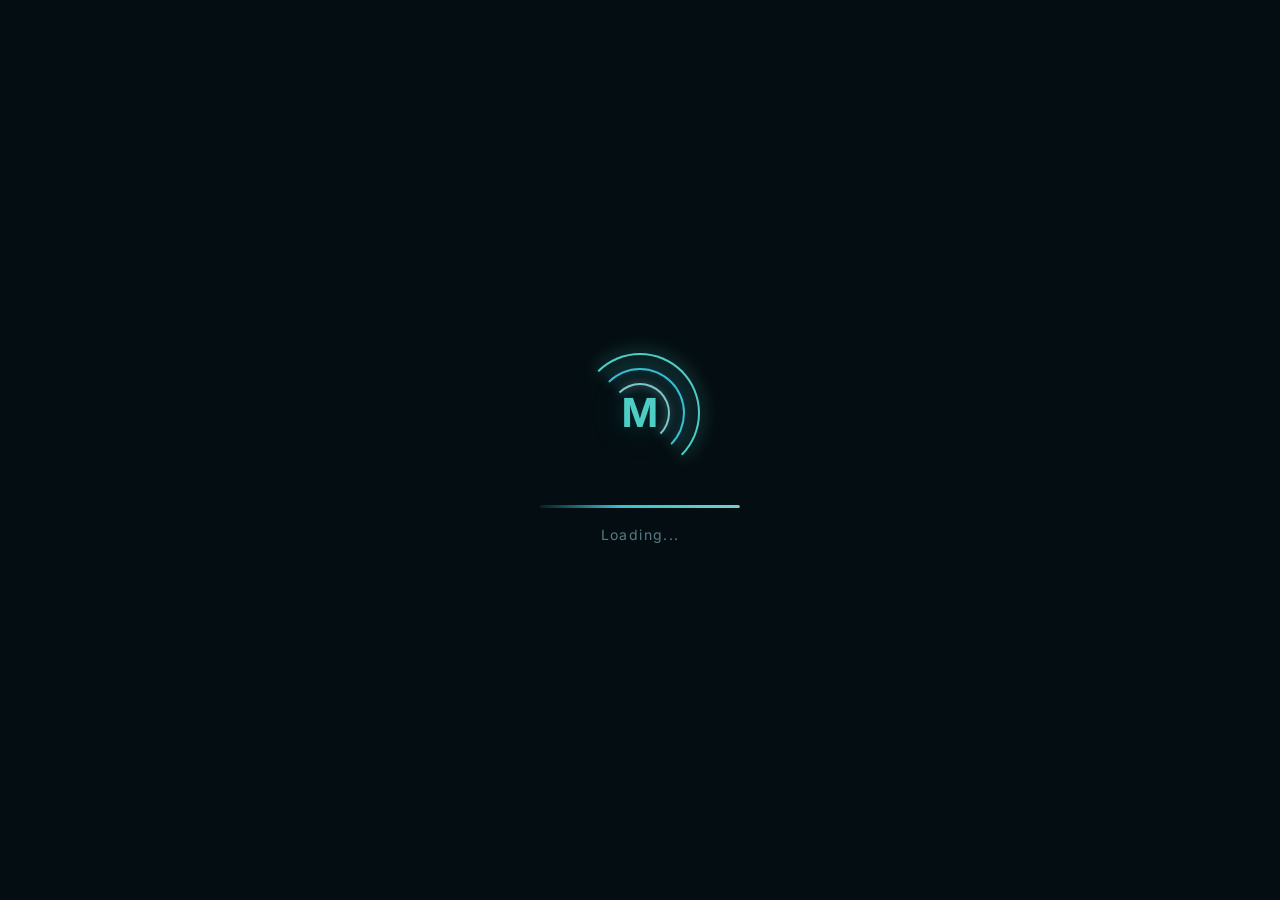
==== index.html @ 18ce89b3 "Rename osihao2.html to index.html" ====
<!DOCTYPE html>
<html lang="en">
<head>
    <meta charset="UTF-8">
    <meta name="viewport" content="width=device-width, initial-scale=1.0">
    <title>Md. Mursalin - Portfolio</title>
    <meta name="description" content="Hi, I'm Mursalin (osihao) — a backend developer from Bangladesh with experience in reverse engineering and game modding. This is my personal space.">

    <!-- Favicon -->
    <link rel="icon" type="image/svg+xml" href="data:image/svg+xml,<svg xmlns='http://www.w3.org/2000/svg' viewBox='0 0 64 64'><rect width='64' height='64' rx='14' fill='%23040e12'/><text x='50%25' y='54%25' dominant-baseline='middle' text-anchor='middle' font-family='Inter,sans-serif' font-size='36' font-weight='700' fill='%234ECDC4'>M</text></svg>">

    <!-- Open Graph -->
    <meta property="og:type" content="website">
    <meta property="og:title" content="Md. Mursalin - Portfolio">
    <meta property="og:description" content="Hi, I'm Md. Mursalin (osihao) — a backend developer from Bangladesh with experience in reverse engineering and game modding. This is my personal space.">
    <meta property="og:image" content="pfp.png">

    <!-- Twitter / Discord card -->
    <meta name="twitter:card" content="summary">
    <meta name="twitter:title" content="Md. Mursalin - Portfolio">
    <meta name="twitter:description" content="Hi, I'm Mursalin (osihao) — a backend developer from Bangladesh with experience in reverse engineering and game modding. This is my personal space.">
    <meta name="twitter:image" content="pfp.png">

    <link rel="preconnect" href="https://fonts.googleapis.com">
    <link rel="preconnect" href="https://fonts.gstatic.com" crossorigin>
    <link href="https://fonts.googleapis.com/css2?family=Inter:wght@300;400;500;600;700&display=swap" rel="stylesheet">
    <style>
* {
    margin: 0;
    padding: 0;
    box-sizing: border-box;
}

:root {
    --cyan: #4ECDC4;
    --cyan-deep: #2E9BA6;
    --cyan-light: #80C9CE;
    --cyan-soft: #C2E4E8;
    --aqua: #3ABFCF;
    --aqua-mid: #1F7A8C;
    --crystal: #9DCDD3;
    --lagoon: #0D4A52;
    --lagoon-deep: #081E22;
    --bg: #040e12;
    --bg-2: #07181e;
    --bg-card: rgba(60, 180, 190, 0.03);
    --text: #B8D4D8;
    --text-dim: rgba(140, 190, 200, 0.62);
    --text-muted: rgba(120, 170, 180, 0.55);
    --border: rgba(50, 155, 168, 0.16);
    --glow: rgba(50, 160, 175, 0.2);
    --glow-strong: rgba(60, 180, 195, 0.35);
}

body {
    font-family: 'Inter', -apple-system, BlinkMacSystemFont, sans-serif;
    background: radial-gradient(ellipse at 20% 20%, #001a22 0%, var(--bg) 60%),
                radial-gradient(ellipse at 80% 80%, #001520 0%, var(--bg) 60%);
    background-attachment: fixed;
    color: var(--text);
    min-height: 100vh;
    font-size: 14px;
    line-height: 1.6;
    overflow-x: hidden;
}

/* ===== AURORA BACKGROUND ===== */
.aurora-bg {
    position: fixed;
    top: 0; left: 0;
    width: 100%; height: 100%;
    pointer-events: none;
    z-index: 0;
    overflow: hidden;
}

.aurora-layer {
    position: absolute;
    border-radius: 50%;
    filter: blur(80px);
    opacity: 0.12;
    animation: aurora-drift linear infinite;
}

.aurora-layer:nth-child(1) {
    width: 600px; height: 400px;
    background: radial-gradient(ellipse, #1A5C6A, transparent);
    top: -100px; left: -100px;
    animation-duration: 22s;
    opacity: 0.07;
}

.aurora-layer:nth-child(2) {
    width: 500px; height: 350px;
    background: radial-gradient(ellipse, #164955, transparent);
    top: 30%; right: -150px;
    animation-duration: 28s;
    animation-direction: reverse;
    opacity: 0.05;
}

.aurora-layer:nth-child(3) {
    width: 700px; height: 300px;
    background: radial-gradient(ellipse, #1A6060, transparent);
    bottom: -50px; left: 20%;
    animation-duration: 25s;
    opacity: 0.04;
}

@keyframes aurora-drift {
    0%, 100% { transform: translate(0, 0) scale(1); }
    25% { transform: translate(40px, 30px) scale(1.05); }
    50% { transform: translate(20px, -20px) scale(0.95); }
    75% { transform: translate(-30px, 20px) scale(1.02); }
}

/* ===== LOADING SCREEN ===== */
.loading-screen {
    position: fixed;
    top: 0; left: 0;
    width: 100%; height: 100%;
    background: var(--bg);
    display: flex;
    align-items: center;
    justify-content: center;
    z-index: 10000;
    transition: opacity 0.8s ease, visibility 0.8s ease;
}

.loading-screen.hidden {
    opacity: 0;
    visibility: hidden;
}

.loader-content {
    text-align: center;
}

.loader-logo {
    position: relative;
    width: 120px;
    height: 120px;
    margin: 0 auto 2rem;
}

.loader-ring {
    position: absolute;
    border-radius: 50%;
    border: 2px solid transparent;
    top: 50%;
    left: 50%;
    transform: translate(-50%, -50%);
    animation: spin 1.5s linear infinite;
}

.loader-ring:nth-child(1) {
    width: 120px; height: 120px;
    border-top-color: var(--cyan);
    border-right-color: var(--cyan);
    animation-duration: 1.5s;
    filter: drop-shadow(0 0 8px var(--cyan));
}

.loader-ring:nth-child(2) {
    width: 90px; height: 90px;
    border-top-color: var(--aqua);
    border-right-color: var(--aqua);
    animation-duration: 2s;
    animation-direction: reverse;
    filter: drop-shadow(0 0 6px var(--aqua));
}

.loader-ring:nth-child(3) {
    width: 60px; height: 60px;
    border-top-color: var(--cyan-light);
    border-right-color: var(--cyan-light);
    animation-duration: 1.2s;
    filter: drop-shadow(0 0 5px var(--cyan-light));
}

@keyframes spin {
    0% { transform: translate(-50%, -50%) rotate(0deg); }
    100% { transform: translate(-50%, -50%) rotate(360deg); }
}

.loader-text {
    position: absolute;
    top: 50%;
    left: 50%;
    transform: translate(-50%, -50%);
    font-size: 2.5rem;
    font-weight: 700;
    color: var(--cyan);
    text-shadow: 0 0 20px var(--glow), 0 0 40px var(--glow);
    animation: crystal-pulse 2s ease-in-out infinite;
}

@keyframes crystal-pulse {
    0%, 100% { text-shadow: 0 0 16px rgba(60,175,185,0.4), 0 0 32px rgba(50,155,168,0.15); }
    50% { text-shadow: 0 0 22px rgba(60,175,185,0.55), 0 0 44px rgba(50,155,168,0.22); }
}

.loader-progress {
    width: 200px;
    height: 3px;
    background: rgba(50,150,165,0.12);
    border-radius: 2px;
    overflow: hidden;
    margin: 0 auto 1rem;
}

.loader-bar {
    height: 100%;
    background: linear-gradient(90deg, var(--lagoon-deep) 0%, var(--aqua) 40%, var(--cyan) 70%, var(--cyan-light) 100%);
    border-radius: 2px;
    animation: loading-bar 2s ease-in-out infinite;
    box-shadow: 0 0 10px var(--cyan);
}

@keyframes loading-bar {
    0% { width: 0%; }
    50% { width: 70%; }
    100% { width: 100%; }
}

.loader-message {
    color: var(--text-dim);
    font-size: 0.875rem;
    animation: pulse 1.5s ease-in-out infinite;
    letter-spacing: 0.1em;
}

@keyframes pulse {
    0%, 100% { opacity: 0.5; }
    50% { opacity: 1; }
}

/* ===== PARTICLES ===== */
#particle-container {
    position: fixed;
    top: 0; left: 0;
    width: 100%; height: 100%;
    pointer-events: none;
    z-index: 9999;
}

.particle {
    position: absolute;
    pointer-events: none;
    animation: particle-burst 1s ease-out forwards;
}

@keyframes particle-burst {
    0% { opacity: 1; transform: translate(0, 0) scale(1) rotate(0deg); }
    100% { opacity: 0; transform: translate(var(--tx), var(--ty)) scale(0.3) rotate(720deg); }
}

/* ===== FLOATING PARTICLES (background) ===== */
.float-particles {
    position: fixed;
    top: 0; left: 0;
    width: 100%; height: 100%;
    pointer-events: none;
    z-index: 1;
    overflow: hidden;
}

.float-dot {
    position: absolute;
    border-radius: 50%;
    animation: float-up linear infinite;
}

@keyframes float-up {
    0% { transform: translateY(100vh) rotate(0deg); opacity: 0; }
    10% { opacity: 1; }
    90% { opacity: 0.6; }
    100% { transform: translateY(-50px) rotate(360deg); opacity: 0; }
}

/* ===== MUSIC PLAYER ===== */
.floating-music-player {
    position: fixed;
    bottom: 2rem;
    right: 2rem;
    z-index: 1000;
    transition: opacity 0.4s ease, transform 0.5s cubic-bezier(0.34,1.56,0.64,1);
    will-change: transform, opacity;
}

.floating-music-player.hidden {
    opacity: 0;
    pointer-events: none;
    transform: translate3d(0, 18px, 0) scale(0.92);
}

.music-player-content {
    display: flex;
    align-items: center;
    gap: 0.65rem;
    padding: 0.75rem 1rem;
    background: linear-gradient(135deg, rgba(0,229,255,0.08) 0%, rgba(0,188,212,0.06) 100%);
    border: 1.5px solid rgba(50, 155, 168, 0.28);
    border-radius: 50px;
    backdrop-filter: blur(24px);
    -webkit-backdrop-filter: blur(24px);
    box-shadow: 0 8px 28px rgba(30,120,138,0.2), inset 0 1px 0 rgba(80,180,190,0.07);
    transition: border-color 0.35s ease, box-shadow 0.35s ease;
    transform: translateZ(0);
}

.music-player-content:hover {
    border-color: rgba(50, 155, 168, 0.42);
    box-shadow: 0 10px 30px rgba(40,140,155,0.2), inset 0 1px 0 rgba(80,180,190,0.09);
}

.floating-music-player.compact .music-player-content {
    padding: 0.55rem 0.7rem;
    gap: 0.3rem;
}

.floating-music-player.compact .music-text-container {
    display: none;
}

.music-text-container {
    display: flex;
    align-items: center;
    gap: 0.65rem;
    min-width: 0;
    flex: 1;
    transition: all 0.5s ease;
    overflow: hidden;
}

.music-text {
    font-size: 0.85rem;
    font-weight: 500;
    color: var(--cyan-light);
    white-space: nowrap;
    letter-spacing: 0.02em;
    animation: text-shimmer 3s ease-in-out infinite;
}

@keyframes text-shimmer {
    0%, 100% { color: var(--cyan-light); }
    50% { color: var(--cyan); text-shadow: 0 0 8px var(--cyan); }
}

/* ===== MUSIC DISC - FULLY ENHANCED ===== */
.music-disc-wrapper {
    position: relative;
    width: 32px;
    height: 32px;
    flex-shrink: 0;
}

.disc-outer-ring {
    position: absolute;
    inset: -4px;
    border-radius: 50%;
    border: 1.5px solid transparent;
    background: linear-gradient(var(--bg), var(--bg)) padding-box,
                conic-gradient(from 0deg, var(--cyan), var(--aqua), var(--cyan-light), var(--cyan)) border-box;
    opacity: 0;
    transition: opacity 0.5s ease;
}

.floating-music-player.playing .disc-outer-ring {
    opacity: 1;
    animation: disc-ring-spin 3s linear infinite;
}

@keyframes disc-ring-spin {
    from { transform: rotate(0deg); }
    to { transform: rotate(360deg); }
}

.music-disc-svg {
    width: 32px;
    height: 32px;
    position: relative;
    z-index: 1;
    transform-origin: center center;
    will-change: transform;
}

.floating-music-player.playing .music-disc-svg {
    animation: disc-spin-smooth 6s linear infinite;
    filter: drop-shadow(0 0 4px rgba(60,180,190,0.5));
}

@keyframes disc-spin-smooth {
    0%   { transform: rotate(0deg); }
    100% { transform: rotate(360deg); }
}

.disc-groove {
    stroke: var(--cyan-deep);
    opacity: 0.5;
    transition: all 0.4s ease;
}

.disc-label {
    fill: rgba(0, 80, 100, 0.8);
    transition: all 0.4s ease;
}

.disc-highlight {
    fill: rgba(0, 255, 255, 0.15);
    transition: all 0.4s ease;
}

.disc-center {
    fill: var(--cyan);
    transition: all 0.4s ease;
}

.floating-music-player.playing .disc-groove {
    stroke: var(--aqua);
    opacity: 0.8;
}

.floating-music-player.playing .disc-label {
    fill: rgba(0, 60, 80, 0.9);
}

.floating-music-player.playing .disc-center {
    fill: white;
    filter: drop-shadow(0 0 3px var(--cyan));
}

/* Track info stacked below disc title */
.music-track-info {
    display: flex;
    flex-direction: column;
    gap: 0.1rem;
    min-width: 0;
    flex: 1;
}

.music-artist {
    font-size: 0.7rem;
    color: var(--text-muted);
    white-space: nowrap;
    overflow: hidden;
    text-overflow: ellipsis;
    max-width: 140px;
    opacity: 0;
    transform: translateY(-3px);
    transition: opacity 0.4s ease, transform 0.4s ease;
}

.floating-music-player.playing .music-artist {
    opacity: 0.8;
    transform: translateY(0);
}

/* Controls row (prev / play / next) */
.music-controls {
    display: flex;
    align-items: center;
    gap: 0.42rem;
    flex-shrink: 0;
}

/* Skip buttons */
.music-skip-btn {
    width: 30px;
    height: 30px;
    border-radius: 50%;
    background: rgba(50,155,168,0.1);
    border: 1px solid rgba(50,155,168,0.18);
    color: var(--cyan-light);
    cursor: pointer;
    display: flex;
    align-items: center;
    justify-content: center;
    flex-shrink: 0;
    transition: background 0.22s ease, border-color 0.22s ease,
                transform 0.22s cubic-bezier(0.34,1.56,0.64,1),
                box-shadow 0.22s ease, opacity 0.22s ease;
    opacity: 0.7;
    touch-action: manipulation;
    -webkit-tap-highlight-color: transparent;
    will-change: transform;
}

.music-skip-btn:hover {
    background: rgba(50,155,168,0.2);
    border-color: rgba(50,155,168,0.38);
    transform: scale(1.15);
    box-shadow: 0 3px 10px rgba(40,140,155,0.2);
    opacity: 1;
}

.music-skip-btn:active { transform: scale(0.88) !important; transition-duration: 0.1s; }

/* Playlist button */
.music-playlist-btn {
    width: 30px;
    height: 30px;
    border-radius: 50%;
    background: rgba(50,155,168,0.1);
    border: 1px solid rgba(50,155,168,0.18);
    color: var(--cyan-light);
    cursor: pointer;
    display: flex;
    align-items: center;
    justify-content: center;
    flex-shrink: 0;
    transition: background 0.22s ease, border-color 0.22s ease,
                transform 0.22s cubic-bezier(0.34,1.56,0.64,1),
                box-shadow 0.22s ease, opacity 0.22s ease;
    opacity: 0.7;
    touch-action: manipulation;
    -webkit-tap-highlight-color: transparent;
    will-change: transform;
}

.music-playlist-btn:hover {
    background: rgba(50,155,168,0.2);
    border-color: rgba(50,155,168,0.38);
    transform: scale(1.13);
    box-shadow: 0 3px 10px rgba(40,140,155,0.2);
    opacity: 1;
}

.music-playlist-btn.active {
    background: rgba(50,155,168,0.24);
    border-color: rgba(50,155,168,0.48);
    transform: scale(1);
    opacity: 1;
}

/* Playlist panel — slides up */
.music-playlist-panel {
    position: absolute;
    bottom: calc(100% + 12px);
    right: 0;
    width: 285px;
    max-height: 0;
    overflow: hidden;
    background: rgba(4,14,22,0.97);
    border: 1px solid rgba(50,155,168,0.22);
    border-radius: 18px;
    backdrop-filter: blur(24px);
    -webkit-backdrop-filter: blur(24px);
    box-shadow: 0 -4px 28px rgba(30,115,132,0.18), 0 8px 24px rgba(0,0,0,0.45);
    transition: max-height 0.42s cubic-bezier(0.4,0,0.2,1),
                opacity 0.28s ease,
                transform 0.35s cubic-bezier(0.4,0,0.2,1);
    opacity: 0;
    transform: translate3d(0, 12px, 0) scale(0.97);
    pointer-events: none;
    z-index: 1001;
    will-change: transform, opacity;
}

.music-playlist-panel.open {
    max-height: 340px;
    opacity: 1;
    transform: translate3d(0, 0, 0) scale(1);
    pointer-events: all;
}

.playlist-header {
    display: flex;
    justify-content: space-between;
    align-items: center;
    padding: 0.85rem 1.1rem 0.55rem;
    border-bottom: 1px solid rgba(50,155,168,0.12);
}

.playlist-header-title {
    font-size: 0.74rem;
    font-weight: 600;
    color: var(--cyan-light);
    letter-spacing: 0.08em;
    text-transform: uppercase;
    opacity: 0.9;
}

.playlist-close-btn {
    background: none;
    border: none;
    color: rgba(140,190,200,0.5);
    cursor: pointer;
    width: 22px;
    height: 22px;
    border-radius: 50%;
    display: flex;
    align-items: center;
    justify-content: center;
    font-size: 0.78rem;
    transition: color 0.2s ease, background 0.2s ease;
}

.playlist-close-btn:hover {
    color: var(--cyan-light);
    background: rgba(50,155,168,0.15);
}

.playlist-items {
    overflow-y: auto;
    max-height: 264px;
    padding: 0.45rem 0.5rem 0.55rem;
    scrollbar-width: thin;
    scrollbar-color: rgba(50,148,160,0.2) transparent;
}

.playlist-item {
    display: flex;
    align-items: center;
    gap: 0.6rem;
    padding: 0.52rem 0.65rem;
    border-radius: 11px;
    cursor: pointer;
    border: 1px solid transparent;
    transition: background 0.22s ease, transform 0.2s ease, border-color 0.22s ease;
}

.playlist-item:hover {
    background: rgba(50,155,168,0.08);
    transform: translateX(3px);
}

.playlist-item.active {
    background: rgba(50,155,168,0.11);
    border-color: rgba(50,155,168,0.22);
}

.playlist-num {
    font-size: 0.69rem;
    color: rgba(120,180,190,0.45);
    width: 14px;
    text-align: center;
    flex-shrink: 0;
}

.playlist-item.active .playlist-num { display: none; }

.playlist-playing-icon {
    display: none;
    width: 14px;
    flex-shrink: 0;
    align-items: center;
    justify-content: center;
}

.playlist-item.active .playlist-playing-icon { display: flex; }

.playlist-item.active .playlist-playing-icon svg {
    color: var(--cyan);
    animation: playlist-pulse 1.5s ease-in-out infinite;
}

@keyframes playlist-pulse {
    0%, 100% { opacity: 1; transform: scale(1); }
    50% { opacity: 0.55; transform: scale(0.82); }
}

.playlist-track-info { flex: 1; min-width: 0; }

.playlist-title {
    font-size: 0.79rem;
    font-weight: 500;
    color: var(--text);
    white-space: nowrap;
    overflow: hidden;
    text-overflow: ellipsis;
    transition: color 0.2s ease;
}

.playlist-item.active .playlist-title { color: var(--cyan-light); }
.playlist-item:hover .playlist-title { color: var(--cyan-soft); }

.playlist-artist-label {
    font-size: 0.67rem;
    color: var(--text-muted);
    white-space: nowrap;
    overflow: hidden;
    text-overflow: ellipsis;
    opacity: 0.7;
}

/* Compact mode */
.floating-music-player.compact .music-controls { gap: 0.28rem; }
.floating-music-player.compact .music-skip-btn,
.floating-music-player.compact .music-playlist-btn { width: 26px; height: 26px; }

/* Music control button */
.music-control-btn {
    width: 46px;
    height: 46px;
    border-radius: 50%;
    background: linear-gradient(135deg, var(--aqua-mid) 0%, var(--lagoon) 100%);
    border: none;
    color: white;
    cursor: pointer;
    display: flex;
    align-items: center;
    justify-content: center;
    box-shadow: 0 4px 16px rgba(30,120,138,0.35);
    transition: all 0.4s cubic-bezier(0.34, 1.56, 0.64, 1);
    flex-shrink: 0;
    position: relative;
    overflow: hidden;
    will-change: transform, box-shadow;
}

.music-control-btn::before {
    content: '';
    position: absolute;
    inset: 0;
    background: radial-gradient(circle at 35% 35%, rgba(255,255,255,0.25) 0%, transparent 65%);
    border-radius: 50%;
}

.music-control-btn::after {
    content: '';
    position: absolute;
    inset: -2px;
    border-radius: 50%;
    background: conic-gradient(from 0deg, var(--cyan), var(--aqua), var(--cyan-light), var(--cyan));
    z-index: -1;
    opacity: 0;
    transition: opacity 0.4s ease;
    animation: btn-ring-spin 2s linear infinite;
}

.floating-music-player.playing .music-control-btn::after {
    opacity: 1;
}

@keyframes btn-ring-spin {
    from { transform: rotate(0deg); }
    to { transform: rotate(360deg); }
}

.music-control-btn:hover {
    transform: scale(1.1) rotate(4deg);
    box-shadow: 0 6px 22px rgba(30,120,138,0.5);
}

.music-control-btn:active {
    transform: scale(0.95);
}

.icon-container {
    position: relative;
    width: 20px;
    height: 20px;
    display: flex;
    align-items: center;
    justify-content: center;
}

.icon-container svg {
    position: absolute;
    transition: all 0.4s cubic-bezier(0.34, 1.56, 0.64, 1);
    will-change: transform, opacity;
}

.play-icon { opacity: 1; transform: scale(1) rotate(0deg); }
.pause-icon { opacity: 0; transform: scale(0.5) rotate(90deg); }
.play-icon.hidden { opacity: 0; transform: scale(0.5) rotate(-90deg); }
.pause-icon.hidden { opacity: 0; transform: scale(0.5) rotate(90deg); }
.pause-icon:not(.hidden) { opacity: 1; transform: scale(1) rotate(0deg); }

/* ===== PROFILE RINGS - INTERACTIVE & STUNNING ===== */
.pfp-container {
    position: relative;
    width: 150px;
    height: 150px;
    margin: 0 auto 3.5rem;
    cursor: pointer;
}

.profile-picture {
    position: absolute;
    top: 50%;
    left: 50%;
    transform: translate(-50%, -50%);
    width: 150px;
    height: 150px;
    border-radius: 50%;
    overflow: hidden;
    box-shadow: 0 0 16px rgba(50,155,168,0.2);
    transition: box-shadow 0.6s ease, transform 0.4s ease;
    z-index: 5;
}

.profile-picture img {
    width: 100%;
    height: 100%;
    object-fit: cover;
    transition: transform 0.6s ease;
}

.pfp-container:hover .profile-picture img {
    transform: scale(1.04);
}

/* ===== PROFILE GLITCH SWAP ===== */
@keyframes img-glitch {
    0%   { transform: scale(1.04) translate(0,0);    filter: none;                                         opacity: 1;  }
    6%   { transform: scale(1.04) translate(-4px,2px) skewX(3deg);  filter: hue-rotate(180deg) saturate(4); opacity: 0.85; }
    12%  { transform: scale(1.04) translate(4px,-2px) skewX(-3deg); filter: hue-rotate(-90deg) brightness(1.6); opacity: 0.9; }
    18%  { transform: scale(1.04) translate(-3px,0);               filter: hue-rotate(90deg) saturate(3);   opacity: 0.8; }
    24%  { transform: scale(1.04) translate(5px,3px)  skewX(4deg);  filter: hue-rotate(-180deg) saturate(5) brightness(0.6); opacity: 0.6; }
    32%  { transform: scale(1.04) translate(-5px,-3px) skewX(-2deg); filter: hue-rotate(270deg) saturate(3); opacity: 0.7; }
    40%  { transform: scale(1.04) translate(3px,1px);               filter: brightness(2) saturate(0);        opacity: 0.5; }
    48%  { transform: scale(1.04) translate(0,0);                   filter: brightness(0);                    opacity: 0;  }
    /* ── image src swaps here at 50% ── */
    52%  { transform: scale(1.04) translate(0,0);                   filter: brightness(0);                    opacity: 0;  }
    60%  { transform: scale(1.04) translate(-4px,3px) skewX(-3deg); filter: hue-rotate(90deg) saturate(4);   opacity: 0.5; }
    68%  { transform: scale(1.04) translate(4px,-2px) skewX(2deg);  filter: hue-rotate(-90deg) brightness(1.5); opacity: 0.7; }
    76%  { transform: scale(1.04) translate(-3px,0)  skewX(-1deg);  filter: hue-rotate(180deg) saturate(2);  opacity: 0.85; }
    84%  { transform: scale(1.04) translate(2px,1px);               filter: hue-rotate(-45deg) saturate(1.5); opacity: 0.9; }
    92%  { transform: scale(1.04) translate(-1px,0);                filter: hue-rotate(20deg);                 opacity: 0.95; }
    100% { transform: scale(1.04) translate(0,0);                   filter: none;                             opacity: 1;  }
}

.profile-picture img.glitch-anim {
    animation: img-glitch 0.85s ease-in-out forwards !important;
}

/* Orbit rings */
.orbit-ring {
    position: absolute;
    border-radius: 50%;
    top: 50%;
    left: 50%;
    transform: translate(-50%, -50%);
    transition: border-color 0.6s ease, filter 0.6s ease;
    pointer-events: none;
    /* Paused by default — only spin on hover or music playing */
    animation-play-state: paused;
}

/* Ring 1 - inner dashed */
.ring-1 {
    width: 164px;
    height: 164px;
    border: 1.5px dashed rgba(50, 155, 165, 0.35);
    animation: ring-rotate-cw 22s linear infinite;
    animation-play-state: paused;
}

/* Ring 3 - outer glow ring */
.ring-3 {
    width: 200px;
    height: 200px;
    border: 1px solid rgba(40, 140, 155, 0.18);
    animation: ring-rotate-cw 45s linear infinite;
    animation-play-state: paused;
}

/* Ring 4 - outermost subtle pulse only (no spin) */
.ring-4 {
    width: 218px;
    height: 218px;
    border: 1px solid rgba(40, 130, 145, 0.08);
    animation: ring-pulse 6s ease-in-out infinite;
    animation-play-state: running;
}

/* Orbiting dots on rings */
.orbit-dot {
    position: absolute;
    border-radius: 50%;
    top: 50%;
    left: 50%;
    pointer-events: none;
    z-index: 3;
}

.orbit-dot-1 {
    width: 6px; height: 6px;
    background: var(--cyan);
    box-shadow: 0 0 8px rgba(60,175,185,0.7);
    margin-top: -3px;
    margin-left: -82px;
    animation: orbit-dot-cw 22s linear infinite;
    animation-play-state: paused;
    transform-origin: 82px 3px;
    opacity: 0;
    transition: opacity 0.5s ease;
}

.orbit-dot-2 {
    width: 4px; height: 4px;
    background: var(--cyan-light);
    box-shadow: 0 0 6px rgba(100,190,200,0.6);
    margin-top: -2px;
    margin-left: -82px;
    animation: orbit-dot-cw 22s linear infinite;
    animation-delay: -11s;
    animation-play-state: paused;
    transform-origin: 82px 2px;
    opacity: 0;
    transition: opacity 0.5s ease;
}

.orbit-dot-3 {
    width: 5px; height: 5px;
    background: var(--aqua);
    box-shadow: 0 0 7px rgba(50,160,175,0.6);
    margin-top: -2.5px;
    margin-left: -90px;
    animation: orbit-dot-ccw 32s linear infinite;
    animation-play-state: paused;
    transform-origin: 90px 2.5px;
    opacity: 0;
    transition: opacity 0.5s ease;
}

.orbit-dot-4 {
    width: 3px; height: 3px;
    background: rgba(180,220,225,0.9);
    box-shadow: 0 0 5px rgba(80,180,190,0.5);
    margin-top: -1.5px;
    margin-left: -90px;
    animation: orbit-dot-ccw 32s linear infinite;
    animation-delay: -16s;
    animation-play-state: paused;
    transform-origin: 90px 1.5px;
    opacity: 0;
    transition: opacity 0.5s ease;
}

@keyframes ring-rotate-cw {
    from { transform: translate(-50%, -50%) rotate(0deg); }
    to { transform: translate(-50%, -50%) rotate(360deg); }
}

@keyframes ring-rotate-ccw {
    from { transform: translate(-50%, -50%) rotate(360deg); }
    to { transform: translate(-50%, -50%) rotate(0deg); }
}

@keyframes ring-pulse {
    0%, 100% { 
        transform: translate(-50%, -50%) scale(1); 
        border-color: rgba(40,130,145,0.08); 
        box-shadow: none;
    }
    50% { 
        transform: translate(-50%, -50%) scale(1.04); 
        border-color: rgba(50,148,160,0.18); 
        box-shadow: 0 0 18px rgba(50,148,160,0.04);
    }
}

@keyframes orbit-dot-cw {
    from { transform: rotate(0deg) translateX(82px); }
    to { transform: rotate(360deg) translateX(82px); }
}

@keyframes orbit-dot-ccw {
    from { transform: rotate(360deg) translateX(90px); }
    to { transform: rotate(0deg) translateX(90px); }
}

/* Interactive hover state for rings — START spinning */
.pfp-container:hover .ring-1 {
    border-color: rgba(50, 160, 170, 0.65);
    filter: drop-shadow(0 0 6px rgba(50,160,170,0.35));
    animation-play-state: running;
}

.pfp-container:hover .ring-3 {
    border-color: rgba(40, 140, 155, 0.35);
    animation-play-state: running;
}

.pfp-container:hover .ring-4 {
    border-color: rgba(40, 130, 145, 0.18);
    animation: ring-pulse-fast 3s ease-in-out infinite;
}

.pfp-container:hover .orbit-dot-1,
.pfp-container:hover .orbit-dot-2,
.pfp-container:hover .orbit-dot-3,
.pfp-container:hover .orbit-dot-4 {
    opacity: 1;
    animation-play-state: running;
}

.pfp-container:hover .profile-picture {
    box-shadow: 0 0 22px rgba(50,155,168,0.4), 0 0 40px rgba(40,140,155,0.15);
}

@keyframes ring-pulse-fast {
    0%, 100% { transform: translate(-50%, -50%) scale(1); border-color: rgba(40,130,145,0.18); }
    50% { transform: translate(-50%, -50%) scale(1.04); border-color: rgba(50,155,168,0.28); }
}

/* Music playing state — spin at medium speed */
body.music-playing .ring-1 {
    border-color: rgba(55, 165, 175, 0.7);
    filter: drop-shadow(0 0 8px rgba(55,165,175,0.45));
    animation-play-state: running;
    animation-duration: 14s;
}

body.music-playing .ring-3 {
    border-color: rgba(45, 148, 160, 0.35);
    animation-play-state: running;
    animation-duration: 32s;
}

body.music-playing .ring-4 {
    border-color: rgba(40, 135, 148, 0.14);
    animation: ring-music-pulse 3.5s ease-in-out infinite;
}

body.music-playing .orbit-dot-1,
body.music-playing .orbit-dot-2,
body.music-playing .orbit-dot-3,
body.music-playing .orbit-dot-4 {
    opacity: 1;
    animation-play-state: running;
}

body.music-playing .profile-picture {
    box-shadow: 
        0 0 20px rgba(50,155,168,0.5),
        0 0 45px rgba(40,140,155,0.2);
    animation: profile-glow-crystal 4s ease-in-out infinite;
}

@keyframes ring-music-pulse {
    0%, 100% { transform: translate(-50%, -50%) scale(1); border-color: rgba(40,135,148,0.14); }
    50% { transform: translate(-50%, -50%) scale(1.05); border-color: rgba(50,155,168,0.22); }
}

@keyframes profile-glow-crystal {
    0%, 100% { box-shadow: 0 0 20px rgba(50,155,168,0.5), 0 0 45px rgba(40,140,155,0.2); }
    50% { box-shadow: 0 0 28px rgba(55,165,178,0.6), 0 0 55px rgba(45,150,165,0.25); }
}

/* ===== PAGES ===== */
.page {
    display: none;
    min-height: 100vh;
    padding: 2rem 1rem;
    padding-bottom: 8rem;
    opacity: 0;
    transition: opacity 0.6s ease, transform 0.6s ease;
    position: relative;
    z-index: 2;
}

.page.active {
    display: flex;
    animation: pageSlideIn 0.6s cubic-bezier(0.22, 1, 0.36, 1) forwards;
}

.page.slide-out {
    animation: pageSlideOut 0.4s ease forwards;
}

@keyframes pageSlideIn {
    from { opacity: 0; transform: translateY(30px) scale(0.98); }
    to { opacity: 1; transform: translateY(0) scale(1); }
}

@keyframes pageSlideOut {
    from { opacity: 1; transform: translateY(0) scale(1); }
    to { opacity: 0; transform: translateY(-30px) scale(0.98); }
}

.container {
    max-width: 700px;
    margin: 0 auto;
    width: 100%;
    position: relative;
    z-index: 2;
}

/* ===== LANDING PAGE ===== */
.profile-section {
    text-align: center;
    margin-bottom: 2.5rem;
    display: flex;
    flex-direction: column;
    align-items: center;
    padding-top: 2.5rem;
}

/* ===== ANIMATED NAME ===== */
h1 {
    font-size: 2.25rem;
    font-weight: 700;
    margin-bottom: 0.5rem;
    color: var(--cyan-soft);
}

.animated-name {
    background: linear-gradient(90deg, #7ECECE, #A8D8DC, #6BBEC5, #8ECDD2, #A8D8DC, #7ECECE);
    background-size: 300% 100%;
    -webkit-background-clip: text;
    background-clip: text;
    -webkit-text-fill-color: transparent;
    animation: gradient-flow 6s ease-in-out infinite, titleFadeIn 0.8s ease-out;
    position: relative;
    display: inline-block;
}

.animated-name::after {
    content: 'Md. Mursalin (osihao)';
    position: absolute;
    left: 0; top: 0;
    background: inherit;
    background-clip: text;
    -webkit-background-clip: text;
    -webkit-text-fill-color: transparent;
    z-index: -1;
    filter: blur(16px);
    opacity: 0.4;
}

.animated-name:hover {
    animation: gradient-flow 2s ease-in-out infinite, titleFadeIn 0.8s ease-out;
    transform: scale(1.03);
}

@keyframes gradient-flow {
    0%, 100% { background-position: 0% 50%; }
    50% { background-position: 100% 50%; }
}

@keyframes titleFadeIn {
    from { opacity: 0; transform: translateY(-10px); }
    to { opacity: 1; transform: translateY(0); }
}

.bio {
    font-size: 0.95rem;
    color: var(--text-dim);
    max-width: 420px;
    margin: 1rem auto 0;
    font-weight: 300;
    animation: bioFadeIn 1s ease-out 0.2s both;
}

@keyframes bioFadeIn {
    from { opacity: 0; transform: translateY(10px); }
    to { opacity: 1; transform: translateY(0); }
}

/* ===== QUOTE BLOCK ===== */
.quote-block {
    background: linear-gradient(135deg, rgba(0,229,255,0.06) 0%, rgba(0,188,212,0.03) 100%);
    border-left: 2px solid var(--cyan-deep);
    padding: 0.875rem 1.25rem;
    border-radius: 6px;
    margin: 1rem 0;
    max-width: 440px;
    transition: all 0.4s ease;
    position: relative;
    overflow: hidden;
}

.quote-block::before {
    content: '';
    position: absolute;
    top: 0; left: 0;
    width: 2px;
    height: 100%;
    background: linear-gradient(to bottom, var(--cyan), var(--cyan-light), var(--aqua));
}

.quote-block:hover {
    background: linear-gradient(135deg, rgba(0,229,255,0.1) 0%, rgba(0,188,212,0.06) 100%);
    transform: translateX(6px);
    box-shadow: 0 4px 20px rgba(0,229,255,0.1);
}

.quote-text {
    font-size: 0.875rem;
    font-style: italic;
    color: var(--text-dim);
    line-height: 1.6;
}

/* ===== NAV SECTION ===== */
.nav-section {
    display: flex;
    gap: 1rem;
    justify-content: center;
    flex-wrap: wrap;
    margin-top: 2.5rem;
}

.nav-link {
    display: inline-flex;
    align-items: center;
    gap: 0.75rem;
    padding: 0.875rem 1.5rem;
    background: rgba(0, 229, 255, 0.04);
    border: 1px solid var(--border);
    border-radius: 25px;
    color: var(--text);
    font-size: 0.95rem;
    font-weight: 500;
    cursor: pointer;
    transition: all 0.4s cubic-bezier(0.34, 1.56, 0.64, 1);
    backdrop-filter: blur(12px);
    position: relative;
    overflow: hidden;
}

.nav-link::before {
    content: '';
    position: absolute;
    top: 50%; left: 50%;
    width: 0; height: 0;
    border-radius: 50%;
    background: rgba(0, 229, 255, 0.12);
    transform: translate(-50%, -50%);
    transition: width 0.6s ease, height 0.6s ease;
}

.nav-link:hover::before { width: 300px; height: 300px; }

.nav-link::after {
    content: '';
    position: absolute;
    inset: -1px;
    border-radius: 25px;
    background: linear-gradient(135deg, rgba(50,160,175,0.25), rgba(80,190,200,0.08), rgba(40,148,162,0.25));
    z-index: -1;
    opacity: 0;
    transition: opacity 0.4s ease;
}

.nav-link:hover::after { opacity: 1; }

.nav-link:hover {
    background: rgba(50, 155, 168, 0.08);
    border-color: rgba(50, 155, 168, 0.35);
    transform: translateY(-4px) scale(1.03);
    box-shadow: 0 8px 24px rgba(40,140,155,0.18);
    color: var(--cyan-soft);
}

.nav-link:active { transform: translateY(-2px) scale(1.01); }

.nav-link svg {
    stroke: var(--cyan-deep);
    position: relative;
    z-index: 1;
    transition: all 0.3s ease;
}

.nav-link:hover svg {
    stroke: var(--cyan);
    transform: scale(1.15) rotate(5deg);
    filter: drop-shadow(0 0 4px var(--cyan));
}

.nav-link span { position: relative; z-index: 1; }

/* ===== PAGE HEADER ===== */
.page-header {
    display: flex;
    align-items: center;
    gap: 1rem;
    margin-bottom: 2.5rem;
    animation: headerSlideIn 0.6s ease-out;
}

@keyframes headerSlideIn {
    from { opacity: 0; transform: translateX(-20px); }
    to { opacity: 1; transform: translateX(0); }
}

.back-btn {
    display: inline-flex;
    align-items: center;
    gap: 0.5rem;
    padding: 0.75rem 1.25rem;
    background: rgba(0, 229, 255, 0.04);
    border: 1px solid var(--border);
    border-radius: 25px;
    color: var(--text);
    font-size: 0.9rem;
    cursor: pointer;
    transition: all 0.3s cubic-bezier(0.34, 1.56, 0.64, 1);
    backdrop-filter: blur(10px);
}

.back-btn:hover {
    background: rgba(0, 229, 255, 0.08);
    border-color: rgba(0, 229, 255, 0.35);
    transform: translateX(-6px);
    box-shadow: 0 4px 15px rgba(0,229,255,0.15);
    color: var(--cyan-soft);
}

.back-btn svg { stroke: var(--cyan-deep); transition: stroke 0.3s ease; }
.back-btn:hover svg { stroke: var(--cyan); }

h2 {
    font-size: 1.75rem;
    font-weight: 600;
    background: linear-gradient(90deg, var(--cyan-soft), var(--cyan-light));
    -webkit-background-clip: text;
    background-clip: text;
    -webkit-text-fill-color: transparent;
}

/* ===== CONTENT GRID ===== */
.content-grid {
    display: grid;
    grid-template-columns: repeat(auto-fill, minmax(280px, 1fr));
    gap: 1.5rem;
    animation: gridFadeIn 0.8s ease-out 0.2s both;
}

@keyframes gridFadeIn {
    from { opacity: 0; transform: translateY(20px); }
    to { opacity: 1; transform: translateY(0); }
}

/* ===== CARDS ===== */
.card {
    background: rgba(0, 229, 255, 0.025);
    border: 1px solid var(--border);
    border-radius: 18px;
    padding: 1.75rem;
    transition: all 0.45s cubic-bezier(0.34, 1.56, 0.64, 1);
    backdrop-filter: blur(12px);
    cursor: pointer;
    position: relative;
    overflow: hidden;
}

.card::before {
    content: '';
    position: absolute;
    top: 0; left: 0; right: 0;
    height: 1px;
    background: linear-gradient(90deg, transparent, rgba(50,158,172,0.22), transparent);
    transition: opacity 0.4s ease;
    opacity: 0;
}

.card:hover::before { opacity: 1; }

.card::after {
    content: '';
    position: absolute;
    inset: 0;
    border-radius: 18px;
    background: linear-gradient(135deg, rgba(0,229,255,0.04) 0%, transparent 60%);
    opacity: 0;
    transition: opacity 0.4s ease;
    pointer-events: none;
}

.card:hover::after { opacity: 1; }

.card:hover {
    background: rgba(50, 155, 168, 0.05);
    border-color: rgba(50, 155, 168, 0.28);
    transform: translateY(-7px) scale(1.015);
    box-shadow: 
        0 12px 35px rgba(40,140,155,0.14),
        inset 0 1px 0 rgba(80,180,190,0.06);
}

.card-header {
    display: flex;
    justify-content: space-between;
    align-items: flex-start;
    margin-bottom: 1rem;
}

.card-icon {
    font-size: 2.5rem;
    filter: drop-shadow(0 0 6px rgba(50,160,175,0.2));
    transition: transform 0.3s ease, filter 0.3s ease;
}

.card:hover .card-icon {
    transform: scale(1.1) rotate(-4deg);
    filter: drop-shadow(0 0 9px rgba(50,160,175,0.38));
}

.card-badge {
    font-size: 0.75rem;
    padding: 0.35rem 0.75rem;
    background: linear-gradient(135deg, rgba(50,155,168,0.1) 0%, rgba(40,140,155,0.07) 100%);
    border: 1px solid rgba(50, 155, 168, 0.2);
    border-radius: 12px;
    color: var(--cyan-light);
    font-weight: 500;
    transition: all 0.3s ease;
}

.card:hover .card-badge {
    background: linear-gradient(135deg, rgba(50,155,168,0.16) 0%, rgba(40,140,155,0.1) 100%);
    border-color: rgba(50, 155, 168, 0.32);
    box-shadow: 0 0 8px rgba(45,145,160,0.1);
}

.card h3 {
    font-size: 1.2rem;
    font-weight: 600;
    color: var(--text);
    margin-bottom: 0.75rem;
    transition: color 0.3s ease;
}

.card:hover h3 { color: var(--cyan-soft); }

.card-description {
    font-size: 0.9rem;
    color: var(--text-dim);
    line-height: 1.6;
    margin-bottom: 1rem;
}

.game-profile-info {
    display: flex;
    flex-direction: column;
    gap: 0.75rem;
    margin: 1rem 0;
    padding: 1rem;
    background: rgba(0, 229, 255, 0.04);
    border-radius: 10px;
    border: 1px solid rgba(0, 229, 255, 0.1);
    transition: all 0.3s ease;
}

.card:hover .game-profile-info {
    background: rgba(0, 229, 255, 0.07);
    border-color: rgba(0, 229, 255, 0.18);
}

.profile-item {
    display: flex;
    align-items: center;
    gap: 0.5rem;
    font-size: 0.85rem;
}

.profile-item svg { stroke: var(--cyan-deep); flex-shrink: 0; }
.profile-label { font-weight: 500; color: var(--cyan-light); }
.profile-value { color: var(--text); font-weight: 400; }

.game-link {
    color: var(--cyan-light);
    text-decoration: none;
    display: inline-flex;
    align-items: center;
    gap: 0.35rem;
    transition: all 0.3s ease;
    margin-left: auto;
}

.game-link:hover {
    color: var(--cyan);
    gap: 0.5rem;
    text-shadow: 0 0 6px rgba(50,165,178,0.3);
}

.game-link svg { stroke: currentColor; transition: transform 0.3s ease; }
.game-link:hover svg { transform: translateX(2px) translateY(-2px); }

.card-details {
    display: flex;
    flex-direction: column;
    gap: 0.75rem;
    margin: 1.25rem 0 0 0;
    padding-top: 1rem;
    border-top: 1px solid var(--border);
}

.detail-item {
    display: flex;
    align-items: center;
    gap: 0.5rem;
    font-size: 0.85rem;
    color: var(--text-dim);
    transition: color 0.3s ease;
}

.card:hover .detail-item { color: var(--text); }
.detail-item svg { stroke: var(--cyan-deep); flex-shrink: 0; }
.detail-label { font-weight: 500; color: var(--cyan-light); }

.card-tags {
    display: flex;
    gap: 0.5rem;
    flex-wrap: wrap;
    margin-top: 1rem;
}

.tag {
    font-size: 0.75rem;
    padding: 0.3rem 0.7rem;
    background: rgba(0, 229, 255, 0.07);
    border: 1px solid rgba(0, 229, 255, 0.18);
    border-radius: 12px;
    color: var(--cyan-light);
    transition: all 0.3s ease;
}

.card:hover .tag {
    background: rgba(50, 155, 168, 0.10);
    border-color: rgba(50, 155, 168, 0.25);
    transform: translateY(-2px);
    box-shadow: 0 2px 6px rgba(40,140,155,0.1);
}

/* ===== SOCIAL GRID ===== */
.social-grid {
    display: grid;
    grid-template-columns: repeat(auto-fill, minmax(200px, 1fr));
    gap: 1rem;
    animation: gridFadeIn 0.8s ease-out 0.2s both;
}

.social-link {
    display: flex;
    align-items: center;
    gap: 1rem;
    padding: 1.25rem;
    background: rgba(0, 229, 255, 0.025);
    border: 1px solid var(--border);
    border-radius: 16px;
    color: var(--text);
    text-decoration: none;
    transition: all 0.4s cubic-bezier(0.34, 1.56, 0.64, 1);
    backdrop-filter: blur(12px);
    position: relative;
    overflow: hidden;
}

.social-link::before {
    content: '';
    position: absolute;
    top: 0; left: 0; right: 0;
    height: 1px;
    background: linear-gradient(90deg, transparent, rgba(50,160,175,0.3), transparent);
    opacity: 0;
    transition: opacity 0.3s ease;
}

.social-link:hover::before { opacity: 1; }

.social-link:hover {
    background: rgba(50, 155, 168, 0.05);
    border-color: rgba(50, 155, 168, 0.30);
    transform: translateY(-5px) scale(1.015);
    box-shadow: 0 8px 24px rgba(40,140,155,0.14);
}

.social-icon {
    width: 44px; height: 44px;
    border-radius: 12px;
    display: flex;
    align-items: center;
    justify-content: center;
    flex-shrink: 0;
    transition: transform 0.4s cubic-bezier(0.34, 1.56, 0.64, 1), box-shadow 0.3s ease;
}

.social-link:hover .social-icon {
    transform: scale(1.15) rotate(-5deg);
}

.facebook-icon { background: linear-gradient(135deg, #1877F2, #0d5dbf); }
.discord-icon { background: linear-gradient(135deg, #5865F2, #4752C4); }
.gmail-icon { background: linear-gradient(135deg, #EA4335, #c5221f); }

.social-icon svg { color: white; filter: drop-shadow(0 2px 4px rgba(0,0,0,0.3)); }
.social-info { flex: 1; }

.social-name {
    font-size: 1rem;
    font-weight: 600;
    color: var(--text);
    margin-bottom: 0.25rem;
    transition: color 0.3s ease;
}

.social-link:hover .social-name { color: var(--cyan-soft); }

.social-meta { font-size: 0.8rem; color: var(--text-dim); }

.external-icon {
    stroke: var(--cyan-deep);
    flex-shrink: 0;
    transition: transform 0.3s ease, stroke 0.3s ease;
}

.social-link:hover .external-icon {
    transform: translateX(3px) translateY(-3px);
    stroke: var(--cyan);
}

/* ===== FLOATING PARTICLES (decorative bubbles) ===== */
.bubble {
    position: absolute;
    border-radius: 50%;
    border: 1px solid rgba(0,229,255,0.15);
    animation: bubble-rise linear infinite;
    pointer-events: none;
}

@keyframes bubble-rise {
    0% { transform: translateY(100px) scale(0); opacity: 0; }
    10% { opacity: 1; transform: translateY(80px) scale(1); }
    90% { opacity: 0.3; }
    100% { transform: translateY(-100vh) scale(0.8); opacity: 0; }
}

/* ===== SCROLLBAR ===== */
::-webkit-scrollbar { width: 6px; }
::-webkit-scrollbar-track { background: var(--bg); }
::-webkit-scrollbar-thumb { background: rgba(50,150,165,0.22); border-radius: 3px; }
::-webkit-scrollbar-thumb:hover { background: rgba(50,155,168,0.38); }

/* ===== ABOUT PAGE ===== */
.about-grid {
    display: flex;
    flex-direction: column;
    gap: 1.5rem;
    animation: gridFadeIn 0.8s ease-out 0.2s both;
}

.about-card {
    background: rgba(0, 229, 255, 0.025);
    border: 1px solid var(--border);
    border-radius: 18px;
    padding: 1.75rem;
    backdrop-filter: blur(12px);
    position: relative;
    overflow: hidden;
    transition: all 0.4s cubic-bezier(0.34, 1.56, 0.64, 1);
}

.about-card::before {
    content: '';
    position: absolute;
    top: 0; left: 0; right: 0;
    height: 1px;
    background: linear-gradient(90deg, transparent, rgba(50,158,172,0.22), transparent);
    opacity: 0;
    transition: opacity 0.4s ease;
}

.about-card:hover::before { opacity: 1; }

.about-card:hover {
    background: rgba(50, 155, 168, 0.05);
    border-color: rgba(50, 155, 168, 0.28);
    box-shadow: 0 12px 35px rgba(40,140,155,0.12);
}

.about-card-header {
    display: flex;
    align-items: center;
    gap: 0.85rem;
    margin-bottom: 1.25rem;
}

.about-card-icon {
    width: 44px;
    height: 44px;
    border-radius: 12px;
    background: linear-gradient(135deg, rgba(50,155,168,0.15), rgba(40,140,155,0.08));
    border: 1px solid rgba(50,155,168,0.22);
    display: flex;
    align-items: center;
    justify-content: center;
    flex-shrink: 0;
    font-size: 1.35rem;
    transition: transform 0.3s ease, box-shadow 0.3s ease;
}

.about-card:hover .about-card-icon {
    transform: scale(1.1) rotate(-4deg);
    box-shadow: 0 4px 14px rgba(40,140,155,0.18);
}

.about-card-title {
    font-size: 1.2rem;
    font-weight: 600;
    color: var(--text);
    transition: color 0.3s ease;
}

.about-card:hover .about-card-title { color: var(--cyan-soft); }

.about-card-subtitle {
    font-size: 0.8rem;
    color: var(--text-muted);
    margin-top: 0.15rem;
    letter-spacing: 0.03em;
}

.about-card-body {
    font-size: 0.9rem;
    color: var(--text-dim);
    line-height: 1.7;
}

.about-card-body p + p { margin-top: 0.6rem; }

/* Skill pills */
.skill-pills {
    display: flex;
    flex-wrap: wrap;
    gap: 0.5rem;
    margin-top: 1.1rem;
}

.skill-pill {
    display: inline-flex;
    align-items: center;
    gap: 0.35rem;
    font-size: 0.78rem;
    padding: 0.3rem 0.75rem;
    background: rgba(50,155,168,0.08);
    border: 1px solid rgba(50,155,168,0.2);
    border-radius: 20px;
    color: var(--cyan-light);
    font-weight: 500;
    transition: all 0.3s ease;
}

.skill-pill:hover {
    background: rgba(50,155,168,0.15);
    border-color: rgba(50,155,168,0.35);
    transform: translateY(-2px);
    box-shadow: 0 3px 10px rgba(40,140,155,0.12);
}

/* Experience / role item */
.role-item {
    display: flex;
    gap: 1rem;
    padding: 0.85rem 0;
    border-bottom: 1px solid rgba(50,155,168,0.08);
}

.role-item:last-child { border-bottom: none; padding-bottom: 0; }
.role-item:first-child { padding-top: 0; }

.role-dot {
    width: 10px;
    height: 10px;
    border-radius: 50%;
    background: var(--cyan-deep);
    border: 2px solid var(--cyan);
    flex-shrink: 0;
    margin-top: 0.35rem;
    box-shadow: 0 0 6px rgba(50,165,178,0.35);
}

.role-content { flex: 1; }

.role-title {
    font-size: 0.92rem;
    font-weight: 600;
    color: var(--text);
    margin-bottom: 0.2rem;
}

.role-desc {
    font-size: 0.84rem;
    color: var(--text-dim);
    line-height: 1.6;
}

/* ===== RESPONSIVE ===== */
@media (max-width: 768px) {
    h1 { font-size: 1.75rem; }
    h2 { font-size: 1.4rem; }
    .content-grid { grid-template-columns: 1fr; }
    .social-grid { grid-template-columns: 1fr; }
    .nav-section { gap: 0.75rem; }
    .nav-link { padding: 0.75rem 1.25rem; font-size: 0.875rem; }
    .floating-music-player { bottom: 1.5rem; right: 1rem; left: 1rem; }
    .floating-music-player.compact { left: auto; right: 1rem; }
    .music-player-content { width: 100%; justify-content: space-between; }
    .floating-music-player.compact .music-player-content { width: auto; }
    .music-text-container { min-width: 0; flex: 1; }
    .music-text { font-size: 0.8rem; }
    .music-skip-btn { width: 27px; height: 27px; }
    .music-playlist-btn { width: 27px; height: 27px; }
    /* On mobile the panel becomes viewport-fixed so it can never be clipped */
    .music-playlist-panel {
        position: fixed;
        bottom: 5.5rem;
        left: 1rem;
        right: 1rem;
        width: auto;
        border-radius: 16px;
        /* reset absolute-mode offset */
        transform: translate3d(0, 10px, 0) scale(0.97);
    }
    .music-playlist-panel.open {
        transform: translate3d(0, 0, 0) scale(1);
    }
    .page { padding-bottom: 10rem; }
}

@media (max-width: 480px) {
    .pfp-container { width: 120px; height: 120px; }
    .profile-picture { width: 120px; height: 120px; }
    .ring-1 { width: 140px; height: 140px; }
    .ring-3 { width: 182px; height: 182px; }
    .ring-4 { width: 204px; height: 204px; }
    .music-control-btn { width: 42px; height: 42px; }
    .music-control-btn svg { width: 17px; height: 17px; }
    .music-skip-btn { width: 26px; height: 26px; }
    .music-playlist-btn { width: 26px; height: 26px; }
    .music-playlist-panel { bottom: 5rem; left: 0.75rem; right: 0.75rem; }
}

@media (prefers-reduced-motion: reduce) {
    *, *::before, *::after {
        animation-duration: 0.01ms !important;
        animation-iteration-count: 1 !important;
        transition-duration: 0.01ms !important;
    }
}
    </style>
</head>
<body>

<!-- Aurora background layers -->
<div class="aurora-bg">
    <div class="aurora-layer"></div>
    <div class="aurora-layer"></div>
    <div class="aurora-layer"></div>
</div>

<!-- Particle container for click effects -->
<div id="particle-container"></div>

<!-- Audio -->
<audio id="background-music">
    <source src="paranoid.mp3" type="audio/mpeg">
</audio>

<!-- Loading screen -->
<div id="loading-screen" class="loading-screen">
    <div class="loader-content">
        <div class="loader-logo">
            <div class="loader-ring"></div>
            <div class="loader-ring"></div>
            <div class="loader-ring"></div>
            <div class="loader-text">M</div>
        </div>
        <div class="loader-progress">
            <div class="loader-bar"></div>
        </div>
        <p class="loader-message">Loading...</p>
    </div>
</div>

<!-- Music Player -->
<div id="floating-music-player" class="floating-music-player">
    <!-- Playlist panel (slides up) -->
    <div class="music-playlist-panel" id="music-playlist-panel">
        <div class="playlist-header">
            <span class="playlist-header-title">♫ Playlist</span>
            <button class="playlist-close-btn" id="playlist-close-btn" aria-label="Close playlist">✕</button>
        </div>
        <div class="playlist-items" id="playlist-items"></div>
    </div>

    <div class="music-player-content">
        <!-- Disc + track info -->
        <div class="music-text-container">
            <div class="music-disc-wrapper">
                <div class="disc-outer-ring"></div>
                <svg class="music-disc-svg" viewBox="0 0 32 32" fill="none" xmlns="http://www.w3.org/2000/svg">
                    <g class="disc-body">
                        <circle cx="16" cy="16" r="14" fill="#001a22" stroke="rgba(0,188,212,0.4)" stroke-width="1.5"/>
                        <circle class="disc-groove" cx="16" cy="16" r="12" stroke-width="0.8" fill="none"/>
                        <circle class="disc-groove" cx="16" cy="16" r="10" stroke-width="0.6" fill="none" opacity="0.7"/>
                        <circle class="disc-groove" cx="16" cy="16" r="8" stroke-width="0.5" fill="none" opacity="0.5"/>
                        <circle class="disc-groove" cx="16" cy="16" r="6" stroke-width="0.5" fill="none" opacity="0.4"/>
                        <circle class="disc-label" cx="16" cy="16" r="4.5"/>
                        <ellipse class="disc-highlight" cx="13" cy="13" rx="3" ry="2" transform="rotate(-30 13 13)"/>
                        <circle class="disc-center" cx="16" cy="16" r="1.5"/>
                    </g>
                </svg>
            </div>
            <div class="music-track-info">
                <div class="music-text" id="music-text">Click to play</div>
                <div class="music-artist" id="music-artist"></div>
            </div>
        </div>

        <!-- Prev / Play-Pause / Next -->
        <div class="music-controls">
            <button class="music-skip-btn" id="prev-btn" aria-label="Previous track">
                <svg width="13" height="13" viewBox="0 0 24 24" fill="none" stroke="currentColor" stroke-width="2.5" stroke-linecap="round" stroke-linejoin="round">
                    <polygon points="19 20 9 12 19 4 19 20"></polygon>
                    <line x1="5" y1="19" x2="5" y2="5"></line>
                </svg>
            </button>
            <button class="music-control-btn" id="music-control-btn" aria-label="Play/Pause Music">
                <div class="icon-container">
                    <svg class="play-icon" width="18" height="18" viewBox="0 0 24 24" fill="none" stroke="currentColor" stroke-width="2.5" stroke-linecap="round" stroke-linejoin="round">
                        <polygon points="5 3 19 12 5 21 5 3"></polygon>
                    </svg>
                    <svg class="pause-icon hidden" width="18" height="18" viewBox="0 0 24 24" fill="none" stroke="currentColor" stroke-width="2.5" stroke-linecap="round" stroke-linejoin="round">
                        <rect x="6" y="4" width="4" height="16"></rect>
                        <rect x="14" y="4" width="4" height="16"></rect>
                    </svg>
                </div>
            </button>
            <button class="music-skip-btn" id="next-btn" aria-label="Next track">
                <svg width="13" height="13" viewBox="0 0 24 24" fill="none" stroke="currentColor" stroke-width="2.5" stroke-linecap="round" stroke-linejoin="round">
                    <polygon points="5 4 15 12 5 20 5 4"></polygon>
                    <line x1="19" y1="5" x2="19" y2="19"></line>
                </svg>
            </button>
        </div>

        <!-- Playlist toggle -->
        <button class="music-playlist-btn" id="playlist-toggle-btn" aria-label="Toggle playlist">
            <svg width="14" height="14" viewBox="0 0 24 24" fill="none" stroke="currentColor" stroke-width="2.2" stroke-linecap="round" stroke-linejoin="round">
                <line x1="8" y1="6" x2="21" y2="6"></line>
                <line x1="8" y1="12" x2="21" y2="12"></line>
                <line x1="8" y1="18" x2="21" y2="18"></line>
                <line x1="3" y1="6" x2="3.01" y2="6"></line>
                <line x1="3" y1="12" x2="3.01" y2="12"></line>
                <line x1="3" y1="18" x2="3.01" y2="18"></line>
            </svg>
        </button>
    </div>
</div>

<!-- ===== LANDING PAGE ===== -->
<div id="landing-page" class="page active">
    <div class="container">
        <div class="profile-section">
            <!-- Profile rings container -->
            <div class="pfp-container" data-testid="pfp-container" id="pfp-container">
                <!-- Orbiting dots -->
                <div class="orbit-dot orbit-dot-1"></div>
                <div class="orbit-dot orbit-dot-2"></div>
                <div class="orbit-dot orbit-dot-3"></div>
                <div class="orbit-dot orbit-dot-4"></div>
                <!-- Rings -->
                <div class="orbit-ring ring-4"></div>
                <div class="orbit-ring ring-3"></div>
                <div class="orbit-ring ring-1"></div>
                <!-- Profile image -->
                <div class="profile-picture" data-testid="img-profile">
                    <img src="pfp.png" alt="Md. Mursalin">
                </div>
            </div>

            <h1 data-testid="text-name" class="animated-name">Md. Mursalin (osihao)</h1>
            <p class="bio" data-testid="text-tagline">I'm a pretty typical person who prefers my own company and spends a lot of time gaming.</p>
        </div>

        <div class="quote-block" style="margin: 0 auto;">
            <p class="quote-text">"If only our voices at night could reach the farthest edge of the world and time, instead of fading into air and dust..."</p>
        </div>

        <nav class="nav-section">
            <button class="nav-link" data-page="about" data-testid="button-about">
                <svg width="20" height="20" viewBox="0 0 24 24" fill="none" stroke="currentColor" stroke-width="2">
                    <path d="M20 21v-2a4 4 0 0 0-4-4H8a4 4 0 0 0-4 4v2"></path>
                    <circle cx="12" cy="7" r="4"></circle>
                </svg>
                <span>About</span>
            </button>
            <button class="nav-link" data-page="games" data-testid="button-games">
                <svg width="20" height="20" viewBox="0 0 24 24" fill="none" stroke="currentColor" stroke-width="2">
                    <path d="M17.32 5H6.68a4 4 0 0 0-3.978 3.59c-.006.052-.01.101-.017.152C2.604 9.416 2 14.456 2 16a3 3 0 0 0 3 3c1 0 1.5-.5 2-1l1.414-1.414A2 2 0 0 1 9.828 16h4.344a2 2 0 0 1 1.414.586L17 18c.5.5 1 1 2 1a3 3 0 0 0 3-3c0-1.545-.604-6.584-.685-7.258-.007-.05-.011-.1-.017-.151A4 4 0 0 0 17.32 5z"></path>
                </svg>
                <span>Games</span>
            </button>
            <button class="nav-link" data-page="favorites" data-testid="button-favorites">
                <svg width="20" height="20" viewBox="0 0 24 24" fill="none" stroke="currentColor" stroke-width="2">
                    <path d="M20.84 4.61a5.5 5.5 0 0 0-7.78 0L12 5.67l-1.06-1.06a5.5 5.5 0 0 0-7.78 7.78l1.06 1.06L12 21.23l7.78-7.78 1.06-1.06a5.5 5.5 0 0 0 0-7.78z"></path>
                </svg>
                <span>Favorites</span>
            </button>
            <button class="nav-link" data-page="social" data-testid="button-social">
                <svg width="20" height="20" viewBox="0 0 24 24" fill="none" stroke="currentColor" stroke-width="2">
                    <circle cx="18" cy="5" r="3"></circle>
                    <circle cx="6" cy="12" r="3"></circle>
                    <circle cx="18" cy="19" r="3"></circle>
                    <line x1="8.59" y1="13.51" x2="15.42" y2="17.49"></line>
                    <line x1="15.41" y1="6.51" x2="8.59" y2="10.49"></line>
                </svg>
                <span>Social</span>
            </button>
        </nav>
    </div>
</div>

<!-- ===== ABOUT PAGE ===== -->
<div id="about-page" class="page">
    <div class="container">
        <header class="page-header">
            <button class="back-btn" data-testid="button-back">
                <svg width="18" height="18" viewBox="0 0 24 24" fill="none" stroke="currentColor" stroke-width="2">
                    <line x1="19" y1="12" x2="5" y2="12"></line>
                    <polyline points="12 19 5 12 12 5"></polyline>
                </svg>
                Back
            </button>
            <h2 data-testid="text-page-title">About Me</h2>
        </header>

        <div class="about-grid">

            <!-- Who I Am -->
            <div class="about-card">
                <div class="about-card-header">
                    <div class="about-card-icon">🧑‍💻</div>
                    <div>
                        <div class="about-card-title">Who I am</div>
                        <div class="about-card-subtitle">Md. Mursalin (osihao) · Bangladesh</div>
                    </div>
                </div>
                <div class="about-card-body">
                    <p>Hey, I'm <strong>Mursalin</strong>, though most people call me <strong>osihao</strong>. I'm a quiet person who enjoys having my own space, but I care deeply about the things that matter to me.</p>

<p>I spend most of my days writing server-side software and exploring ideas in programming. I enjoy coding, especially when it comes to building clean and useful systems that solve real problems.</p>

<p>Outside of programming, I like to relax with music, games, and manga. I also enjoy gardening, which gives me a refreshing balance away from screens.</p>

<p>My native language is Bengali. I can also speak Nepali, Hindi, Urdu, and Arabic, and lately I've been learning Chinese and Japanese out of curiosity and an interest in different cultures.</p>
                </div>
            </div>

            <!-- Full-time Role -->
            <div class="about-card">
                <div class="about-card-header">
                    <div class="about-card-icon">💼</div>
                    <div>
                        <div class="about-card-title">Backend Developer</div>
                        <div class="about-card-subtitle">Full-time · Server-side Engineering</div>
                    </div>
                </div>
                <div class="about-card-body">
                    <p>Most of my time is spent working on backend systems. I enjoy building the parts of applications that run behind the scenes - designing APIs, working with databases, and writing the logic that keeps everything running smoothly.</p>

<p>I care about clean architecture, clear code, and systems that are reliable and scalable. My focus is on building things that work well in real use and continue to perform under pressure.</p>
                </div>
                <div class="skill-pills">
                    <span class="skill-pill">APIs</span>
                    <span class="skill-pill">Databases</span>
                    <span class="skill-pill">Server Architecture</span>
                    <span class="skill-pill">Business Logic</span>
                    <span class="skill-pill">REST</span>
                    <span class="skill-pill">Authentication</span>
                </div>
            </div>

            <!-- Other Skills -->
            <div class="about-card">
                <div class="about-card-header">
                    <div class="about-card-icon">🔧</div>
                    <div>
                        <div class="about-card-title">Other Technical Skills</div>
                        <div class="about-card-subtitle">Side work & personal interests</div>
                    </div>
                </div>
                <div class="about-card-body">
                    <div class="role-item">
                        <div class="role-dot"></div>
                        <div class="role-content">
                            <div class="role-title">Reverse Engineering</div>
                            <div class="role-desc">Analyzing and understanding how software works under the hood — dissecting binaries, inspecting network traffic, and figuring out undocumented behavior.</div>
                        </div>
                    </div>
                    <div class="role-item">
                        <div class="role-dot"></div>
                        <div class="role-content">
                            <div class="role-title">Game & App Modding</div>
                            <div class="role-desc">Modifying games and apps to add features, change behavior, or just explore what's possible. It's where reverse engineering and creativity meet.</div>
                        </div>
                    </div>
                    <div class="role-item">
                        <div class="role-dot"></div>
                        <div class="role-content">
                            <div class="role-title">Scripting & Automation</div>
                            <div class="role-desc">Writing scripts to automate repetitive tasks, patch things on the fly, and glue systems together when there's no official way to do it.</div>
                        </div>
                    </div>
                </div>
                <div class="skill-pills">
                    <span class="skill-pill">Reverse Engineering</span>
                    <span class="skill-pill">Game Modding</span>
                    <span class="skill-pill">App Modding</span>
                    <span class="skill-pill">Binary Analysis</span>
                    <span class="skill-pill">Automation</span>
                    <span class="skill-pill">Scripting</span>
                </div>
            </div>

        </div>
    </div>
</div>

<!-- ===== GAMES PAGE ===== -->
<div id="games-page" class="page">
    <div class="container">
        <header class="page-header">
            <button class="back-btn" data-testid="button-back">
                <svg width="18" height="18" viewBox="0 0 24 24" fill="none" stroke="currentColor" stroke-width="2">
                    <line x1="19" y1="12" x2="5" y2="12"></line>
                    <polyline points="12 19 5 12 12 5"></polyline>
                </svg>
                Back
            </button>
            <h2 data-testid="text-page-title">Games I Play</h2>
        </header>

        <div class="content-grid">
            <!-- Minecraft -->
            <div class="card game-card" data-testid="card-game-minecraft">
                <div class="card-header">
                    <div class="card-icon">🎮</div>
                    <div class="card-badge">⭐ Favorite</div>
                </div>
                <h3>Minecraft</h3>
                <p class="card-description">I spend most of my time in Minecraft. I enjoy playing solo on survival servers and specialize in building. I'm not really a fan of PvP.</p>
                <div class="game-profile-info">
                    <div class="profile-item">
                        <svg width="14" height="14" viewBox="0 0 24 24" fill="none" stroke="currentColor" stroke-width="2">
                            <path d="M20 21v-2a4 4 0 0 0-4-4H8a4 4 0 0 0-4 4v2"></path>
                            <circle cx="12" cy="7" r="4"></circle>
                        </svg>
                        <span class="profile-label">Username:</span>
                        <span class="profile-value">HAOTIANxT</span>
                    </div>
                    <div class="profile-item">
                        <svg width="14" height="14" viewBox="0 0 24 24" fill="none" stroke="currentColor" stroke-width="2">
                            <path d="M10 13a5 5 0 0 0 7.54.54l3-3a5 5 0 0 0-7.07-7.07l-1.72 1.71"></path>
                            <path d="M14 11a5 5 0 0 0-7.54-.54l-3 3a5 5 0 0 0 7.07 7.07l1.71-1.71"></path>
                        </svg>
                        <a href="https://launch.minecraft.net/profile/HAOTIANxT" target="_blank" rel="noopener noreferrer" class="game-link">
                            View Profile
                            <svg width="12" height="12" viewBox="0 0 24 24" fill="none" stroke="currentColor" stroke-width="2">
                                <path d="M18 13v6a2 2 0 0 1-2 2H5a2 2 0 0 1-2-2V8a2 2 0 0 1 2-2h6"></path>
                                <polyline points="15 3 21 3 21 9"></polyline>
                                <line x1="10" y1="14" x2="21" y2="3"></line>
                            </svg>
                        </a>
                    </div>
                </div>
                <div class="card-details">
                    <div class="detail-item">
                        <svg width="14" height="14" viewBox="0 0 24 24" fill="none" stroke="currentColor" stroke-width="2">
                            <rect x="2" y="3" width="20" height="14" rx="2" ry="2"></rect>
                            <line x1="8" y1="21" x2="16" y2="21"></line>
                            <line x1="12" y1="17" x2="12" y2="21"></line>
                        </svg>
                        <span>PC, Mobile</span>
                    </div>
                    <div class="detail-item">
                        <svg width="14" height="14" viewBox="0 0 24 24" fill="none" stroke="currentColor" stroke-width="2">
                            <circle cx="12" cy="12" r="10"></circle>
                            <polyline points="12 6 12 12 16 14"></polyline>
                        </svg>
                        <span>8+ years</span>
                    </div>
                </div>
                <div class="card-tags">
                    <span class="tag">Builder</span>
                    <span class="tag">Explorer</span>
                    <span class="tag">Redstoner</span>
                </div>
            </div>

            <!-- Hay Day -->
            <div class="card game-card" data-testid="card-game-hayday">
                <div class="card-header">
                    <div class="card-icon">🌾</div>
                    <div class="card-badge">🎯 Daily</div>
                </div>
                <h3>Hay Day</h3>
                <p class="card-description">Hay Day feels like a daily routine for me, but I'm a derby nerd, so I usually focus on stacking products to complete tasks as quickly as possible.</p>
                <div class="game-profile-info">
                    <div class="profile-item">
                        <svg width="14" height="14" viewBox="0 0 24 24" fill="none" stroke="currentColor" stroke-width="2">
                            <path d="M20 21v-2a4 4 0 0 0-4-4H8a4 4 0 0 0-4 4v2"></path>
                            <circle cx="12" cy="7" r="4"></circle>
                        </svg>
                        <span class="profile-label">Farm Name:</span>
                        <span class="profile-value">SkyLine</span>
                    </div>
                    <div class="profile-item">
                        <svg width="14" height="14" viewBox="0 0 24 24" fill="none" stroke="currentColor" stroke-width="2">
                            <path d="M22 16.92v3a2 2 0 0 1-2.18 2 19.79 19.79 0 0 1-8.63-3.07 19.5 19.5 0 0 1-6-6 19.79 19.79 0 0 1-3.07-8.67A2 2 0 0 1 4.11 2h3a2 2 0 0 1 2 1.72 12.84 12.84 0 0 0 .7 2.81 2 2 0 0 1-.45 2.11L8.09 9.91a16 16 0 0 0 6 6l1.27-1.27a2 2 0 0 1 2.11-.45 12.84 12.84 0 0 0 2.81.7A2 2 0 0 1 22 16.92z"></path>
                        </svg>
                        <span class="profile-label">Tag:</span>
                        <span class="profile-value">#YJ0QGGUGG</span>
                    </div>
                </div>
                <div class="card-details">
                    <div class="detail-item">
                        <svg width="14" height="14" viewBox="0 0 24 24" fill="none" stroke="currentColor" stroke-width="2">
                            <rect x="5" y="2" width="14" height="20" rx="2" ry="2"></rect>
                            <line x1="12" y1="18" x2="12.01" y2="18"></line>
                        </svg>
                        <span>Mobile</span>
                    </div>
                    <div class="detail-item">
                        <svg width="14" height="14" viewBox="0 0 24 24" fill="none" stroke="currentColor" stroke-width="2">
                            <circle cx="12" cy="12" r="10"></circle>
                            <polyline points="12 6 12 12 16 14"></polyline>
                        </svg>
                        <span>4+ years</span>
                    </div>
                </div>
                <div class="card-tags">
                    <span class="tag">Derby Expert</span>
                </div>
            </div>

            <!-- Chess -->
            <div class="card game-card">
                <div class="card-header">
                    <div class="card-icon">♟️</div>
                    <div class="card-badge">⭐ Favorite</div>
                </div>
                <h3>Chess</h3>
                <p class="card-description">I play chess almost every day and never get tired of it, even though I lose more often than I win. Just an average (not so) player.</p>
                <div class="card-details">
                    <div class="detail-item">
                        <svg width="14" height="14" viewBox="0 0 24 24" fill="none" stroke="currentColor" stroke-width="2">
                            <rect x="5" y="2" width="14" height="20" rx="2" ry="2"></rect>
                            <line x1="12" y1="18" x2="12.01" y2="18"></line>
                        </svg>
                        <span>Mobile, PC</span>
                    </div>
                    <div class="detail-item">
                        <svg width="14" height="14" viewBox="0 0 24 24" fill="none" stroke="currentColor" stroke-width="2">
                            <circle cx="12" cy="12" r="10"></circle>
                            <polyline points="12 6 12 12 16 14"></polyline>
                        </svg>
                        <span>5+ years</span>
                    </div>
                </div>
                <div class="card-tags">
                    <span class="tag">Beginner (!!)</span>
                </div>
            </div>
        </div>
    </div>
</div>

<!-- ===== FAVORITES PAGE ===== -->
<div id="favorites-page" class="page">
    <div class="container">
        <header class="page-header">
            <button class="back-btn" data-testid="button-back">
                <svg width="18" height="18" viewBox="0 0 24 24" fill="none" stroke="currentColor" stroke-width="2">
                    <line x1="19" y1="12" x2="5" y2="12"></line>
                    <polyline points="12 19 5 12 12 5"></polyline>
                </svg>
                Back
            </button>
            <h2 data-testid="text-page-title">Favorite Things</h2>
        </header>

        <div class="content-grid">
            <div class="card" data-testid="card-favorite-ramen">
                <div class="card-header">
                    <div class="card-icon">🍜</div>
                    <div class="card-badge">❤️ Love</div>
                </div>
                <h3>Ramen</h3>
                <p class="card-description">Ramen is pure comfort for me. I could literally eat it every day, anywhere.</p>
                <div class="card-details">
                    <div class="detail-item"><span class="detail-label">Favorite:</span><span>Ginger-chicken Ramen</span></div>
                    <div class="detail-item"><span class="detail-label">Best Topping:</span><span>Soft-boiled egg &amp; Cilantro</span></div>
                    <div class="detail-item"><span class="detail-label">Spice Level:</span><span>🌶️ Extra Spicy</span></div>
                </div>
            </div>

            <div class="card" data-testid="card-favorite-fishing">
                <div class="card-header">
                    <div class="card-icon">🏵️</div>
                    <div class="card-badge">🍃 Relax</div>
                </div>
                <h3>Gardening</h3>
                <p class="card-description">Gardening is the best way for me to relax my mind. The aroma of flowers instantly calms me, and I always head to my garden whenever I feel down.</p>
                <div class="card-details">
                    <div class="detail-item"><span class="detail-label">Favorite Flower:</span><span>Anemone</span></div>
                    <div class="detail-item"><span class="detail-label">Favorite Colors:</span><span>Red &amp; Black</span></div>
                </div>
            </div>

            <div class="card" data-testid="card-favorite-music">
                <div class="card-header">
                    <div class="card-icon">🎵</div>
                    <div class="card-badge">🎧 Vibes</div>
                </div>
                <h3>Music</h3>
                <p class="card-description">The only thing that truly helps me stay calm and relaxed is music. It's spiritual nourishment for me — living without it feels like being a person without a soul.</p>
                <div class="card-details">
                    <div class="detail-item"><span class="detail-label">Favorite Song:</span><span>No Friends – Cadmium &amp; Rosendale</span></div>
                    <div class="detail-item"><span class="detail-label">Favorite Artist:</span><span>Fujii Kaze</span></div>
                </div>
            </div>

            <div class="card">
                <div class="card-header">
                    <div class="card-icon">📚</div>
                    <div class="card-badge">📖 Reading</div>
                </div>
                <h3>Manga</h3>
                <p class="card-description">I love reading manga a lot — I'd rather read manga than watch anime.</p>
                <div class="card-details">
                    <div class="detail-item"><span class="detail-label">Genres:</span><span>Adventure, Mystery, Slice of Life</span></div>
                    <div class="detail-item"><span class="detail-label">Favorite:</span><span>A Silent Voice, Your Lie in April</span></div>
                </div>
            </div>

            <div class="card" data-testid="card-favorite-languages">
                <div class="card-header">
                    <div class="card-icon">🗣️</div>
                    <div class="card-badge">🌍 Learning</div>
                </div>
                <h3>Language Learning</h3>
                <p class="card-description">I like learning new languages and I'm still working hard to learn my favorite ones. My native language is Bengali (from Bangladesh).</p>
                <div class="card-details">
                    <div class="detail-item"><span class="detail-label">Currently Learning:</span><span>Chinese &amp; Japanese</span></div>
                    <div class="detail-item"><span class="detail-label">Want to Learn:</span><span>Spanish &amp; Filipino</span></div>
                </div>
            </div>
        </div>
    </div>
</div>

<!-- ===== SOCIAL PAGE ===== -->
<div id="social-page" class="page">
    <div class="container">
        <header class="page-header">
            <button class="back-btn" data-testid="button-back">
                <svg width="18" height="18" viewBox="0 0 24 24" fill="none" stroke="currentColor" stroke-width="2">
                    <line x1="19" y1="12" x2="5" y2="12"></line>
                    <polyline points="12 19 5 12 12 5"></polyline>
                </svg>
                Back
            </button>
            <h2 data-testid="text-page-title">Connect With Me</h2>
        </header>

        <div class="social-grid">
            <a href="https://www.facebook.com/share/1BbhLbKkaZ/" target="_blank" rel="noopener noreferrer" class="social-link" data-testid="link-facebook">
                <div class="social-icon facebook-icon">
                    <svg width="24" height="24" viewBox="0 0 24 24" fill="currentColor">
                        <path d="M24 12.073c0-6.627-5.373-12-12-12s-12 5.373-12 12c0 5.99 4.388 10.954 10.125 11.854v-8.385H7.078v-3.47h3.047V9.43c0-3.007 1.792-4.669 4.533-4.669 1.312 0 2.686.235 2.686.235v2.953H15.83c-1.491 0-1.956.925-1.956 1.874v2.25h3.328l-.532 3.47h-2.796v8.385C19.612 23.027 24 18.062 24 12.073z"/>
                    </svg>
                </div>
                <div class="social-info">
                    <div class="social-name">Facebook</div>
                    <div class="social-meta">Connect with me</div>
                </div>
                <svg class="external-icon" width="16" height="16" viewBox="0 0 24 24" fill="none" stroke="currentColor" stroke-width="2">
                    <path d="M18 13v6a2 2 0 0 1-2 2H5a2 2 0 0 1-2-2V8a2 2 0 0 1 2-2h6"></path>
                    <polyline points="15 3 21 3 21 9"></polyline>
                    <line x1="10" y1="14" x2="21" y2="3"></line>
                </svg>
            </a>

            <a href="https://discord.gg/9NcfR4n5K2" target="_blank" rel="noopener noreferrer" class="social-link" data-testid="link-discord">
                <div class="social-icon discord-icon">
                    <svg width="24" height="24" viewBox="0 0 24 24" fill="currentColor">
                        <path d="M20.317 4.37a19.791 19.791 0 0 0-4.885-1.515a.074.074 0 0 0-.079.037c-.21.375-.444.864-.608 1.25a18.27 18.27 0 0 0-5.487 0a12.64 12.64 0 0 0-.617-1.25a.077.077 0 0 0-.079-.037A19.736 19.736 0 0 0 3.677 4.37a.07.07 0 0 0-.032.027C.533 9.046-.32 13.58.099 18.057a.082.082 0 0 0 .031.057a19.9 19.9 0 0 0 5.993 3.03a.078.078 0 0 0 .084-.028a14.09 14.09 0 0 0 1.226-1.994a.076.076 0 0 0-.041-.106a13.107 13.107 0 0 1-1.872-.892a.077.077 0 0 1-.008-.128a10.2 10.2 0 0 0 .372-.292a.074.074 0 0 1 .077-.01c3.928 1.793 8.18 1.793 12.062 0a.074.074 0 0 1 .078.01c.12.098.246.198.373.292a.077.077 0 0 1-.006.127a12.299 12.299 0 0 1-1.873.892a.077.077 0 0 0-.041.107c.36.698.772 1.362 1.225 1.993a.076.076 0 0 0 .084.028a19.839 19.839 0 0 0 6.002-3.03a.077.077 0 0 0 .032-.054c.5-5.177-.838-9.674-3.549-13.66a.061.061 0 0 0-.031-.03zM8.02 15.33c-1.183 0-2.157-1.085-2.157-2.419c0-1.333.956-2.419 2.157-2.419c1.21 0 2.176 1.096 2.157 2.42c0 1.333-.956 2.418-2.157 2.418zm7.975 0c-1.183 0-2.157-1.085-2.157-2.419c0-1.333.955-2.419 2.157-2.419c1.21 0 2.176 1.096 2.157 2.42c0 1.333-.946 2.418-2.157 2.418z"/>
                    </svg>
                </div>
                <div class="social-info">
                    <div class="social-name">Discord</div>
                    <div class="social-meta">Let's chat &amp; game!</div>
                </div>
                <svg class="external-icon" width="16" height="16" viewBox="0 0 24 24" fill="none" stroke="currentColor" stroke-width="2">
                    <path d="M18 13v6a2 2 0 0 1-2 2H5a2 2 0 0 1-2-2V8a2 2 0 0 1 2-2h6"></path>
                    <polyline points="15 3 21 3 21 9"></polyline>
                    <line x1="10" y1="14" x2="21" y2="3"></line>
                </svg>
            </a>

            <a href="mailto:md.mursalinislam276@gmail.com" class="social-link" data-testid="link-gmail">
                <div class="social-icon gmail-icon">
                    <svg width="24" height="24" viewBox="0 0 24 24" fill="currentColor">
                        <path d="M24 5.457v13.909c0 .904-.732 1.636-1.636 1.636h-3.819V11.73L12 16.64l-6.545-4.91v9.273H1.636A1.636 1.636 0 0 1 0 19.366V5.457c0-2.023 2.309-3.178 3.927-1.964L5.455 4.64 12 9.548l6.545-4.91 1.528-1.145C21.69 2.28 24 3.434 24 5.457z"/>
                    </svg>
                </div>
                <div class="social-info">
                    <div class="social-name">Gmail</div>
                    <div class="social-meta">Email me anytime</div>
                </div>
                <svg class="external-icon" width="16" height="16" viewBox="0 0 24 24" fill="none" stroke="currentColor" stroke-width="2">
                    <path d="M18 13v6a2 2 0 0 1-2 2H5a2 2 0 0 1-2-2V8a2 2 0 0 1 2-2h6"></path>
                    <polyline points="15 3 21 3 21 9"></polyline>
                    <line x1="10" y1="14" x2="21" y2="3"></line>
                </svg>
            </a>
        </div>
    </div>
</div>

<script>
// ===== LOADING SCREEN =====
window.addEventListener('load', () => {
    const loadingScreen = document.getElementById('loading-screen');
    setTimeout(() => {
        loadingScreen.classList.add('hidden');
        setTimeout(() => { loadingScreen.style.display = 'none'; }, 800);
    }, 2000);
});

// ===== FLOATING BACKGROUND PARTICLES =====
function createFloatingParticles() {
    const colors = ['rgba(60,175,185,0.35)', 'rgba(80,190,195,0.3)', 'rgba(50,155,168,0.28)', 'rgba(70,175,188,0.22)', 'rgba(120,190,200,0.3)'];
    const sizes = [2, 3, 4, 5, 6];
    
    for (let i = 0; i < 18; i++) {
        const dot = document.createElement('div');
        dot.className = 'float-dot';
        const size = sizes[Math.floor(Math.random() * sizes.length)];
        const color = colors[Math.floor(Math.random() * colors.length)];
        dot.style.cssText = `
            width: ${size}px;
            height: ${size}px;
            left: ${Math.random() * 100}%;
            background: ${color};
            box-shadow: 0 0 ${size * 3}px ${color};
            animation-duration: ${12 + Math.random() * 20}s;
            animation-delay: ${-Math.random() * 20}s;
        `;
        document.querySelector('.aurora-bg').appendChild(dot);
    }
}
createFloatingParticles();

// ===== PAGE NAVIGATION =====
const pages = {
    landing: document.getElementById('landing-page'),
    about: document.getElementById('about-page'),
    games: document.getElementById('games-page'),
    favorites: document.getElementById('favorites-page'),
    social: document.getElementById('social-page')
};

let currentPage = 'landing';

function navigateTo(pageName) {
    if (pageName === currentPage || !pages[pageName]) return;
    const currentPageEl = pages[currentPage];
    const nextPageEl = pages[pageName];
    currentPageEl.classList.add('slide-out');
    setTimeout(() => {
        currentPageEl.classList.remove('active', 'slide-out');
        currentPageEl.style.display = 'none';
        nextPageEl.style.display = 'flex';
        nextPageEl.classList.add('active');
        currentPage = pageName;
        updateMusicPlayerState();
        window.scrollTo({ top: 0, behavior: 'smooth' });
    }, 400);
}

document.querySelectorAll('.nav-link').forEach(link => {
    link.addEventListener('click', (e) => {
        createCrystalBurst(e.clientX, e.clientY);
        setTimeout(() => navigateTo(link.getAttribute('data-page')), 100);
    });
});

document.querySelectorAll('.back-btn').forEach(btn => {
    btn.addEventListener('click', (e) => {
        createCrystalBurst(e.clientX, e.clientY);
        setTimeout(() => navigateTo('landing'), 100);
    });
});

// ===== CRYSTAL BURST PARTICLES =====
function createCrystalBurst(x, y) {
    const container = document.getElementById('particle-container');
    const symbols = ['✦', '◈', '◆', '⬡', '✧', '⬢'];
    const colors = ['#4ECDC4', '#80C9CE', '#3ABFCF', '#2E9BA6', '#C2E4E8'];
    const count = 14;

    for (let i = 0; i < count; i++) {
        const p = document.createElement('div');
        p.className = 'particle';

        const angle = (Math.PI * 2 * i) / count + (Math.random() - 0.5) * 0.4;
        const vel = 70 + Math.random() * 60;
        const tx = Math.cos(angle) * vel;
        const ty = Math.sin(angle) * vel;
        const color = colors[Math.floor(Math.random() * colors.length)];
        const symbol = symbols[Math.floor(Math.random() * symbols.length)];

        p.textContent = symbol;
        p.style.cssText = `
            left: ${x}px;
            top: ${y}px;
            color: ${color};
            font-size: ${10 + Math.random() * 10}px;
            text-shadow: 0 0 8px ${color};
            --tx: ${tx}px;
            --ty: ${ty}px;
        `;
        container.appendChild(p);
        setTimeout(() => p.remove(), 1000);
    }
}

// ===== MUSIC PLAYER =====
const tracks = [
    { title: 'Parano',      artist: 'Frozy',          src: 'paranoid.mp3' },
    { title: 'No Friends',   artist: 'Cadmium',     src: 'no-friends.mp3' },
    { title: 'Dead to Me',  artist: 'Fraxo & Whales',  src: 'dead-to-me.mp3' },
    { title: 'Dream Lantern',  artist: 'RADWIMPS',  src: 'ocean-breeze.mp3' },
    { title: 'Shinunoga E-Wa', artist: 'Fujii Kaze',      src: 'shinunoga.mp3' },
];

let currentTrackIndex = 0;
let isPlaying = false;

const musicControlBtn   = document.getElementById('music-control-btn');
const audio             = document.getElementById('background-music');
const playIcon          = musicControlBtn.querySelector('.play-icon');
const pauseIcon         = musicControlBtn.querySelector('.pause-icon');
const floatingMusicPlayer = document.getElementById('floating-music-player');
const musicText         = document.getElementById('music-text');
const musicArtist       = document.getElementById('music-artist');
const prevBtn           = document.getElementById('prev-btn');
const nextBtn           = document.getElementById('next-btn');
const playlistToggleBtn = document.getElementById('playlist-toggle-btn');
const playlistPanel     = document.getElementById('music-playlist-panel');
const playlistCloseBtn  = document.getElementById('playlist-close-btn');
const playlistItemsEl   = document.getElementById('playlist-items');

// Build playlist items HTML
function buildPlaylist() {
    playlistItemsEl.innerHTML = '';
    tracks.forEach((track, i) => {
        const item = document.createElement('div');
        item.className = 'playlist-item' + (i === currentTrackIndex ? ' active' : '');
        item.dataset.index = i;
        item.innerHTML = `
            <span class="playlist-num">${i + 1}</span>
            <span class="playlist-playing-icon">
                <svg width="10" height="10" viewBox="0 0 24 24" fill="currentColor">
                    <circle cx="12" cy="12" r="8"/>
                </svg>
            </span>
            <div class="playlist-track-info">
                <div class="playlist-title">${track.title}</div>
                <div class="playlist-artist-label">${track.artist}</div>
            </div>`;
        item.addEventListener('click', () => loadTrack(i, true));
        playlistItemsEl.appendChild(item);
    });
}

function updatePlaylistActive() {
    playlistItemsEl.querySelectorAll('.playlist-item').forEach((item, i) => {
        item.classList.toggle('active', i === currentTrackIndex);
    });
}

function loadTrack(index, autoPlay = false) {
    currentTrackIndex = index;
    const track = tracks[currentTrackIndex];
    audio.src = track.src;
    musicText.textContent = track.title;
    musicArtist.textContent = track.artist;
    updatePlaylistActive();
    if (autoPlay || isPlaying) playMusic();
}

// ===== GLITCH PHOTO SWAP =====
const pfpImg = document.querySelector('.profile-picture img');
let glitchBusy = false;

function glitchSwapPhoto(toPlaying) {
    if (glitchBusy || !pfpImg) return;
    glitchBusy = true;
    pfpImg.classList.add('glitch-anim');
    // Swap src at the exact midpoint (opacity = 0 in animation)
    setTimeout(() => {
        pfpImg.src = toPlaying ? 'pfp2.png' : 'pfp.png';
    }, 425);
    // Clean up after animation finishes
    setTimeout(() => {
        pfpImg.classList.remove('glitch-anim');
        glitchBusy = false;
    }, 900);
}

function playMusic() {
    const promise = audio.play();
    if (promise !== undefined) {
        promise.then(() => {
            isPlaying = true;
            playIcon.classList.add('hidden');
            pauseIcon.classList.remove('hidden');
            document.body.classList.add('music-playing');
            floatingMusicPlayer.classList.add('playing');
            const t = tracks[currentTrackIndex];
            musicText.textContent = t.title;
            musicArtist.textContent = t.artist;
            updateMusicPlayerState();
            glitchSwapPhoto(true);
        }).catch(err => console.log('Playback requires interaction:', err));
    }
}

function pauseMusic() {
    audio.pause();
    isPlaying = false;
    playIcon.classList.remove('hidden');
    pauseIcon.classList.add('hidden');
    document.body.classList.remove('music-playing');
    floatingMusicPlayer.classList.remove('playing');
    updateMusicPlayerState();
    glitchSwapPhoto(false);
}

function toggleMusic() {
    if (isPlaying) pauseMusic();
    else playMusic();
}

function nextTrack() {
    const ni = (currentTrackIndex + 1) % tracks.length;
    loadTrack(ni, isPlaying);
    const r = nextBtn.getBoundingClientRect();
    createCrystalBurst(r.left + r.width / 2, r.top + r.height / 2);
}

function prevTrack() {
    if (audio.currentTime > 3) {
        audio.currentTime = 0;
        if (isPlaying) audio.play();
    } else {
        const pi = (currentTrackIndex - 1 + tracks.length) % tracks.length;
        loadTrack(pi, isPlaying);
    }
    const r = prevBtn.getBoundingClientRect();
    createCrystalBurst(r.left + r.width / 2, r.top + r.height / 2);
}

function updateMusicPlayerState() {
    if (currentPage === 'landing') {
        floatingMusicPlayer.classList.remove('compact', 'hidden');
    } else {
        if (isPlaying) {
            floatingMusicPlayer.classList.add('compact');
            floatingMusicPlayer.classList.remove('hidden');
        } else {
            floatingMusicPlayer.classList.add('hidden');
            closePlaylist();
        }
    }
}

// Playlist panel
function openPlaylist() {
    buildPlaylist();
    playlistPanel.classList.add('open');
    playlistToggleBtn.classList.add('active');
}

function closePlaylist() {
    playlistPanel.classList.remove('open');
    playlistToggleBtn.classList.remove('active');
}

function togglePlaylist() {
    playlistPanel.classList.contains('open') ? closePlaylist() : openPlaylist();
}

// Auto-advance when track ends
audio.addEventListener('ended', nextTrack);

// Skip unloadable tracks gracefully
audio.addEventListener('error', () => {
    if (tracks.length > 1) {
        const ni = (currentTrackIndex + 1) % tracks.length;
        if (ni !== currentTrackIndex) loadTrack(ni, isPlaying);
    }
});

// Event listeners
musicControlBtn.addEventListener('click', (e) => {
    e.stopPropagation();
    createCrystalBurst(e.clientX, e.clientY);
    toggleMusic();
});

prevBtn.addEventListener('click', (e) => { e.stopPropagation(); prevTrack(); });
nextBtn.addEventListener('click', (e) => { e.stopPropagation(); nextTrack(); });

playlistToggleBtn.addEventListener('click', (e) => { e.stopPropagation(); togglePlaylist(); });
playlistCloseBtn.addEventListener('click', (e) => { e.stopPropagation(); closePlaylist(); });

document.addEventListener('click', (e) => {
    if (!floatingMusicPlayer.contains(e.target)) closePlaylist();
});

// Init first track
audio.src = tracks[0].src;
musicText.textContent = 'Click to play';

// ===== INTERACTIVE PROFILE RINGS =====
const pfpContainer = document.getElementById('pfp-container');

pfpContainer.addEventListener('click', (e) => {
    createCrystalBurst(e.clientX, e.clientY);
    // Extra ring pulse on click
    const rings = pfpContainer.querySelectorAll('.orbit-ring');
    rings.forEach(r => {
        r.style.transition = 'all 0.2s ease';
        r.style.opacity = '0.4';
        setTimeout(() => { r.style.opacity = ''; r.style.transition = ''; }, 200);
    });
});

pfpContainer.addEventListener('mousemove', (e) => {
    const rect = pfpContainer.getBoundingClientRect();
    const cx = rect.left + rect.width / 2;
    const cy = rect.top + rect.height / 2;
    const dx = (e.clientX - cx) / rect.width;
    const dy = (e.clientY - cy) / rect.height;

    const pic = pfpContainer.querySelector('.profile-picture');
    pic.style.transform = `translate(calc(-50% + ${dx * 6}px), calc(-50% + ${dy * 6}px))`;
});

pfpContainer.addEventListener('mouseleave', () => {
    const pic = pfpContainer.querySelector('.profile-picture');
    pic.style.transform = 'translate(-50%, -50%)';
});

// ===== CARD 3D TILT =====
document.querySelectorAll('.card').forEach(card => {
    card.addEventListener('mousemove', function(e) {
        const rect = this.getBoundingClientRect();
        const x = e.clientX - rect.left;
        const y = e.clientY - rect.top;
        const cx = rect.width / 2;
        const cy = rect.height / 2;
        const rotX = (y - cy) / 18;
        const rotY = (cx - x) / 18;
        this.style.transform = `translateY(-8px) scale(1.02) perspective(800px) rotateX(${rotX}deg) rotateY(${rotY}deg)`;
    });

    card.addEventListener('mouseleave', function() {
        this.style.transform = '';
    });

    card.addEventListener('click', (e) => {
        createCrystalBurst(e.clientX, e.clientY);
    });
});

document.querySelectorAll('.social-link').forEach(el => {
    el.addEventListener('click', (e) => {
        const rect = el.getBoundingClientRect();
        createCrystalBurst(rect.left + rect.width / 2, rect.top + rect.height / 2);
    });
});

// ===== KEYBOARD SHORTCUTS =====
document.addEventListener('keydown', (e) => {
    if (e.key === 'Escape' && currentPage !== 'landing') navigateTo('landing');
});

// ===== TOUCH FEEDBACK =====
document.querySelectorAll('button, a, .card').forEach(el => {
    let t;
    el.addEventListener('touchstart', function() {
        t = setTimeout(() => { this.style.transform = 'scale(0.96)'; }, 80);
    });
    el.addEventListener('touchend', function() { clearTimeout(t); this.style.transform = ''; });
    el.addEventListener('touchcancel', function() { clearTimeout(t); this.style.transform = ''; });
});

updateMusicPlayerState();

console.log('Md. Mursalin ');
</script>
</body>
</html>
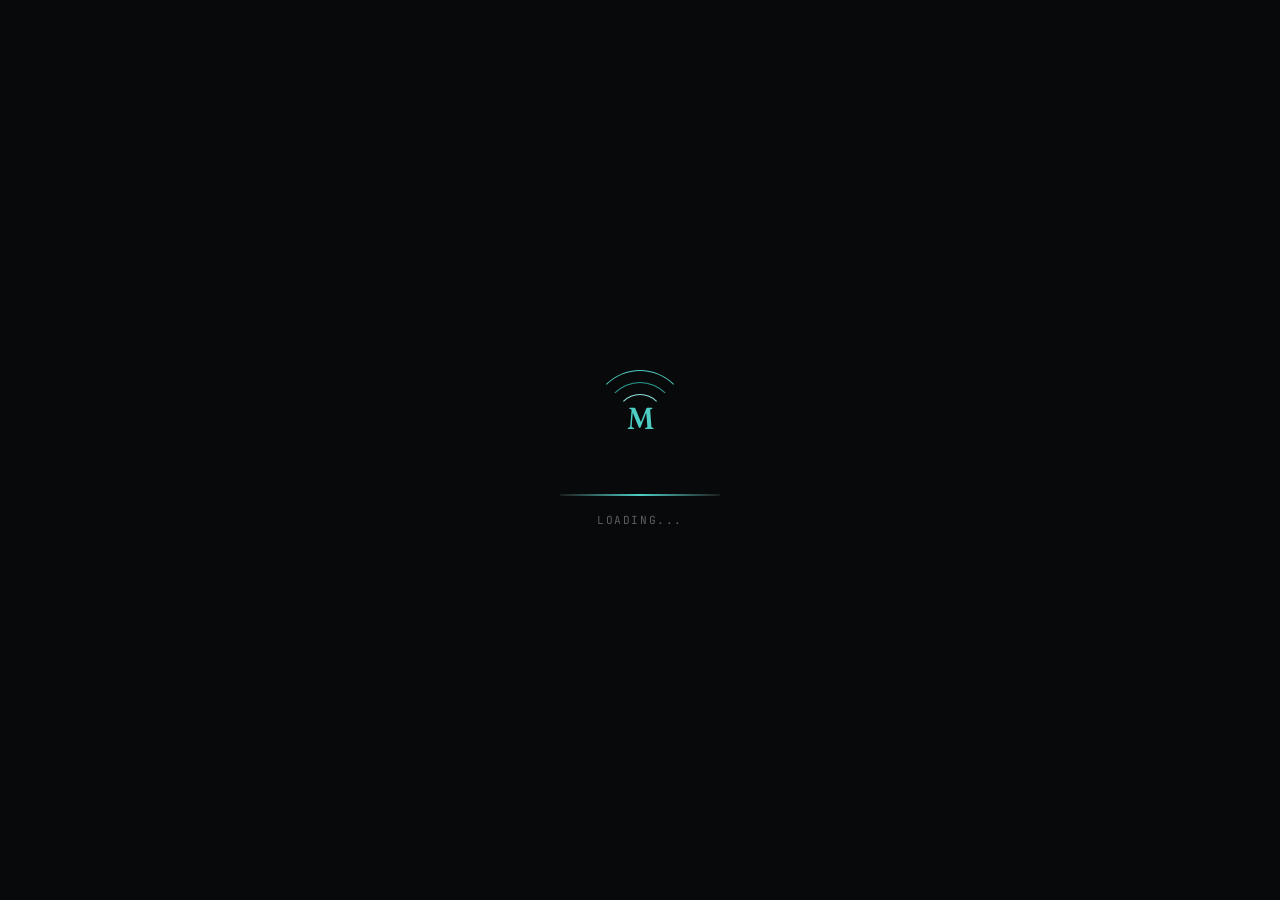
==== commit a6b22c7d: "Add files via upload" ====
--- a/index.html
+++ b/index.html
@@ -1,21 +1,25 @@
 <!DOCTYPE html>
 <html lang="en">
 <head>
+    <script async src="https://www.googletagmanager.com/gtag/js?id=G-J0LX69FRC1"></script>
+    <script>
+      window.dataLayer = window.dataLayer || [];
+      function gtag(){dataLayer.push(arguments);}
+      gtag('js', new Date());
+      gtag('config', 'G-J0LX69FRC1');
+    </script>
+
     <meta charset="UTF-8">
     <meta name="viewport" content="width=device-width, initial-scale=1.0">
     <title>Md. Mursalin - Portfolio</title>
     <meta name="description" content="Hi, I'm Mursalin (osihao) — a backend developer from Bangladesh with experience in reverse engineering and game modding. This is my personal space.">
 
-    <!-- Favicon -->
     <link rel="icon" type="image/svg+xml" href="data:image/svg+xml,<svg xmlns='http://www.w3.org/2000/svg' viewBox='0 0 64 64'><rect width='64' height='64' rx='14' fill='%23040e12'/><text x='50%25' y='54%25' dominant-baseline='middle' text-anchor='middle' font-family='Inter,sans-serif' font-size='36' font-weight='700' fill='%234ECDC4'>M</text></svg>">
 
-    <!-- Open Graph -->
     <meta property="og:type" content="website">
     <meta property="og:title" content="Md. Mursalin - Portfolio">
     <meta property="og:description" content="Hi, I'm Md. Mursalin (osihao) — a backend developer from Bangladesh with experience in reverse engineering and game modding. This is my personal space.">
     <meta property="og:image" content="pfp.png">
-
-    <!-- Twitter / Discord card -->
     <meta name="twitter:card" content="summary">
     <meta name="twitter:title" content="Md. Mursalin - Portfolio">
     <meta name="twitter:description" content="Hi, I'm Mursalin (osihao) — a backend developer from Bangladesh with experience in reverse engineering and game modding. This is my personal space.">
@@ -23,1817 +27,8 @@
 
     <link rel="preconnect" href="https://fonts.googleapis.com">
     <link rel="preconnect" href="https://fonts.gstatic.com" crossorigin>
-    <link href="https://fonts.googleapis.com/css2?family=Inter:wght@300;400;500;600;700&display=swap" rel="stylesheet">
-    <style>
-* {
-    margin: 0;
-    padding: 0;
-    box-sizing: border-box;
-}
-
-:root {
-    --cyan: #4ECDC4;
-    --cyan-deep: #2E9BA6;
-    --cyan-light: #80C9CE;
-    --cyan-soft: #C2E4E8;
-    --aqua: #3ABFCF;
-    --aqua-mid: #1F7A8C;
-    --crystal: #9DCDD3;
-    --lagoon: #0D4A52;
-    --lagoon-deep: #081E22;
-    --bg: #040e12;
-    --bg-2: #07181e;
-    --bg-card: rgba(60, 180, 190, 0.03);
-    --text: #B8D4D8;
-    --text-dim: rgba(140, 190, 200, 0.62);
-    --text-muted: rgba(120, 170, 180, 0.55);
-    --border: rgba(50, 155, 168, 0.16);
-    --glow: rgba(50, 160, 175, 0.2);
-    --glow-strong: rgba(60, 180, 195, 0.35);
-}
-
-body {
-    font-family: 'Inter', -apple-system, BlinkMacSystemFont, sans-serif;
-    background: radial-gradient(ellipse at 20% 20%, #001a22 0%, var(--bg) 60%),
-                radial-gradient(ellipse at 80% 80%, #001520 0%, var(--bg) 60%);
-    background-attachment: fixed;
-    color: var(--text);
-    min-height: 100vh;
-    font-size: 14px;
-    line-height: 1.6;
-    overflow-x: hidden;
-}
-
-/* ===== AURORA BACKGROUND ===== */
-.aurora-bg {
-    position: fixed;
-    top: 0; left: 0;
-    width: 100%; height: 100%;
-    pointer-events: none;
-    z-index: 0;
-    overflow: hidden;
-}
-
-.aurora-layer {
-    position: absolute;
-    border-radius: 50%;
-    filter: blur(80px);
-    opacity: 0.12;
-    animation: aurora-drift linear infinite;
-}
-
-.aurora-layer:nth-child(1) {
-    width: 600px; height: 400px;
-    background: radial-gradient(ellipse, #1A5C6A, transparent);
-    top: -100px; left: -100px;
-    animation-duration: 22s;
-    opacity: 0.07;
-}
-
-.aurora-layer:nth-child(2) {
-    width: 500px; height: 350px;
-    background: radial-gradient(ellipse, #164955, transparent);
-    top: 30%; right: -150px;
-    animation-duration: 28s;
-    animation-direction: reverse;
-    opacity: 0.05;
-}
-
-.aurora-layer:nth-child(3) {
-    width: 700px; height: 300px;
-    background: radial-gradient(ellipse, #1A6060, transparent);
-    bottom: -50px; left: 20%;
-    animation-duration: 25s;
-    opacity: 0.04;
-}
-
-@keyframes aurora-drift {
-    0%, 100% { transform: translate(0, 0) scale(1); }
-    25% { transform: translate(40px, 30px) scale(1.05); }
-    50% { transform: translate(20px, -20px) scale(0.95); }
-    75% { transform: translate(-30px, 20px) scale(1.02); }
-}
-
-/* ===== LOADING SCREEN ===== */
-.loading-screen {
-    position: fixed;
-    top: 0; left: 0;
-    width: 100%; height: 100%;
-    background: var(--bg);
-    display: flex;
-    align-items: center;
-    justify-content: center;
-    z-index: 10000;
-    transition: opacity 0.8s ease, visibility 0.8s ease;
-}
-
-.loading-screen.hidden {
-    opacity: 0;
-    visibility: hidden;
-}
-
-.loader-content {
-    text-align: center;
-}
-
-.loader-logo {
-    position: relative;
-    width: 120px;
-    height: 120px;
-    margin: 0 auto 2rem;
-}
-
-.loader-ring {
-    position: absolute;
-    border-radius: 50%;
-    border: 2px solid transparent;
-    top: 50%;
-    left: 50%;
-    transform: translate(-50%, -50%);
-    animation: spin 1.5s linear infinite;
-}
-
-.loader-ring:nth-child(1) {
-    width: 120px; height: 120px;
-    border-top-color: var(--cyan);
-    border-right-color: var(--cyan);
-    animation-duration: 1.5s;
-    filter: drop-shadow(0 0 8px var(--cyan));
-}
-
-.loader-ring:nth-child(2) {
-    width: 90px; height: 90px;
-    border-top-color: var(--aqua);
-    border-right-color: var(--aqua);
-    animation-duration: 2s;
-    animation-direction: reverse;
-    filter: drop-shadow(0 0 6px var(--aqua));
-}
-
-.loader-ring:nth-child(3) {
-    width: 60px; height: 60px;
-    border-top-color: var(--cyan-light);
-    border-right-color: var(--cyan-light);
-    animation-duration: 1.2s;
-    filter: drop-shadow(0 0 5px var(--cyan-light));
-}
-
-@keyframes spin {
-    0% { transform: translate(-50%, -50%) rotate(0deg); }
-    100% { transform: translate(-50%, -50%) rotate(360deg); }
-}
-
-.loader-text {
-    position: absolute;
-    top: 50%;
-    left: 50%;
-    transform: translate(-50%, -50%);
-    font-size: 2.5rem;
-    font-weight: 700;
-    color: var(--cyan);
-    text-shadow: 0 0 20px var(--glow), 0 0 40px var(--glow);
-    animation: crystal-pulse 2s ease-in-out infinite;
-}
-
-@keyframes crystal-pulse {
-    0%, 100% { text-shadow: 0 0 16px rgba(60,175,185,0.4), 0 0 32px rgba(50,155,168,0.15); }
-    50% { text-shadow: 0 0 22px rgba(60,175,185,0.55), 0 0 44px rgba(50,155,168,0.22); }
-}
-
-.loader-progress {
-    width: 200px;
-    height: 3px;
-    background: rgba(50,150,165,0.12);
-    border-radius: 2px;
-    overflow: hidden;
-    margin: 0 auto 1rem;
-}
-
-.loader-bar {
-    height: 100%;
-    background: linear-gradient(90deg, var(--lagoon-deep) 0%, var(--aqua) 40%, var(--cyan) 70%, var(--cyan-light) 100%);
-    border-radius: 2px;
-    animation: loading-bar 2s ease-in-out infinite;
-    box-shadow: 0 0 10px var(--cyan);
-}
-
-@keyframes loading-bar {
-    0% { width: 0%; }
-    50% { width: 70%; }
-    100% { width: 100%; }
-}
-
-.loader-message {
-    color: var(--text-dim);
-    font-size: 0.875rem;
-    animation: pulse 1.5s ease-in-out infinite;
-    letter-spacing: 0.1em;
-}
-
-@keyframes pulse {
-    0%, 100% { opacity: 0.5; }
-    50% { opacity: 1; }
-}
-
-/* ===== PARTICLES ===== */
-#particle-container {
-    position: fixed;
-    top: 0; left: 0;
-    width: 100%; height: 100%;
-    pointer-events: none;
-    z-index: 9999;
-}
-
-.particle {
-    position: absolute;
-    pointer-events: none;
-    animation: particle-burst 1s ease-out forwards;
-}
-
-@keyframes particle-burst {
-    0% { opacity: 1; transform: translate(0, 0) scale(1) rotate(0deg); }
-    100% { opacity: 0; transform: translate(var(--tx), var(--ty)) scale(0.3) rotate(720deg); }
-}
-
-/* ===== FLOATING PARTICLES (background) ===== */
-.float-particles {
-    position: fixed;
-    top: 0; left: 0;
-    width: 100%; height: 100%;
-    pointer-events: none;
-    z-index: 1;
-    overflow: hidden;
-}
-
-.float-dot {
-    position: absolute;
-    border-radius: 50%;
-    animation: float-up linear infinite;
-}
-
-@keyframes float-up {
-    0% { transform: translateY(100vh) rotate(0deg); opacity: 0; }
-    10% { opacity: 1; }
-    90% { opacity: 0.6; }
-    100% { transform: translateY(-50px) rotate(360deg); opacity: 0; }
-}
-
-/* ===== MUSIC PLAYER ===== */
-.floating-music-player {
-    position: fixed;
-    bottom: 2rem;
-    right: 2rem;
-    z-index: 1000;
-    transition: opacity 0.4s ease, transform 0.5s cubic-bezier(0.34,1.56,0.64,1);
-    will-change: transform, opacity;
-}
-
-.floating-music-player.hidden {
-    opacity: 0;
-    pointer-events: none;
-    transform: translate3d(0, 18px, 0) scale(0.92);
-}
-
-.music-player-content {
-    display: flex;
-    align-items: center;
-    gap: 0.65rem;
-    padding: 0.75rem 1rem;
-    background: linear-gradient(135deg, rgba(0,229,255,0.08) 0%, rgba(0,188,212,0.06) 100%);
-    border: 1.5px solid rgba(50, 155, 168, 0.28);
-    border-radius: 50px;
-    backdrop-filter: blur(24px);
-    -webkit-backdrop-filter: blur(24px);
-    box-shadow: 0 8px 28px rgba(30,120,138,0.2), inset 0 1px 0 rgba(80,180,190,0.07);
-    transition: border-color 0.35s ease, box-shadow 0.35s ease;
-    transform: translateZ(0);
-}
-
-.music-player-content:hover {
-    border-color: rgba(50, 155, 168, 0.42);
-    box-shadow: 0 10px 30px rgba(40,140,155,0.2), inset 0 1px 0 rgba(80,180,190,0.09);
-}
-
-.floating-music-player.compact .music-player-content {
-    padding: 0.55rem 0.7rem;
-    gap: 0.3rem;
-}
-
-.floating-music-player.compact .music-text-container {
-    display: none;
-}
-
-.music-text-container {
-    display: flex;
-    align-items: center;
-    gap: 0.65rem;
-    min-width: 0;
-    flex: 1;
-    transition: all 0.5s ease;
-    overflow: hidden;
-}
-
-.music-text {
-    font-size: 0.85rem;
-    font-weight: 500;
-    color: var(--cyan-light);
-    white-space: nowrap;
-    letter-spacing: 0.02em;
-    animation: text-shimmer 3s ease-in-out infinite;
-}
-
-@keyframes text-shimmer {
-    0%, 100% { color: var(--cyan-light); }
-    50% { color: var(--cyan); text-shadow: 0 0 8px var(--cyan); }
-}
-
-/* ===== MUSIC DISC - FULLY ENHANCED ===== */
-.music-disc-wrapper {
-    position: relative;
-    width: 32px;
-    height: 32px;
-    flex-shrink: 0;
-}
-
-.disc-outer-ring {
-    position: absolute;
-    inset: -4px;
-    border-radius: 50%;
-    border: 1.5px solid transparent;
-    background: linear-gradient(var(--bg), var(--bg)) padding-box,
-                conic-gradient(from 0deg, var(--cyan), var(--aqua), var(--cyan-light), var(--cyan)) border-box;
-    opacity: 0;
-    transition: opacity 0.5s ease;
-}
-
-.floating-music-player.playing .disc-outer-ring {
-    opacity: 1;
-    animation: disc-ring-spin 3s linear infinite;
-}
-
-@keyframes disc-ring-spin {
-    from { transform: rotate(0deg); }
-    to { transform: rotate(360deg); }
-}
-
-.music-disc-svg {
-    width: 32px;
-    height: 32px;
-    position: relative;
-    z-index: 1;
-    transform-origin: center center;
-    will-change: transform;
-}
-
-.floating-music-player.playing .music-disc-svg {
-    animation: disc-spin-smooth 6s linear infinite;
-    filter: drop-shadow(0 0 4px rgba(60,180,190,0.5));
-}
-
-@keyframes disc-spin-smooth {
-    0%   { transform: rotate(0deg); }
-    100% { transform: rotate(360deg); }
-}
-
-.disc-groove {
-    stroke: var(--cyan-deep);
-    opacity: 0.5;
-    transition: all 0.4s ease;
-}
-
-.disc-label {
-    fill: rgba(0, 80, 100, 0.8);
-    transition: all 0.4s ease;
-}
-
-.disc-highlight {
-    fill: rgba(0, 255, 255, 0.15);
-    transition: all 0.4s ease;
-}
-
-.disc-center {
-    fill: var(--cyan);
-    transition: all 0.4s ease;
-}
-
-.floating-music-player.playing .disc-groove {
-    stroke: var(--aqua);
-    opacity: 0.8;
-}
-
-.floating-music-player.playing .disc-label {
-    fill: rgba(0, 60, 80, 0.9);
-}
-
-.floating-music-player.playing .disc-center {
-    fill: white;
-    filter: drop-shadow(0 0 3px var(--cyan));
-}
-
-/* Track info stacked below disc title */
-.music-track-info {
-    display: flex;
-    flex-direction: column;
-    gap: 0.1rem;
-    min-width: 0;
-    flex: 1;
-}
-
-.music-artist {
-    font-size: 0.7rem;
-    color: var(--text-muted);
-    white-space: nowrap;
-    overflow: hidden;
-    text-overflow: ellipsis;
-    max-width: 140px;
-    opacity: 0;
-    transform: translateY(-3px);
-    transition: opacity 0.4s ease, transform 0.4s ease;
-}
-
-.floating-music-player.playing .music-artist {
-    opacity: 0.8;
-    transform: translateY(0);
-}
-
-/* Controls row (prev / play / next) */
-.music-controls {
-    display: flex;
-    align-items: center;
-    gap: 0.42rem;
-    flex-shrink: 0;
-}
-
-/* Skip buttons */
-.music-skip-btn {
-    width: 30px;
-    height: 30px;
-    border-radius: 50%;
-    background: rgba(50,155,168,0.1);
-    border: 1px solid rgba(50,155,168,0.18);
-    color: var(--cyan-light);
-    cursor: pointer;
-    display: flex;
-    align-items: center;
-    justify-content: center;
-    flex-shrink: 0;
-    transition: background 0.22s ease, border-color 0.22s ease,
-                transform 0.22s cubic-bezier(0.34,1.56,0.64,1),
-                box-shadow 0.22s ease, opacity 0.22s ease;
-    opacity: 0.7;
-    touch-action: manipulation;
-    -webkit-tap-highlight-color: transparent;
-    will-change: transform;
-}
-
-.music-skip-btn:hover {
-    background: rgba(50,155,168,0.2);
-    border-color: rgba(50,155,168,0.38);
-    transform: scale(1.15);
-    box-shadow: 0 3px 10px rgba(40,140,155,0.2);
-    opacity: 1;
-}
-
-.music-skip-btn:active { transform: scale(0.88) !important; transition-duration: 0.1s; }
-
-/* Playlist button */
-.music-playlist-btn {
-    width: 30px;
-    height: 30px;
-    border-radius: 50%;
-    background: rgba(50,155,168,0.1);
-    border: 1px solid rgba(50,155,168,0.18);
-    color: var(--cyan-light);
-    cursor: pointer;
-    display: flex;
-    align-items: center;
-    justify-content: center;
-    flex-shrink: 0;
-    transition: background 0.22s ease, border-color 0.22s ease,
-                transform 0.22s cubic-bezier(0.34,1.56,0.64,1),
-                box-shadow 0.22s ease, opacity 0.22s ease;
-    opacity: 0.7;
-    touch-action: manipulation;
-    -webkit-tap-highlight-color: transparent;
-    will-change: transform;
-}
-
-.music-playlist-btn:hover {
-    background: rgba(50,155,168,0.2);
-    border-color: rgba(50,155,168,0.38);
-    transform: scale(1.13);
-    box-shadow: 0 3px 10px rgba(40,140,155,0.2);
-    opacity: 1;
-}
-
-.music-playlist-btn.active {
-    background: rgba(50,155,168,0.24);
-    border-color: rgba(50,155,168,0.48);
-    transform: scale(1);
-    opacity: 1;
-}
-
-/* Playlist panel — slides up */
-.music-playlist-panel {
-    position: absolute;
-    bottom: calc(100% + 12px);
-    right: 0;
-    width: 285px;
-    max-height: 0;
-    overflow: hidden;
-    background: rgba(4,14,22,0.97);
-    border: 1px solid rgba(50,155,168,0.22);
-    border-radius: 18px;
-    backdrop-filter: blur(24px);
-    -webkit-backdrop-filter: blur(24px);
-    box-shadow: 0 -4px 28px rgba(30,115,132,0.18), 0 8px 24px rgba(0,0,0,0.45);
-    transition: max-height 0.42s cubic-bezier(0.4,0,0.2,1),
-                opacity 0.28s ease,
-                transform 0.35s cubic-bezier(0.4,0,0.2,1);
-    opacity: 0;
-    transform: translate3d(0, 12px, 0) scale(0.97);
-    pointer-events: none;
-    z-index: 1001;
-    will-change: transform, opacity;
-}
-
-.music-playlist-panel.open {
-    max-height: 340px;
-    opacity: 1;
-    transform: translate3d(0, 0, 0) scale(1);
-    pointer-events: all;
-}
-
-.playlist-header {
-    display: flex;
-    justify-content: space-between;
-    align-items: center;
-    padding: 0.85rem 1.1rem 0.55rem;
-    border-bottom: 1px solid rgba(50,155,168,0.12);
-}
-
-.playlist-header-title {
-    font-size: 0.74rem;
-    font-weight: 600;
-    color: var(--cyan-light);
-    letter-spacing: 0.08em;
-    text-transform: uppercase;
-    opacity: 0.9;
-}
-
-.playlist-close-btn {
-    background: none;
-    border: none;
-    color: rgba(140,190,200,0.5);
-    cursor: pointer;
-    width: 22px;
-    height: 22px;
-    border-radius: 50%;
-    display: flex;
-    align-items: center;
-    justify-content: center;
-    font-size: 0.78rem;
-    transition: color 0.2s ease, background 0.2s ease;
-}
-
-.playlist-close-btn:hover {
-    color: var(--cyan-light);
-    background: rgba(50,155,168,0.15);
-}
-
-.playlist-items {
-    overflow-y: auto;
-    max-height: 264px;
-    padding: 0.45rem 0.5rem 0.55rem;
-    scrollbar-width: thin;
-    scrollbar-color: rgba(50,148,160,0.2) transparent;
-}
-
-.playlist-item {
-    display: flex;
-    align-items: center;
-    gap: 0.6rem;
-    padding: 0.52rem 0.65rem;
-    border-radius: 11px;
-    cursor: pointer;
-    border: 1px solid transparent;
-    transition: background 0.22s ease, transform 0.2s ease, border-color 0.22s ease;
-}
-
-.playlist-item:hover {
-    background: rgba(50,155,168,0.08);
-    transform: translateX(3px);
-}
-
-.playlist-item.active {
-    background: rgba(50,155,168,0.11);
-    border-color: rgba(50,155,168,0.22);
-}
-
-.playlist-num {
-    font-size: 0.69rem;
-    color: rgba(120,180,190,0.45);
-    width: 14px;
-    text-align: center;
-    flex-shrink: 0;
-}
-
-.playlist-item.active .playlist-num { display: none; }
-
-.playlist-playing-icon {
-    display: none;
-    width: 14px;
-    flex-shrink: 0;
-    align-items: center;
-    justify-content: center;
-}
-
-.playlist-item.active .playlist-playing-icon { display: flex; }
-
-.playlist-item.active .playlist-playing-icon svg {
-    color: var(--cyan);
-    animation: playlist-pulse 1.5s ease-in-out infinite;
-}
-
-@keyframes playlist-pulse {
-    0%, 100% { opacity: 1; transform: scale(1); }
-    50% { opacity: 0.55; transform: scale(0.82); }
-}
-
-.playlist-track-info { flex: 1; min-width: 0; }
-
-.playlist-title {
-    font-size: 0.79rem;
-    font-weight: 500;
-    color: var(--text);
-    white-space: nowrap;
-    overflow: hidden;
-    text-overflow: ellipsis;
-    transition: color 0.2s ease;
-}
-
-.playlist-item.active .playlist-title { color: var(--cyan-light); }
-.playlist-item:hover .playlist-title { color: var(--cyan-soft); }
-
-.playlist-artist-label {
-    font-size: 0.67rem;
-    color: var(--text-muted);
-    white-space: nowrap;
-    overflow: hidden;
-    text-overflow: ellipsis;
-    opacity: 0.7;
-}
-
-/* Compact mode */
-.floating-music-player.compact .music-controls { gap: 0.28rem; }
-.floating-music-player.compact .music-skip-btn,
-.floating-music-player.compact .music-playlist-btn { width: 26px; height: 26px; }
-
-/* Music control button */
-.music-control-btn {
-    width: 46px;
-    height: 46px;
-    border-radius: 50%;
-    background: linear-gradient(135deg, var(--aqua-mid) 0%, var(--lagoon) 100%);
-    border: none;
-    color: white;
-    cursor: pointer;
-    display: flex;
-    align-items: center;
-    justify-content: center;
-    box-shadow: 0 4px 16px rgba(30,120,138,0.35);
-    transition: all 0.4s cubic-bezier(0.34, 1.56, 0.64, 1);
-    flex-shrink: 0;
-    position: relative;
-    overflow: hidden;
-    will-change: transform, box-shadow;
-}
-
-.music-control-btn::before {
-    content: '';
-    position: absolute;
-    inset: 0;
-    background: radial-gradient(circle at 35% 35%, rgba(255,255,255,0.25) 0%, transparent 65%);
-    border-radius: 50%;
-}
-
-.music-control-btn::after {
-    content: '';
-    position: absolute;
-    inset: -2px;
-    border-radius: 50%;
-    background: conic-gradient(from 0deg, var(--cyan), var(--aqua), var(--cyan-light), var(--cyan));
-    z-index: -1;
-    opacity: 0;
-    transition: opacity 0.4s ease;
-    animation: btn-ring-spin 2s linear infinite;
-}
-
-.floating-music-player.playing .music-control-btn::after {
-    opacity: 1;
-}
-
-@keyframes btn-ring-spin {
-    from { transform: rotate(0deg); }
-    to { transform: rotate(360deg); }
-}
-
-.music-control-btn:hover {
-    transform: scale(1.1) rotate(4deg);
-    box-shadow: 0 6px 22px rgba(30,120,138,0.5);
-}
-
-.music-control-btn:active {
-    transform: scale(0.95);
-}
-
-.icon-container {
-    position: relative;
-    width: 20px;
-    height: 20px;
-    display: flex;
-    align-items: center;
-    justify-content: center;
-}
-
-.icon-container svg {
-    position: absolute;
-    transition: all 0.4s cubic-bezier(0.34, 1.56, 0.64, 1);
-    will-change: transform, opacity;
-}
-
-.play-icon { opacity: 1; transform: scale(1) rotate(0deg); }
-.pause-icon { opacity: 0; transform: scale(0.5) rotate(90deg); }
-.play-icon.hidden { opacity: 0; transform: scale(0.5) rotate(-90deg); }
-.pause-icon.hidden { opacity: 0; transform: scale(0.5) rotate(90deg); }
-.pause-icon:not(.hidden) { opacity: 1; transform: scale(1) rotate(0deg); }
-
-/* ===== PROFILE RINGS - INTERACTIVE & STUNNING ===== */
-.pfp-container {
-    position: relative;
-    width: 150px;
-    height: 150px;
-    margin: 0 auto 3.5rem;
-    cursor: pointer;
-}
-
-.profile-picture {
-    position: absolute;
-    top: 50%;
-    left: 50%;
-    transform: translate(-50%, -50%);
-    width: 150px;
-    height: 150px;
-    border-radius: 50%;
-    overflow: hidden;
-    box-shadow: 0 0 16px rgba(50,155,168,0.2);
-    transition: box-shadow 0.6s ease, transform 0.4s ease;
-    z-index: 5;
-}
-
-.profile-picture img {
-    width: 100%;
-    height: 100%;
-    object-fit: cover;
-    transition: transform 0.6s ease;
-}
-
-.pfp-container:hover .profile-picture img {
-    transform: scale(1.04);
-}
-
-/* ===== PROFILE GLITCH SWAP ===== */
-@keyframes img-glitch {
-    0%   { transform: scale(1.04) translate(0,0);    filter: none;                                         opacity: 1;  }
-    6%   { transform: scale(1.04) translate(-4px,2px) skewX(3deg);  filter: hue-rotate(180deg) saturate(4); opacity: 0.85; }
-    12%  { transform: scale(1.04) translate(4px,-2px) skewX(-3deg); filter: hue-rotate(-90deg) brightness(1.6); opacity: 0.9; }
-    18%  { transform: scale(1.04) translate(-3px,0);               filter: hue-rotate(90deg) saturate(3);   opacity: 0.8; }
-    24%  { transform: scale(1.04) translate(5px,3px)  skewX(4deg);  filter: hue-rotate(-180deg) saturate(5) brightness(0.6); opacity: 0.6; }
-    32%  { transform: scale(1.04) translate(-5px,-3px) skewX(-2deg); filter: hue-rotate(270deg) saturate(3); opacity: 0.7; }
-    40%  { transform: scale(1.04) translate(3px,1px);               filter: brightness(2) saturate(0);        opacity: 0.5; }
-    48%  { transform: scale(1.04) translate(0,0);                   filter: brightness(0);                    opacity: 0;  }
-    /* ── image src swaps here at 50% ── */
-    52%  { transform: scale(1.04) translate(0,0);                   filter: brightness(0);                    opacity: 0;  }
-    60%  { transform: scale(1.04) translate(-4px,3px) skewX(-3deg); filter: hue-rotate(90deg) saturate(4);   opacity: 0.5; }
-    68%  { transform: scale(1.04) translate(4px,-2px) skewX(2deg);  filter: hue-rotate(-90deg) brightness(1.5); opacity: 0.7; }
-    76%  { transform: scale(1.04) translate(-3px,0)  skewX(-1deg);  filter: hue-rotate(180deg) saturate(2);  opacity: 0.85; }
-    84%  { transform: scale(1.04) translate(2px,1px);               filter: hue-rotate(-45deg) saturate(1.5); opacity: 0.9; }
-    92%  { transform: scale(1.04) translate(-1px,0);                filter: hue-rotate(20deg);                 opacity: 0.95; }
-    100% { transform: scale(1.04) translate(0,0);                   filter: none;                             opacity: 1;  }
-}
-
-.profile-picture img.glitch-anim {
-    animation: img-glitch 0.85s ease-in-out forwards !important;
-}
-
-/* Orbit rings */
-.orbit-ring {
-    position: absolute;
-    border-radius: 50%;
-    top: 50%;
-    left: 50%;
-    transform: translate(-50%, -50%);
-    transition: border-color 0.6s ease, filter 0.6s ease;
-    pointer-events: none;
-    /* Paused by default — only spin on hover or music playing */
-    animation-play-state: paused;
-}
-
-/* Ring 1 - inner dashed */
-.ring-1 {
-    width: 164px;
-    height: 164px;
-    border: 1.5px dashed rgba(50, 155, 165, 0.35);
-    animation: ring-rotate-cw 22s linear infinite;
-    animation-play-state: paused;
-}
-
-/* Ring 3 - outer glow ring */
-.ring-3 {
-    width: 200px;
-    height: 200px;
-    border: 1px solid rgba(40, 140, 155, 0.18);
-    animation: ring-rotate-cw 45s linear infinite;
-    animation-play-state: paused;
-}
-
-/* Ring 4 - outermost subtle pulse only (no spin) */
-.ring-4 {
-    width: 218px;
-    height: 218px;
-    border: 1px solid rgba(40, 130, 145, 0.08);
-    animation: ring-pulse 6s ease-in-out infinite;
-    animation-play-state: running;
-}
-
-/* Orbiting dots on rings */
-.orbit-dot {
-    position: absolute;
-    border-radius: 50%;
-    top: 50%;
-    left: 50%;
-    pointer-events: none;
-    z-index: 3;
-}
-
-.orbit-dot-1 {
-    width: 6px; height: 6px;
-    background: var(--cyan);
-    box-shadow: 0 0 8px rgba(60,175,185,0.7);
-    margin-top: -3px;
-    margin-left: -82px;
-    animation: orbit-dot-cw 22s linear infinite;
-    animation-play-state: paused;
-    transform-origin: 82px 3px;
-    opacity: 0;
-    transition: opacity 0.5s ease;
-}
-
-.orbit-dot-2 {
-    width: 4px; height: 4px;
-    background: var(--cyan-light);
-    box-shadow: 0 0 6px rgba(100,190,200,0.6);
-    margin-top: -2px;
-    margin-left: -82px;
-    animation: orbit-dot-cw 22s linear infinite;
-    animation-delay: -11s;
-    animation-play-state: paused;
-    transform-origin: 82px 2px;
-    opacity: 0;
-    transition: opacity 0.5s ease;
-}
-
-.orbit-dot-3 {
-    width: 5px; height: 5px;
-    background: var(--aqua);
-    box-shadow: 0 0 7px rgba(50,160,175,0.6);
-    margin-top: -2.5px;
-    margin-left: -90px;
-    animation: orbit-dot-ccw 32s linear infinite;
-    animation-play-state: paused;
-    transform-origin: 90px 2.5px;
-    opacity: 0;
-    transition: opacity 0.5s ease;
-}
-
-.orbit-dot-4 {
-    width: 3px; height: 3px;
-    background: rgba(180,220,225,0.9);
-    box-shadow: 0 0 5px rgba(80,180,190,0.5);
-    margin-top: -1.5px;
-    margin-left: -90px;
-    animation: orbit-dot-ccw 32s linear infinite;
-    animation-delay: -16s;
-    animation-play-state: paused;
-    transform-origin: 90px 1.5px;
-    opacity: 0;
-    transition: opacity 0.5s ease;
-}
-
-@keyframes ring-rotate-cw {
-    from { transform: translate(-50%, -50%) rotate(0deg); }
-    to { transform: translate(-50%, -50%) rotate(360deg); }
-}
-
-@keyframes ring-rotate-ccw {
-    from { transform: translate(-50%, -50%) rotate(360deg); }
-    to { transform: translate(-50%, -50%) rotate(0deg); }
-}
-
-@keyframes ring-pulse {
-    0%, 100% { 
-        transform: translate(-50%, -50%) scale(1); 
-        border-color: rgba(40,130,145,0.08); 
-        box-shadow: none;
-    }
-    50% { 
-        transform: translate(-50%, -50%) scale(1.04); 
-        border-color: rgba(50,148,160,0.18); 
-        box-shadow: 0 0 18px rgba(50,148,160,0.04);
-    }
-}
-
-@keyframes orbit-dot-cw {
-    from { transform: rotate(0deg) translateX(82px); }
-    to { transform: rotate(360deg) translateX(82px); }
-}
-
-@keyframes orbit-dot-ccw {
-    from { transform: rotate(360deg) translateX(90px); }
-    to { transform: rotate(0deg) translateX(90px); }
-}
-
-/* Interactive hover state for rings — START spinning */
-.pfp-container:hover .ring-1 {
-    border-color: rgba(50, 160, 170, 0.65);
-    filter: drop-shadow(0 0 6px rgba(50,160,170,0.35));
-    animation-play-state: running;
-}
-
-.pfp-container:hover .ring-3 {
-    border-color: rgba(40, 140, 155, 0.35);
-    animation-play-state: running;
-}
-
-.pfp-container:hover .ring-4 {
-    border-color: rgba(40, 130, 145, 0.18);
-    animation: ring-pulse-fast 3s ease-in-out infinite;
-}
-
-.pfp-container:hover .orbit-dot-1,
-.pfp-container:hover .orbit-dot-2,
-.pfp-container:hover .orbit-dot-3,
-.pfp-container:hover .orbit-dot-4 {
-    opacity: 1;
-    animation-play-state: running;
-}
-
-.pfp-container:hover .profile-picture {
-    box-shadow: 0 0 22px rgba(50,155,168,0.4), 0 0 40px rgba(40,140,155,0.15);
-}
-
-@keyframes ring-pulse-fast {
-    0%, 100% { transform: translate(-50%, -50%) scale(1); border-color: rgba(40,130,145,0.18); }
-    50% { transform: translate(-50%, -50%) scale(1.04); border-color: rgba(50,155,168,0.28); }
-}
-
-/* Music playing state — spin at medium speed */
-body.music-playing .ring-1 {
-    border-color: rgba(55, 165, 175, 0.7);
-    filter: drop-shadow(0 0 8px rgba(55,165,175,0.45));
-    animation-play-state: running;
-    animation-duration: 14s;
-}
-
-body.music-playing .ring-3 {
-    border-color: rgba(45, 148, 160, 0.35);
-    animation-play-state: running;
-    animation-duration: 32s;
-}
-
-body.music-playing .ring-4 {
-    border-color: rgba(40, 135, 148, 0.14);
-    animation: ring-music-pulse 3.5s ease-in-out infinite;
-}
-
-body.music-playing .orbit-dot-1,
-body.music-playing .orbit-dot-2,
-body.music-playing .orbit-dot-3,
-body.music-playing .orbit-dot-4 {
-    opacity: 1;
-    animation-play-state: running;
-}
-
-body.music-playing .profile-picture {
-    box-shadow: 
-        0 0 20px rgba(50,155,168,0.5),
-        0 0 45px rgba(40,140,155,0.2);
-    animation: profile-glow-crystal 4s ease-in-out infinite;
-}
-
-@keyframes ring-music-pulse {
-    0%, 100% { transform: translate(-50%, -50%) scale(1); border-color: rgba(40,135,148,0.14); }
-    50% { transform: translate(-50%, -50%) scale(1.05); border-color: rgba(50,155,168,0.22); }
-}
-
-@keyframes profile-glow-crystal {
-    0%, 100% { box-shadow: 0 0 20px rgba(50,155,168,0.5), 0 0 45px rgba(40,140,155,0.2); }
-    50% { box-shadow: 0 0 28px rgba(55,165,178,0.6), 0 0 55px rgba(45,150,165,0.25); }
-}
-
-/* ===== PAGES ===== */
-.page {
-    display: none;
-    min-height: 100vh;
-    padding: 2rem 1rem;
-    padding-bottom: 8rem;
-    opacity: 0;
-    transition: opacity 0.6s ease, transform 0.6s ease;
-    position: relative;
-    z-index: 2;
-}
-
-.page.active {
-    display: flex;
-    animation: pageSlideIn 0.6s cubic-bezier(0.22, 1, 0.36, 1) forwards;
-}
-
-.page.slide-out {
-    animation: pageSlideOut 0.4s ease forwards;
-}
-
-@keyframes pageSlideIn {
-    from { opacity: 0; transform: translateY(30px) scale(0.98); }
-    to { opacity: 1; transform: translateY(0) scale(1); }
-}
-
-@keyframes pageSlideOut {
-    from { opacity: 1; transform: translateY(0) scale(1); }
-    to { opacity: 0; transform: translateY(-30px) scale(0.98); }
-}
-
-.container {
-    max-width: 700px;
-    margin: 0 auto;
-    width: 100%;
-    position: relative;
-    z-index: 2;
-}
-
-/* ===== LANDING PAGE ===== */
-.profile-section {
-    text-align: center;
-    margin-bottom: 2.5rem;
-    display: flex;
-    flex-direction: column;
-    align-items: center;
-    padding-top: 2.5rem;
-}
-
-/* ===== ANIMATED NAME ===== */
-h1 {
-    font-size: 2.25rem;
-    font-weight: 700;
-    margin-bottom: 0.5rem;
-    color: var(--cyan-soft);
-}
-
-.animated-name {
-    background: linear-gradient(90deg, #7ECECE, #A8D8DC, #6BBEC5, #8ECDD2, #A8D8DC, #7ECECE);
-    background-size: 300% 100%;
-    -webkit-background-clip: text;
-    background-clip: text;
-    -webkit-text-fill-color: transparent;
-    animation: gradient-flow 6s ease-in-out infinite, titleFadeIn 0.8s ease-out;
-    position: relative;
-    display: inline-block;
-}
-
-.animated-name::after {
-    content: 'Md. Mursalin (osihao)';
-    position: absolute;
-    left: 0; top: 0;
-    background: inherit;
-    background-clip: text;
-    -webkit-background-clip: text;
-    -webkit-text-fill-color: transparent;
-    z-index: -1;
-    filter: blur(16px);
-    opacity: 0.4;
-}
-
-.animated-name:hover {
-    animation: gradient-flow 2s ease-in-out infinite, titleFadeIn 0.8s ease-out;
-    transform: scale(1.03);
-}
-
-@keyframes gradient-flow {
-    0%, 100% { background-position: 0% 50%; }
-    50% { background-position: 100% 50%; }
-}
-
-@keyframes titleFadeIn {
-    from { opacity: 0; transform: translateY(-10px); }
-    to { opacity: 1; transform: translateY(0); }
-}
-
-.bio {
-    font-size: 0.95rem;
-    color: var(--text-dim);
-    max-width: 420px;
-    margin: 1rem auto 0;
-    font-weight: 300;
-    animation: bioFadeIn 1s ease-out 0.2s both;
-}
-
-@keyframes bioFadeIn {
-    from { opacity: 0; transform: translateY(10px); }
-    to { opacity: 1; transform: translateY(0); }
-}
-
-/* ===== QUOTE BLOCK ===== */
-.quote-block {
-    background: linear-gradient(135deg, rgba(0,229,255,0.06) 0%, rgba(0,188,212,0.03) 100%);
-    border-left: 2px solid var(--cyan-deep);
-    padding: 0.875rem 1.25rem;
-    border-radius: 6px;
-    margin: 1rem 0;
-    max-width: 440px;
-    transition: all 0.4s ease;
-    position: relative;
-    overflow: hidden;
-}
-
-.quote-block::before {
-    content: '';
-    position: absolute;
-    top: 0; left: 0;
-    width: 2px;
-    height: 100%;
-    background: linear-gradient(to bottom, var(--cyan), var(--cyan-light), var(--aqua));
-}
-
-.quote-block:hover {
-    background: linear-gradient(135deg, rgba(0,229,255,0.1) 0%, rgba(0,188,212,0.06) 100%);
-    transform: translateX(6px);
-    box-shadow: 0 4px 20px rgba(0,229,255,0.1);
-}
-
-.quote-text {
-    font-size: 0.875rem;
-    font-style: italic;
-    color: var(--text-dim);
-    line-height: 1.6;
-}
-
-/* ===== NAV SECTION ===== */
-.nav-section {
-    display: flex;
-    gap: 1rem;
-    justify-content: center;
-    flex-wrap: wrap;
-    margin-top: 2.5rem;
-}
-
-.nav-link {
-    display: inline-flex;
-    align-items: center;
-    gap: 0.75rem;
-    padding: 0.875rem 1.5rem;
-    background: rgba(0, 229, 255, 0.04);
-    border: 1px solid var(--border);
-    border-radius: 25px;
-    color: var(--text);
-    font-size: 0.95rem;
-    font-weight: 500;
-    cursor: pointer;
-    transition: all 0.4s cubic-bezier(0.34, 1.56, 0.64, 1);
-    backdrop-filter: blur(12px);
-    position: relative;
-    overflow: hidden;
-}
-
-.nav-link::before {
-    content: '';
-    position: absolute;
-    top: 50%; left: 50%;
-    width: 0; height: 0;
-    border-radius: 50%;
-    background: rgba(0, 229, 255, 0.12);
-    transform: translate(-50%, -50%);
-    transition: width 0.6s ease, height 0.6s ease;
-}
-
-.nav-link:hover::before { width: 300px; height: 300px; }
-
-.nav-link::after {
-    content: '';
-    position: absolute;
-    inset: -1px;
-    border-radius: 25px;
-    background: linear-gradient(135deg, rgba(50,160,175,0.25), rgba(80,190,200,0.08), rgba(40,148,162,0.25));
-    z-index: -1;
-    opacity: 0;
-    transition: opacity 0.4s ease;
-}
-
-.nav-link:hover::after { opacity: 1; }
-
-.nav-link:hover {
-    background: rgba(50, 155, 168, 0.08);
-    border-color: rgba(50, 155, 168, 0.35);
-    transform: translateY(-4px) scale(1.03);
-    box-shadow: 0 8px 24px rgba(40,140,155,0.18);
-    color: var(--cyan-soft);
-}
-
-.nav-link:active { transform: translateY(-2px) scale(1.01); }
-
-.nav-link svg {
-    stroke: var(--cyan-deep);
-    position: relative;
-    z-index: 1;
-    transition: all 0.3s ease;
-}
-
-.nav-link:hover svg {
-    stroke: var(--cyan);
-    transform: scale(1.15) rotate(5deg);
-    filter: drop-shadow(0 0 4px var(--cyan));
-}
-
-.nav-link span { position: relative; z-index: 1; }
-
-/* ===== PAGE HEADER ===== */
-.page-header {
-    display: flex;
-    align-items: center;
-    gap: 1rem;
-    margin-bottom: 2.5rem;
-    animation: headerSlideIn 0.6s ease-out;
-}
-
-@keyframes headerSlideIn {
-    from { opacity: 0; transform: translateX(-20px); }
-    to { opacity: 1; transform: translateX(0); }
-}
-
-.back-btn {
-    display: inline-flex;
-    align-items: center;
-    gap: 0.5rem;
-    padding: 0.75rem 1.25rem;
-    background: rgba(0, 229, 255, 0.04);
-    border: 1px solid var(--border);
-    border-radius: 25px;
-    color: var(--text);
-    font-size: 0.9rem;
-    cursor: pointer;
-    transition: all 0.3s cubic-bezier(0.34, 1.56, 0.64, 1);
-    backdrop-filter: blur(10px);
-}
-
-.back-btn:hover {
-    background: rgba(0, 229, 255, 0.08);
-    border-color: rgba(0, 229, 255, 0.35);
-    transform: translateX(-6px);
-    box-shadow: 0 4px 15px rgba(0,229,255,0.15);
-    color: var(--cyan-soft);
-}
-
-.back-btn svg { stroke: var(--cyan-deep); transition: stroke 0.3s ease; }
-.back-btn:hover svg { stroke: var(--cyan); }
-
-h2 {
-    font-size: 1.75rem;
-    font-weight: 600;
-    background: linear-gradient(90deg, var(--cyan-soft), var(--cyan-light));
-    -webkit-background-clip: text;
-    background-clip: text;
-    -webkit-text-fill-color: transparent;
-}
-
-/* ===== CONTENT GRID ===== */
-.content-grid {
-    display: grid;
-    grid-template-columns: repeat(auto-fill, minmax(280px, 1fr));
-    gap: 1.5rem;
-    animation: gridFadeIn 0.8s ease-out 0.2s both;
-}
-
-@keyframes gridFadeIn {
-    from { opacity: 0; transform: translateY(20px); }
-    to { opacity: 1; transform: translateY(0); }
-}
-
-/* ===== CARDS ===== */
-.card {
-    background: rgba(0, 229, 255, 0.025);
-    border: 1px solid var(--border);
-    border-radius: 18px;
-    padding: 1.75rem;
-    transition: all 0.45s cubic-bezier(0.34, 1.56, 0.64, 1);
-    backdrop-filter: blur(12px);
-    cursor: pointer;
-    position: relative;
-    overflow: hidden;
-}
-
-.card::before {
-    content: '';
-    position: absolute;
-    top: 0; left: 0; right: 0;
-    height: 1px;
-    background: linear-gradient(90deg, transparent, rgba(50,158,172,0.22), transparent);
-    transition: opacity 0.4s ease;
-    opacity: 0;
-}
-
-.card:hover::before { opacity: 1; }
-
-.card::after {
-    content: '';
-    position: absolute;
-    inset: 0;
-    border-radius: 18px;
-    background: linear-gradient(135deg, rgba(0,229,255,0.04) 0%, transparent 60%);
-    opacity: 0;
-    transition: opacity 0.4s ease;
-    pointer-events: none;
-}
-
-.card:hover::after { opacity: 1; }
-
-.card:hover {
-    background: rgba(50, 155, 168, 0.05);
-    border-color: rgba(50, 155, 168, 0.28);
-    transform: translateY(-7px) scale(1.015);
-    box-shadow: 
-        0 12px 35px rgba(40,140,155,0.14),
-        inset 0 1px 0 rgba(80,180,190,0.06);
-}
-
-.card-header {
-    display: flex;
-    justify-content: space-between;
-    align-items: flex-start;
-    margin-bottom: 1rem;
-}
-
-.card-icon {
-    font-size: 2.5rem;
-    filter: drop-shadow(0 0 6px rgba(50,160,175,0.2));
-    transition: transform 0.3s ease, filter 0.3s ease;
-}
-
-.card:hover .card-icon {
-    transform: scale(1.1) rotate(-4deg);
-    filter: drop-shadow(0 0 9px rgba(50,160,175,0.38));
-}
-
-.card-badge {
-    font-size: 0.75rem;
-    padding: 0.35rem 0.75rem;
-    background: linear-gradient(135deg, rgba(50,155,168,0.1) 0%, rgba(40,140,155,0.07) 100%);
-    border: 1px solid rgba(50, 155, 168, 0.2);
-    border-radius: 12px;
-    color: var(--cyan-light);
-    font-weight: 500;
-    transition: all 0.3s ease;
-}
-
-.card:hover .card-badge {
-    background: linear-gradient(135deg, rgba(50,155,168,0.16) 0%, rgba(40,140,155,0.1) 100%);
-    border-color: rgba(50, 155, 168, 0.32);
-    box-shadow: 0 0 8px rgba(45,145,160,0.1);
-}
-
-.card h3 {
-    font-size: 1.2rem;
-    font-weight: 600;
-    color: var(--text);
-    margin-bottom: 0.75rem;
-    transition: color 0.3s ease;
-}
-
-.card:hover h3 { color: var(--cyan-soft); }
-
-.card-description {
-    font-size: 0.9rem;
-    color: var(--text-dim);
-    line-height: 1.6;
-    margin-bottom: 1rem;
-}
-
-.game-profile-info {
-    display: flex;
-    flex-direction: column;
-    gap: 0.75rem;
-    margin: 1rem 0;
-    padding: 1rem;
-    background: rgba(0, 229, 255, 0.04);
-    border-radius: 10px;
-    border: 1px solid rgba(0, 229, 255, 0.1);
-    transition: all 0.3s ease;
-}
-
-.card:hover .game-profile-info {
-    background: rgba(0, 229, 255, 0.07);
-    border-color: rgba(0, 229, 255, 0.18);
-}
-
-.profile-item {
-    display: flex;
-    align-items: center;
-    gap: 0.5rem;
-    font-size: 0.85rem;
-}
-
-.profile-item svg { stroke: var(--cyan-deep); flex-shrink: 0; }
-.profile-label { font-weight: 500; color: var(--cyan-light); }
-.profile-value { color: var(--text); font-weight: 400; }
-
-.game-link {
-    color: var(--cyan-light);
-    text-decoration: none;
-    display: inline-flex;
-    align-items: center;
-    gap: 0.35rem;
-    transition: all 0.3s ease;
-    margin-left: auto;
-}
-
-.game-link:hover {
-    color: var(--cyan);
-    gap: 0.5rem;
-    text-shadow: 0 0 6px rgba(50,165,178,0.3);
-}
-
-.game-link svg { stroke: currentColor; transition: transform 0.3s ease; }
-.game-link:hover svg { transform: translateX(2px) translateY(-2px); }
-
-.card-details {
-    display: flex;
-    flex-direction: column;
-    gap: 0.75rem;
-    margin: 1.25rem 0 0 0;
-    padding-top: 1rem;
-    border-top: 1px solid var(--border);
-}
-
-.detail-item {
-    display: flex;
-    align-items: center;
-    gap: 0.5rem;
-    font-size: 0.85rem;
-    color: var(--text-dim);
-    transition: color 0.3s ease;
-}
-
-.card:hover .detail-item { color: var(--text); }
-.detail-item svg { stroke: var(--cyan-deep); flex-shrink: 0; }
-.detail-label { font-weight: 500; color: var(--cyan-light); }
-
-.card-tags {
-    display: flex;
-    gap: 0.5rem;
-    flex-wrap: wrap;
-    margin-top: 1rem;
-}
-
-.tag {
-    font-size: 0.75rem;
-    padding: 0.3rem 0.7rem;
-    background: rgba(0, 229, 255, 0.07);
-    border: 1px solid rgba(0, 229, 255, 0.18);
-    border-radius: 12px;
-    color: var(--cyan-light);
-    transition: all 0.3s ease;
-}
-
-.card:hover .tag {
-    background: rgba(50, 155, 168, 0.10);
-    border-color: rgba(50, 155, 168, 0.25);
-    transform: translateY(-2px);
-    box-shadow: 0 2px 6px rgba(40,140,155,0.1);
-}
-
-/* ===== SOCIAL GRID ===== */
-.social-grid {
-    display: grid;
-    grid-template-columns: repeat(auto-fill, minmax(200px, 1fr));
-    gap: 1rem;
-    animation: gridFadeIn 0.8s ease-out 0.2s both;
-}
-
-.social-link {
-    display: flex;
-    align-items: center;
-    gap: 1rem;
-    padding: 1.25rem;
-    background: rgba(0, 229, 255, 0.025);
-    border: 1px solid var(--border);
-    border-radius: 16px;
-    color: var(--text);
-    text-decoration: none;
-    transition: all 0.4s cubic-bezier(0.34, 1.56, 0.64, 1);
-    backdrop-filter: blur(12px);
-    position: relative;
-    overflow: hidden;
-}
-
-.social-link::before {
-    content: '';
-    position: absolute;
-    top: 0; left: 0; right: 0;
-    height: 1px;
-    background: linear-gradient(90deg, transparent, rgba(50,160,175,0.3), transparent);
-    opacity: 0;
-    transition: opacity 0.3s ease;
-}
-
-.social-link:hover::before { opacity: 1; }
-
-.social-link:hover {
-    background: rgba(50, 155, 168, 0.05);
-    border-color: rgba(50, 155, 168, 0.30);
-    transform: translateY(-5px) scale(1.015);
-    box-shadow: 0 8px 24px rgba(40,140,155,0.14);
-}
-
-.social-icon {
-    width: 44px; height: 44px;
-    border-radius: 12px;
-    display: flex;
-    align-items: center;
-    justify-content: center;
-    flex-shrink: 0;
-    transition: transform 0.4s cubic-bezier(0.34, 1.56, 0.64, 1), box-shadow 0.3s ease;
-}
-
-.social-link:hover .social-icon {
-    transform: scale(1.15) rotate(-5deg);
-}
-
-.facebook-icon { background: linear-gradient(135deg, #1877F2, #0d5dbf); }
-.discord-icon { background: linear-gradient(135deg, #5865F2, #4752C4); }
-.gmail-icon { background: linear-gradient(135deg, #EA4335, #c5221f); }
-
-.social-icon svg { color: white; filter: drop-shadow(0 2px 4px rgba(0,0,0,0.3)); }
-.social-info { flex: 1; }
-
-.social-name {
-    font-size: 1rem;
-    font-weight: 600;
-    color: var(--text);
-    margin-bottom: 0.25rem;
-    transition: color 0.3s ease;
-}
-
-.social-link:hover .social-name { color: var(--cyan-soft); }
-
-.social-meta { font-size: 0.8rem; color: var(--text-dim); }
-
-.external-icon {
-    stroke: var(--cyan-deep);
-    flex-shrink: 0;
-    transition: transform 0.3s ease, stroke 0.3s ease;
-}
-
-.social-link:hover .external-icon {
-    transform: translateX(3px) translateY(-3px);
-    stroke: var(--cyan);
-}
-
-/* ===== FLOATING PARTICLES (decorative bubbles) ===== */
-.bubble {
-    position: absolute;
-    border-radius: 50%;
-    border: 1px solid rgba(0,229,255,0.15);
-    animation: bubble-rise linear infinite;
-    pointer-events: none;
-}
-
-@keyframes bubble-rise {
-    0% { transform: translateY(100px) scale(0); opacity: 0; }
-    10% { opacity: 1; transform: translateY(80px) scale(1); }
-    90% { opacity: 0.3; }
-    100% { transform: translateY(-100vh) scale(0.8); opacity: 0; }
-}
-
-/* ===== SCROLLBAR ===== */
-::-webkit-scrollbar { width: 6px; }
-::-webkit-scrollbar-track { background: var(--bg); }
-::-webkit-scrollbar-thumb { background: rgba(50,150,165,0.22); border-radius: 3px; }
-::-webkit-scrollbar-thumb:hover { background: rgba(50,155,168,0.38); }
-
-/* ===== ABOUT PAGE ===== */
-.about-grid {
-    display: flex;
-    flex-direction: column;
-    gap: 1.5rem;
-    animation: gridFadeIn 0.8s ease-out 0.2s both;
-}
-
-.about-card {
-    background: rgba(0, 229, 255, 0.025);
-    border: 1px solid var(--border);
-    border-radius: 18px;
-    padding: 1.75rem;
-    backdrop-filter: blur(12px);
-    position: relative;
-    overflow: hidden;
-    transition: all 0.4s cubic-bezier(0.34, 1.56, 0.64, 1);
-}
-
-.about-card::before {
-    content: '';
-    position: absolute;
-    top: 0; left: 0; right: 0;
-    height: 1px;
-    background: linear-gradient(90deg, transparent, rgba(50,158,172,0.22), transparent);
-    opacity: 0;
-    transition: opacity 0.4s ease;
-}
-
-.about-card:hover::before { opacity: 1; }
-
-.about-card:hover {
-    background: rgba(50, 155, 168, 0.05);
-    border-color: rgba(50, 155, 168, 0.28);
-    box-shadow: 0 12px 35px rgba(40,140,155,0.12);
-}
-
-.about-card-header {
-    display: flex;
-    align-items: center;
-    gap: 0.85rem;
-    margin-bottom: 1.25rem;
-}
-
-.about-card-icon {
-    width: 44px;
-    height: 44px;
-    border-radius: 12px;
-    background: linear-gradient(135deg, rgba(50,155,168,0.15), rgba(40,140,155,0.08));
-    border: 1px solid rgba(50,155,168,0.22);
-    display: flex;
-    align-items: center;
-    justify-content: center;
-    flex-shrink: 0;
-    font-size: 1.35rem;
-    transition: transform 0.3s ease, box-shadow 0.3s ease;
-}
-
-.about-card:hover .about-card-icon {
-    transform: scale(1.1) rotate(-4deg);
-    box-shadow: 0 4px 14px rgba(40,140,155,0.18);
-}
-
-.about-card-title {
-    font-size: 1.2rem;
-    font-weight: 600;
-    color: var(--text);
-    transition: color 0.3s ease;
-}
-
-.about-card:hover .about-card-title { color: var(--cyan-soft); }
-
-.about-card-subtitle {
-    font-size: 0.8rem;
-    color: var(--text-muted);
-    margin-top: 0.15rem;
-    letter-spacing: 0.03em;
-}
-
-.about-card-body {
-    font-size: 0.9rem;
-    color: var(--text-dim);
-    line-height: 1.7;
-}
-
-.about-card-body p + p { margin-top: 0.6rem; }
-
-/* Skill pills */
-.skill-pills {
-    display: flex;
-    flex-wrap: wrap;
-    gap: 0.5rem;
-    margin-top: 1.1rem;
-}
-
-.skill-pill {
-    display: inline-flex;
-    align-items: center;
-    gap: 0.35rem;
-    font-size: 0.78rem;
-    padding: 0.3rem 0.75rem;
-    background: rgba(50,155,168,0.08);
-    border: 1px solid rgba(50,155,168,0.2);
-    border-radius: 20px;
-    color: var(--cyan-light);
-    font-weight: 500;
-    transition: all 0.3s ease;
-}
-
-.skill-pill:hover {
-    background: rgba(50,155,168,0.15);
-    border-color: rgba(50,155,168,0.35);
-    transform: translateY(-2px);
-    box-shadow: 0 3px 10px rgba(40,140,155,0.12);
-}
-
-/* Experience / role item */
-.role-item {
-    display: flex;
-    gap: 1rem;
-    padding: 0.85rem 0;
-    border-bottom: 1px solid rgba(50,155,168,0.08);
-}
-
-.role-item:last-child { border-bottom: none; padding-bottom: 0; }
-.role-item:first-child { padding-top: 0; }
-
-.role-dot {
-    width: 10px;
-    height: 10px;
-    border-radius: 50%;
-    background: var(--cyan-deep);
-    border: 2px solid var(--cyan);
-    flex-shrink: 0;
-    margin-top: 0.35rem;
-    box-shadow: 0 0 6px rgba(50,165,178,0.35);
-}
-
-.role-content { flex: 1; }
-
-.role-title {
-    font-size: 0.92rem;
-    font-weight: 600;
-    color: var(--text);
-    margin-bottom: 0.2rem;
-}
-
-.role-desc {
-    font-size: 0.84rem;
-    color: var(--text-dim);
-    line-height: 1.6;
-}
-
-/* ===== RESPONSIVE ===== */
-@media (max-width: 768px) {
-    h1 { font-size: 1.75rem; }
-    h2 { font-size: 1.4rem; }
-    .content-grid { grid-template-columns: 1fr; }
-    .social-grid { grid-template-columns: 1fr; }
-    .nav-section { gap: 0.75rem; }
-    .nav-link { padding: 0.75rem 1.25rem; font-size: 0.875rem; }
-    .floating-music-player { bottom: 1.5rem; right: 1rem; left: 1rem; }
-    .floating-music-player.compact { left: auto; right: 1rem; }
-    .music-player-content { width: 100%; justify-content: space-between; }
-    .floating-music-player.compact .music-player-content { width: auto; }
-    .music-text-container { min-width: 0; flex: 1; }
-    .music-text { font-size: 0.8rem; }
-    .music-skip-btn { width: 27px; height: 27px; }
-    .music-playlist-btn { width: 27px; height: 27px; }
-    /* On mobile the panel becomes viewport-fixed so it can never be clipped */
-    .music-playlist-panel {
-        position: fixed;
-        bottom: 5.5rem;
-        left: 1rem;
-        right: 1rem;
-        width: auto;
-        border-radius: 16px;
-        /* reset absolute-mode offset */
-        transform: translate3d(0, 10px, 0) scale(0.97);
-    }
-    .music-playlist-panel.open {
-        transform: translate3d(0, 0, 0) scale(1);
-    }
-    .page { padding-bottom: 10rem; }
-}
-
-@media (max-width: 480px) {
-    .pfp-container { width: 120px; height: 120px; }
-    .profile-picture { width: 120px; height: 120px; }
-    .ring-1 { width: 140px; height: 140px; }
-    .ring-3 { width: 182px; height: 182px; }
-    .ring-4 { width: 204px; height: 204px; }
-    .music-control-btn { width: 42px; height: 42px; }
-    .music-control-btn svg { width: 17px; height: 17px; }
-    .music-skip-btn { width: 26px; height: 26px; }
-    .music-playlist-btn { width: 26px; height: 26px; }
-    .music-playlist-panel { bottom: 5rem; left: 0.75rem; right: 0.75rem; }
-}
-
-@media (prefers-reduced-motion: reduce) {
-    *, *::before, *::after {
-        animation-duration: 0.01ms !important;
-        animation-iteration-count: 1 !important;
-        transition-duration: 0.01ms !important;
-    }
-}
-    </style>
+    <link href="https://fonts.googleapis.com/css2?family=Inter:wght@300;400;500;600;700&family=Fraunces:ital,opsz,wght@0,9..144,300;0,9..144,400;0,9..144,500;0,9..144,600;1,9..144,400;1,9..144,500&family=JetBrains+Mono:wght@400;500;600&display=swap" rel="stylesheet">
+    <link rel="stylesheet" href="style.css">
 </head>
 <body>
 
@@ -1844,8 +39,14 @@
     <div class="aurora-layer"></div>
 </div>
 
+<!-- Theme transition overlay (radial pulse on music toggle) -->
+<div id="theme-overlay"></div>
+
 <!-- Particle container for click effects -->
 <div id="particle-container"></div>
+
+<!-- Cursor glow follower -->
+<div id="cursor-glow"></div>
 
 <!-- Audio -->
 <audio id="background-music">
@@ -1870,17 +71,20 @@
 
 <!-- Music Player -->
 <div id="floating-music-player" class="floating-music-player">
-    <!-- Playlist panel (slides up) -->
     <div class="music-playlist-panel" id="music-playlist-panel">
         <div class="playlist-header">
-            <span class="playlist-header-title">♫ Playlist</span>
-            <button class="playlist-close-btn" id="playlist-close-btn" aria-label="Close playlist">✕</button>
+            <span class="playlist-header-title">
+                <svg width="12" height="12" viewBox="0 0 24 24" fill="currentColor" style="vertical-align:-1px;margin-right:5px;"><path d="M9 18V5l12-2v13"></path><circle cx="6" cy="18" r="3" fill="currentColor"></circle><circle cx="18" cy="16" r="3" fill="currentColor"></circle></svg>
+                Playlist
+            </span>
+            <button class="playlist-close-btn" id="playlist-close-btn" aria-label="Close playlist">
+                <svg width="11" height="11" viewBox="0 0 24 24" fill="none" stroke="currentColor" stroke-width="2.5" stroke-linecap="round"><line x1="18" y1="6" x2="6" y2="18"></line><line x1="6" y1="6" x2="18" y2="18"></line></svg>
+            </button>
         </div>
         <div class="playlist-items" id="playlist-items"></div>
     </div>
 
     <div class="music-player-content">
-        <!-- Disc + track info -->
         <div class="music-text-container">
             <div class="music-disc-wrapper">
                 <div class="disc-outer-ring"></div>
@@ -1903,7 +107,6 @@
             </div>
         </div>
 
-        <!-- Prev / Play-Pause / Next -->
         <div class="music-controls">
             <button class="music-skip-btn" id="prev-btn" aria-label="Previous track">
                 <svg width="13" height="13" viewBox="0 0 24 24" fill="none" stroke="currentColor" stroke-width="2.5" stroke-linecap="round" stroke-linejoin="round">
@@ -1930,7 +133,6 @@
             </button>
         </div>
 
-        <!-- Playlist toggle -->
         <button class="music-playlist-btn" id="playlist-toggle-btn" aria-label="Toggle playlist">
             <svg width="14" height="14" viewBox="0 0 24 24" fill="none" stroke="currentColor" stroke-width="2.2" stroke-linecap="round" stroke-linejoin="round">
                 <line x1="8" y1="6" x2="21" y2="6"></line>
@@ -1948,29 +150,34 @@
 <div id="landing-page" class="page active">
     <div class="container">
         <div class="profile-section">
-            <!-- Profile rings container -->
             <div class="pfp-container" data-testid="pfp-container" id="pfp-container">
-                <!-- Orbiting dots -->
                 <div class="orbit-dot orbit-dot-1"></div>
                 <div class="orbit-dot orbit-dot-2"></div>
                 <div class="orbit-dot orbit-dot-3"></div>
                 <div class="orbit-dot orbit-dot-4"></div>
-                <!-- Rings -->
                 <div class="orbit-ring ring-4"></div>
                 <div class="orbit-ring ring-3"></div>
                 <div class="orbit-ring ring-1"></div>
-                <!-- Profile image -->
+                <!-- Profile image — two-layer cross-fade system -->
                 <div class="profile-picture" data-testid="img-profile">
-                    <img src="pfp.png" alt="Md. Mursalin">
-                </div>
-            </div>
-
-            <h1 data-testid="text-name" class="animated-name">Md. Mursalin (osihao)</h1>
+                    <img class="pfp-layer pfp-front" id="pfp-front" src="pfp.png" alt="Md. Mursalin">
+                    <img class="pfp-layer pfp-back"  id="pfp-back"  src="pfp2.png" alt="Md. Mursalin alt" aria-hidden="true">
+                    <!-- Directional scan-wipe reveal, sweeps during swap -->
+                    <div class="pfp-scan" id="pfp-scan"></div>
+                    <!-- Shimmer overlay shown during swap -->
+                    <div class="pfp-shimmer" id="pfp-shimmer"></div>
+                </div>
+                <div class="pfp-burst-ring" id="pfp-burst-ring"></div>
+            </div>
+
+            <span class="eyebrow">Backend Developer · Dhaka, Bangladesh</span>
+            <h1 data-testid="text-name" class="animated-name">Md. Mursalin<span class="name-alias">osihao</span></h1>
             <p class="bio" data-testid="text-tagline">I'm a pretty typical person who prefers my own company and spends a lot of time gaming.</p>
         </div>
 
         <div class="quote-block" style="margin: 0 auto;">
-            <p class="quote-text">"If only our voices at night could reach the farthest edge of the world and time, instead of fading into air and dust..."</p>
+            <span class="quote-mark" aria-hidden="true">&ldquo;</span>
+            <p class="quote-text">If only our voices at night could reach the farthest edge of the world and time, instead of fading into air and dust&hellip;</p>
         </div>
 
         <nav class="nav-section">
@@ -1980,6 +187,20 @@
                     <circle cx="12" cy="7" r="4"></circle>
                 </svg>
                 <span>About</span>
+            </button>
+            <button class="nav-link" data-page="services" data-testid="button-services">
+                <svg width="20" height="20" viewBox="0 0 24 24" fill="none" stroke="currentColor" stroke-width="2">
+                    <path d="M12 2v2"></path>
+                    <path d="M12 20v2"></path>
+                    <path d="m4.93 4.93 1.41 1.41"></path>
+                    <path d="m17.66 17.66 1.41 1.41"></path>
+                    <path d="M2 12h2"></path>
+                    <path d="M20 12h2"></path>
+                    <path d="m6.34 17.66-1.41 1.41"></path>
+                    <path d="m19.07 4.93-1.41 1.41"></path>
+                    <circle cx="12" cy="12" r="4"></circle>
+                </svg>
+                <span>Services</span>
             </button>
             <button class="nav-link" data-page="games" data-testid="button-games">
                 <svg width="20" height="20" viewBox="0 0 24 24" fill="none" stroke="currentColor" stroke-width="2">
@@ -2018,15 +239,18 @@
                 </svg>
                 Back
             </button>
-            <h2 data-testid="text-page-title">About Me</h2>
+            <h2 data-testid="text-page-title">About Me<span class="section-index">01</span></h2>
         </header>
 
         <div class="about-grid">
-
-            <!-- Who I Am -->
             <div class="about-card">
                 <div class="about-card-header">
-                    <div class="about-card-icon">🧑‍💻</div>
+                    <div class="about-card-icon">
+                        <svg width="21" height="21" viewBox="0 0 24 24" fill="none" stroke="currentColor" stroke-width="1.8">
+                            <path d="M20 21v-2a4 4 0 0 0-4-4H8a4 4 0 0 0-4 4v2"></path>
+                            <circle cx="12" cy="7" r="4"></circle>
+                        </svg>
+                    </div>
                     <div>
                         <div class="about-card-title">Who I am</div>
                         <div class="about-card-subtitle">Md. Mursalin (osihao) · Bangladesh</div>
@@ -2034,19 +258,20 @@
                 </div>
                 <div class="about-card-body">
                     <p>Hey, I'm <strong>Mursalin</strong>, though most people call me <strong>osihao</strong>. I'm a quiet person who enjoys having my own space, but I care deeply about the things that matter to me.</p>
-
-<p>I spend most of my days writing server-side software and exploring ideas in programming. I enjoy coding, especially when it comes to building clean and useful systems that solve real problems.</p>
-
-<p>Outside of programming, I like to relax with music, games, and manga. I also enjoy gardening, which gives me a refreshing balance away from screens.</p>
-
-<p>My native language is Bengali. I can also speak Nepali, Hindi, Urdu, and Arabic, and lately I've been learning Chinese and Japanese out of curiosity and an interest in different cultures.</p>
-                </div>
-            </div>
-
-            <!-- Full-time Role -->
+                    <p>I spend most of my days writing server-side software and exploring ideas in programming. I enjoy coding, especially when it comes to building clean and useful systems that solve real problems.</p>
+                    <p>Outside of programming, I like to relax with music, games, and manga. I also enjoy gardening, which gives me a refreshing balance away from screens.</p>
+                    <p>My native language is Bengali. I can also speak Nepali, Hindi, Urdu, and Arabic, and lately I've been learning Chinese and Japanese out of curiosity and an interest in different cultures.</p>
+                </div>
+            </div>
+
             <div class="about-card">
                 <div class="about-card-header">
-                    <div class="about-card-icon">💼</div>
+                    <div class="about-card-icon">
+                        <svg width="21" height="21" viewBox="0 0 24 24" fill="none" stroke="currentColor" stroke-width="1.8">
+                            <rect x="2" y="7" width="20" height="14" rx="2" ry="2"></rect>
+                            <path d="M16 21V5a2 2 0 0 0-2-2h-4a2 2 0 0 0-2 2v16"></path>
+                        </svg>
+                    </div>
                     <div>
                         <div class="about-card-title">Backend Developer</div>
                         <div class="about-card-subtitle">Full-time · Server-side Engineering</div>
@@ -2054,8 +279,7 @@
                 </div>
                 <div class="about-card-body">
                     <p>Most of my time is spent working on backend systems. I enjoy building the parts of applications that run behind the scenes - designing APIs, working with databases, and writing the logic that keeps everything running smoothly.</p>
-
-<p>I care about clean architecture, clear code, and systems that are reliable and scalable. My focus is on building things that work well in real use and continue to perform under pressure.</p>
+                    <p>I care about clean architecture, clear code, and systems that are reliable and scalable. My focus is on building things that work well in real use and continue to perform under pressure.</p>
                 </div>
                 <div class="skill-pills">
                     <span class="skill-pill">APIs</span>
@@ -2067,10 +291,13 @@
                 </div>
             </div>
 
-            <!-- Other Skills -->
             <div class="about-card">
                 <div class="about-card-header">
-                    <div class="about-card-icon">🔧</div>
+                    <div class="about-card-icon">
+                        <svg width="21" height="21" viewBox="0 0 24 24" fill="none" stroke="currentColor" stroke-width="1.8">
+                            <path d="M14.7 6.3a1 1 0 0 0 0 1.4l1.6 1.6a1 1 0 0 0 1.4 0l3.77-3.77a6 6 0 0 1-7.94 7.94l-6.91 6.91a2.12 2.12 0 0 1-3-3l6.91-6.91a6 6 0 0 1 7.94-7.94l-3.76 3.76z"></path>
+                        </svg>
+                    </div>
                     <div>
                         <div class="about-card-title">Other Technical Skills</div>
                         <div class="about-card-subtitle">Side work & personal interests</div>
@@ -2094,8 +321,8 @@
                     <div class="role-item">
                         <div class="role-dot"></div>
                         <div class="role-content">
-                            <div class="role-title">Scripting & Automation</div>
-                            <div class="role-desc">Writing scripts to automate repetitive tasks, patch things on the fly, and glue systems together when there's no official way to do it.</div>
+                            <div class="role-title">Dynamic Analysis</div>
+                            <div class="role-desc">Analyzing how software behaves during execution — observing runtime behavior, tracing processes, and understanding how systems respond under different conditions.</div>
                         </div>
                     </div>
                 </div>
@@ -2104,11 +331,214 @@
                     <span class="skill-pill">Game Modding</span>
                     <span class="skill-pill">App Modding</span>
                     <span class="skill-pill">Binary Analysis</span>
-                    <span class="skill-pill">Automation</span>
+                    <span class="skill-pill">Dynamic Analysis</span>
                     <span class="skill-pill">Scripting</span>
                 </div>
             </div>
-
+        </div>
+    </div>
+</div>
+
+<!-- ===== SERVICES PAGE ===== -->
+<div id="services-page" class="page">
+    <div class="container">
+        <header class="page-header">
+            <button class="back-btn" data-testid="button-back">
+                <svg width="18" height="18" viewBox="0 0 24 24" fill="none" stroke="currentColor" stroke-width="2">
+                    <line x1="19" y1="12" x2="5" y2="12"></line>
+                    <polyline points="12 19 5 12 12 5"></polyline>
+                </svg>
+                Back
+            </button>
+            <h2 data-testid="text-page-title">Services<span class="section-index">02</span></h2>
+        </header>
+
+        <p class="services-intro">I take on a limited number of freelance projects across development and design — end-to-end, A to Z, from first sketch to final deployment. Here's what I offer, in plain terms.</p>
+
+        <div class="services-grid">
+            <div class="service-card" data-testid="service-discord-bots">
+                <div class="service-card-header">
+                    <div class="service-icon">
+                        <svg width="24" height="24" viewBox="0 0 24 24" fill="currentColor">
+                            <path d="M20.317 4.37a19.791 19.791 0 0 0-4.885-1.515a.074.074 0 0 0-.079.037c-.21.375-.444.864-.608 1.25a18.27 18.27 0 0 0-5.487 0a12.64 12.64 0 0 0-.617-1.25a.077.077 0 0 0-.079-.037A19.736 19.736 0 0 0 3.677 4.37a.07.07 0 0 0-.032.027C.533 9.046-.32 13.58.099 18.057a.082.082 0 0 0 .031.057a19.9 19.9 0 0 0 5.993 3.03a.078.078 0 0 0 .084-.028a14.09 14.09 0 0 0 1.226-1.994a.076.076 0 0 0-.041-.106a13.107 13.107 0 0 1-1.872-.892a.077.077 0 0 1-.008-.128a10.2 10.2 0 0 0 .372-.292a.074.074 0 0 1 .077-.01c3.928 1.793 8.18 1.793 12.062 0a.074.074 0 0 1 .078.01c.12.098.246.198.373.292a.077.077 0 0 1-.006.127a12.299 12.299 0 0 1-1.873.892a.077.077 0 0 0-.041.107c.36.698.772 1.362 1.225 1.993a.076.076 0 0 0 .084.028a19.839 19.839 0 0 0 6.002-3.03a.077.077 0 0 0 .032-.054c.5-5.177-.838-9.674-3.549-13.66a.061.061 0 0 0-.031-.03zM8.02 15.33c-1.183 0-2.157-1.085-2.157-2.419c0-1.333.956-2.419 2.157-2.419c1.21 0 2.176 1.096 2.157 2.42c0 1.333-.956 2.418-2.157 2.418zm7.975 0c-1.183 0-2.157-1.085-2.157-2.419c0-1.333.955-2.419 2.157-2.419c1.21 0 2.176 1.096 2.157 2.42c0 1.333-.946 2.418-2.157 2.418z"/>
+                        </svg>
+                    </div>
+                    <div class="service-card-title-wrap">
+                        <div class="service-title">Discord Bot Development</div>
+                        <div class="service-subtitle">Custom bots, built & hosted end-to-end</div>
+                    </div>
+                    <div class="service-range">A—Z</div>
+                </div>
+                <p class="service-desc">If you run a Discord server and wish it could do more — welcome new members automatically, hand out roles, run giveaways, track an economy, or just play music — I build that bot for you from a blank file. Not a template you configure yourself; actual custom code written around what your server needs.</p>
+                <p class="service-desc">I also handle the unglamorous part most people get stuck on: getting the bot online 24/7 without it going offline when your computer's off. That means proper hosting, a database if the bot needs to remember things, and a bot that keeps running quietly in the background.</p>
+                <div class="service-ideal">
+                    <svg width="13" height="13" viewBox="0 0 24 24" fill="none" stroke="currentColor" stroke-width="2"><circle cx="12" cy="12" r="10"></circle><circle cx="12" cy="12" r="6"></circle><circle cx="12" cy="12" r="2"></circle></svg>
+                    <span><strong>Great for:</strong> gaming communities, Discord servers, small businesses, content creators, study/hobby groups</span>
+                </div>
+                <ul class="service-checklist">
+                    <li><svg width="14" height="14" viewBox="0 0 24 24" fill="none" stroke="currentColor" stroke-width="2.5"><polyline points="20 6 9 17 4 12"></polyline></svg><span><strong>Moderation & auto-mod</strong> — auto-delete spam/links, warn & timeout systems, logging</span></li>
+                    <li><svg width="14" height="14" viewBox="0 0 24 24" fill="none" stroke="currentColor" stroke-width="2.5"><polyline points="20 6 9 17 4 12"></polyline></svg><span><strong>Economy & leveling</strong> — virtual currency, XP/rank systems, leaderboards, shops</span></li>
+                    <li><svg width="14" height="14" viewBox="0 0 24 24" fill="none" stroke="currentColor" stroke-width="2.5"><polyline points="20 6 9 17 4 12"></polyline></svg><span><strong>Giveaways & events</strong> — timed giveaways, entry requirements, winner picking</span></li>
+                    <li><svg width="14" height="14" viewBox="0 0 24 24" fill="none" stroke="currentColor" stroke-width="2.5"><polyline points="20 6 9 17 4 12"></polyline></svg><span><strong>Music & voice tools</strong> — queue-based music playback, voice-channel utilities</span></li>
+                    <li><svg width="14" height="14" viewBox="0 0 24 24" fill="none" stroke="currentColor" stroke-width="2.5"><polyline points="20 6 9 17 4 12"></polyline></svg><span><strong>Custom commands & buttons</strong> — slash commands, dropdowns, interactive menus</span></li>
+                    <li><svg width="14" height="14" viewBox="0 0 24 24" fill="none" stroke="currentColor" stroke-width="2.5"><polyline points="20 6 9 17 4 12"></polyline></svg><span><strong>Hosting & setup</strong> — 24/7 uptime, database, and a walkthrough of how to manage it</span></li>
+                </ul>
+                <div class="service-tags">
+                    <span class="tag">Python</span>
+                    <span class="tag">discord.py</span>
+                    <span class="tag">Node.js</span>
+                    <span class="tag">MongoDB</span>
+                    <span class="tag">REST APIs</span>
+                </div>
+            </div>
+
+            <div class="service-card" data-testid="service-websites">
+                <div class="service-card-header">
+                    <div class="service-icon">
+                        <svg width="24" height="24" viewBox="0 0 24 24" fill="none" stroke="currentColor" stroke-width="1.8">
+                            <circle cx="12" cy="12" r="10"></circle>
+                            <line x1="2" y1="12" x2="22" y2="12"></line>
+                            <path d="M12 2a15.3 15.3 0 0 1 4 10 15.3 15.3 0 0 1-4 10 15.3 15.3 0 0 1-4-10 15.3 15.3 0 0 1 4-10z"></path>
+                        </svg>
+                    </div>
+                    <div class="service-card-title-wrap">
+                        <div class="service-title">Website Development</div>
+                        <div class="service-subtitle">From landing pages to full web apps</div>
+                    </div>
+                    <div class="service-range">A—Z</div>
+                </div>
+                <p class="service-desc">Whether you need a single polished page or a full web application with logins and a database behind it, I build it from the ground up — no drag-and-drop builders, no page-speed-killing bloat. Just a site that's fast, looks the way you want, and actually works the way you expect on phones as much as desktops.</p>
+                <p class="service-desc">I write both the part people see (the frontend) and the part that runs behind the scenes (the backend) — so if your site needs to save data, send emails, process forms, or talk to another service, that's all part of the build, not an afterthought.</p>
+                <div class="service-ideal">
+                    <svg width="13" height="13" viewBox="0 0 24 24" fill="none" stroke="currentColor" stroke-width="2"><circle cx="12" cy="12" r="10"></circle><circle cx="12" cy="12" r="6"></circle><circle cx="12" cy="12" r="2"></circle></svg>
+                    <span><strong>Great for:</strong> freelancers, small businesses, startups, personal brands, portfolio sites</span>
+                </div>
+                <ul class="service-checklist">
+                    <li><svg width="14" height="14" viewBox="0 0 24 24" fill="none" stroke="currentColor" stroke-width="2.5"><polyline points="20 6 9 17 4 12"></polyline></svg><span><strong>Portfolio & personal sites</strong> — to showcase your work or yourself online</span></li>
+                    <li><svg width="14" height="14" viewBox="0 0 24 24" fill="none" stroke="currentColor" stroke-width="2.5"><polyline points="20 6 9 17 4 12"></polyline></svg><span><strong>Business & landing pages</strong> — built to explain your offer and convert visitors</span></li>
+                    <li><svg width="14" height="14" viewBox="0 0 24 24" fill="none" stroke="currentColor" stroke-width="2.5"><polyline points="20 6 9 17 4 12"></polyline></svg><span><strong>Full web apps & dashboards</strong> — logins, user accounts, admin panels</span></li>
+                    <li><svg width="14" height="14" viewBox="0 0 24 24" fill="none" stroke="currentColor" stroke-width="2.5"><polyline points="20 6 9 17 4 12"></polyline></svg><span><strong>Backend & API integration</strong> — payments, forms, third-party services</span></li>
+                    <li><svg width="14" height="14" viewBox="0 0 24 24" fill="none" stroke="currentColor" stroke-width="2.5"><polyline points="20 6 9 17 4 12"></polyline></svg><span><strong>Mobile-responsive design</strong> — looks and works right on any screen size</span></li>
+                    <li><svg width="14" height="14" viewBox="0 0 24 24" fill="none" stroke="currentColor" stroke-width="2.5"><polyline points="20 6 9 17 4 12"></polyline></svg><span><strong>Deployment & domain setup</strong> — I take it live, not just hand you code</span></li>
+                </ul>
+                <div class="service-tags">
+                    <span class="tag">HTML/CSS/JS</span>
+                    <span class="tag">React</span>
+                    <span class="tag">Node.js</span>
+                    <span class="tag">Databases</span>
+                    <span class="tag">Deployment</span>
+                </div>
+            </div>
+
+            <div class="service-card" data-testid="service-design">
+                <div class="service-card-header">
+                    <div class="service-icon">
+                        <svg width="24" height="24" viewBox="0 0 24 24" fill="none" stroke="currentColor" stroke-width="1.8">
+                            <path d="M12 19l7-7 3 3-7 7-3-3z"></path>
+                            <path d="M18 13l-1.5-7.5L2 2l3.5 14.5L13 18l5-5z"></path>
+                            <path d="M2 2l7.586 7.586"></path>
+                            <circle cx="11" cy="11" r="2"></circle>
+                        </svg>
+                    </div>
+                    <div class="service-card-title-wrap">
+                        <div class="service-title">UI/UX & Graphic Design</div>
+                        <div class="service-subtitle">Visual identity, start to finish</div>
+                    </div>
+                    <div class="service-range">A—Z</div>
+                </div>
+                <p class="service-desc">Before anything gets built, it needs to be designed — how it looks, how it feels to use, and whether someone can figure it out without instructions. I design interfaces and visual identities so that the finished product doesn't just work, it looks like it was made on purpose.</p>
+                <p class="service-desc">This covers the big picture (an app's full layout, a brand's whole look) and the small details too — the icon set, the color palette, the little graphics that make something feel finished instead of thrown together.</p>
+                <div class="service-ideal">
+                    <svg width="13" height="13" viewBox="0 0 24 24" fill="none" stroke="currentColor" stroke-width="2"><circle cx="12" cy="12" r="10"></circle><circle cx="12" cy="12" r="6"></circle><circle cx="12" cy="12" r="2"></circle></svg>
+                    <span><strong>Great for:</strong> Discord servers, apps needing a UI refresh, new brands, creators, businesses</span>
+                </div>
+                <ul class="service-checklist">
+                    <li><svg width="14" height="14" viewBox="0 0 24 24" fill="none" stroke="currentColor" stroke-width="2.5"><polyline points="20 6 9 17 4 12"></polyline></svg><span><strong>Website & app UI/UX</strong> — laid out clearly, designed to be easy to use</span></li>
+                    <li><svg width="14" height="14" viewBox="0 0 24 24" fill="none" stroke="currentColor" stroke-width="2.5"><polyline points="20 6 9 17 4 12"></polyline></svg><span><strong>Logo & brand identity</strong> — a look that's consistent and recognizable</span></li>
+                    <li><svg width="14" height="14" viewBox="0 0 24 24" fill="none" stroke="currentColor" stroke-width="2.5"><polyline points="20 6 9 17 4 12"></polyline></svg><span><strong>Discord server branding</strong> — banners, role icons, emojis, server layout</span></li>
+                    <li><svg width="14" height="14" viewBox="0 0 24 24" fill="none" stroke="currentColor" stroke-width="2.5"><polyline points="20 6 9 17 4 12"></polyline></svg><span><strong>Social media graphics</strong> — banners, thumbnails, post templates</span></li>
+                    <li><svg width="14" height="14" viewBox="0 0 24 24" fill="none" stroke="currentColor" stroke-width="2.5"><polyline points="20 6 9 17 4 12"></polyline></svg><span><strong>Design systems</strong> — a reusable style guide so future updates stay consistent</span></li>
+                </ul>
+                <div class="service-tags">
+                    <span class="tag">Figma</span>
+                    <span class="tag">Photoshop</span>
+                    <span class="tag">Illustrator</span>
+                    <span class="tag">Design Systems</span>
+                </div>
+            </div>
+
+            <div class="service-card" data-testid="service-automation">
+                <div class="service-card-header">
+                    <div class="service-icon">
+                        <svg width="24" height="24" viewBox="0 0 24 24" fill="none" stroke="currentColor" stroke-width="1.8">
+                            <path d="M14.7 6.3a1 1 0 0 0 0 1.4l1.6 1.6a1 1 0 0 0 1.4 0l3.77-3.77a6 6 0 0 1-7.94 7.94l-6.91 6.91a2.12 2.12 0 0 1-3-3l6.91-6.91a6 6 0 0 1 7.94-7.94l-3.76 3.76z"></path>
+                        </svg>
+                    </div>
+                    <div class="service-card-title-wrap">
+                        <div class="service-title">Automation & Scripting</div>
+                        <div class="service-subtitle">Reverse engineering-backed tooling</div>
+                    </div>
+                    <div class="service-range">A—Z</div>
+                </div>
+                <p class="service-desc">If there's a task you or your team does by hand, over and over, there's a decent chance it can be automated — a script that does it in seconds instead of your afternoon. I write small, focused tools that take repetitive work off your plate.</p>
+                <p class="service-desc">Where this gets harder — and where my reverse-engineering background actually helps — is when two systems need to talk but there's no official way to connect them: no documented API, no public integration. I dig into how something works and build a bridge anyway.</p>
+                <div class="service-ideal">
+                    <svg width="13" height="13" viewBox="0 0 24 24" fill="none" stroke="currentColor" stroke-width="2"><circle cx="12" cy="12" r="10"></circle><circle cx="12" cy="12" r="6"></circle><circle cx="12" cy="12" r="2"></circle></svg>
+                    <span><strong>Great for:</strong> repetitive manual tasks, data collection, connecting disconnected tools</span>
+                </div>
+                <ul class="service-checklist">
+                    <li><svg width="14" height="14" viewBox="0 0 24 24" fill="none" stroke="currentColor" stroke-width="2.5"><polyline points="20 6 9 17 4 12"></polyline></svg><span><strong>Workflow automation</strong> — turn a repetitive manual task into one command</span></li>
+                    <li><svg width="14" height="14" viewBox="0 0 24 24" fill="none" stroke="currentColor" stroke-width="2.5"><polyline points="20 6 9 17 4 12"></polyline></svg><span><strong>Data scraping & processing</strong> — pull, clean, and organize data automatically</span></li>
+                    <li><svg width="14" height="14" viewBox="0 0 24 24" fill="none" stroke="currentColor" stroke-width="2.5"><polyline points="20 6 9 17 4 12"></polyline></svg><span><strong>Third-party integrations</strong> — connect apps and services that don't talk natively</span></li>
+                    <li><svg width="14" height="14" viewBox="0 0 24 24" fill="none" stroke="currentColor" stroke-width="2.5"><polyline points="20 6 9 17 4 12"></polyline></svg><span><strong>Undocumented format analysis</strong> — figuring out how something works when there's no manual</span></li>
+                </ul>
+                <div class="service-tags">
+                    <span class="tag">Python</span>
+                    <span class="tag">Scripting</span>
+                    <span class="tag">Reverse Engineering</span>
+                </div>
+            </div>
+        </div>
+
+        <div class="process-section">
+            <h3 class="process-heading">How I Work</h3>
+            <p class="process-subheading">No confusing back-and-forth — a straightforward process from first message to finished product.</p>
+            <div class="process-steps">
+                <div class="process-step">
+                    <div class="process-num">01</div>
+                    <div class="process-title">Discuss</div>
+                    <div class="process-desc">We talk through what you actually need — no jargon required. I ask questions until the goal is clear.</div>
+                </div>
+                <div class="process-step">
+                    <div class="process-num">02</div>
+                    <div class="process-title">Plan</div>
+                    <div class="process-desc">I map out the features, structure, and a realistic timeline before writing a single line of code.</div>
+                </div>
+                <div class="process-step">
+                    <div class="process-num">03</div>
+                    <div class="process-title">Build</div>
+                    <div class="process-desc">I develop it, test it against edge cases, and refine it until it works exactly as intended.</div>
+                </div>
+                <div class="process-step">
+                    <div class="process-num">04</div>
+                    <div class="process-title">Deliver</div>
+                    <div class="process-desc">You get the finished, working product — deployed and ready — plus a plain-language walkthrough of how it works.</div>
+                </div>
+            </div>
+        </div>
+
+        <div class="services-cta">
+            <div class="services-cta-text">
+                <div class="services-cta-title">Have a project in mind?</div>
+                <div class="services-cta-desc">Reach out and let's talk about what you're building.</div>
+            </div>
+            <button class="services-cta-btn" data-page="social" data-testid="button-services-contact">
+                Get in touch
+                <svg width="16" height="16" viewBox="0 0 24 24" fill="none" stroke="currentColor" stroke-width="2">
+                    <line x1="5" y1="12" x2="19" y2="12"></line>
+                    <polyline points="12 5 19 12 12 19"></polyline>
+                </svg>
+            </button>
         </div>
     </div>
 </div>
@@ -2124,15 +554,25 @@
                 </svg>
                 Back
             </button>
-            <h2 data-testid="text-page-title">Games I Play</h2>
+            <h2 data-testid="text-page-title">Games I Play<span class="section-index">03</span></h2>
         </header>
 
         <div class="content-grid">
-            <!-- Minecraft -->
             <div class="card game-card" data-testid="card-game-minecraft">
                 <div class="card-header">
-                    <div class="card-icon">🎮</div>
-                    <div class="card-badge">⭐ Favorite</div>
+                    <div class="card-icon">
+                        <svg width="21" height="21" viewBox="0 0 24 24" fill="none" stroke="currentColor" stroke-width="1.8">
+                            <path d="M17.32 5H6.68a4 4 0 0 0-3.978 3.59c-.006.052-.01.101-.017.152C2.604 9.416 2 14.456 2 16a3 3 0 0 0 3 3c1 0 1.5-.5 2-1l1.414-1.414A2 2 0 0 1 9.828 16h4.344a2 2 0 0 1 1.414.586L17 18c.5.5 1 1 2 1a3 3 0 0 0 3-3c0-1.545-.604-6.584-.685-7.258-.007-.05-.011-.1-.017-.151A4 4 0 0 0 17.32 5z"></path>
+                            <line x1="6" y1="11" x2="10" y2="11"></line>
+                            <line x1="8" y1="9" x2="8" y2="13"></line>
+                            <line x1="15" y1="12" x2="15.01" y2="12"></line>
+                            <line x1="18" y1="10" x2="18.01" y2="10"></line>
+                        </svg>
+                    </div>
+                    <div class="card-badge badge-favorite">
+                        <svg width="12" height="12" viewBox="0 0 24 24" fill="currentColor"><path d="M12 2l2.9 6.26L22 9.27l-5 4.87 1.18 6.88L12 17.77l-6.18 3.25L7 14.14 2 9.27l7.1-1.01z"></path></svg>
+                        Favorite
+                    </div>
                 </div>
                 <h3>Minecraft</h3>
                 <p class="card-description">I spend most of my time in Minecraft. I enjoy playing solo on survival servers and specialize in building. I'm not really a fan of PvP.</p>
@@ -2184,11 +624,20 @@
                 </div>
             </div>
 
-            <!-- Hay Day -->
             <div class="card game-card" data-testid="card-game-hayday">
                 <div class="card-header">
-                    <div class="card-icon">🌾</div>
-                    <div class="card-badge">🎯 Daily</div>
+                    <div class="card-icon">
+                        <svg width="21" height="21" viewBox="0 0 24 24" fill="none" stroke="currentColor" stroke-width="1.8">
+                            <path d="M12 22V12"></path>
+                            <path d="M12 12C12 7 9 3 5 3c0 5 2 8 7 9z"></path>
+                            <path d="M12 12c0-5 3-9 7-9 0 5-2 8-7 9z"></path>
+                            <path d="M12 22c-1-2.5-1-5 0-7"></path>
+                        </svg>
+                    </div>
+                    <div class="card-badge badge-daily">
+                        <svg width="12" height="12" viewBox="0 0 24 24" fill="none" stroke="currentColor" stroke-width="2"><circle cx="12" cy="12" r="9"></circle><circle cx="12" cy="12" r="5"></circle><circle cx="12" cy="12" r="1"></circle></svg>
+                        Daily
+                    </div>
                 </div>
                 <h3>Hay Day</h3>
                 <p class="card-description">Hay Day feels like a daily routine for me, but I'm a derby nerd, so I usually focus on stacking products to complete tasks as quickly as possible.</p>
@@ -2230,11 +679,20 @@
                 </div>
             </div>
 
-            <!-- Chess -->
             <div class="card game-card">
                 <div class="card-header">
-                    <div class="card-icon">♟️</div>
-                    <div class="card-badge">⭐ Favorite</div>
+                    <div class="card-icon">
+                        <svg width="21" height="21" viewBox="0 0 24 24" fill="none" stroke="currentColor" stroke-width="1.8">
+                            <circle cx="12" cy="6" r="2.5"></circle>
+                            <path d="M9.5 11.5h5l1.2 5H8.3l1.2-5z"></path>
+                            <path d="M7 20.5h10"></path>
+                            <path d="M8.3 16.5h7.4l.7 4H7.6l.7-4z"></path>
+                        </svg>
+                    </div>
+                    <div class="card-badge badge-favorite">
+                        <svg width="12" height="12" viewBox="0 0 24 24" fill="currentColor"><path d="M12 2l2.9 6.26L22 9.27l-5 4.87 1.18 6.88L12 17.77l-6.18 3.25L7 14.14 2 9.27l7.1-1.01z"></path></svg>
+                        Favorite
+                    </div>
                 </div>
                 <h3>Chess</h3>
                 <p class="card-description">I play chess almost every day and never get tired of it, even though I lose more often than I win. Just an average (not so) player.</p>
@@ -2251,7 +709,7 @@
                             <circle cx="12" cy="12" r="10"></circle>
                             <polyline points="12 6 12 12 16 14"></polyline>
                         </svg>
-                        <span>5+ years</span>
+                        <span>7+ years</span>
                     </div>
                 </div>
                 <div class="card-tags">
@@ -2273,28 +731,52 @@
                 </svg>
                 Back
             </button>
-            <h2 data-testid="text-page-title">Favorite Things</h2>
+            <h2 data-testid="text-page-title">Favorite Things<span class="section-index">04</span></h2>
         </header>
 
         <div class="content-grid">
             <div class="card" data-testid="card-favorite-ramen">
                 <div class="card-header">
-                    <div class="card-icon">🍜</div>
-                    <div class="card-badge">❤️ Love</div>
+                    <div class="card-icon">
+                        <svg width="21" height="21" viewBox="0 0 24 24" fill="none" stroke="currentColor" stroke-width="1.8">
+                            <path d="M3 11h18"></path>
+                            <path d="M4 11a8 8 0 0 0 16 0"></path>
+                            <path d="M12 11V7"></path>
+                            <path d="M9 7c0-1.5 1-2.5 1-2.5"></path>
+                            <path d="M14 7c0-1.5-1-2.5-1-2.5"></path>
+                            <path d="M4 19h16"></path>
+                        </svg>
+                    </div>
+                    <div class="card-badge badge-love">
+                        <svg width="12" height="12" viewBox="0 0 24 24" fill="currentColor"><path d="M12 21s-6.7-4.3-9.3-8.1C1 10.3 1.5 6.9 4.2 5.2 6.6 3.7 9.6 4.5 12 7c2.4-2.5 5.4-3.3 7.8-1.8 2.7 1.7 3.2 5.1 1.5 7.7C18.7 16.7 12 21 12 21z"></path></svg>
+                        Love
+                    </div>
                 </div>
                 <h3>Ramen</h3>
                 <p class="card-description">Ramen is pure comfort for me. I could literally eat it every day, anywhere.</p>
                 <div class="card-details">
                     <div class="detail-item"><span class="detail-label">Favorite:</span><span>Ginger-chicken Ramen</span></div>
                     <div class="detail-item"><span class="detail-label">Best Topping:</span><span>Soft-boiled egg &amp; Cilantro</span></div>
-                    <div class="detail-item"><span class="detail-label">Spice Level:</span><span>🌶️ Extra Spicy</span></div>
+                    <div class="detail-item"><span class="detail-label">Spice Level:</span><span class="spice-flame"><svg width="12" height="12" viewBox="0 0 24 24" fill="currentColor"><path d="M12 2c1 3-3 4-3 7.5A3 3 0 0 0 12 13a3 3 0 0 0 3-3.5c1.5 1 2 2.7 2 4.3a5 5 0 0 1-10 0c0-4.5 4-6 5-11.8z"></path></svg> Extra Spicy</span></div>
                 </div>
             </div>
 
             <div class="card" data-testid="card-favorite-fishing">
                 <div class="card-header">
-                    <div class="card-icon">🏵️</div>
-                    <div class="card-badge">🍃 Relax</div>
+                    <div class="card-icon">
+                        <svg width="21" height="21" viewBox="0 0 24 24" fill="none" stroke="currentColor" stroke-width="1.8">
+                            <circle cx="12" cy="8" r="2.3"></circle>
+                            <circle cx="16.5" cy="11" r="2.3"></circle>
+                            <circle cx="14.8" cy="16" r="2.3"></circle>
+                            <circle cx="9.2" cy="16" r="2.3"></circle>
+                            <circle cx="7.5" cy="11" r="2.3"></circle>
+                            <circle cx="12" cy="12" r="1.6" fill="currentColor" stroke="none"></circle>
+                        </svg>
+                    </div>
+                    <div class="card-badge badge-relax">
+                        <svg width="12" height="12" viewBox="0 0 24 24" fill="none" stroke="currentColor" stroke-width="2"><path d="M11 20A7 7 0 0 1 9.8 6.1C15.5 5 17 4.48 19 2c1 2 2 4.18 2 8 0 5.5-4.78 10-10 10Z"></path><path d="M2 21c0-3 1.85-5.36 5.08-6C9.5 14.52 11 13.42 11 11"></path></svg>
+                        Relax
+                    </div>
                 </div>
                 <h3>Gardening</h3>
                 <p class="card-description">Gardening is the best way for me to relax my mind. The aroma of flowers instantly calms me, and I always head to my garden whenever I feel down.</p>
@@ -2306,8 +788,17 @@
 
             <div class="card" data-testid="card-favorite-music">
                 <div class="card-header">
-                    <div class="card-icon">🎵</div>
-                    <div class="card-badge">🎧 Vibes</div>
+                    <div class="card-icon">
+                        <svg width="21" height="21" viewBox="0 0 24 24" fill="none" stroke="currentColor" stroke-width="1.8">
+                            <path d="M9 18V5l12-2v13"></path>
+                            <circle cx="6" cy="18" r="3"></circle>
+                            <circle cx="18" cy="16" r="3"></circle>
+                        </svg>
+                    </div>
+                    <div class="card-badge badge-vibes">
+                        <svg width="12" height="12" viewBox="0 0 24 24" fill="none" stroke="currentColor" stroke-width="2"><path d="M3 18v-6a9 9 0 0 1 18 0v6"></path><path d="M21 19a2 2 0 0 1-2 2h-1a2 2 0 0 1-2-2v-3a2 2 0 0 1 2-2h3zM3 19a2 2 0 0 0 2 2h1a2 2 0 0 0 2-2v-3a2 2 0 0 0-2-2H3z"></path></svg>
+                        Vibes
+                    </div>
                 </div>
                 <h3>Music</h3>
                 <p class="card-description">The only thing that truly helps me stay calm and relaxed is music. It's spiritual nourishment for me — living without it feels like being a person without a soul.</p>
@@ -2319,8 +810,16 @@
 
             <div class="card">
                 <div class="card-header">
-                    <div class="card-icon">📚</div>
-                    <div class="card-badge">📖 Reading</div>
+                    <div class="card-icon">
+                        <svg width="21" height="21" viewBox="0 0 24 24" fill="none" stroke="currentColor" stroke-width="1.8">
+                            <path d="M4 19.5A2.5 2.5 0 0 1 6.5 17H20"></path>
+                            <path d="M6.5 2H20v20H6.5A2.5 2.5 0 0 1 4 19.5v-15A2.5 2.5 0 0 1 6.5 2z"></path>
+                        </svg>
+                    </div>
+                    <div class="card-badge badge-reading">
+                        <svg width="12" height="12" viewBox="0 0 24 24" fill="none" stroke="currentColor" stroke-width="2"><path d="M2 3h6a4 4 0 0 1 4 4v14a3 3 0 0 0-3-3H2z"></path><path d="M22 3h-6a4 4 0 0 0-4 4v14a3 3 0 0 1 3-3h7z"></path></svg>
+                        Reading
+                    </div>
                 </div>
                 <h3>Manga</h3>
                 <p class="card-description">I love reading manga a lot — I'd rather read manga than watch anime.</p>
@@ -2332,8 +831,17 @@
 
             <div class="card" data-testid="card-favorite-languages">
                 <div class="card-header">
-                    <div class="card-icon">🗣️</div>
-                    <div class="card-badge">🌍 Learning</div>
+                    <div class="card-icon">
+                        <svg width="21" height="21" viewBox="0 0 24 24" fill="none" stroke="currentColor" stroke-width="1.8">
+                            <circle cx="12" cy="12" r="10"></circle>
+                            <line x1="2" y1="12" x2="22" y2="12"></line>
+                            <path d="M12 2a15.3 15.3 0 0 1 4 10 15.3 15.3 0 0 1-4 10 15.3 15.3 0 0 1-4-10 15.3 15.3 0 0 1 4-10z"></path>
+                        </svg>
+                    </div>
+                    <div class="card-badge badge-learning">
+                        <svg width="12" height="12" viewBox="0 0 24 24" fill="none" stroke="currentColor" stroke-width="2"><circle cx="12" cy="12" r="10"></circle><line x1="2" y1="12" x2="22" y2="12"></line><path d="M12 2a15.3 15.3 0 0 1 4 10 15.3 15.3 0 0 1-4 10 15.3 15.3 0 0 1-4-10 15.3 15.3 0 0 1 4-10z"></path></svg>
+                        Learning
+                    </div>
                 </div>
                 <h3>Language Learning</h3>
                 <p class="card-description">I like learning new languages and I'm still working hard to learn my favorite ones. My native language is Bengali (from Bangladesh).</p>
@@ -2357,11 +865,11 @@
                 </svg>
                 Back
             </button>
-            <h2 data-testid="text-page-title">Connect With Me</h2>
+            <h2 data-testid="text-page-title">Connect With Me<span class="section-index">05</span></h2>
         </header>
 
         <div class="social-grid">
-            <a href="https://www.facebook.com/share/1BbhLbKkaZ/" target="_blank" rel="noopener noreferrer" class="social-link" data-testid="link-facebook">
+            <a href="https://www.facebook.com/share/1BgXN9xdhp/" target="_blank" rel="noopener noreferrer" class="social-link" data-testid="link-facebook">
                 <div class="social-icon facebook-icon">
                     <svg width="24" height="24" viewBox="0 0 24 24" fill="currentColor">
                         <path d="M24 12.073c0-6.627-5.373-12-12-12s-12 5.373-12 12c0 5.99 4.388 10.954 10.125 11.854v-8.385H7.078v-3.47h3.047V9.43c0-3.007 1.792-4.669 4.533-4.669 1.312 0 2.686.235 2.686.235v2.953H15.83c-1.491 0-1.956.925-1.956 1.874v2.25h3.328l-.532 3.47h-2.796v8.385C19.612 23.027 24 18.062 24 12.073z"/>
@@ -2369,7 +877,7 @@
                 </div>
                 <div class="social-info">
                     <div class="social-name">Facebook</div>
-                    <div class="social-meta">Connect with me</div>
+                    <div class="social-meta">Say hello!</div>
                 </div>
                 <svg class="external-icon" width="16" height="16" viewBox="0 0 24 24" fill="none" stroke="currentColor" stroke-width="2">
                     <path d="M18 13v6a2 2 0 0 1-2 2H5a2 2 0 0 1-2-2V8a2 2 0 0 1 2-2h6"></path>
@@ -2378,7 +886,7 @@
                 </svg>
             </a>
 
-            <a href="https://discord.gg/9NcfR4n5K2" target="_blank" rel="noopener noreferrer" class="social-link" data-testid="link-discord">
+            <a href="https://discord.com/users/osihao" target="_blank" rel="noopener noreferrer" class="social-link" data-testid="link-discord">
                 <div class="social-icon discord-icon">
                     <svg width="24" height="24" viewBox="0 0 24 24" fill="currentColor">
                         <path d="M20.317 4.37a19.791 19.791 0 0 0-4.885-1.515a.074.074 0 0 0-.079.037c-.21.375-.444.864-.608 1.25a18.27 18.27 0 0 0-5.487 0a12.64 12.64 0 0 0-.617-1.25a.077.077 0 0 0-.079-.037A19.736 19.736 0 0 0 3.677 4.37a.07.07 0 0 0-.032.027C.533 9.046-.32 13.58.099 18.057a.082.082 0 0 0 .031.057a19.9 19.9 0 0 0 5.993 3.03a.078.078 0 0 0 .084-.028a14.09 14.09 0 0 0 1.226-1.994a.076.076 0 0 0-.041-.106a13.107 13.107 0 0 1-1.872-.892a.077.077 0 0 1-.008-.128a10.2 10.2 0 0 0 .372-.292a.074.074 0 0 1 .077-.01c3.928 1.793 8.18 1.793 12.062 0a.074.074 0 0 1 .078.01c.12.098.246.198.373.292a.077.077 0 0 1-.006.127a12.299 12.299 0 0 1-1.873.892a.077.077 0 0 0-.041.107c.36.698.772 1.362 1.225 1.993a.076.076 0 0 0 .084.028a19.839 19.839 0 0 0 6.002-3.03a.077.077 0 0 0 .032-.054c.5-5.177-.838-9.674-3.549-13.66a.061.061 0 0 0-.031-.03zM8.02 15.33c-1.183 0-2.157-1.085-2.157-2.419c0-1.333.956-2.419 2.157-2.419c1.21 0 2.176 1.096 2.157 2.42c0 1.333-.956 2.418-2.157 2.418zm7.975 0c-1.183 0-2.157-1.085-2.157-2.419c0-1.333.955-2.419 2.157-2.419c1.21 0 2.176 1.096 2.157 2.42c0 1.333-.946 2.418-2.157 2.418z"/>
@@ -2415,390 +923,6 @@
     </div>
 </div>
 
-<script>
-// ===== LOADING SCREEN =====
-window.addEventListener('load', () => {
-    const loadingScreen = document.getElementById('loading-screen');
-    setTimeout(() => {
-        loadingScreen.classList.add('hidden');
-        setTimeout(() => { loadingScreen.style.display = 'none'; }, 800);
-    }, 2000);
-});
-
-// ===== FLOATING BACKGROUND PARTICLES =====
-function createFloatingParticles() {
-    const colors = ['rgba(60,175,185,0.35)', 'rgba(80,190,195,0.3)', 'rgba(50,155,168,0.28)', 'rgba(70,175,188,0.22)', 'rgba(120,190,200,0.3)'];
-    const sizes = [2, 3, 4, 5, 6];
-    
-    for (let i = 0; i < 18; i++) {
-        const dot = document.createElement('div');
-        dot.className = 'float-dot';
-        const size = sizes[Math.floor(Math.random() * sizes.length)];
-        const color = colors[Math.floor(Math.random() * colors.length)];
-        dot.style.cssText = `
-            width: ${size}px;
-            height: ${size}px;
-            left: ${Math.random() * 100}%;
-            background: ${color};
-            box-shadow: 0 0 ${size * 3}px ${color};
-            animation-duration: ${12 + Math.random() * 20}s;
-            animation-delay: ${-Math.random() * 20}s;
-        `;
-        document.querySelector('.aurora-bg').appendChild(dot);
-    }
-}
-createFloatingParticles();
-
-// ===== PAGE NAVIGATION =====
-const pages = {
-    landing: document.getElementById('landing-page'),
-    about: document.getElementById('about-page'),
-    games: document.getElementById('games-page'),
-    favorites: document.getElementById('favorites-page'),
-    social: document.getElementById('social-page')
-};
-
-let currentPage = 'landing';
-
-function navigateTo(pageName) {
-    if (pageName === currentPage || !pages[pageName]) return;
-    const currentPageEl = pages[currentPage];
-    const nextPageEl = pages[pageName];
-    currentPageEl.classList.add('slide-out');
-    setTimeout(() => {
-        currentPageEl.classList.remove('active', 'slide-out');
-        currentPageEl.style.display = 'none';
-        nextPageEl.style.display = 'flex';
-        nextPageEl.classList.add('active');
-        currentPage = pageName;
-        updateMusicPlayerState();
-        window.scrollTo({ top: 0, behavior: 'smooth' });
-    }, 400);
-}
-
-document.querySelectorAll('.nav-link').forEach(link => {
-    link.addEventListener('click', (e) => {
-        createCrystalBurst(e.clientX, e.clientY);
-        setTimeout(() => navigateTo(link.getAttribute('data-page')), 100);
-    });
-});
-
-document.querySelectorAll('.back-btn').forEach(btn => {
-    btn.addEventListener('click', (e) => {
-        createCrystalBurst(e.clientX, e.clientY);
-        setTimeout(() => navigateTo('landing'), 100);
-    });
-});
-
-// ===== CRYSTAL BURST PARTICLES =====
-function createCrystalBurst(x, y) {
-    const container = document.getElementById('particle-container');
-    const symbols = ['✦', '◈', '◆', '⬡', '✧', '⬢'];
-    const colors = ['#4ECDC4', '#80C9CE', '#3ABFCF', '#2E9BA6', '#C2E4E8'];
-    const count = 14;
-
-    for (let i = 0; i < count; i++) {
-        const p = document.createElement('div');
-        p.className = 'particle';
-
-        const angle = (Math.PI * 2 * i) / count + (Math.random() - 0.5) * 0.4;
-        const vel = 70 + Math.random() * 60;
-        const tx = Math.cos(angle) * vel;
-        const ty = Math.sin(angle) * vel;
-        const color = colors[Math.floor(Math.random() * colors.length)];
-        const symbol = symbols[Math.floor(Math.random() * symbols.length)];
-
-        p.textContent = symbol;
-        p.style.cssText = `
-            left: ${x}px;
-            top: ${y}px;
-            color: ${color};
-            font-size: ${10 + Math.random() * 10}px;
-            text-shadow: 0 0 8px ${color};
-            --tx: ${tx}px;
-            --ty: ${ty}px;
-        `;
-        container.appendChild(p);
-        setTimeout(() => p.remove(), 1000);
-    }
-}
-
-// ===== MUSIC PLAYER =====
-const tracks = [
-    { title: 'Parano',      artist: 'Frozy',          src: 'paranoid.mp3' },
-    { title: 'No Friends',   artist: 'Cadmium',     src: 'no-friends.mp3' },
-    { title: 'Dead to Me',  artist: 'Fraxo & Whales',  src: 'dead-to-me.mp3' },
-    { title: 'Dream Lantern',  artist: 'RADWIMPS',  src: 'ocean-breeze.mp3' },
-    { title: 'Shinunoga E-Wa', artist: 'Fujii Kaze',      src: 'shinunoga.mp3' },
-];
-
-let currentTrackIndex = 0;
-let isPlaying = false;
-
-const musicControlBtn   = document.getElementById('music-control-btn');
-const audio             = document.getElementById('background-music');
-const playIcon          = musicControlBtn.querySelector('.play-icon');
-const pauseIcon         = musicControlBtn.querySelector('.pause-icon');
-const floatingMusicPlayer = document.getElementById('floating-music-player');
-const musicText         = document.getElementById('music-text');
-const musicArtist       = document.getElementById('music-artist');
-const prevBtn           = document.getElementById('prev-btn');
-const nextBtn           = document.getElementById('next-btn');
-const playlistToggleBtn = document.getElementById('playlist-toggle-btn');
-const playlistPanel     = document.getElementById('music-playlist-panel');
-const playlistCloseBtn  = document.getElementById('playlist-close-btn');
-const playlistItemsEl   = document.getElementById('playlist-items');
-
-// Build playlist items HTML
-function buildPlaylist() {
-    playlistItemsEl.innerHTML = '';
-    tracks.forEach((track, i) => {
-        const item = document.createElement('div');
-        item.className = 'playlist-item' + (i === currentTrackIndex ? ' active' : '');
-        item.dataset.index = i;
-        item.innerHTML = `
-            <span class="playlist-num">${i + 1}</span>
-            <span class="playlist-playing-icon">
-                <svg width="10" height="10" viewBox="0 0 24 24" fill="currentColor">
-                    <circle cx="12" cy="12" r="8"/>
-                </svg>
-            </span>
-            <div class="playlist-track-info">
-                <div class="playlist-title">${track.title}</div>
-                <div class="playlist-artist-label">${track.artist}</div>
-            </div>`;
-        item.addEventListener('click', () => loadTrack(i, true));
-        playlistItemsEl.appendChild(item);
-    });
-}
-
-function updatePlaylistActive() {
-    playlistItemsEl.querySelectorAll('.playlist-item').forEach((item, i) => {
-        item.classList.toggle('active', i === currentTrackIndex);
-    });
-}
-
-function loadTrack(index, autoPlay = false) {
-    currentTrackIndex = index;
-    const track = tracks[currentTrackIndex];
-    audio.src = track.src;
-    musicText.textContent = track.title;
-    musicArtist.textContent = track.artist;
-    updatePlaylistActive();
-    if (autoPlay || isPlaying) playMusic();
-}
-
-// ===== GLITCH PHOTO SWAP =====
-const pfpImg = document.querySelector('.profile-picture img');
-let glitchBusy = false;
-
-function glitchSwapPhoto(toPlaying) {
-    if (glitchBusy || !pfpImg) return;
-    glitchBusy = true;
-    pfpImg.classList.add('glitch-anim');
-    // Swap src at the exact midpoint (opacity = 0 in animation)
-    setTimeout(() => {
-        pfpImg.src = toPlaying ? 'pfp2.png' : 'pfp.png';
-    }, 425);
-    // Clean up after animation finishes
-    setTimeout(() => {
-        pfpImg.classList.remove('glitch-anim');
-        glitchBusy = false;
-    }, 900);
-}
-
-function playMusic() {
-    const promise = audio.play();
-    if (promise !== undefined) {
-        promise.then(() => {
-            isPlaying = true;
-            playIcon.classList.add('hidden');
-            pauseIcon.classList.remove('hidden');
-            document.body.classList.add('music-playing');
-            floatingMusicPlayer.classList.add('playing');
-            const t = tracks[currentTrackIndex];
-            musicText.textContent = t.title;
-            musicArtist.textContent = t.artist;
-            updateMusicPlayerState();
-            glitchSwapPhoto(true);
-        }).catch(err => console.log('Playback requires interaction:', err));
-    }
-}
-
-function pauseMusic() {
-    audio.pause();
-    isPlaying = false;
-    playIcon.classList.remove('hidden');
-    pauseIcon.classList.add('hidden');
-    document.body.classList.remove('music-playing');
-    floatingMusicPlayer.classList.remove('playing');
-    updateMusicPlayerState();
-    glitchSwapPhoto(false);
-}
-
-function toggleMusic() {
-    if (isPlaying) pauseMusic();
-    else playMusic();
-}
-
-function nextTrack() {
-    const ni = (currentTrackIndex + 1) % tracks.length;
-    loadTrack(ni, isPlaying);
-    const r = nextBtn.getBoundingClientRect();
-    createCrystalBurst(r.left + r.width / 2, r.top + r.height / 2);
-}
-
-function prevTrack() {
-    if (audio.currentTime > 3) {
-        audio.currentTime = 0;
-        if (isPlaying) audio.play();
-    } else {
-        const pi = (currentTrackIndex - 1 + tracks.length) % tracks.length;
-        loadTrack(pi, isPlaying);
-    }
-    const r = prevBtn.getBoundingClientRect();
-    createCrystalBurst(r.left + r.width / 2, r.top + r.height / 2);
-}
-
-function updateMusicPlayerState() {
-    if (currentPage === 'landing') {
-        floatingMusicPlayer.classList.remove('compact', 'hidden');
-    } else {
-        if (isPlaying) {
-            floatingMusicPlayer.classList.add('compact');
-            floatingMusicPlayer.classList.remove('hidden');
-        } else {
-            floatingMusicPlayer.classList.add('hidden');
-            closePlaylist();
-        }
-    }
-}
-
-// Playlist panel
-function openPlaylist() {
-    buildPlaylist();
-    playlistPanel.classList.add('open');
-    playlistToggleBtn.classList.add('active');
-}
-
-function closePlaylist() {
-    playlistPanel.classList.remove('open');
-    playlistToggleBtn.classList.remove('active');
-}
-
-function togglePlaylist() {
-    playlistPanel.classList.contains('open') ? closePlaylist() : openPlaylist();
-}
-
-// Auto-advance when track ends
-audio.addEventListener('ended', nextTrack);
-
-// Skip unloadable tracks gracefully
-audio.addEventListener('error', () => {
-    if (tracks.length > 1) {
-        const ni = (currentTrackIndex + 1) % tracks.length;
-        if (ni !== currentTrackIndex) loadTrack(ni, isPlaying);
-    }
-});
-
-// Event listeners
-musicControlBtn.addEventListener('click', (e) => {
-    e.stopPropagation();
-    createCrystalBurst(e.clientX, e.clientY);
-    toggleMusic();
-});
-
-prevBtn.addEventListener('click', (e) => { e.stopPropagation(); prevTrack(); });
-nextBtn.addEventListener('click', (e) => { e.stopPropagation(); nextTrack(); });
-
-playlistToggleBtn.addEventListener('click', (e) => { e.stopPropagation(); togglePlaylist(); });
-playlistCloseBtn.addEventListener('click', (e) => { e.stopPropagation(); closePlaylist(); });
-
-document.addEventListener('click', (e) => {
-    if (!floatingMusicPlayer.contains(e.target)) closePlaylist();
-});
-
-// Init first track
-audio.src = tracks[0].src;
-musicText.textContent = 'Click to play';
-
-// ===== INTERACTIVE PROFILE RINGS =====
-const pfpContainer = document.getElementById('pfp-container');
-
-pfpContainer.addEventListener('click', (e) => {
-    createCrystalBurst(e.clientX, e.clientY);
-    // Extra ring pulse on click
-    const rings = pfpContainer.querySelectorAll('.orbit-ring');
-    rings.forEach(r => {
-        r.style.transition = 'all 0.2s ease';
-        r.style.opacity = '0.4';
-        setTimeout(() => { r.style.opacity = ''; r.style.transition = ''; }, 200);
-    });
-});
-
-pfpContainer.addEventListener('mousemove', (e) => {
-    const rect = pfpContainer.getBoundingClientRect();
-    const cx = rect.left + rect.width / 2;
-    const cy = rect.top + rect.height / 2;
-    const dx = (e.clientX - cx) / rect.width;
-    const dy = (e.clientY - cy) / rect.height;
-
-    const pic = pfpContainer.querySelector('.profile-picture');
-    pic.style.transform = `translate(calc(-50% + ${dx * 6}px), calc(-50% + ${dy * 6}px))`;
-});
-
-pfpContainer.addEventListener('mouseleave', () => {
-    const pic = pfpContainer.querySelector('.profile-picture');
-    pic.style.transform = 'translate(-50%, -50%)';
-});
-
-// ===== CARD 3D TILT =====
-document.querySelectorAll('.card').forEach(card => {
-    card.addEventListener('mousemove', function(e) {
-        const rect = this.getBoundingClientRect();
-        const x = e.clientX - rect.left;
-        const y = e.clientY - rect.top;
-        const cx = rect.width / 2;
-        const cy = rect.height / 2;
-        const rotX = (y - cy) / 18;
-        const rotY = (cx - x) / 18;
-        this.style.transform = `translateY(-8px) scale(1.02) perspective(800px) rotateX(${rotX}deg) rotateY(${rotY}deg)`;
-    });
-
-    card.addEventListener('mouseleave', function() {
-        this.style.transform = '';
-    });
-
-    card.addEventListener('click', (e) => {
-        createCrystalBurst(e.clientX, e.clientY);
-    });
-});
-
-document.querySelectorAll('.social-link').forEach(el => {
-    el.addEventListener('click', (e) => {
-        const rect = el.getBoundingClientRect();
-        createCrystalBurst(rect.left + rect.width / 2, rect.top + rect.height / 2);
-    });
-});
-
-// ===== KEYBOARD SHORTCUTS =====
-document.addEventListener('keydown', (e) => {
-    if (e.key === 'Escape' && currentPage !== 'landing') navigateTo('landing');
-});
-
-// ===== TOUCH FEEDBACK =====
-document.querySelectorAll('button, a, .card').forEach(el => {
-    let t;
-    el.addEventListener('touchstart', function() {
-        t = setTimeout(() => { this.style.transform = 'scale(0.96)'; }, 80);
-    });
-    el.addEventListener('touchend', function() { clearTimeout(t); this.style.transform = ''; });
-    el.addEventListener('touchcancel', function() { clearTimeout(t); this.style.transform = ''; });
-});
-
-updateMusicPlayerState();
-
-console.log('Md. Mursalin ');
-</script>
+<script src="script.js"></script>
 </body>
 </html>
--- a/style.css
+++ b/style.css
@@ -0,0 +1,1627 @@
+
+* {
+    margin: 0;
+    padding: 0;
+    box-sizing: border-box;
+}
+
+/* ===== DESIGN TOKENS — default (idle) state ===== */
+:root {
+    --font-display: 'Fraunces', Georgia, serif;
+    --font-body: 'Inter', -apple-system, BlinkMacSystemFont, sans-serif;
+    --font-mono: 'JetBrains Mono', 'SF Mono', Consolas, monospace;
+
+    /* Canvas */
+    --bg:           #08090a;
+    --bg-1:         #0d1011;
+    --bg-2:         #111516;
+    --bg-card:      rgba(237, 237, 234, 0.025);
+    --bg-card-hover: rgba(78, 205, 196, 0.045);
+
+    /* Ink */
+    --ink:          #EDEDEA;
+    --ink-dim:      rgba(232, 234, 232, 0.60);
+    --ink-faint:    rgba(232, 234, 232, 0.38);
+
+    /* Signal color (teal) */
+    --accent:       #4ECDC4;
+    --accent-2:     #8FE3DB;
+    --accent-deep:  #2C9A91;
+    --accent-ink:   #DFF6F3;
+    --glow:         rgba(78, 205, 196, 0.16);
+    --glow-strong:  rgba(78, 205, 196, 0.32);
+
+    /* Structure */
+    --line:         rgba(237, 237, 234, 0.09);
+    --line-strong:  rgba(78, 205, 196, 0.32);
+    --radius-sm:    10px;
+    --radius-md:    16px;
+    --radius-lg:    22px;
+
+    --ease-out:     cubic-bezier(0.16, 1, 0.3, 1);
+    --ease-spring:  cubic-bezier(0.34, 1.42, 0.64, 1);
+    --t-theme:      0.9s cubic-bezier(0.4, 0, 0.2, 1);
+    --overlay-color: rgba(78, 205, 196, 0.10);
+}
+
+/* ===== MUSIC-PLAYING — muted violet accent ===== */
+body.music-playing {
+    --accent:       #A78BFA;
+    --accent-2:     #D3C2FF;
+    --accent-deep:  #6F53CC;
+    --accent-ink:   #EFE9FF;
+    --glow:         rgba(167, 139, 250, 0.18);
+    --glow-strong:  rgba(167, 139, 250, 0.36);
+    --line-strong:  rgba(167, 139, 250, 0.34);
+    --bg-card-hover: rgba(167, 139, 250, 0.05);
+    --overlay-color: rgba(167, 139, 250, 0.10);
+}
+
+html { scroll-behavior: smooth; }
+
+body {
+    font-family: var(--font-body);
+    background: var(--bg);
+    color: var(--ink);
+    min-height: 100vh;
+    font-size: 15px;
+    line-height: 1.6;
+    overflow-x: hidden;
+    -webkit-font-smoothing: antialiased;
+    transition: background-color var(--t-theme), color var(--t-theme);
+}
+
+::selection { background: var(--glow-strong); color: var(--ink); }
+
+a { color: inherit; text-decoration: none; }
+button { font-family: inherit; }
+
+/* ===== CURSOR GLOW ===== */
+#cursor-glow {
+    position: fixed;
+    width: 420px;
+    height: 420px;
+    border-radius: 50%;
+    background: radial-gradient(circle, var(--glow) 0%, transparent 68%);
+    pointer-events: none;
+    z-index: 1;
+    transform: translate(-50%, -50%);
+    transition: background 0.8s ease;
+    will-change: left, top;
+    opacity: 0.6;
+}
+
+/* ===== THEME TRANSITION OVERLAY ===== */
+#theme-overlay {
+    position: fixed;
+    top: 50%; left: 50%;
+    width: 0; height: 0;
+    border-radius: 50%;
+    pointer-events: none;
+    z-index: 9998;
+    transform: translate(-50%, -50%);
+}
+
+#theme-overlay.expanding {
+    animation: theme-ripple 1s var(--ease-out) forwards;
+}
+
+@keyframes theme-ripple {
+    0%   { width: 0; height: 0; opacity: 0.4; }
+    60%  { opacity: 0.16; }
+    100% { width: 220vmax; height: 220vmax; opacity: 0; }
+}
+
+/* ===== BACKGROUND — fine grid + soft signal wash ===== */
+.aurora-bg {
+    position: fixed;
+    top: 0; left: 0;
+    width: 100%; height: 100%;
+    pointer-events: none;
+    z-index: 0;
+    overflow: hidden;
+    background-image:
+        linear-gradient(rgba(237,237,234,0.028) 1px, transparent 1px),
+        linear-gradient(90deg, rgba(237,237,234,0.028) 1px, transparent 1px);
+    background-size: 64px 64px;
+    -webkit-mask-image: radial-gradient(ellipse 90% 70% at 50% 0%, #000 40%, transparent 100%);
+            mask-image: radial-gradient(ellipse 90% 70% at 50% 0%, #000 40%, transparent 100%);
+}
+
+.aurora-layer {
+    position: absolute;
+    border-radius: 50%;
+    filter: blur(90px);
+    animation: aurora-drift linear infinite;
+    transition: background var(--t-theme), opacity var(--t-theme);
+    will-change: transform;
+    transform: translateZ(0);
+}
+
+.aurora-layer:nth-child(1) {
+    width: 560px; height: 420px;
+    background: radial-gradient(ellipse, var(--accent-deep), transparent);
+    top: -140px; left: -120px;
+    animation-duration: 34s;
+    opacity: 0.10;
+}
+.aurora-layer:nth-child(2) {
+    width: 480px; height: 380px;
+    background: radial-gradient(ellipse, var(--accent), transparent);
+    top: 20%; right: -180px;
+    animation-duration: 40s;
+    animation-direction: reverse;
+    opacity: 0.07;
+}
+.aurora-layer:nth-child(3) {
+    width: 620px; height: 320px;
+    background: radial-gradient(ellipse, var(--accent-deep), transparent);
+    bottom: -80px; left: 15%;
+    animation-duration: 36s;
+    opacity: 0.06;
+}
+
+body.music-playing .aurora-layer:nth-child(1) { opacity: 0.14; }
+body.music-playing .aurora-layer:nth-child(2) { opacity: 0.10; }
+body.music-playing .aurora-layer:nth-child(3) { opacity: 0.09; }
+
+@keyframes aurora-drift {
+    0%, 100% { transform: translate(0, 0) scale(1); }
+    50%      { transform: translate(30px, -24px) scale(1.04); }
+}
+
+/* ===== LOADING SCREEN ===== */
+.loading-screen {
+    position: fixed;
+    top: 0; left: 0;
+    width: 100%; height: 100%;
+    background: var(--bg);
+    display: flex;
+    align-items: center;
+    justify-content: center;
+    z-index: 10000;
+    transition: opacity 0.7s var(--ease-out), visibility 0.7s var(--ease-out);
+}
+
+.loading-screen.hidden { opacity: 0; visibility: hidden; }
+
+.loader-content { text-align: center; }
+
+.loader-logo {
+    position: relative;
+    width: 96px;
+    height: 96px;
+    margin: 0 auto 1.75rem;
+}
+
+.loader-ring {
+    position: absolute;
+    border-radius: 50%;
+    border: 1px solid transparent;
+    top: 50%; left: 50%;
+    transform: translate(-50%, -50%);
+    animation: spin 2s linear infinite;
+}
+
+.loader-ring:nth-child(1) {
+    width: 96px; height: 96px;
+    border-top-color: var(--accent);
+    animation-duration: 2.2s;
+}
+.loader-ring:nth-child(2) {
+    width: 72px; height: 72px;
+    border-top-color: var(--accent-deep);
+    animation-duration: 2.8s;
+    animation-direction: reverse;
+}
+.loader-ring:nth-child(3) {
+    width: 48px; height: 48px;
+    border-top-color: var(--accent-2);
+    animation-duration: 1.6s;
+}
+
+@keyframes spin {
+    0%   { transform: translate(-50%, -50%) rotate(0deg); }
+    100% { transform: translate(-50%, -50%) rotate(360deg); }
+}
+
+.loader-text {
+    position: absolute;
+    top: 50%; left: 50%;
+    transform: translate(-50%, -50%);
+    font-family: var(--font-display);
+    font-size: 1.9rem;
+    font-weight: 500;
+    color: var(--accent);
+    animation: crystal-pulse 2.2s ease-in-out infinite;
+}
+
+@keyframes crystal-pulse {
+    0%, 100% { opacity: 0.75; }
+    50%      { opacity: 1; }
+}
+
+.loader-progress {
+    width: 160px;
+    height: 2px;
+    background: var(--line);
+    border-radius: 2px;
+    overflow: hidden;
+    margin: 0 auto 1rem;
+}
+
+.loader-bar {
+    height: 100%;
+    background: linear-gradient(90deg, transparent, var(--accent) 50%, transparent);
+    animation: loading-bar 1.8s ease-in-out infinite;
+}
+
+@keyframes loading-bar {
+    0%   { transform: translateX(-100%); }
+    100% { transform: translateX(100%); }
+}
+
+.loader-message {
+    color: var(--ink-faint);
+    font-family: var(--font-mono);
+    font-size: 0.7rem;
+    letter-spacing: 0.14em;
+    text-transform: uppercase;
+    animation: pulse 1.6s ease-in-out infinite;
+}
+
+@keyframes pulse {
+    0%, 100% { opacity: 0.4; }
+    50%      { opacity: 0.9; }
+}
+
+/* ===== CLICK PARTICLES — restrained ===== */
+#particle-container {
+    position: fixed;
+    top: 0; left: 0;
+    width: 100%; height: 100%;
+    pointer-events: none;
+    z-index: 9999;
+}
+
+.particle {
+    position: absolute;
+    pointer-events: none;
+    width: 4px; height: 4px;
+    border-radius: 50%;
+    background: var(--accent);
+    animation: particle-burst 0.75s cubic-bezier(0.22, 0.61, 0.36, 1) forwards;
+}
+
+@keyframes particle-burst {
+    0%   { opacity: 1; transform: translate(0, 0) scale(1.2); }
+    70%  { opacity: 0.8; }
+    100% { opacity: 0; transform: translate(var(--tx), var(--ty)) scale(0.2); }
+}
+
+.click-flash {
+    position: absolute;
+    width: 10px; height: 10px;
+    border-radius: 50%;
+    background: radial-gradient(circle, #fff 0%, var(--accent-2) 45%, transparent 75%);
+    pointer-events: none;
+    transform: translate(-50%, -50%) scale(0);
+    animation: click-flash-pop 0.4s var(--ease-out) forwards;
+}
+
+@keyframes click-flash-pop {
+    0%   { transform: translate(-50%, -50%) scale(0); opacity: 1; }
+    40%  { transform: translate(-50%, -50%) scale(1.6); opacity: 1; }
+    100% { transform: translate(-50%, -50%) scale(2.4); opacity: 0; }
+}
+
+.click-ripple {
+    position: absolute;
+    border-radius: 50%;
+    pointer-events: none;
+    animation: ripple-expand 0.65s var(--ease-out) forwards;
+    border: 1.5px solid var(--accent);
+}
+
+.click-ripple.ripple-outer {
+    animation: ripple-expand-outer 0.85s var(--ease-out) forwards;
+    border: 1px solid var(--accent-2);
+    opacity: 0.5;
+}
+
+@keyframes ripple-expand {
+    0%   { width: 0; height: 0; opacity: 0.8; transform: translate(-50%, -50%); }
+    100% { width: 46px; height: 46px; opacity: 0; transform: translate(-50%, -50%); }
+}
+
+@keyframes ripple-expand-outer {
+    0%   { width: 0; height: 0; opacity: 0.5; transform: translate(-50%, -50%); }
+    100% { width: 96px; height: 96px; opacity: 0; transform: translate(-50%, -50%); }
+}
+
+/* ===== FLOATING BACKGROUND PARTICLES ===== */
+.float-dot {
+    position: absolute;
+    border-radius: 50%;
+    animation: float-up linear infinite;
+}
+
+@keyframes float-up {
+    0%   { transform: translateY(100vh); opacity: 0; }
+    10%  { opacity: 1; }
+    92%  { opacity: 0.4; }
+    100% { transform: translateY(-50px); opacity: 0; }
+}
+
+/* ===== LAYOUT ===== */
+.page {
+    display: none;
+    min-height: 100vh;
+    padding: 4.5rem 1.5rem 8rem;
+    position: relative;
+    z-index: 2;
+    opacity: 0;
+    --wipe-x: 50%;
+    --wipe-y: 50%;
+}
+
+.page.active {
+    display: flex;
+    justify-content: center;
+    animation: page-iris-in 0.72s var(--ease-out) forwards;
+}
+
+.page.slide-out { animation: page-out 0.32s ease forwards; }
+
+@keyframes page-iris-in {
+    0%   { opacity: 0; clip-path: circle(0% at var(--wipe-x) var(--wipe-y)); }
+    100% { opacity: 1; clip-path: circle(140% at var(--wipe-x) var(--wipe-y)); }
+}
+@keyframes page-out {
+    from { opacity: 1; transform: translateY(0) scale(1); }
+    to   { opacity: 0; transform: translateY(-8px) scale(0.99); }
+}
+
+.container { width: 100%; max-width: 760px; position: relative; z-index: 2; }
+
+/* ===== LANDING — PROFILE SECTION ===== */
+.profile-section { text-align: center; margin-bottom: 3rem; }
+
+.eyebrow {
+    display: inline-block;
+    font-family: var(--font-mono);
+    font-size: 0.72rem;
+    letter-spacing: 0.14em;
+    text-transform: uppercase;
+    color: var(--accent-2);
+    opacity: 0.85;
+    margin-bottom: 1.5rem;
+    padding: 0.35rem 0.85rem;
+    border: 1px solid var(--line-strong);
+    border-radius: 999px;
+    background: var(--bg-card);
+    transition: color var(--t-theme), border-color var(--t-theme);
+    animation: fade-up 0.7s var(--ease-out) 0.05s both;
+}
+
+/* ===== PROFILE PICTURE ===== */
+.pfp-container {
+    position: relative;
+    width: 128px;
+    height: 128px;
+    margin: 0 auto 2.75rem;
+    cursor: pointer;
+    animation: fade-up 0.7s var(--ease-out) both;
+}
+
+.profile-picture {
+    position: absolute;
+    top: 50%; left: 50%;
+    transform: translate(-50%, -50%);
+    width: 128px; height: 128px;
+    border-radius: 50%;
+    overflow: hidden;
+    box-shadow: 0 0 0 1px var(--line), 0 20px 40px rgba(0,0,0,0.4);
+    transition: box-shadow 0.6s ease;
+    z-index: 5;
+}
+
+.pfp-layer {
+    position: absolute;
+    inset: 0;
+    width: 100%;
+    height: 100%;
+    object-fit: cover;
+    border-radius: 50%;
+    transition: opacity 0.75s var(--ease-out), transform 0.75s var(--ease-out), filter 0.75s var(--ease-out);
+}
+
+.pfp-front { z-index: 2; opacity: 1; transform: scale(1); }
+.pfp-back  { z-index: 1; opacity: 0; transform: scale(1.06); clip-path: inset(0 0 100% 0); }
+
+.pfp-front.fading-out { opacity: 0; transform: scale(0.96); filter: blur(3px) saturate(0.7); }
+.pfp-back.fading-in   { opacity: 1; transform: scale(1); filter: blur(0); clip-path: inset(0 0 0% 0); transition: clip-path 0.85s var(--ease-out), opacity 0.5s ease, transform 0.85s var(--ease-out), filter 0.75s var(--ease-out); }
+
+/* Directional scan line that wipes down the photo during a swap */
+.pfp-scan {
+    position: absolute;
+    left: -6%; right: -6%;
+    top: -8%;
+    height: 8%;
+    z-index: 4;
+    pointer-events: none;
+    background: linear-gradient(180deg, transparent, var(--accent-2) 45%, #fff 50%, var(--accent-2) 55%, transparent);
+    opacity: 0;
+    filter: drop-shadow(0 0 6px var(--glow-strong));
+}
+
+.pfp-scan.sweeping { animation: pfp-scan-sweep 0.85s var(--ease-out); }
+
+@keyframes pfp-scan-sweep {
+    0%   { top: -8%; opacity: 0; }
+    10%  { opacity: 1; }
+    88%  { opacity: 0.85; }
+    100% { top: 100%; opacity: 0; }
+}
+
+/* Brief signal-glitch flicker at the moment of swap */
+.profile-picture.glitching { animation: pfp-glitch 0.42s steps(2, end); }
+
+@keyframes pfp-glitch {
+    0%   { transform: translate(-50%, -50%) translateX(0); filter: none; }
+    18%  { transform: translate(-50%, -50%) translateX(-3px); filter: hue-rotate(24deg) saturate(1.8); }
+    36%  { transform: translate(-50%, -50%) translateX(3px);  filter: hue-rotate(-18deg) saturate(1.6); }
+    54%  { transform: translate(-50%, -50%) translateX(-2px); filter: hue-rotate(10deg) saturate(1.4); }
+    72%  { transform: translate(-50%, -50%) translateX(2px);  filter: none; }
+    100% { transform: translate(-50%, -50%) translateX(0); filter: none; }
+}
+
+/* Expanding pulse ring fired at the instant of swap */
+.pfp-burst-ring {
+    position: absolute;
+    top: 50%; left: 50%;
+    width: 128px; height: 128px;
+    border-radius: 50%;
+    border: 1.5px solid var(--accent-2);
+    transform: translate(-50%, -50%) scale(1);
+    opacity: 0;
+    pointer-events: none;
+}
+
+.pfp-burst-ring.bursting { animation: pfp-burst 0.85s var(--ease-out); }
+
+@keyframes pfp-burst {
+    0%   { transform: translate(-50%, -50%) scale(0.8); opacity: 0.9; border-width: 2px; }
+    100% { transform: translate(-50%, -50%) scale(2.35); opacity: 0; border-width: 0.5px; }
+}
+
+.pfp-shimmer {
+    position: absolute;
+    inset: 0;
+    border-radius: 50%;
+    z-index: 6;
+    pointer-events: none;
+    background: conic-gradient(from 0deg, transparent, var(--accent-2), transparent 30%);
+    opacity: 0;
+}
+
+.pfp-shimmer.active { animation: shimmer-sweep 0.75s var(--ease-out); }
+
+@keyframes shimmer-sweep {
+    0%   { opacity: 0; transform: rotate(0deg); }
+    40%  { opacity: 0.5; }
+    100% { opacity: 0; transform: rotate(220deg); }
+}
+
+/* Orbit ring — one precise instrument-style ring instead of a stack */
+.orbit-ring {
+    position: absolute;
+    top: 50%; left: 50%;
+    border-radius: 50%;
+    transform: translate(-50%, -50%);
+    pointer-events: none;
+    transition: opacity 0.25s ease, margin 0.25s ease;
+}
+
+.ring-1 {
+    width: 148px; height: 148px;
+    border: 1px solid var(--line-strong);
+}
+
+.ring-3 {
+    width: 172px; height: 172px;
+    border: 1px dashed rgba(237,237,234,0.14);
+    animation: ring-rotate 40s linear infinite;
+}
+
+.ring-4 {
+    width: 194px; height: 194px;
+    border: 1px solid var(--line);
+}
+
+@keyframes ring-rotate {
+    from { transform: translate(-50%, -50%) rotate(0deg); }
+    to   { transform: translate(-50%, -50%) rotate(360deg); }
+}
+
+.orbit-dot {
+    position: absolute;
+    top: 50%; left: 50%;
+    width: 5px; height: 5px;
+    border-radius: 50%;
+    background: var(--accent);
+    box-shadow: 0 0 8px var(--glow-strong);
+    animation: orbit-spin-a linear infinite;
+    transition: background var(--t-theme);
+}
+
+.orbit-dot-1 { animation-duration: 14s; animation-name: orbit-spin-a; }
+.orbit-dot-2 { animation-duration: 20s; animation-direction: reverse; opacity: 0.7; animation-name: orbit-spin-b; }
+.orbit-dot-3 { animation-duration: 26s; opacity: 0.5; animation-name: orbit-spin-a; }
+.orbit-dot-4 { animation-duration: 17s; animation-direction: reverse; opacity: 0.6; animation-name: orbit-spin-b; }
+
+@keyframes orbit-spin-a {
+    from { transform: translate(-50%, -50%) rotate(0deg) translateX(86px); }
+    to   { transform: translate(-50%, -50%) rotate(360deg) translateX(86px); }
+}
+@keyframes orbit-spin-b {
+    from { transform: translate(-50%, -50%) rotate(90deg) translateX(97px); }
+    to   { transform: translate(-50%, -50%) rotate(450deg) translateX(97px); }
+}
+
+/* ===== NAME + BIO ===== */
+.animated-name {
+    font-family: var(--font-display);
+    font-size: 2.55rem;
+    font-weight: 500;
+    letter-spacing: -0.01em;
+    color: var(--ink);
+    margin-bottom: 0.9rem;
+    animation: fade-up 0.7s var(--ease-out) 0.1s both;
+}
+
+.name-alias {
+    display: block;
+    font-family: var(--font-mono);
+    font-size: 0.85rem;
+    font-weight: 400;
+    letter-spacing: 0.08em;
+    color: var(--accent-2);
+    margin-top: 0.55rem;
+    opacity: 0.8;
+}
+
+.name-alias::before { content: '/ '; opacity: 0.6; }
+
+.bio {
+    max-width: 460px;
+    margin: 0 auto;
+    color: var(--ink-dim);
+    font-size: 0.98rem;
+    line-height: 1.7;
+    transition: color var(--t-theme);
+    animation: fade-up 0.7s var(--ease-out) 0.16s both;
+}
+
+@keyframes fade-up {
+    from { opacity: 0; transform: translateY(10px); }
+    to   { opacity: 1; transform: translateY(0); }
+}
+
+/* ===== QUOTE ===== */
+.quote-block {
+    max-width: 500px;
+    text-align: center;
+    padding: 1.75rem 1.5rem 0;
+    position: relative;
+    animation: fade-up 0.7s var(--ease-out) 0.22s both;
+}
+
+.quote-mark {
+    font-family: var(--font-display);
+    font-size: 2.75rem;
+    color: var(--accent);
+    opacity: 0.55;
+    line-height: 1;
+    display: block;
+    margin-bottom: 0.2rem;
+    transition: color var(--t-theme);
+}
+
+.quote-text {
+    font-family: var(--font-display);
+    font-style: italic;
+    font-size: 1.05rem;
+    line-height: 1.65;
+    color: var(--ink-dim);
+    transition: color var(--t-theme);
+}
+
+/* ===== NAVIGATION ===== */
+.nav-section {
+    display: flex;
+    justify-content: center;
+    flex-wrap: wrap;
+    gap: 0.7rem;
+    margin-top: 3rem;
+    animation: fade-up 0.7s var(--ease-out) 0.28s both;
+}
+
+.nav-link {
+    display: flex;
+    align-items: center;
+    gap: 0.55rem;
+    padding: 0.7rem 1.3rem;
+    background: var(--bg-card);
+    border: 1px solid var(--line);
+    border-radius: 999px;
+    color: var(--ink-dim);
+    font-size: 0.86rem;
+    font-weight: 500;
+    cursor: pointer;
+    transition: background 0.35s var(--ease-out), border-color 0.35s var(--ease-out),
+                color 0.35s var(--ease-out), transform 0.35s var(--ease-spring),
+                box-shadow 0.35s var(--ease-out);
+    will-change: transform;
+}
+
+.nav-link svg { stroke: currentColor; transition: stroke 0.3s ease; opacity: 0.85; }
+
+.nav-link:hover {
+    color: var(--ink);
+    border-color: var(--line-strong);
+    background: var(--bg-card-hover);
+    box-shadow: 0 8px 24px var(--glow);
+}
+
+.nav-link:active { transform: scale(0.97) !important; }
+
+/* ===== PAGE HEADER ===== */
+.page-header {
+    display: flex;
+    align-items: center;
+    gap: 1.25rem;
+    margin-bottom: 2.5rem;
+    animation: fade-up 0.55s var(--ease-out) both;
+}
+
+.back-btn {
+    display: flex;
+    align-items: center;
+    gap: 0.4rem;
+    background: var(--bg-card);
+    border: 1px solid var(--line);
+    color: var(--ink-dim);
+    padding: 0.55rem 1rem;
+    border-radius: 999px;
+    font-size: 0.82rem;
+    font-weight: 500;
+    cursor: pointer;
+    flex-shrink: 0;
+    transition: all 0.3s var(--ease-out);
+}
+
+.back-btn:hover {
+    color: var(--ink);
+    border-color: var(--line-strong);
+    background: var(--bg-card-hover);
+    transform: translateX(-3px);
+}
+
+.page-header h2 {
+    font-family: var(--font-display);
+    font-size: 1.7rem;
+    font-weight: 500;
+    color: var(--ink);
+    display: flex;
+    align-items: baseline;
+    gap: 0.75rem;
+    flex: 1;
+    transition: color var(--t-theme);
+}
+
+.section-index {
+    font-family: var(--font-mono);
+    font-size: 0.7rem;
+    color: var(--accent-2);
+    opacity: 0.7;
+    letter-spacing: 0.1em;
+    border-left: 1px solid var(--line);
+    padding-left: 0.75rem;
+}
+
+/* ===== MUSIC PLAYER ===== */
+.floating-music-player {
+    position: fixed;
+    bottom: 2rem;
+    right: 2rem;
+    z-index: 1000;
+    transition: opacity 0.5s var(--ease-out), transform 0.5s var(--ease-spring);
+    will-change: transform, opacity;
+}
+
+.floating-music-player.hidden {
+    opacity: 0;
+    pointer-events: none;
+    transform: translate3d(0, 18px, 0) scale(0.92);
+}
+
+.music-player-content {
+    display: flex;
+    align-items: center;
+    gap: 0.65rem;
+    padding: 0.65rem 0.95rem;
+    background: rgba(13, 16, 17, 0.85);
+    border: 1px solid var(--line);
+    border-radius: 50px;
+    backdrop-filter: blur(20px);
+    -webkit-backdrop-filter: blur(20px);
+    box-shadow: 0 12px 32px rgba(0,0,0,0.35);
+    transition: border-color 0.4s ease, box-shadow 0.4s ease, background var(--t-theme);
+}
+
+.music-player-content:hover {
+    border-color: var(--line-strong);
+    box-shadow: 0 14px 36px rgba(0,0,0,0.4), 0 0 0 1px var(--glow);
+}
+
+.floating-music-player.compact .music-player-content { padding: 0.5rem 0.6rem; gap: 0.3rem; }
+.floating-music-player.compact .music-text-container { display: none; }
+
+.music-text-container {
+    display: flex;
+    align-items: center;
+    gap: 0.65rem;
+    min-width: 0;
+    flex: 1;
+    overflow: hidden;
+}
+
+.music-text {
+    font-size: 0.83rem;
+    font-weight: 500;
+    color: var(--ink);
+    white-space: nowrap;
+    transition: color var(--t-theme);
+}
+
+.music-disc-wrapper { position: relative; width: 30px; height: 30px; flex-shrink: 0; }
+
+.disc-outer-ring {
+    position: absolute;
+    inset: -4px;
+    border-radius: 50%;
+    border: 1px solid transparent;
+    background: linear-gradient(var(--bg), var(--bg)) padding-box,
+                conic-gradient(from 0deg, var(--accent), transparent 60%, var(--accent)) border-box;
+    opacity: 0;
+    transition: opacity 0.6s ease;
+}
+
+.floating-music-player.playing .disc-outer-ring { opacity: 1; animation: disc-ring-spin 3.5s linear infinite; }
+
+@keyframes disc-ring-spin { from { transform: rotate(0deg); } to { transform: rotate(360deg); } }
+
+.music-disc-svg {
+    width: 30px; height: 30px;
+    position: relative;
+    z-index: 1;
+    transition: filter 0.5s ease;
+}
+
+.floating-music-player.playing .music-disc-svg {
+    animation: disc-spin-smooth 7s linear infinite;
+    filter: drop-shadow(0 0 4px var(--glow-strong));
+}
+
+@keyframes disc-spin-smooth { to { transform: rotate(360deg); } }
+
+.disc-groove { stroke: var(--accent-deep); opacity: 0.5; transition: all 0.5s ease; }
+.disc-label  { fill: rgba(20, 24, 25, 0.9); transition: all 0.5s ease; }
+.disc-highlight { fill: rgba(255,255,255,0.08); }
+.disc-center { fill: var(--accent); transition: all 0.5s ease; }
+
+.music-track-info { display: flex; flex-direction: column; gap: 0.1rem; min-width: 0; flex: 1; }
+
+.music-artist {
+    font-size: 0.68rem;
+    font-family: var(--font-mono);
+    color: var(--ink-faint);
+    white-space: nowrap;
+    overflow: hidden;
+    text-overflow: ellipsis;
+    max-width: 140px;
+    opacity: 0;
+    transform: translateY(-3px);
+    transition: opacity 0.5s ease, transform 0.5s var(--ease-out);
+}
+
+.floating-music-player.playing .music-artist { opacity: 0.75; transform: translateY(0); }
+
+.music-controls { display: flex; align-items: center; gap: 0.4rem; flex-shrink: 0; }
+
+.music-skip-btn, .music-playlist-btn {
+    width: 28px; height: 28px;
+    border-radius: 50%;
+    background: transparent;
+    border: 1px solid var(--line);
+    color: var(--ink-dim);
+    cursor: pointer;
+    display: flex;
+    align-items: center;
+    justify-content: center;
+    flex-shrink: 0;
+    transition: background 0.25s ease, border-color 0.25s ease, transform 0.25s var(--ease-spring), color 0.25s ease;
+    opacity: 0.8;
+    touch-action: manipulation;
+    -webkit-tap-highlight-color: transparent;
+}
+
+.music-skip-btn:hover, .music-playlist-btn:hover {
+    background: var(--bg-card-hover);
+    border-color: var(--line-strong);
+    color: var(--ink);
+    transform: scale(1.1);
+    opacity: 1;
+}
+
+.music-skip-btn:active, .music-playlist-btn:active { transform: scale(0.88) !important; }
+
+.music-playlist-btn.active { background: var(--bg-card-hover); border-color: var(--line-strong); color: var(--accent-2); opacity: 1; }
+
+.music-playlist-panel {
+    position: absolute;
+    bottom: calc(100% + 12px);
+    right: 0;
+    width: 275px;
+    max-height: 0;
+    overflow: hidden;
+    background: rgba(10, 13, 14, 0.97);
+    border: 1px solid var(--line);
+    border-radius: var(--radius-md);
+    backdrop-filter: blur(24px);
+    -webkit-backdrop-filter: blur(24px);
+    box-shadow: 0 12px 40px rgba(0,0,0,0.5);
+    transition: max-height 0.45s var(--ease-out), opacity 0.3s ease,
+                transform 0.4s var(--ease-spring), background var(--t-theme), border-color var(--t-theme);
+    opacity: 0;
+    transform: translate3d(0, 12px, 0) scale(0.97);
+    pointer-events: none;
+    z-index: 1001;
+}
+
+.music-playlist-panel.open { max-height: 320px; opacity: 1; transform: translate3d(0, 0, 0) scale(1); pointer-events: all; }
+
+.playlist-header {
+    display: flex;
+    justify-content: space-between;
+    align-items: center;
+    padding: 0.85rem 1.1rem 0.55rem;
+    border-bottom: 1px solid var(--line);
+}
+
+.playlist-header-title {
+    font-family: var(--font-mono);
+    font-size: 0.68rem;
+    font-weight: 500;
+    color: var(--ink-dim);
+    letter-spacing: 0.1em;
+    text-transform: uppercase;
+}
+
+.playlist-close-btn {
+    background: none;
+    border: none;
+    color: var(--ink-faint);
+    cursor: pointer;
+    width: 22px; height: 22px;
+    border-radius: 50%;
+    display: flex;
+    align-items: center;
+    justify-content: center;
+    font-size: 0.75rem;
+    transition: color 0.2s ease, background 0.2s ease;
+}
+
+.playlist-close-btn:hover { color: var(--ink); background: var(--bg-card-hover); }
+
+.playlist-items { overflow-y: auto; max-height: 250px; padding: 0.4rem 0.5rem 0.5rem; }
+
+.playlist-item {
+    display: flex;
+    align-items: center;
+    gap: 0.6rem;
+    padding: 0.5rem 0.65rem;
+    border-radius: var(--radius-sm);
+    cursor: pointer;
+    border: 1px solid transparent;
+    transition: background 0.2s ease, border-color 0.2s ease;
+}
+
+.playlist-item:hover { background: var(--bg-card-hover); }
+.playlist-item.active { background: var(--bg-card-hover); border-color: var(--line); }
+
+.playlist-num { font-family: var(--font-mono); font-size: 0.68rem; color: var(--ink-faint); width: 14px; text-align: center; flex-shrink: 0; }
+.playlist-item.active .playlist-num { display: none; }
+
+.playlist-playing-icon { display: none; width: 14px; flex-shrink: 0; align-items: center; justify-content: center; }
+.playlist-item.active .playlist-playing-icon { display: flex; }
+.playlist-item.active .playlist-playing-icon svg { color: var(--accent); animation: playlist-pulse 1.5s ease-in-out infinite; }
+
+@keyframes playlist-pulse { 0%, 100% { opacity: 1; } 50% { opacity: 0.4; } }
+
+.playlist-track-info { flex: 1; min-width: 0; }
+.playlist-title { font-size: 0.8rem; font-weight: 500; color: var(--ink); white-space: nowrap; overflow: hidden; text-overflow: ellipsis; }
+.playlist-item.active .playlist-title { color: var(--accent-2); }
+.playlist-artist-label { font-family: var(--font-mono); font-size: 0.66rem; color: var(--ink-faint); white-space: nowrap; overflow: hidden; text-overflow: ellipsis; }
+
+.floating-music-player.compact .music-controls { gap: 0.28rem; }
+.floating-music-player.compact .music-skip-btn,
+.floating-music-player.compact .music-playlist-btn { width: 25px; height: 25px; }
+
+.music-control-btn {
+    width: 42px; height: 42px;
+    border-radius: 50%;
+    background: var(--accent);
+    border: none;
+    color: var(--bg);
+    cursor: pointer;
+    display: flex;
+    align-items: center;
+    justify-content: center;
+    box-shadow: 0 4px 16px var(--glow-strong);
+    transition: transform 0.35s var(--ease-spring), box-shadow 0.35s ease, background var(--t-theme);
+    flex-shrink: 0;
+    position: relative;
+}
+
+.music-control-btn:hover { transform: scale(1.08); box-shadow: 0 6px 22px var(--glow-strong); }
+.music-control-btn:active { transform: scale(0.92) !important; }
+
+.icon-container { position: relative; width: 17px; height: 17px; display: flex; align-items: center; justify-content: center; }
+.icon-container svg { position: absolute; transition: all 0.4s var(--ease-spring); }
+
+.play-icon               { opacity: 1; transform: scale(1); }
+.pause-icon               { opacity: 0; transform: scale(0.5); }
+.play-icon.hidden         { opacity: 0; transform: scale(0.5); }
+.pause-icon:not(.hidden)  { opacity: 1; transform: scale(1); }
+
+/* ===== GRID CARDS (games / favorites) ===== */
+.content-grid {
+    display: grid;
+    grid-template-columns: repeat(auto-fit, minmax(300px, 1fr));
+    gap: 1.25rem;
+    animation: gridFadeIn 0.6s var(--ease-out) 0.1s both;
+}
+
+@keyframes gridFadeIn { from { opacity: 0; } to { opacity: 1; } }
+
+.card {
+    background: var(--bg-card);
+    border: 1px solid var(--line);
+    border-radius: var(--radius-lg);
+    padding: 1.6rem;
+    position: relative;
+    overflow: hidden;
+    contain: layout paint;
+    will-change: transform;
+    transition: transform 0.4s var(--ease-out), border-color 0.4s ease,
+                box-shadow 0.4s ease, background var(--t-theme);
+}
+
+.card::before {
+    content: '';
+    position: absolute;
+    top: 0; left: 0; right: 0;
+    height: 1px;
+    background: linear-gradient(90deg, transparent, var(--accent-deep), transparent);
+    opacity: 0;
+    transition: opacity 0.4s ease;
+}
+
+.card::after {
+    content: '';
+    position: absolute;
+    inset: 0;
+    background: radial-gradient(circle 220px at var(--spot-x, 50%) var(--spot-y, 50%), var(--glow), transparent 70%);
+    opacity: 0;
+    transition: opacity 0.4s ease;
+    pointer-events: none;
+}
+
+.card:hover::before { opacity: 1; }
+.card:hover::after { opacity: 1; }
+.card:hover {
+    border-color: var(--line-strong);
+    background: var(--bg-card-hover);
+    box-shadow: 0 16px 40px rgba(0,0,0,0.3);
+}
+
+.card-header { display: flex; align-items: center; justify-content: space-between; margin-bottom: 1rem; }
+
+.card-icon {
+    width: 42px; height: 42px;
+    border-radius: 12px;
+    background: var(--bg-2);
+    border: 1px solid var(--line);
+    display: flex;
+    align-items: center;
+    justify-content: center;
+    font-size: 1.25rem;
+    color: var(--accent-2);
+    box-shadow: 0 0 0 0 transparent;
+    transition: transform 0.4s var(--ease-spring), border-color 0.3s ease, box-shadow 0.4s ease, color 0.3s ease;
+}
+
+.card:hover .card-icon { transform: scale(1.08) rotate(-4deg); border-color: var(--line-strong); box-shadow: 0 0 0 1px var(--line-strong), 0 6px 18px var(--glow); color: var(--accent); }
+
+.card-badge {
+    display: inline-flex;
+    align-items: center;
+    gap: 0.32rem;
+    font-family: var(--font-mono);
+    font-size: 0.68rem;
+    font-weight: 500;
+    padding: 0.32rem 0.7rem 0.32rem 0.55rem;
+    background: var(--badge-tint, var(--bg-2));
+    border: 1px solid var(--badge-line, var(--line));
+    border-radius: 999px;
+    color: var(--badge-color, var(--ink-dim));
+    letter-spacing: 0.03em;
+    box-shadow: 0 0 0 0 transparent;
+    transition: transform 0.35s var(--ease-spring), box-shadow 0.35s ease, background 0.35s ease;
+}
+
+.card-badge svg {
+    flex-shrink: 0;
+    filter: drop-shadow(0 0 3px var(--badge-glow, transparent));
+}
+
+.card:hover .card-badge {
+    transform: translateY(-1px) scale(1.04);
+    box-shadow: 0 4px 14px var(--badge-glow, transparent);
+}
+
+/* Per-type accent colors — small, deliberate bursts of personality */
+.badge-favorite { --badge-color: #F5C451; --badge-tint: rgba(245,196,81,0.1); --badge-line: rgba(245,196,81,0.32); --badge-glow: rgba(245,196,81,0.4); }
+.badge-daily    { --badge-color: var(--accent-2); --badge-tint: var(--glow); --badge-line: var(--line-strong); --badge-glow: var(--glow-strong); }
+.badge-love     { --badge-color: #F0748C; --badge-tint: rgba(240,116,140,0.1); --badge-line: rgba(240,116,140,0.32); --badge-glow: rgba(240,116,140,0.4); }
+.badge-relax    { --badge-color: #7BC67E; --badge-tint: rgba(123,198,126,0.1); --badge-line: rgba(123,198,126,0.32); --badge-glow: rgba(123,198,126,0.4); }
+.badge-vibes    { --badge-color: #B79CFF; --badge-tint: rgba(183,156,255,0.1); --badge-line: rgba(183,156,255,0.32); --badge-glow: rgba(183,156,255,0.4); }
+.badge-reading  { --badge-color: #6FB3E0; --badge-tint: rgba(111,179,224,0.1); --badge-line: rgba(111,179,224,0.32); --badge-glow: rgba(111,179,224,0.4); }
+.badge-learning { --badge-color: #5FD3C4; --badge-tint: rgba(95,211,196,0.1); --badge-line: rgba(95,211,196,0.32); --badge-glow: rgba(95,211,196,0.4); }
+
+/* Favorite badges get a slow shimmer pulse on the icon — a quiet "starred" cue */
+.badge-favorite svg { animation: badge-twinkle 2.6s ease-in-out infinite; }
+@keyframes badge-twinkle {
+    0%, 100% { opacity: 1; filter: drop-shadow(0 0 3px var(--badge-glow)); }
+    50%      { opacity: 0.65; filter: drop-shadow(0 0 6px var(--badge-glow)); }
+}
+
+.card h3 {
+    font-family: var(--font-display);
+    font-size: 1.25rem;
+    font-weight: 500;
+    color: var(--ink);
+    margin-bottom: 0.5rem;
+    transition: color var(--t-theme);
+}
+
+.card-description {
+    font-size: 0.87rem;
+    color: var(--ink-dim);
+    line-height: 1.65;
+    margin-bottom: 1.1rem;
+    transition: color var(--t-theme);
+}
+
+.game-profile-info { display: flex; flex-direction: column; gap: 0.5rem; margin-bottom: 1rem; padding: 0.85rem; background: var(--bg-2); border-radius: var(--radius-sm); border: 1px solid var(--line); }
+
+.profile-item { display: flex; align-items: center; gap: 0.45rem; font-size: 0.8rem; flex-wrap: wrap; }
+.profile-item svg { stroke: var(--accent-2); flex-shrink: 0; opacity: 0.8; }
+.profile-label { color: var(--ink-faint); }
+.profile-value { color: var(--ink); font-weight: 500; font-family: var(--font-mono); font-size: 0.78rem; }
+
+.game-link { display: inline-flex; align-items: center; gap: 0.3rem; color: var(--accent-2); font-weight: 500; transition: gap 0.25s ease, color 0.25s ease; }
+.game-link:hover { gap: 0.5rem; color: var(--accent); }
+
+.card-details { display: flex; flex-wrap: wrap; gap: 0.9rem; margin-bottom: 1rem; }
+.detail-item { display: flex; align-items: center; gap: 0.4rem; font-size: 0.8rem; color: var(--ink-dim); }
+.detail-item svg { stroke: var(--ink-faint); flex-shrink: 0; }
+.detail-label { color: var(--ink-faint); }
+
+.card-tags { display: flex; flex-wrap: wrap; gap: 0.5rem; }
+
+.tag {
+    font-size: 0.74rem;
+    padding: 0.3rem 0.7rem;
+    background: var(--bg-2);
+    border: 1px solid var(--line);
+    border-radius: 999px;
+    color: var(--ink-dim);
+    transition: all 0.3s ease;
+}
+
+.card:hover .tag { border-color: var(--line-strong); color: var(--ink); }
+
+/* ===== SOCIAL PAGE ===== */
+.social-grid { display: flex; flex-direction: column; gap: 0.9rem; animation: gridFadeIn 0.6s var(--ease-out) 0.1s both; }
+
+.social-link {
+    display: flex;
+    align-items: center;
+    gap: 1rem;
+    padding: 1.1rem 1.3rem;
+    background: var(--bg-card);
+    border: 1px solid var(--line);
+    border-radius: var(--radius-lg);
+    position: relative;
+    overflow: hidden;
+    transition: transform 0.35s var(--ease-out), border-color 0.35s ease,
+                background var(--t-theme), box-shadow 0.35s ease;
+}
+
+.social-link::before {
+    content: '';
+    position: absolute;
+    top: 0; left: 0; right: 0;
+    height: 1px;
+    background: linear-gradient(90deg, transparent, var(--accent-deep), transparent);
+    opacity: 0;
+    transition: opacity 0.3s ease;
+}
+
+.social-link::after {
+    content: '';
+    position: absolute;
+    inset: 0;
+    background: radial-gradient(circle 200px at var(--spot-x, 50%) var(--spot-y, 50%), var(--glow), transparent 70%);
+    opacity: 0;
+    transition: opacity 0.3s ease;
+    pointer-events: none;
+}
+
+.social-link:hover::before { opacity: 1; }
+.social-link:hover::after { opacity: 1; }
+.social-link:hover { background: var(--bg-card-hover); border-color: var(--line-strong); transform: translateX(4px); box-shadow: 0 12px 30px rgba(0,0,0,0.3); }
+
+.social-icon {
+    width: 42px; height: 42px;
+    border-radius: 12px;
+    display: flex;
+    align-items: center;
+    justify-content: center;
+    flex-shrink: 0;
+    transition: transform 0.4s var(--ease-spring);
+}
+
+.social-link:hover .social-icon { transform: scale(1.1) rotate(-4deg); }
+
+.facebook-icon { background: linear-gradient(135deg, #1877F2, #0d5dbf); }
+.discord-icon  { background: linear-gradient(135deg, #5865F2, #4752C4); }
+.gmail-icon    { background: linear-gradient(135deg, #EA4335, #c5221f); }
+
+.social-icon svg { color: white; }
+.social-info { flex: 1; }
+.social-name { font-size: 0.98rem; font-weight: 600; color: var(--ink); margin-bottom: 0.2rem; transition: color 0.3s ease; }
+.social-meta { font-family: var(--font-mono); font-size: 0.76rem; color: var(--ink-faint); }
+
+.external-icon { stroke: var(--ink-faint); flex-shrink: 0; transition: transform 0.3s var(--ease-spring), stroke 0.3s ease; }
+.social-link:hover .external-icon { transform: translateX(3px) translateY(-3px); stroke: var(--accent-2); }
+
+/* ===== SCROLLBAR ===== */
+::-webkit-scrollbar { width: 6px; }
+::-webkit-scrollbar-track { background: var(--bg); }
+::-webkit-scrollbar-thumb { background: var(--line); border-radius: 3px; }
+::-webkit-scrollbar-thumb:hover { background: var(--line-strong); }
+
+/* ===== ABOUT PAGE ===== */
+.about-grid { display: flex; flex-direction: column; gap: 1.1rem; animation: gridFadeIn 0.6s var(--ease-out) 0.1s both; }
+
+.about-card {
+    background: var(--bg-card);
+    border: 1px solid var(--line);
+    border-radius: var(--radius-lg);
+    padding: 1.7rem;
+    position: relative;
+    overflow: hidden;
+    transition: border-color 0.4s ease, background var(--t-theme), box-shadow 0.4s ease;
+}
+
+.about-card::before {
+    content: '';
+    position: absolute;
+    top: 0; left: 0; right: 0;
+    height: 1px;
+    background: linear-gradient(90deg, transparent, var(--accent-deep), transparent);
+    opacity: 0;
+    transition: opacity 0.4s ease;
+}
+
+.about-card::after {
+    content: '';
+    position: absolute;
+    inset: 0;
+    background: radial-gradient(circle 260px at var(--spot-x, 50%) var(--spot-y, 50%), var(--glow), transparent 70%);
+    opacity: 0;
+    transition: opacity 0.4s ease;
+    pointer-events: none;
+}
+
+.about-card:hover::before { opacity: 1; }
+.about-card:hover::after { opacity: 1; }
+.about-card:hover { border-color: var(--line-strong); background: var(--bg-card-hover); box-shadow: 0 16px 40px rgba(0,0,0,0.3); }
+
+.about-card-header { display: flex; align-items: center; gap: 0.9rem; margin-bottom: 1.2rem; }
+
+.about-card-icon {
+    width: 42px; height: 42px;
+    border-radius: 12px;
+    background: var(--bg-2);
+    border: 1px solid var(--line);
+    display: flex;
+    align-items: center;
+    justify-content: center;
+    flex-shrink: 0;
+    font-size: 1.3rem;
+    color: var(--accent-2);
+    box-shadow: 0 0 0 0 transparent;
+    transition: transform 0.4s var(--ease-spring), border-color 0.3s ease, box-shadow 0.4s ease, color 0.3s ease;
+}
+
+.about-card:hover .about-card-icon { transform: scale(1.08) rotate(-4deg); border-color: var(--line-strong); box-shadow: 0 0 0 1px var(--line-strong), 0 6px 18px var(--glow); color: var(--accent); }
+
+.about-card-title { font-family: var(--font-display); font-size: 1.15rem; font-weight: 500; color: var(--ink); }
+.about-card-subtitle { font-family: var(--font-mono); font-size: 0.72rem; color: var(--ink-faint); margin-top: 0.2rem; letter-spacing: 0.03em; }
+.about-card-body { font-size: 0.9rem; color: var(--ink-dim); line-height: 1.75; }
+.about-card-body p + p { margin-top: 0.7rem; }
+
+.skill-pills { display: flex; flex-wrap: wrap; gap: 0.5rem; margin-top: 1.2rem; }
+
+.skill-pill {
+    font-size: 0.76rem;
+    padding: 0.32rem 0.75rem;
+    background: var(--bg-2);
+    border: 1px solid var(--line);
+    border-radius: 999px;
+    color: var(--accent-2);
+    font-weight: 500;
+    transition: all 0.3s ease;
+    cursor: default;
+}
+
+.skill-pill:hover { border-color: var(--line-strong); background: var(--bg-card-hover); transform: translateY(-2px); }
+
+.role-item { display: flex; gap: 1rem; padding: 0.9rem 0; border-bottom: 1px solid var(--line); }
+.role-item:last-child { border-bottom: none; padding-bottom: 0; }
+.role-item:first-child { padding-top: 0; }
+
+.role-dot { width: 7px; height: 7px; border-radius: 50%; background: var(--accent); flex-shrink: 0; margin-top: 0.45rem; box-shadow: 0 0 6px var(--glow-strong); }
+.role-content { flex: 1; }
+.role-title { font-size: 0.94rem; font-weight: 600; color: var(--ink); margin-bottom: 0.25rem; }
+.role-desc { font-size: 0.84rem; color: var(--ink-dim); line-height: 1.65; }
+
+/* ===== SERVICES PAGE ===== */
+.services-intro {
+    font-size: 0.95rem;
+    color: var(--ink-dim);
+    line-height: 1.7;
+    max-width: 640px;
+    margin-bottom: 2rem;
+    animation: fade-up 0.55s var(--ease-out) both;
+}
+
+.services-grid {
+    display: grid;
+    grid-template-columns: repeat(auto-fit, minmax(380px, 1fr));
+    gap: 1.25rem;
+    animation: gridFadeIn 0.6s var(--ease-out) 0.1s both;
+}
+
+.service-card {
+    background: var(--bg-card);
+    border: 1px solid var(--line);
+    border-radius: var(--radius-lg);
+    padding: 1.75rem;
+    position: relative;
+    overflow: hidden;
+    contain: layout paint;
+    transition: transform 0.4s var(--ease-out), border-color 0.4s ease,
+                box-shadow 0.4s ease, background var(--t-theme);
+}
+
+.service-card::before {
+    content: '';
+    position: absolute;
+    top: 0; left: 0; right: 0;
+    height: 1px;
+    background: linear-gradient(90deg, transparent, var(--accent-deep), transparent);
+    opacity: 0;
+    transition: opacity 0.4s ease;
+}
+
+.service-card::after {
+    content: '';
+    position: absolute;
+    inset: 0;
+    background: radial-gradient(circle 260px at var(--spot-x, 50%) var(--spot-y, 50%), var(--glow), transparent 70%);
+    opacity: 0;
+    transition: opacity 0.4s ease;
+    pointer-events: none;
+}
+
+.service-card:hover::before { opacity: 1; }
+.service-card:hover::after { opacity: 1; }
+.service-card:hover {
+    border-color: var(--line-strong);
+    background: var(--bg-card-hover);
+    box-shadow: 0 16px 40px rgba(0,0,0,0.3);
+}
+
+.service-card-header {
+    display: flex;
+    align-items: flex-start;
+    gap: 0.9rem;
+    margin-bottom: 1.1rem;
+}
+
+.service-icon {
+    width: 44px; height: 44px;
+    border-radius: 12px;
+    background: var(--bg-2);
+    border: 1px solid var(--line);
+    display: flex;
+    align-items: center;
+    justify-content: center;
+    flex-shrink: 0;
+    color: var(--accent-2);
+    box-shadow: 0 0 0 0 transparent;
+    transition: transform 0.4s var(--ease-spring), border-color 0.3s ease, box-shadow 0.4s ease, color 0.3s ease;
+}
+
+.service-card:hover .service-icon { transform: scale(1.08) rotate(-4deg); border-color: var(--line-strong); box-shadow: 0 0 0 1px var(--line-strong), 0 6px 18px var(--glow); color: var(--accent); }
+
+.service-card-title-wrap { flex: 1; min-width: 0; }
+.service-title { font-family: var(--font-display); font-size: 1.15rem; font-weight: 500; color: var(--ink); line-height: 1.3; }
+.service-subtitle { font-size: 0.8rem; color: var(--ink-faint); margin-top: 0.2rem; }
+
+.service-range {
+    font-family: var(--font-mono);
+    font-size: 0.68rem;
+    letter-spacing: 0.08em;
+    color: var(--accent-2);
+    border: 1px solid var(--line-strong);
+    border-radius: 999px;
+    padding: 0.25rem 0.6rem;
+    flex-shrink: 0;
+    opacity: 0.9;
+}
+
+.service-desc {
+    font-size: 0.88rem;
+    color: var(--ink-dim);
+    line-height: 1.7;
+    margin-bottom: 0.85rem;
+}
+
+.service-desc:last-of-type { margin-bottom: 1.1rem; }
+
+.service-ideal {
+    display: flex;
+    align-items: flex-start;
+    gap: 0.5rem;
+    font-size: 0.8rem;
+    color: var(--ink-dim);
+    line-height: 1.6;
+    background: var(--bg-2);
+    border: 1px solid var(--line);
+    border-radius: var(--radius-sm);
+    padding: 0.7rem 0.85rem;
+    margin-bottom: 1.25rem;
+}
+
+.service-ideal svg { flex-shrink: 0; margin-top: 0.2rem; color: var(--accent-2); }
+.service-ideal strong { color: var(--ink); font-weight: 600; }
+
+.service-checklist {
+    list-style: none;
+    display: flex;
+    flex-direction: column;
+    gap: 0.65rem;
+    margin-bottom: 1.25rem;
+}
+
+.service-checklist li {
+    display: flex;
+    align-items: flex-start;
+    gap: 0.6rem;
+    font-size: 0.85rem;
+    color: var(--ink-dim);
+    line-height: 1.55;
+}
+
+.service-checklist li strong { color: var(--ink); font-weight: 600; }
+
+.service-checklist li svg {
+    flex-shrink: 0;
+    margin-top: 0.2rem;
+    color: var(--accent);
+}
+
+.service-tags { display: flex; flex-wrap: wrap; gap: 0.5rem; }
+
+/* ===== HOW I WORK — process section ===== */
+.process-section {
+    margin-top: 2.5rem;
+    animation: fade-up 0.6s var(--ease-out) 0.1s both;
+}
+
+.process-heading {
+    font-family: var(--font-display);
+    font-size: 1.35rem;
+    font-weight: 500;
+    color: var(--ink);
+    text-align: center;
+}
+
+.process-subheading {
+    text-align: center;
+    font-size: 0.88rem;
+    color: var(--ink-faint);
+    max-width: 480px;
+    margin: 0.5rem auto 2rem;
+    line-height: 1.6;
+}
+
+.process-steps {
+    display: grid;
+    grid-template-columns: repeat(4, 1fr);
+    gap: 1rem;
+    position: relative;
+}
+
+.process-steps::before {
+    content: '';
+    position: absolute;
+    top: 22px;
+    left: 12.5%;
+    right: 12.5%;
+    height: 1px;
+    background: linear-gradient(90deg, transparent, var(--line-strong) 15%, var(--line-strong) 85%, transparent);
+}
+
+.process-step {
+    position: relative;
+    text-align: center;
+    padding: 0 0.5rem;
+}
+
+.process-num {
+    width: 44px; height: 44px;
+    margin: 0 auto 1rem;
+    border-radius: 50%;
+    background: var(--bg);
+    border: 1px solid var(--line-strong);
+    display: flex;
+    align-items: center;
+    justify-content: center;
+    font-family: var(--font-mono);
+    font-size: 0.82rem;
+    color: var(--accent-2);
+    position: relative;
+    z-index: 1;
+    transition: transform 0.4s var(--ease-spring), box-shadow 0.4s ease, background 0.35s ease, color 0.35s ease;
+}
+
+.process-step:hover .process-num {
+    transform: scale(1.1);
+    background: var(--accent);
+    color: var(--bg);
+    box-shadow: 0 0 0 4px var(--glow);
+}
+
+.process-title { font-family: var(--font-display); font-size: 1rem; font-weight: 500; color: var(--ink); margin-bottom: 0.5rem; }
+.process-desc { font-size: 0.8rem; color: var(--ink-dim); line-height: 1.6; }
+
+/* ===== SERVICES CTA BANNER ===== */
+.services-cta {
+    display: flex;
+    align-items: center;
+    justify-content: space-between;
+    gap: 1.5rem;
+    flex-wrap: wrap;
+    margin-top: 2rem;
+    padding: 1.75rem 2rem;
+    background: var(--bg-card);
+    border: 1px solid var(--line);
+    border-radius: var(--radius-lg);
+    animation: fade-up 0.6s var(--ease-out) 0.15s both;
+    position: relative;
+    overflow: hidden;
+}
+
+.services-cta::before {
+    content: '';
+    position: absolute;
+    inset: 0;
+    background: radial-gradient(ellipse 60% 100% at 100% 50%, var(--glow), transparent 70%);
+    pointer-events: none;
+}
+
+.services-cta-title { font-family: var(--font-display); font-size: 1.2rem; font-weight: 500; color: var(--ink); }
+.services-cta-desc { font-size: 0.85rem; color: var(--ink-dim); margin-top: 0.3rem; }
+
+.services-cta-btn {
+    display: flex;
+    align-items: center;
+    gap: 0.55rem;
+    padding: 0.75rem 1.4rem;
+    background: var(--accent);
+    border: none;
+    border-radius: 999px;
+    color: var(--bg);
+    font-weight: 600;
+    font-size: 0.88rem;
+    cursor: pointer;
+    flex-shrink: 0;
+    box-shadow: 0 4px 16px var(--glow-strong);
+    transition: transform 0.35s var(--ease-spring), box-shadow 0.35s ease, background var(--t-theme);
+    position: relative;
+    z-index: 1;
+}
+
+.services-cta-btn:hover { transform: translateY(-2px) scale(1.02); box-shadow: 0 8px 24px var(--glow-strong); }
+.services-cta-btn:active { transform: scale(0.97) !important; }
+.services-cta-btn svg { transition: transform 0.3s var(--ease-spring); }
+.services-cta-btn:hover svg { transform: translateX(3px); }
+
+.spice-flame { display: inline-flex; align-items: center; gap: 0.3rem; }
+.spice-flame svg { color: #ef7d5c; flex-shrink: 0; }
+
+/* ===== RESPONSIVE ===== */
+@media (max-width: 768px) {
+    .animated-name { font-size: 2rem; }
+    .page-header h2 { font-size: 1.4rem; }
+    .content-grid { grid-template-columns: 1fr; }
+    .nav-section { gap: 0.6rem; }
+    .nav-link { padding: 0.65rem 1.1rem; font-size: 0.82rem; }
+    .floating-music-player { bottom: 1.5rem; right: 1rem; left: 1rem; }
+    .floating-music-player.compact { left: auto; right: 1rem; }
+    .music-player-content { width: 100%; justify-content: space-between; }
+    .floating-music-player.compact .music-player-content { width: auto; }
+    .music-text-container { min-width: 0; flex: 1; }
+    .music-text { font-size: 0.8rem; }
+    .music-skip-btn, .music-playlist-btn { width: 26px; height: 26px; }
+    .music-playlist-panel { position: fixed; bottom: 5.5rem; left: 1rem; right: 1rem; width: auto; transform: translate3d(0, 10px, 0) scale(0.97); }
+    .music-playlist-panel.open { transform: translate3d(0, 0, 0) scale(1); }
+    .page { padding-bottom: 10rem; }
+    #cursor-glow { display: none; }
+    .aurora-bg { background-size: 44px 44px; }
+    .services-grid { grid-template-columns: 1fr; }
+    .services-cta { flex-direction: column; align-items: flex-start; padding: 1.5rem; }
+    .services-cta-btn { width: 100%; justify-content: center; }
+    .service-card { padding: 1.4rem; }
+    .process-steps { grid-template-columns: 1fr; gap: 1.75rem; }
+    .process-steps::before { display: none; }
+    .process-heading { font-size: 1.2rem; }
+}
+
+@media (max-width: 480px) {
+    .pfp-container, .profile-picture { width: 108px; height: 108px; }
+    .ring-1 { width: 128px; height: 128px; }
+    .ring-3 { width: 148px; height: 148px; }
+    .ring-4 { width: 168px; height: 168px; }
+    .music-control-btn { width: 40px; height: 40px; }
+    .music-skip-btn, .music-playlist-btn { width: 25px; height: 25px; }
+    .music-playlist-panel { bottom: 5rem; left: 0.75rem; right: 0.75rem; }
+    .section-index { display: none; }
+}
+
+@media (prefers-reduced-motion: reduce) {
+    *, *::before, *::after {
+        animation-duration: 0.01ms !important;
+        animation-iteration-count: 1 !important;
+        transition-duration: 0.01ms !important;
+        scroll-behavior: auto !important;
+    }
+}
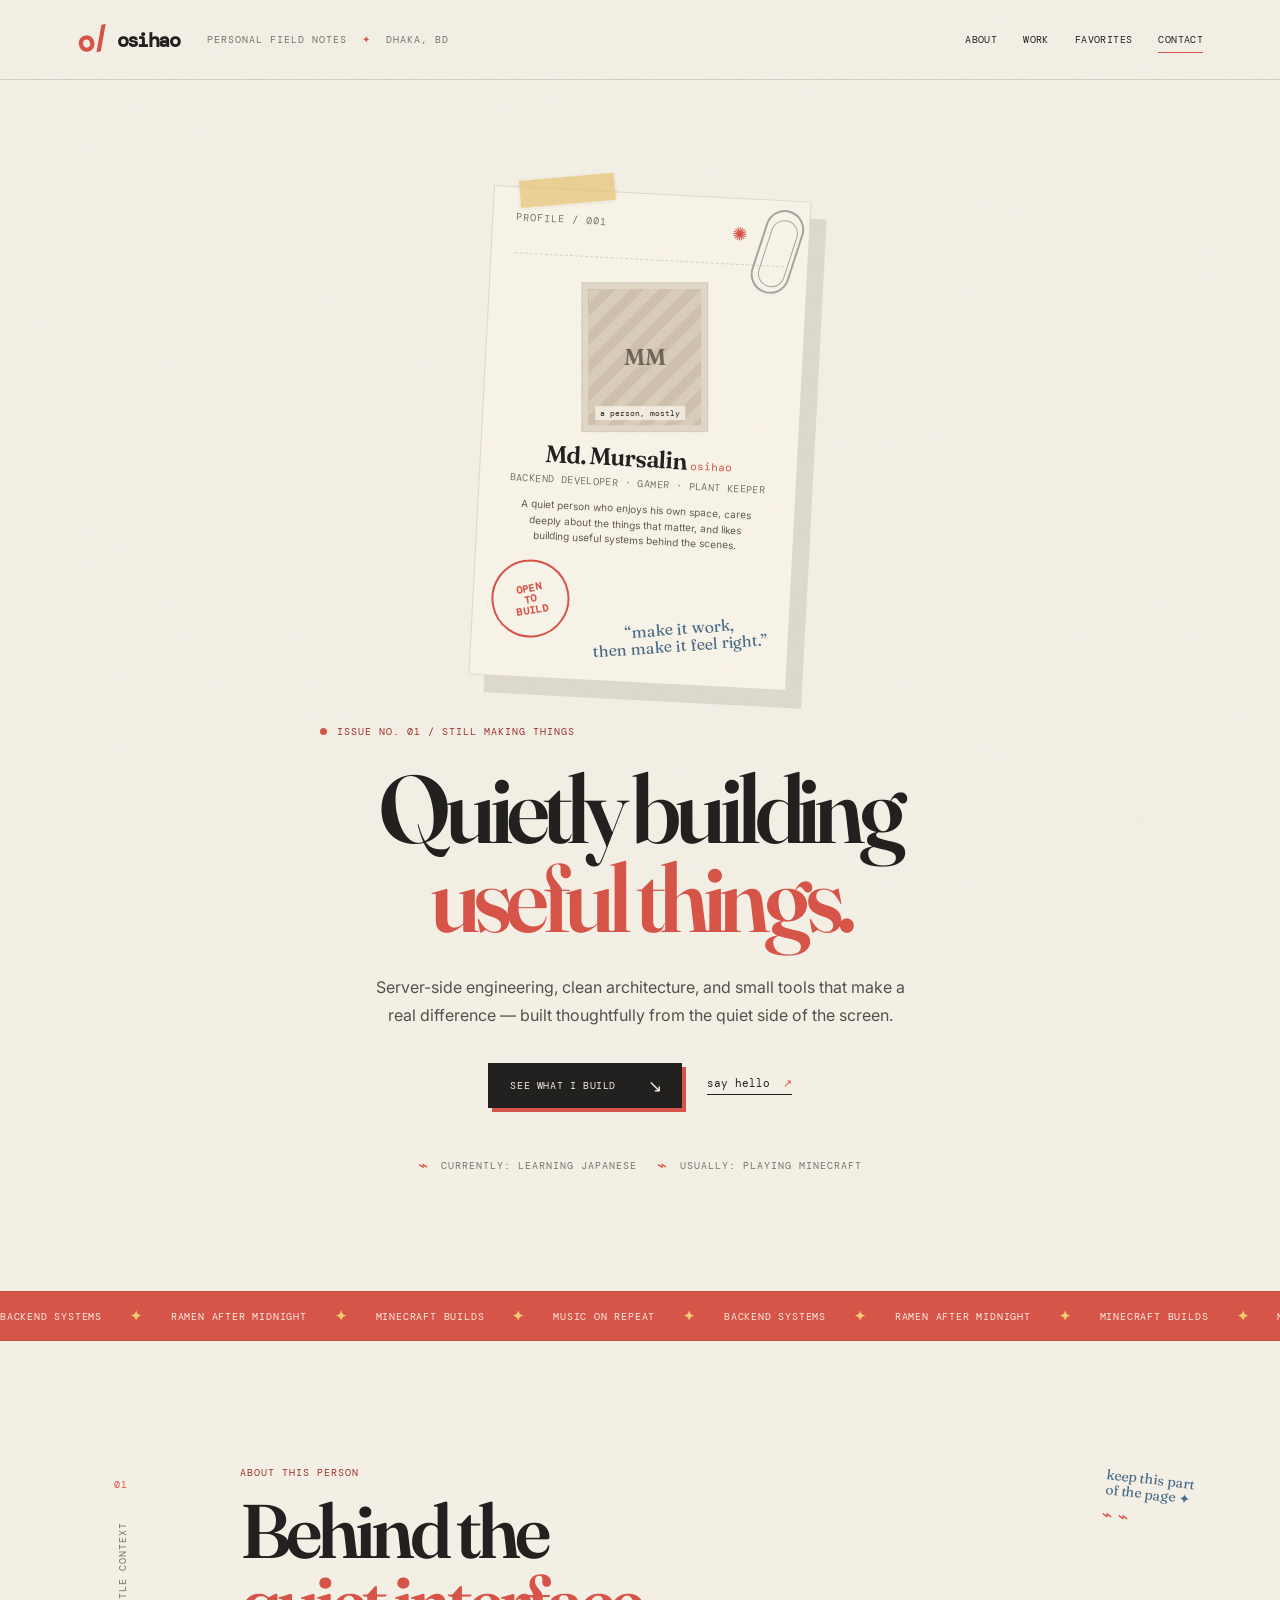
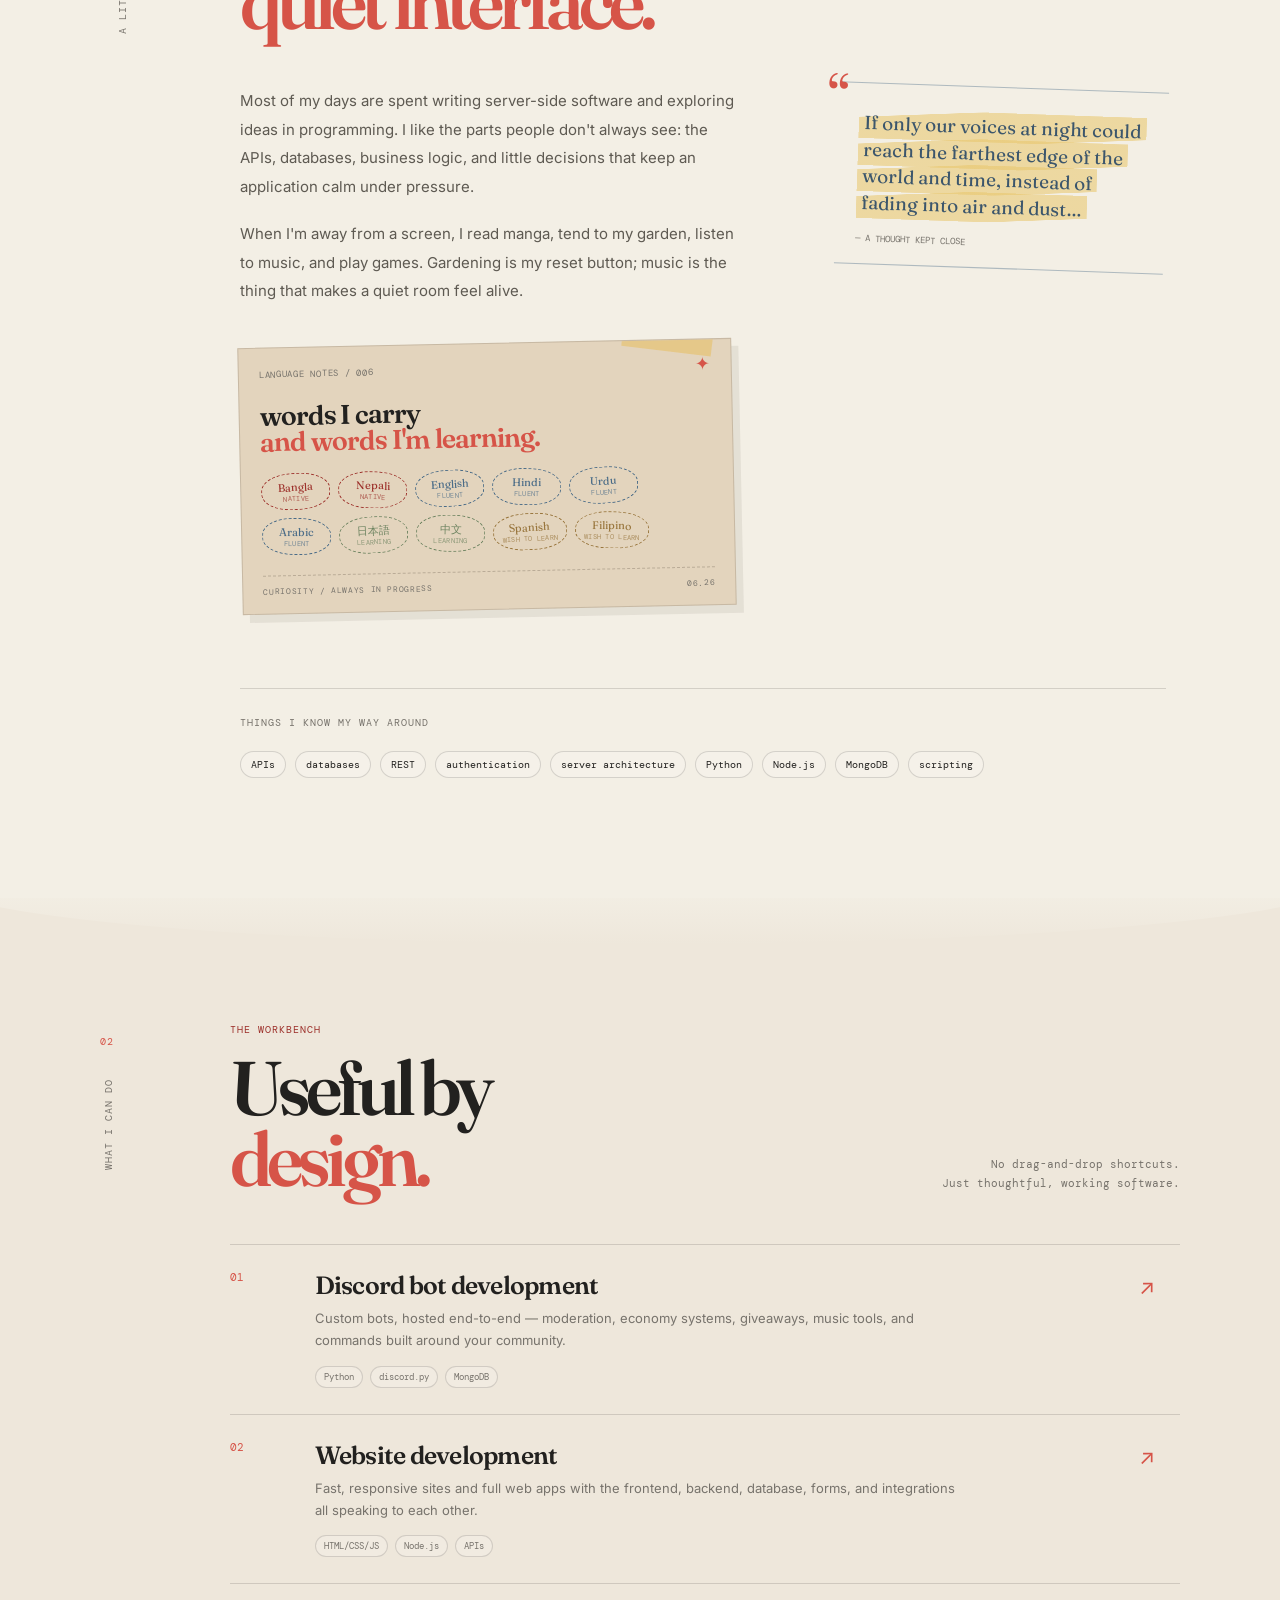
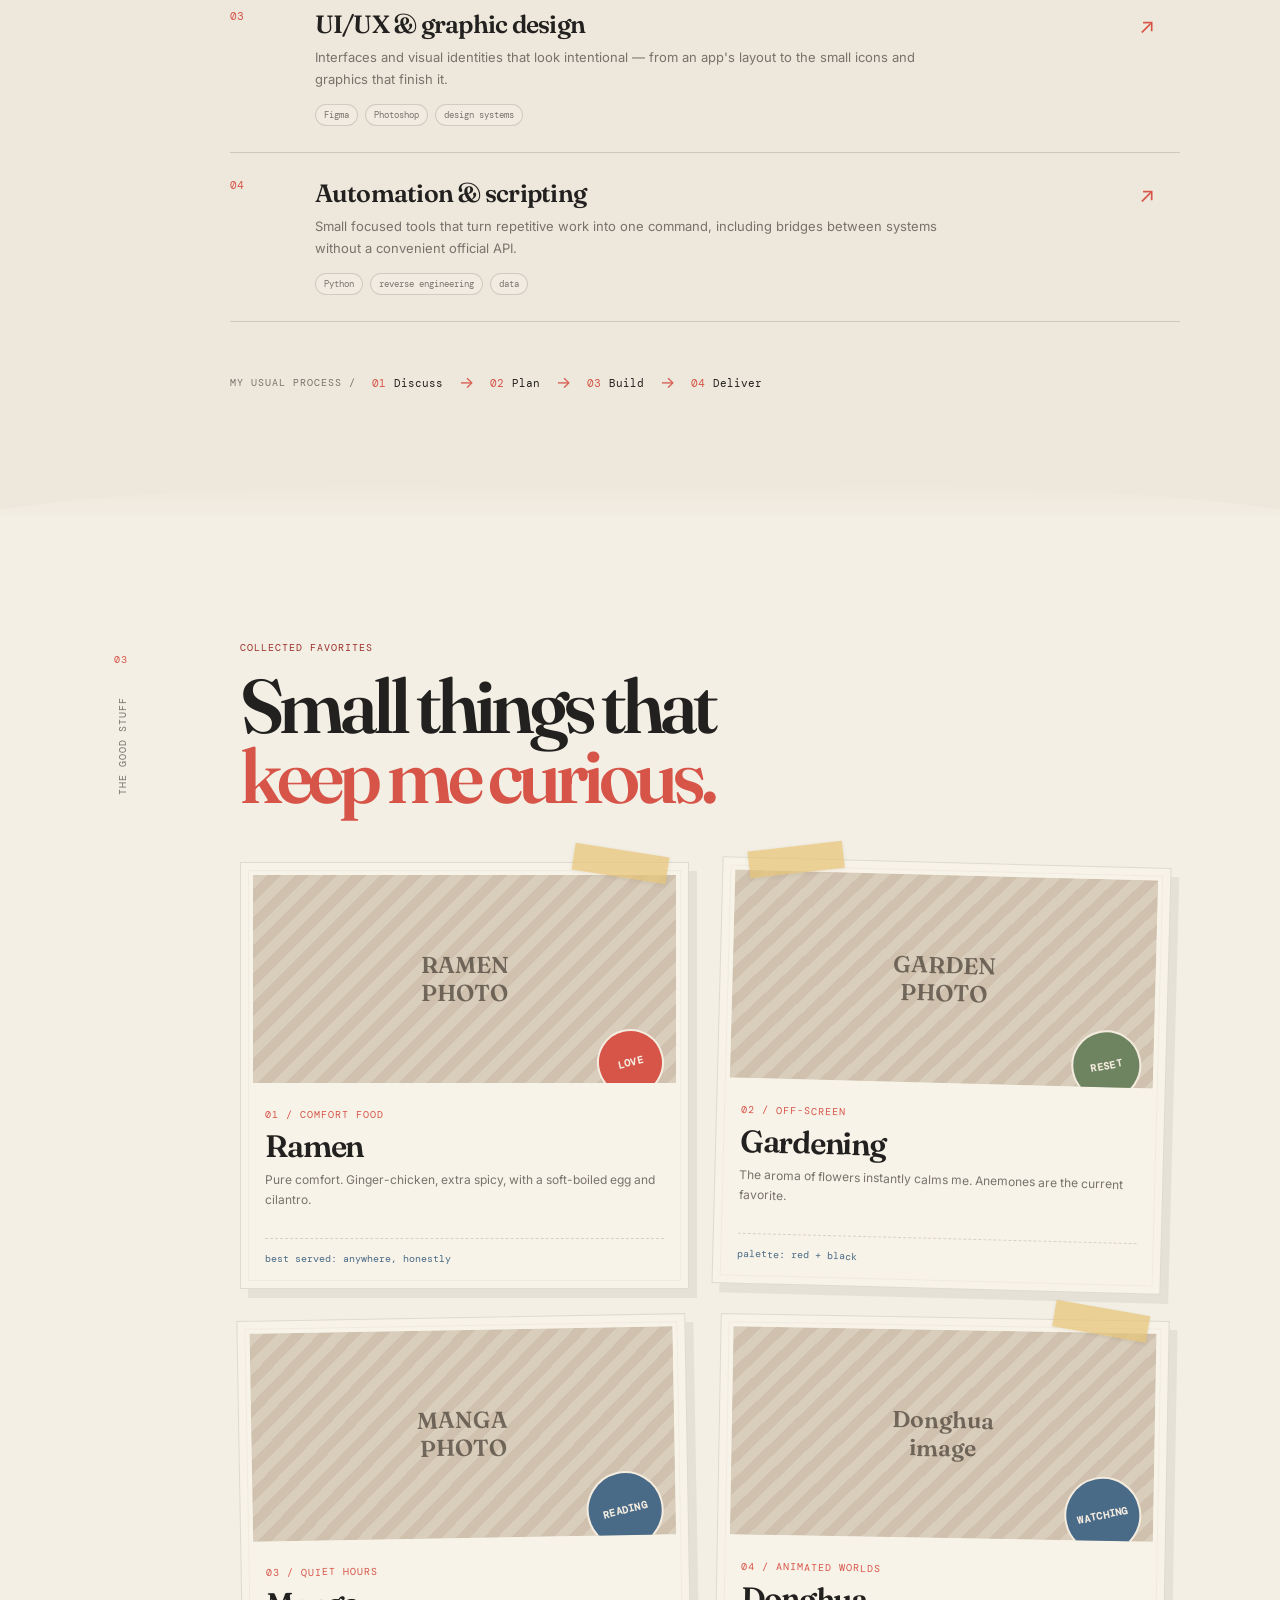
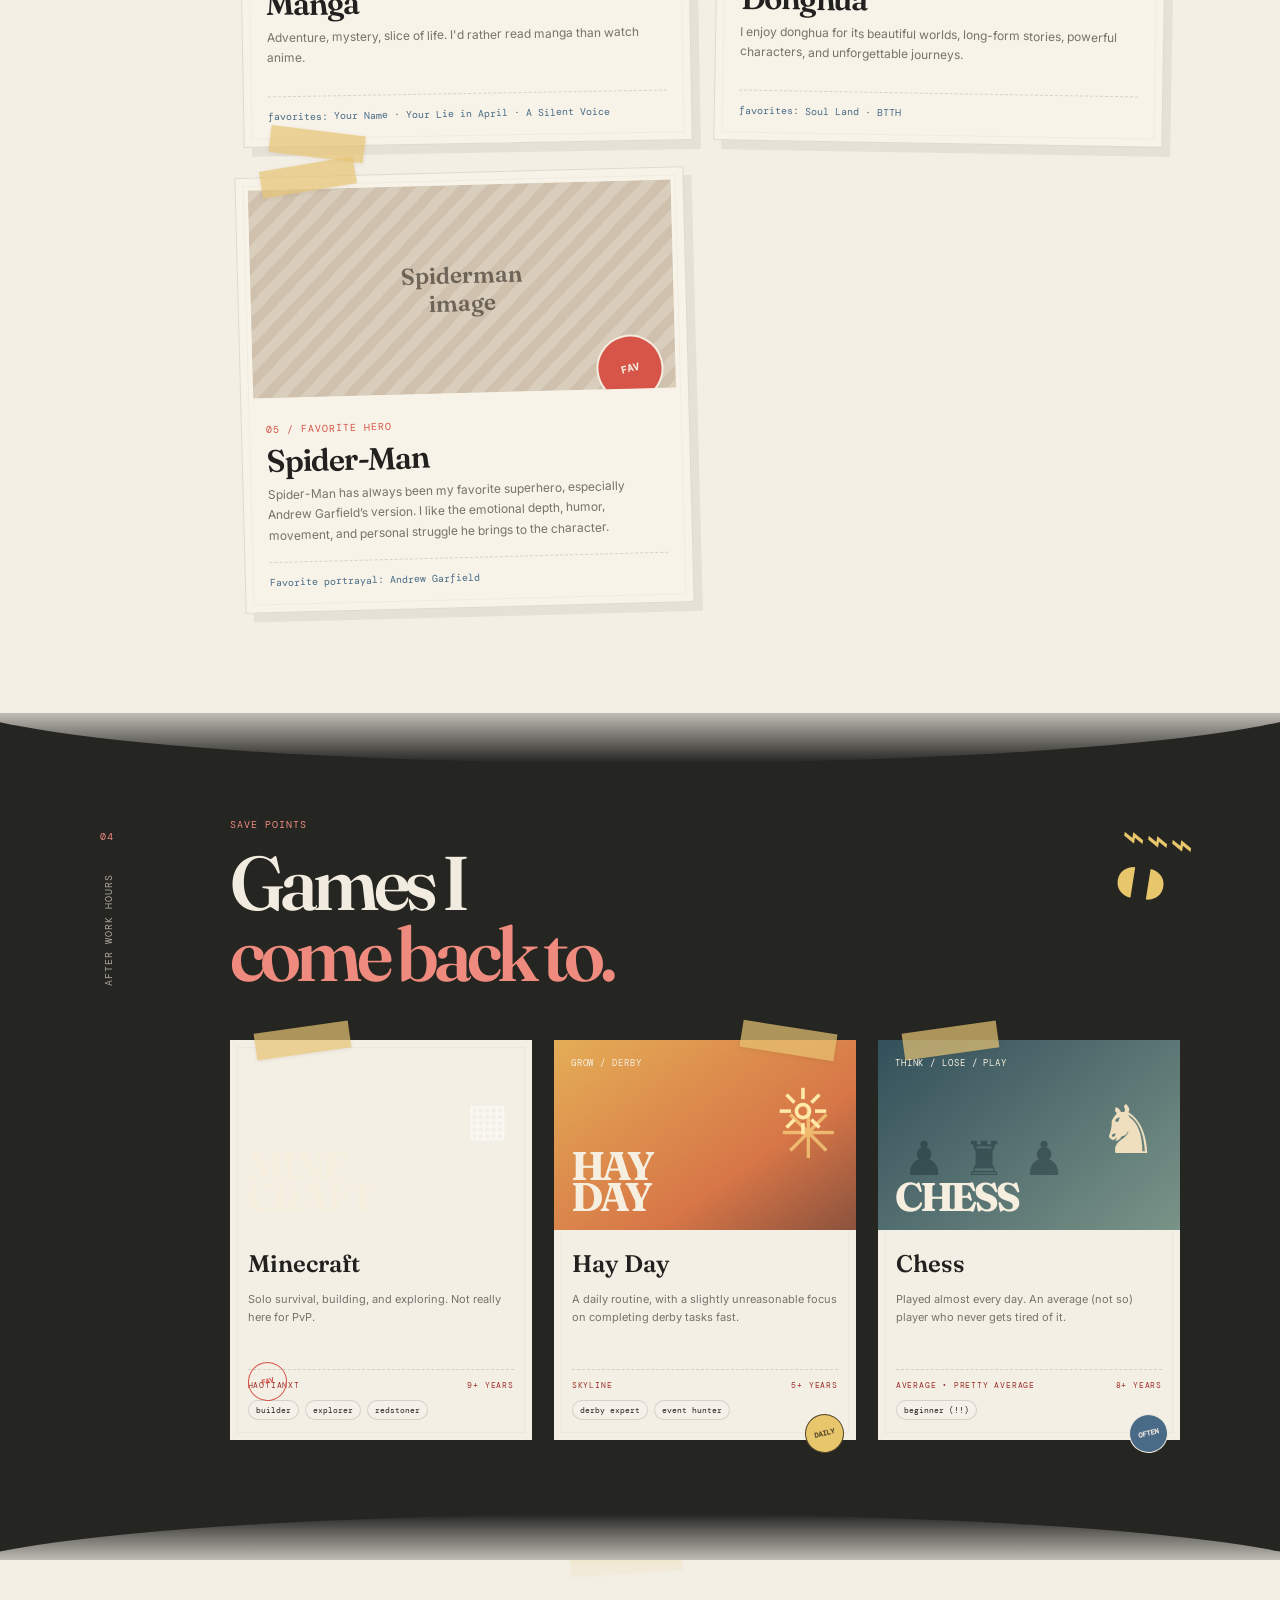
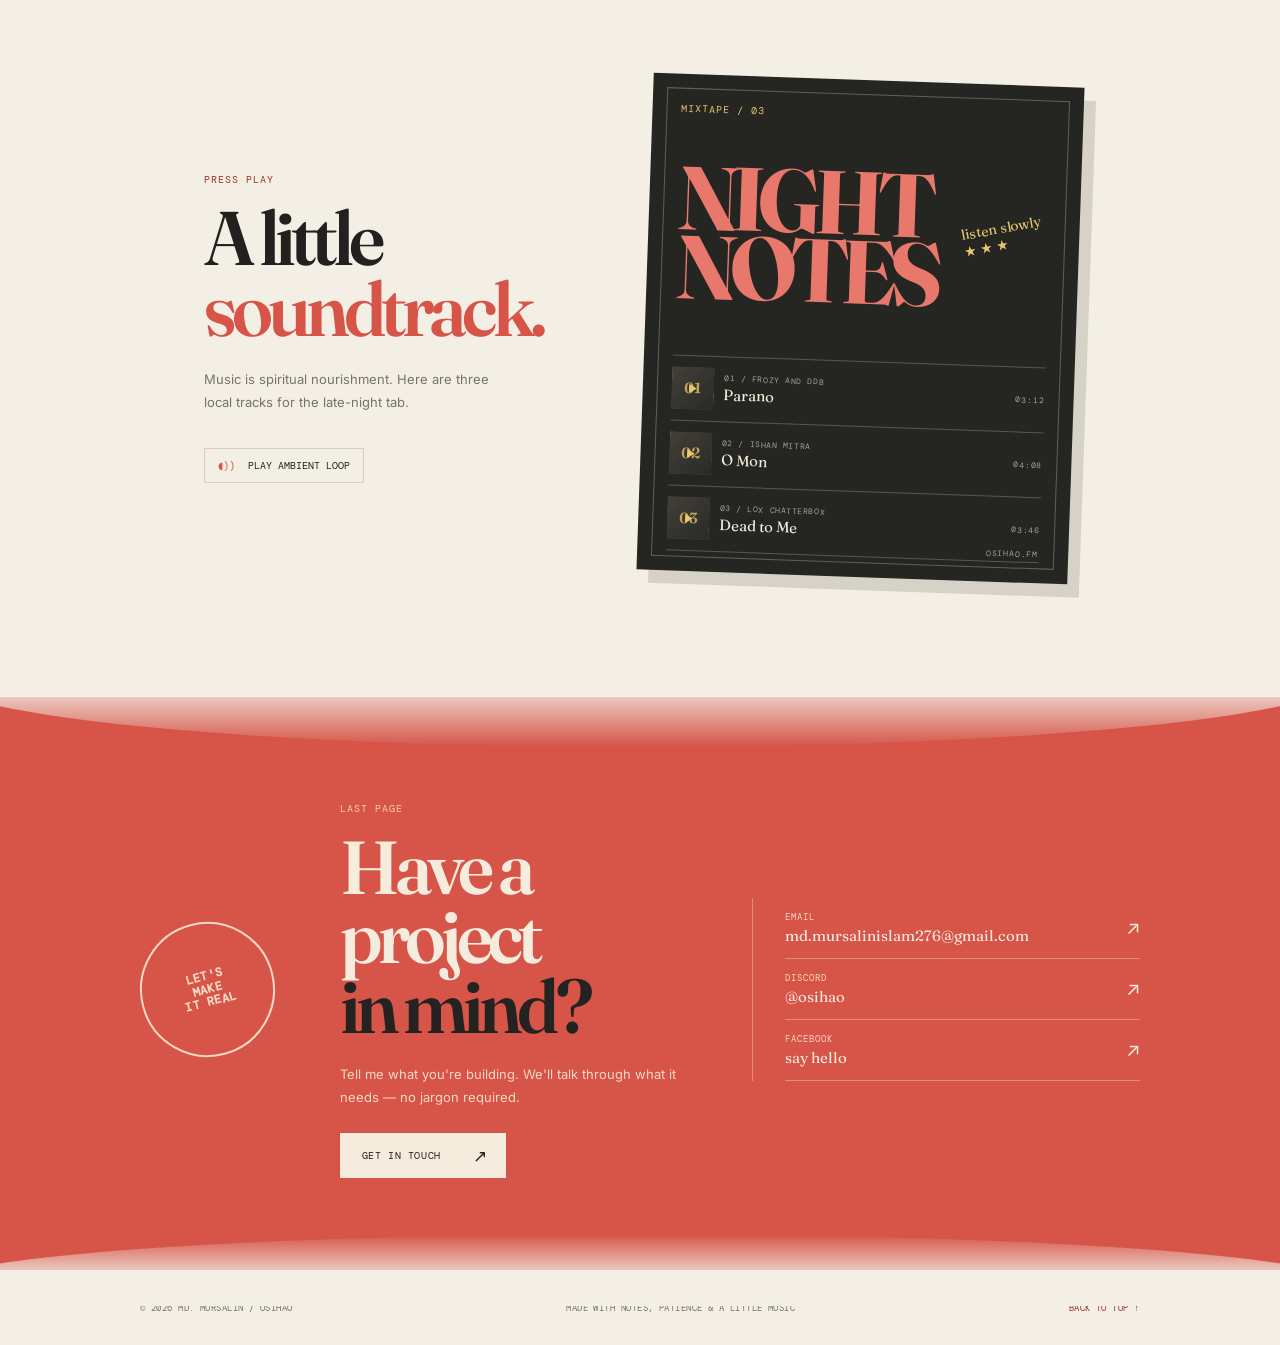
==== commit 9bb84f63: "Add files via upload" ====
--- a/index.html
+++ b/index.html
@@ -1,928 +1,312 @@
-<!DOCTYPE html>
+<!doctype html>
 <html lang="en">
 <head>
-    <script async src="https://www.googletagmanager.com/gtag/js?id=G-J0LX69FRC1"></script>
-    <script>
-      window.dataLayer = window.dataLayer || [];
-      function gtag(){dataLayer.push(arguments);}
-      gtag('js', new Date());
-      gtag('config', 'G-J0LX69FRC1');
-    </script>
-
-    <meta charset="UTF-8">
-    <meta name="viewport" content="width=device-width, initial-scale=1.0">
-    <title>Md. Mursalin - Portfolio</title>
-    <meta name="description" content="Hi, I'm Mursalin (osihao) — a backend developer from Bangladesh with experience in reverse engineering and game modding. This is my personal space.">
-
-    <link rel="icon" type="image/svg+xml" href="data:image/svg+xml,<svg xmlns='http://www.w3.org/2000/svg' viewBox='0 0 64 64'><rect width='64' height='64' rx='14' fill='%23040e12'/><text x='50%25' y='54%25' dominant-baseline='middle' text-anchor='middle' font-family='Inter,sans-serif' font-size='36' font-weight='700' fill='%234ECDC4'>M</text></svg>">
-
-    <meta property="og:type" content="website">
-    <meta property="og:title" content="Md. Mursalin - Portfolio">
-    <meta property="og:description" content="Hi, I'm Md. Mursalin (osihao) — a backend developer from Bangladesh with experience in reverse engineering and game modding. This is my personal space.">
-    <meta property="og:image" content="pfp.png">
-    <meta name="twitter:card" content="summary">
-    <meta name="twitter:title" content="Md. Mursalin - Portfolio">
-    <meta name="twitter:description" content="Hi, I'm Mursalin (osihao) — a backend developer from Bangladesh with experience in reverse engineering and game modding. This is my personal space.">
-    <meta name="twitter:image" content="pfp.png">
-
-    <link rel="preconnect" href="https://fonts.googleapis.com">
-    <link rel="preconnect" href="https://fonts.gstatic.com" crossorigin>
-    <link href="https://fonts.googleapis.com/css2?family=Inter:wght@300;400;500;600;700&family=Fraunces:ital,opsz,wght@0,9..144,300;0,9..144,400;0,9..144,500;0,9..144,600;1,9..144,400;1,9..144,500&family=JetBrains+Mono:wght@400;500;600&display=swap" rel="stylesheet">
-    <link rel="stylesheet" href="style.css">
+  <meta charset="utf-8">
+  <meta name="viewport" content="width=device-width, initial-scale=1">
+  <meta name="description" content="The personal notebook of Md. Mursalin — backend developer, builder, gamer, and quiet collector of good things.">
+  <title>osihao / notebook</title>
+  <link rel="preconnect" href="https://fonts.googleapis.com">
+  <link rel="preconnect" href="https://fonts.gstatic.com" crossorigin>
+  <link href="https://fonts.googleapis.com/css2?family=DM+Mono:wght@400;500&family=Fraunces:opsz,wght@9..144,400;9..144,600;9..144,700&family=Inter:wght@400;500;600;700&display=swap" rel="stylesheet">
+  <link rel="stylesheet" href="style.css">
 </head>
 <body>
-
-<!-- Aurora background layers -->
-<div class="aurora-bg">
-    <div class="aurora-layer"></div>
-    <div class="aurora-layer"></div>
-    <div class="aurora-layer"></div>
-</div>
-
-<!-- Theme transition overlay (radial pulse on music toggle) -->
-<div id="theme-overlay"></div>
-
-<!-- Particle container for click effects -->
-<div id="particle-container"></div>
-
-<!-- Cursor glow follower -->
-<div id="cursor-glow"></div>
-
-<!-- Audio -->
-<audio id="background-music">
-    <source src="paranoid.mp3" type="audio/mpeg">
-</audio>
-
-<!-- Loading screen -->
-<div id="loading-screen" class="loading-screen">
-    <div class="loader-content">
-        <div class="loader-logo">
-            <div class="loader-ring"></div>
-            <div class="loader-ring"></div>
-            <div class="loader-ring"></div>
-            <div class="loader-text">M</div>
-        </div>
-        <div class="loader-progress">
-            <div class="loader-bar"></div>
-        </div>
-        <p class="loader-message">Loading...</p>
+  <!--
+    Keep this HTML file beside your assets, or update the filenames directly:
+    profile: pfp.png
+    favorite photos: ramen.jpg / gardening.jpg / manga.jpg / donghua.jpg / spiderman.jpg
+    game photos: minecraft.jpg / hay-day.jpg / chess.jpg
+    music: paranoid.mp3 / song-1.mp3 / song-2.mp3 / song-3.mp3
+    music covers: song-1.jpg / song-2.jpg / song-3.jpg
+  -->
+
+  <div class="page-loader" id="pageLoader" aria-label="Opening portfolio" role="status">
+    <div class="loader-paper">
+      <div class="loader-stamp">OPEN<br>NOTEBOOK</div>
+      <div class="loader-rule"></div>
+      <span class="loader-kicker">field notes / 001</span>
+      <strong>osihao<span>_</span></strong>
+      <span class="loader-status">turning the page<span class="loading-dots">...</span></span>
     </div>
-</div>
-
-<!-- Music Player -->
-<div id="floating-music-player" class="floating-music-player">
-    <div class="music-playlist-panel" id="music-playlist-panel">
-        <div class="playlist-header">
-            <span class="playlist-header-title">
-                <svg width="12" height="12" viewBox="0 0 24 24" fill="currentColor" style="vertical-align:-1px;margin-right:5px;"><path d="M9 18V5l12-2v13"></path><circle cx="6" cy="18" r="3" fill="currentColor"></circle><circle cx="18" cy="16" r="3" fill="currentColor"></circle></svg>
-                Playlist
-            </span>
-            <button class="playlist-close-btn" id="playlist-close-btn" aria-label="Close playlist">
-                <svg width="11" height="11" viewBox="0 0 24 24" fill="none" stroke="currentColor" stroke-width="2.5" stroke-linecap="round"><line x1="18" y1="6" x2="6" y2="18"></line><line x1="6" y1="6" x2="18" y2="18"></line></svg>
-            </button>
-        </div>
-        <div class="playlist-items" id="playlist-items"></div>
-    </div>
-
-    <div class="music-player-content">
-        <div class="music-text-container">
-            <div class="music-disc-wrapper">
-                <div class="disc-outer-ring"></div>
-                <svg class="music-disc-svg" viewBox="0 0 32 32" fill="none" xmlns="http://www.w3.org/2000/svg">
-                    <g class="disc-body">
-                        <circle cx="16" cy="16" r="14" fill="#001a22" stroke="rgba(0,188,212,0.4)" stroke-width="1.5"/>
-                        <circle class="disc-groove" cx="16" cy="16" r="12" stroke-width="0.8" fill="none"/>
-                        <circle class="disc-groove" cx="16" cy="16" r="10" stroke-width="0.6" fill="none" opacity="0.7"/>
-                        <circle class="disc-groove" cx="16" cy="16" r="8" stroke-width="0.5" fill="none" opacity="0.5"/>
-                        <circle class="disc-groove" cx="16" cy="16" r="6" stroke-width="0.5" fill="none" opacity="0.4"/>
-                        <circle class="disc-label" cx="16" cy="16" r="4.5"/>
-                        <ellipse class="disc-highlight" cx="13" cy="13" rx="3" ry="2" transform="rotate(-30 13 13)"/>
-                        <circle class="disc-center" cx="16" cy="16" r="1.5"/>
-                    </g>
-                </svg>
-            </div>
-            <div class="music-track-info">
-                <div class="music-text" id="music-text">Click to play</div>
-                <div class="music-artist" id="music-artist"></div>
-            </div>
-        </div>
-
-        <div class="music-controls">
-            <button class="music-skip-btn" id="prev-btn" aria-label="Previous track">
-                <svg width="13" height="13" viewBox="0 0 24 24" fill="none" stroke="currentColor" stroke-width="2.5" stroke-linecap="round" stroke-linejoin="round">
-                    <polygon points="19 20 9 12 19 4 19 20"></polygon>
-                    <line x1="5" y1="19" x2="5" y2="5"></line>
-                </svg>
-            </button>
-            <button class="music-control-btn" id="music-control-btn" aria-label="Play/Pause Music">
-                <div class="icon-container">
-                    <svg class="play-icon" width="18" height="18" viewBox="0 0 24 24" fill="none" stroke="currentColor" stroke-width="2.5" stroke-linecap="round" stroke-linejoin="round">
-                        <polygon points="5 3 19 12 5 21 5 3"></polygon>
-                    </svg>
-                    <svg class="pause-icon hidden" width="18" height="18" viewBox="0 0 24 24" fill="none" stroke="currentColor" stroke-width="2.5" stroke-linecap="round" stroke-linejoin="round">
-                        <rect x="6" y="4" width="4" height="16"></rect>
-                        <rect x="14" y="4" width="4" height="16"></rect>
-                    </svg>
+  </div>
+  <div class="paper-noise" aria-hidden="true"></div>
+  <div class="site-shell">
+    <header class="site-header">
+      <a class="wordmark" href="#top" aria-label="Back to top">
+        <span class="wordmark-mark">o/</span>
+        <span>osihao</span>
+      </a>
+      <div class="header-note">personal field notes <span>✦</span> dhaka, bd</div>
+      <nav class="main-nav" aria-label="Main navigation">
+        <a href="#about">about</a>
+        <a href="#work">work</a>
+        <a href="#favorites">favorites</a>
+        <a href="#contact">contact</a>
+      </nav>
+    </header>
+
+    <main id="top">
+      <section class="hero section-grid" aria-labelledby="intro-title">
+        <div class="hero-copy reveal">
+          <div class="eyebrow"><span class="dot"></span> issue no. 01 / still making things</div>
+          <h1 id="intro-title">Quietly building<br><em>useful things.</em></h1>
+          <p class="hero-lede">Server-side engineering, clean architecture, and small tools that make a real difference — built thoughtfully from the quiet side of the screen.</p>
+          <div class="hero-actions">
+            <a class="button button-primary" href="#work">see what I build <span>↘</span></a>
+            <a class="text-link" href="mailto:md.mursalinislam276@gmail.com">say hello <span>↗</span></a>
+          </div>
+          <div class="hero-meta">
+            <span><i>⌁</i> currently: learning Japanese</span>
+            <span><i>⌁</i> usually: playing Minecraft</span>
+          </div>
+        </div>
+
+        <div class="hero-art reveal reveal-delay-1">
+          <div class="hero-note card-shadow tilt-card">
+            <div class="paperclip" aria-hidden="true"></div>
+            <div class="tape tape-top-left"></div>
+            <div class="note-topline"><span>PROFILE / 001</span><span>✺</span></div>
+            <div class="portrait-frame">
+              <img src="pfp.png" alt="Portrait of Md. Mursalin" class="profile-photo">
+              <div class="portrait-fallback" aria-hidden="true">MM</div>
+              <span class="photo-caption">a person, mostly</span>
+            </div>
+            <div class="portrait-name">Md. Mursalin <small>osihao</small></div>
+            <div class="portrait-role">backend developer · gamer · plant keeper</div>
+            <p class="portrait-description">A quiet person who enjoys his own space, cares deeply about the things that matter, and likes building useful systems behind the scenes.</p>
+            <div class="stamp stamp-red">OPEN<br>TO<br>BUILD</div>
+            <div class="hand-note">“make it work,<br>then make it feel right.”</div>
+          </div>
+        </div>
+      </section>
+
+      <div class="ticker" aria-label="Interests">
+        <div class="ticker-track">
+          <span>backend systems</span><b>✦</b><span>ramen after midnight</span><b>✦</b><span>minecraft builds</span><b>✦</b><span>music on repeat</span><b>✦</b><span>backend systems</span><b>✦</b><span>ramen after midnight</span><b>✦</b><span>minecraft builds</span><b>✦</b><span>music on repeat</span><b>✦</b>
+        </div>
+      </div>
+
+      <section id="about" class="notebook-section section-grid">
+        <div class="section-label reveal">
+          <span class="section-number">01</span>
+          <span class="vertical-label">a little context</span>
+        </div>
+        <div class="section-content reveal reveal-delay-1">
+          <div class="section-heading">
+            <span class="eyebrow">about this person</span>
+            <h2>Behind the<br><em>quiet interface.</em></h2>
+          </div>
+          <div class="margin-scribble" aria-hidden="true">keep this part<br>of the page ✦</div>
+          <div class="about-layout">
+            <div class="about-copy">
+              <p>Most of my days are spent writing server-side software and exploring ideas in programming. I like the parts people don't always see: the APIs, databases, business logic, and little decisions that keep an application calm under pressure.</p>
+              <p>When I'm away from a screen, I read manga, tend to my garden, listen to music, and play games. Gardening is my reset button; music is the thing that makes a quiet room feel alive.</p>
+              <div class="language-poster">
+                <div class="language-poster-head"><span>LANGUAGE NOTES / 006</span><span>✦</span></div>
+                <div class="language-poster-title">words I carry<br><em>and words I'm learning.</em></div>
+                <div class="language-stamps" aria-label="Language skills">
+                  <span class="language-stamp native">Bangla <small>native</small></span>
+                  <span class="language-stamp native">Nepali <small>native</small></span>
+                  <span class="language-stamp fluent">English <small>fluent</small></span>
+                  <span class="language-stamp fluent">Hindi <small>fluent</small></span>
+                  <span class="language-stamp fluent">Urdu <small>fluent</small></span>
+                  <span class="language-stamp fluent">Arabic <small>fluent</small></span>
+                  <span class="language-stamp learning">日本語 <small>learning</small></span>
+                  <span class="language-stamp learning">中文 <small>learning</small></span>
+                  <span class="language-stamp wish">Spanish <small>wish to learn</small></span>
+                  <span class="language-stamp wish">Filipino <small>wish to learn</small></span>
                 </div>
-            </button>
-            <button class="music-skip-btn" id="next-btn" aria-label="Next track">
-                <svg width="13" height="13" viewBox="0 0 24 24" fill="none" stroke="currentColor" stroke-width="2.5" stroke-linecap="round" stroke-linejoin="round">
-                    <polygon points="5 4 15 12 5 20 5 4"></polygon>
-                    <line x1="19" y1="5" x2="19" y2="19"></line>
-                </svg>
-            </button>
-        </div>
-
-        <button class="music-playlist-btn" id="playlist-toggle-btn" aria-label="Toggle playlist">
-            <svg width="14" height="14" viewBox="0 0 24 24" fill="none" stroke="currentColor" stroke-width="2.2" stroke-linecap="round" stroke-linejoin="round">
-                <line x1="8" y1="6" x2="21" y2="6"></line>
-                <line x1="8" y1="12" x2="21" y2="12"></line>
-                <line x1="8" y1="18" x2="21" y2="18"></line>
-                <line x1="3" y1="6" x2="3.01" y2="6"></line>
-                <line x1="3" y1="12" x2="3.01" y2="12"></line>
-                <line x1="3" y1="18" x2="3.01" y2="18"></line>
-            </svg>
-        </button>
-    </div>
-</div>
-
-<!-- ===== LANDING PAGE ===== -->
-<div id="landing-page" class="page active">
-    <div class="container">
-        <div class="profile-section">
-            <div class="pfp-container" data-testid="pfp-container" id="pfp-container">
-                <div class="orbit-dot orbit-dot-1"></div>
-                <div class="orbit-dot orbit-dot-2"></div>
-                <div class="orbit-dot orbit-dot-3"></div>
-                <div class="orbit-dot orbit-dot-4"></div>
-                <div class="orbit-ring ring-4"></div>
-                <div class="orbit-ring ring-3"></div>
-                <div class="orbit-ring ring-1"></div>
-                <!-- Profile image — two-layer cross-fade system -->
-                <div class="profile-picture" data-testid="img-profile">
-                    <img class="pfp-layer pfp-front" id="pfp-front" src="pfp.png" alt="Md. Mursalin">
-                    <img class="pfp-layer pfp-back"  id="pfp-back"  src="pfp2.png" alt="Md. Mursalin alt" aria-hidden="true">
-                    <!-- Directional scan-wipe reveal, sweeps during swap -->
-                    <div class="pfp-scan" id="pfp-scan"></div>
-                    <!-- Shimmer overlay shown during swap -->
-                    <div class="pfp-shimmer" id="pfp-shimmer"></div>
-                </div>
-                <div class="pfp-burst-ring" id="pfp-burst-ring"></div>
-            </div>
-
-            <span class="eyebrow">Backend Developer · Dhaka, Bangladesh</span>
-            <h1 data-testid="text-name" class="animated-name">Md. Mursalin<span class="name-alias">osihao</span></h1>
-            <p class="bio" data-testid="text-tagline">I'm a pretty typical person who prefers my own company and spends a lot of time gaming.</p>
-        </div>
-
-        <div class="quote-block" style="margin: 0 auto;">
-            <span class="quote-mark" aria-hidden="true">&ldquo;</span>
-            <p class="quote-text">If only our voices at night could reach the farthest edge of the world and time, instead of fading into air and dust&hellip;</p>
-        </div>
-
-        <nav class="nav-section">
-            <button class="nav-link" data-page="about" data-testid="button-about">
-                <svg width="20" height="20" viewBox="0 0 24 24" fill="none" stroke="currentColor" stroke-width="2">
-                    <path d="M20 21v-2a4 4 0 0 0-4-4H8a4 4 0 0 0-4 4v2"></path>
-                    <circle cx="12" cy="7" r="4"></circle>
-                </svg>
-                <span>About</span>
-            </button>
-            <button class="nav-link" data-page="services" data-testid="button-services">
-                <svg width="20" height="20" viewBox="0 0 24 24" fill="none" stroke="currentColor" stroke-width="2">
-                    <path d="M12 2v2"></path>
-                    <path d="M12 20v2"></path>
-                    <path d="m4.93 4.93 1.41 1.41"></path>
-                    <path d="m17.66 17.66 1.41 1.41"></path>
-                    <path d="M2 12h2"></path>
-                    <path d="M20 12h2"></path>
-                    <path d="m6.34 17.66-1.41 1.41"></path>
-                    <path d="m19.07 4.93-1.41 1.41"></path>
-                    <circle cx="12" cy="12" r="4"></circle>
-                </svg>
-                <span>Services</span>
-            </button>
-            <button class="nav-link" data-page="games" data-testid="button-games">
-                <svg width="20" height="20" viewBox="0 0 24 24" fill="none" stroke="currentColor" stroke-width="2">
-                    <path d="M17.32 5H6.68a4 4 0 0 0-3.978 3.59c-.006.052-.01.101-.017.152C2.604 9.416 2 14.456 2 16a3 3 0 0 0 3 3c1 0 1.5-.5 2-1l1.414-1.414A2 2 0 0 1 9.828 16h4.344a2 2 0 0 1 1.414.586L17 18c.5.5 1 1 2 1a3 3 0 0 0 3-3c0-1.545-.604-6.584-.685-7.258-.007-.05-.011-.1-.017-.151A4 4 0 0 0 17.32 5z"></path>
-                </svg>
-                <span>Games</span>
-            </button>
-            <button class="nav-link" data-page="favorites" data-testid="button-favorites">
-                <svg width="20" height="20" viewBox="0 0 24 24" fill="none" stroke="currentColor" stroke-width="2">
-                    <path d="M20.84 4.61a5.5 5.5 0 0 0-7.78 0L12 5.67l-1.06-1.06a5.5 5.5 0 0 0-7.78 7.78l1.06 1.06L12 21.23l7.78-7.78 1.06-1.06a5.5 5.5 0 0 0 0-7.78z"></path>
-                </svg>
-                <span>Favorites</span>
-            </button>
-            <button class="nav-link" data-page="social" data-testid="button-social">
-                <svg width="20" height="20" viewBox="0 0 24 24" fill="none" stroke="currentColor" stroke-width="2">
-                    <circle cx="18" cy="5" r="3"></circle>
-                    <circle cx="6" cy="12" r="3"></circle>
-                    <circle cx="18" cy="19" r="3"></circle>
-                    <line x1="8.59" y1="13.51" x2="15.42" y2="17.49"></line>
-                    <line x1="15.41" y1="6.51" x2="8.59" y2="10.49"></line>
-                </svg>
-                <span>Social</span>
-            </button>
-        </nav>
-    </div>
-</div>
-
-<!-- ===== ABOUT PAGE ===== -->
-<div id="about-page" class="page">
-    <div class="container">
-        <header class="page-header">
-            <button class="back-btn" data-testid="button-back">
-                <svg width="18" height="18" viewBox="0 0 24 24" fill="none" stroke="currentColor" stroke-width="2">
-                    <line x1="19" y1="12" x2="5" y2="12"></line>
-                    <polyline points="12 19 5 12 12 5"></polyline>
-                </svg>
-                Back
-            </button>
-            <h2 data-testid="text-page-title">About Me<span class="section-index">01</span></h2>
-        </header>
-
-        <div class="about-grid">
-            <div class="about-card">
-                <div class="about-card-header">
-                    <div class="about-card-icon">
-                        <svg width="21" height="21" viewBox="0 0 24 24" fill="none" stroke="currentColor" stroke-width="1.8">
-                            <path d="M20 21v-2a4 4 0 0 0-4-4H8a4 4 0 0 0-4 4v2"></path>
-                            <circle cx="12" cy="7" r="4"></circle>
-                        </svg>
-                    </div>
-                    <div>
-                        <div class="about-card-title">Who I am</div>
-                        <div class="about-card-subtitle">Md. Mursalin (osihao) · Bangladesh</div>
-                    </div>
-                </div>
-                <div class="about-card-body">
-                    <p>Hey, I'm <strong>Mursalin</strong>, though most people call me <strong>osihao</strong>. I'm a quiet person who enjoys having my own space, but I care deeply about the things that matter to me.</p>
-                    <p>I spend most of my days writing server-side software and exploring ideas in programming. I enjoy coding, especially when it comes to building clean and useful systems that solve real problems.</p>
-                    <p>Outside of programming, I like to relax with music, games, and manga. I also enjoy gardening, which gives me a refreshing balance away from screens.</p>
-                    <p>My native language is Bengali. I can also speak Nepali, Hindi, Urdu, and Arabic, and lately I've been learning Chinese and Japanese out of curiosity and an interest in different cultures.</p>
-                </div>
-            </div>
-
-            <div class="about-card">
-                <div class="about-card-header">
-                    <div class="about-card-icon">
-                        <svg width="21" height="21" viewBox="0 0 24 24" fill="none" stroke="currentColor" stroke-width="1.8">
-                            <rect x="2" y="7" width="20" height="14" rx="2" ry="2"></rect>
-                            <path d="M16 21V5a2 2 0 0 0-2-2h-4a2 2 0 0 0-2 2v16"></path>
-                        </svg>
-                    </div>
-                    <div>
-                        <div class="about-card-title">Backend Developer</div>
-                        <div class="about-card-subtitle">Full-time · Server-side Engineering</div>
-                    </div>
-                </div>
-                <div class="about-card-body">
-                    <p>Most of my time is spent working on backend systems. I enjoy building the parts of applications that run behind the scenes - designing APIs, working with databases, and writing the logic that keeps everything running smoothly.</p>
-                    <p>I care about clean architecture, clear code, and systems that are reliable and scalable. My focus is on building things that work well in real use and continue to perform under pressure.</p>
-                </div>
-                <div class="skill-pills">
-                    <span class="skill-pill">APIs</span>
-                    <span class="skill-pill">Databases</span>
-                    <span class="skill-pill">Server Architecture</span>
-                    <span class="skill-pill">Business Logic</span>
-                    <span class="skill-pill">REST</span>
-                    <span class="skill-pill">Authentication</span>
-                </div>
-            </div>
-
-            <div class="about-card">
-                <div class="about-card-header">
-                    <div class="about-card-icon">
-                        <svg width="21" height="21" viewBox="0 0 24 24" fill="none" stroke="currentColor" stroke-width="1.8">
-                            <path d="M14.7 6.3a1 1 0 0 0 0 1.4l1.6 1.6a1 1 0 0 0 1.4 0l3.77-3.77a6 6 0 0 1-7.94 7.94l-6.91 6.91a2.12 2.12 0 0 1-3-3l6.91-6.91a6 6 0 0 1 7.94-7.94l-3.76 3.76z"></path>
-                        </svg>
-                    </div>
-                    <div>
-                        <div class="about-card-title">Other Technical Skills</div>
-                        <div class="about-card-subtitle">Side work & personal interests</div>
-                    </div>
-                </div>
-                <div class="about-card-body">
-                    <div class="role-item">
-                        <div class="role-dot"></div>
-                        <div class="role-content">
-                            <div class="role-title">Reverse Engineering</div>
-                            <div class="role-desc">Analyzing and understanding how software works under the hood — dissecting binaries, inspecting network traffic, and figuring out undocumented behavior.</div>
-                        </div>
-                    </div>
-                    <div class="role-item">
-                        <div class="role-dot"></div>
-                        <div class="role-content">
-                            <div class="role-title">Game & App Modding</div>
-                            <div class="role-desc">Modifying games and apps to add features, change behavior, or just explore what's possible. It's where reverse engineering and creativity meet.</div>
-                        </div>
-                    </div>
-                    <div class="role-item">
-                        <div class="role-dot"></div>
-                        <div class="role-content">
-                            <div class="role-title">Dynamic Analysis</div>
-                            <div class="role-desc">Analyzing how software behaves during execution — observing runtime behavior, tracing processes, and understanding how systems respond under different conditions.</div>
-                        </div>
-                    </div>
-                </div>
-                <div class="skill-pills">
-                    <span class="skill-pill">Reverse Engineering</span>
-                    <span class="skill-pill">Game Modding</span>
-                    <span class="skill-pill">App Modding</span>
-                    <span class="skill-pill">Binary Analysis</span>
-                    <span class="skill-pill">Dynamic Analysis</span>
-                    <span class="skill-pill">Scripting</span>
-                </div>
-            </div>
-        </div>
-    </div>
-</div>
-
-<!-- ===== SERVICES PAGE ===== -->
-<div id="services-page" class="page">
-    <div class="container">
-        <header class="page-header">
-            <button class="back-btn" data-testid="button-back">
-                <svg width="18" height="18" viewBox="0 0 24 24" fill="none" stroke="currentColor" stroke-width="2">
-                    <line x1="19" y1="12" x2="5" y2="12"></line>
-                    <polyline points="12 19 5 12 12 5"></polyline>
-                </svg>
-                Back
-            </button>
-            <h2 data-testid="text-page-title">Services<span class="section-index">02</span></h2>
-        </header>
-
-        <p class="services-intro">I take on a limited number of freelance projects across development and design — end-to-end, A to Z, from first sketch to final deployment. Here's what I offer, in plain terms.</p>
-
-        <div class="services-grid">
-            <div class="service-card" data-testid="service-discord-bots">
-                <div class="service-card-header">
-                    <div class="service-icon">
-                        <svg width="24" height="24" viewBox="0 0 24 24" fill="currentColor">
-                            <path d="M20.317 4.37a19.791 19.791 0 0 0-4.885-1.515a.074.074 0 0 0-.079.037c-.21.375-.444.864-.608 1.25a18.27 18.27 0 0 0-5.487 0a12.64 12.64 0 0 0-.617-1.25a.077.077 0 0 0-.079-.037A19.736 19.736 0 0 0 3.677 4.37a.07.07 0 0 0-.032.027C.533 9.046-.32 13.58.099 18.057a.082.082 0 0 0 .031.057a19.9 19.9 0 0 0 5.993 3.03a.078.078 0 0 0 .084-.028a14.09 14.09 0 0 0 1.226-1.994a.076.076 0 0 0-.041-.106a13.107 13.107 0 0 1-1.872-.892a.077.077 0 0 1-.008-.128a10.2 10.2 0 0 0 .372-.292a.074.074 0 0 1 .077-.01c3.928 1.793 8.18 1.793 12.062 0a.074.074 0 0 1 .078.01c.12.098.246.198.373.292a.077.077 0 0 1-.006.127a12.299 12.299 0 0 1-1.873.892a.077.077 0 0 0-.041.107c.36.698.772 1.362 1.225 1.993a.076.076 0 0 0 .084.028a19.839 19.839 0 0 0 6.002-3.03a.077.077 0 0 0 .032-.054c.5-5.177-.838-9.674-3.549-13.66a.061.061 0 0 0-.031-.03zM8.02 15.33c-1.183 0-2.157-1.085-2.157-2.419c0-1.333.956-2.419 2.157-2.419c1.21 0 2.176 1.096 2.157 2.42c0 1.333-.956 2.418-2.157 2.418zm7.975 0c-1.183 0-2.157-1.085-2.157-2.419c0-1.333.955-2.419 2.157-2.419c1.21 0 2.176 1.096 2.157 2.42c0 1.333-.946 2.418-2.157 2.418z"/>
-                        </svg>
-                    </div>
-                    <div class="service-card-title-wrap">
-                        <div class="service-title">Discord Bot Development</div>
-                        <div class="service-subtitle">Custom bots, built & hosted end-to-end</div>
-                    </div>
-                    <div class="service-range">A—Z</div>
-                </div>
-                <p class="service-desc">If you run a Discord server and wish it could do more — welcome new members automatically, hand out roles, run giveaways, track an economy, or just play music — I build that bot for you from a blank file. Not a template you configure yourself; actual custom code written around what your server needs.</p>
-                <p class="service-desc">I also handle the unglamorous part most people get stuck on: getting the bot online 24/7 without it going offline when your computer's off. That means proper hosting, a database if the bot needs to remember things, and a bot that keeps running quietly in the background.</p>
-                <div class="service-ideal">
-                    <svg width="13" height="13" viewBox="0 0 24 24" fill="none" stroke="currentColor" stroke-width="2"><circle cx="12" cy="12" r="10"></circle><circle cx="12" cy="12" r="6"></circle><circle cx="12" cy="12" r="2"></circle></svg>
-                    <span><strong>Great for:</strong> gaming communities, Discord servers, small businesses, content creators, study/hobby groups</span>
-                </div>
-                <ul class="service-checklist">
-                    <li><svg width="14" height="14" viewBox="0 0 24 24" fill="none" stroke="currentColor" stroke-width="2.5"><polyline points="20 6 9 17 4 12"></polyline></svg><span><strong>Moderation & auto-mod</strong> — auto-delete spam/links, warn & timeout systems, logging</span></li>
-                    <li><svg width="14" height="14" viewBox="0 0 24 24" fill="none" stroke="currentColor" stroke-width="2.5"><polyline points="20 6 9 17 4 12"></polyline></svg><span><strong>Economy & leveling</strong> — virtual currency, XP/rank systems, leaderboards, shops</span></li>
-                    <li><svg width="14" height="14" viewBox="0 0 24 24" fill="none" stroke="currentColor" stroke-width="2.5"><polyline points="20 6 9 17 4 12"></polyline></svg><span><strong>Giveaways & events</strong> — timed giveaways, entry requirements, winner picking</span></li>
-                    <li><svg width="14" height="14" viewBox="0 0 24 24" fill="none" stroke="currentColor" stroke-width="2.5"><polyline points="20 6 9 17 4 12"></polyline></svg><span><strong>Music & voice tools</strong> — queue-based music playback, voice-channel utilities</span></li>
-                    <li><svg width="14" height="14" viewBox="0 0 24 24" fill="none" stroke="currentColor" stroke-width="2.5"><polyline points="20 6 9 17 4 12"></polyline></svg><span><strong>Custom commands & buttons</strong> — slash commands, dropdowns, interactive menus</span></li>
-                    <li><svg width="14" height="14" viewBox="0 0 24 24" fill="none" stroke="currentColor" stroke-width="2.5"><polyline points="20 6 9 17 4 12"></polyline></svg><span><strong>Hosting & setup</strong> — 24/7 uptime, database, and a walkthrough of how to manage it</span></li>
-                </ul>
-                <div class="service-tags">
-                    <span class="tag">Python</span>
-                    <span class="tag">discord.py</span>
-                    <span class="tag">Node.js</span>
-                    <span class="tag">MongoDB</span>
-                    <span class="tag">REST APIs</span>
-                </div>
-            </div>
-
-            <div class="service-card" data-testid="service-websites">
-                <div class="service-card-header">
-                    <div class="service-icon">
-                        <svg width="24" height="24" viewBox="0 0 24 24" fill="none" stroke="currentColor" stroke-width="1.8">
-                            <circle cx="12" cy="12" r="10"></circle>
-                            <line x1="2" y1="12" x2="22" y2="12"></line>
-                            <path d="M12 2a15.3 15.3 0 0 1 4 10 15.3 15.3 0 0 1-4 10 15.3 15.3 0 0 1-4-10 15.3 15.3 0 0 1 4-10z"></path>
-                        </svg>
-                    </div>
-                    <div class="service-card-title-wrap">
-                        <div class="service-title">Website Development</div>
-                        <div class="service-subtitle">From landing pages to full web apps</div>
-                    </div>
-                    <div class="service-range">A—Z</div>
-                </div>
-                <p class="service-desc">Whether you need a single polished page or a full web application with logins and a database behind it, I build it from the ground up — no drag-and-drop builders, no page-speed-killing bloat. Just a site that's fast, looks the way you want, and actually works the way you expect on phones as much as desktops.</p>
-                <p class="service-desc">I write both the part people see (the frontend) and the part that runs behind the scenes (the backend) — so if your site needs to save data, send emails, process forms, or talk to another service, that's all part of the build, not an afterthought.</p>
-                <div class="service-ideal">
-                    <svg width="13" height="13" viewBox="0 0 24 24" fill="none" stroke="currentColor" stroke-width="2"><circle cx="12" cy="12" r="10"></circle><circle cx="12" cy="12" r="6"></circle><circle cx="12" cy="12" r="2"></circle></svg>
-                    <span><strong>Great for:</strong> freelancers, small businesses, startups, personal brands, portfolio sites</span>
-                </div>
-                <ul class="service-checklist">
-                    <li><svg width="14" height="14" viewBox="0 0 24 24" fill="none" stroke="currentColor" stroke-width="2.5"><polyline points="20 6 9 17 4 12"></polyline></svg><span><strong>Portfolio & personal sites</strong> — to showcase your work or yourself online</span></li>
-                    <li><svg width="14" height="14" viewBox="0 0 24 24" fill="none" stroke="currentColor" stroke-width="2.5"><polyline points="20 6 9 17 4 12"></polyline></svg><span><strong>Business & landing pages</strong> — built to explain your offer and convert visitors</span></li>
-                    <li><svg width="14" height="14" viewBox="0 0 24 24" fill="none" stroke="currentColor" stroke-width="2.5"><polyline points="20 6 9 17 4 12"></polyline></svg><span><strong>Full web apps & dashboards</strong> — logins, user accounts, admin panels</span></li>
-                    <li><svg width="14" height="14" viewBox="0 0 24 24" fill="none" stroke="currentColor" stroke-width="2.5"><polyline points="20 6 9 17 4 12"></polyline></svg><span><strong>Backend & API integration</strong> — payments, forms, third-party services</span></li>
-                    <li><svg width="14" height="14" viewBox="0 0 24 24" fill="none" stroke="currentColor" stroke-width="2.5"><polyline points="20 6 9 17 4 12"></polyline></svg><span><strong>Mobile-responsive design</strong> — looks and works right on any screen size</span></li>
-                    <li><svg width="14" height="14" viewBox="0 0 24 24" fill="none" stroke="currentColor" stroke-width="2.5"><polyline points="20 6 9 17 4 12"></polyline></svg><span><strong>Deployment & domain setup</strong> — I take it live, not just hand you code</span></li>
-                </ul>
-                <div class="service-tags">
-                    <span class="tag">HTML/CSS/JS</span>
-                    <span class="tag">React</span>
-                    <span class="tag">Node.js</span>
-                    <span class="tag">Databases</span>
-                    <span class="tag">Deployment</span>
-                </div>
-            </div>
-
-            <div class="service-card" data-testid="service-design">
-                <div class="service-card-header">
-                    <div class="service-icon">
-                        <svg width="24" height="24" viewBox="0 0 24 24" fill="none" stroke="currentColor" stroke-width="1.8">
-                            <path d="M12 19l7-7 3 3-7 7-3-3z"></path>
-                            <path d="M18 13l-1.5-7.5L2 2l3.5 14.5L13 18l5-5z"></path>
-                            <path d="M2 2l7.586 7.586"></path>
-                            <circle cx="11" cy="11" r="2"></circle>
-                        </svg>
-                    </div>
-                    <div class="service-card-title-wrap">
-                        <div class="service-title">UI/UX & Graphic Design</div>
-                        <div class="service-subtitle">Visual identity, start to finish</div>
-                    </div>
-                    <div class="service-range">A—Z</div>
-                </div>
-                <p class="service-desc">Before anything gets built, it needs to be designed — how it looks, how it feels to use, and whether someone can figure it out without instructions. I design interfaces and visual identities so that the finished product doesn't just work, it looks like it was made on purpose.</p>
-                <p class="service-desc">This covers the big picture (an app's full layout, a brand's whole look) and the small details too — the icon set, the color palette, the little graphics that make something feel finished instead of thrown together.</p>
-                <div class="service-ideal">
-                    <svg width="13" height="13" viewBox="0 0 24 24" fill="none" stroke="currentColor" stroke-width="2"><circle cx="12" cy="12" r="10"></circle><circle cx="12" cy="12" r="6"></circle><circle cx="12" cy="12" r="2"></circle></svg>
-                    <span><strong>Great for:</strong> Discord servers, apps needing a UI refresh, new brands, creators, businesses</span>
-                </div>
-                <ul class="service-checklist">
-                    <li><svg width="14" height="14" viewBox="0 0 24 24" fill="none" stroke="currentColor" stroke-width="2.5"><polyline points="20 6 9 17 4 12"></polyline></svg><span><strong>Website & app UI/UX</strong> — laid out clearly, designed to be easy to use</span></li>
-                    <li><svg width="14" height="14" viewBox="0 0 24 24" fill="none" stroke="currentColor" stroke-width="2.5"><polyline points="20 6 9 17 4 12"></polyline></svg><span><strong>Logo & brand identity</strong> — a look that's consistent and recognizable</span></li>
-                    <li><svg width="14" height="14" viewBox="0 0 24 24" fill="none" stroke="currentColor" stroke-width="2.5"><polyline points="20 6 9 17 4 12"></polyline></svg><span><strong>Discord server branding</strong> — banners, role icons, emojis, server layout</span></li>
-                    <li><svg width="14" height="14" viewBox="0 0 24 24" fill="none" stroke="currentColor" stroke-width="2.5"><polyline points="20 6 9 17 4 12"></polyline></svg><span><strong>Social media graphics</strong> — banners, thumbnails, post templates</span></li>
-                    <li><svg width="14" height="14" viewBox="0 0 24 24" fill="none" stroke="currentColor" stroke-width="2.5"><polyline points="20 6 9 17 4 12"></polyline></svg><span><strong>Design systems</strong> — a reusable style guide so future updates stay consistent</span></li>
-                </ul>
-                <div class="service-tags">
-                    <span class="tag">Figma</span>
-                    <span class="tag">Photoshop</span>
-                    <span class="tag">Illustrator</span>
-                    <span class="tag">Design Systems</span>
-                </div>
-            </div>
-
-            <div class="service-card" data-testid="service-automation">
-                <div class="service-card-header">
-                    <div class="service-icon">
-                        <svg width="24" height="24" viewBox="0 0 24 24" fill="none" stroke="currentColor" stroke-width="1.8">
-                            <path d="M14.7 6.3a1 1 0 0 0 0 1.4l1.6 1.6a1 1 0 0 0 1.4 0l3.77-3.77a6 6 0 0 1-7.94 7.94l-6.91 6.91a2.12 2.12 0 0 1-3-3l6.91-6.91a6 6 0 0 1 7.94-7.94l-3.76 3.76z"></path>
-                        </svg>
-                    </div>
-                    <div class="service-card-title-wrap">
-                        <div class="service-title">Automation & Scripting</div>
-                        <div class="service-subtitle">Reverse engineering-backed tooling</div>
-                    </div>
-                    <div class="service-range">A—Z</div>
-                </div>
-                <p class="service-desc">If there's a task you or your team does by hand, over and over, there's a decent chance it can be automated — a script that does it in seconds instead of your afternoon. I write small, focused tools that take repetitive work off your plate.</p>
-                <p class="service-desc">Where this gets harder — and where my reverse-engineering background actually helps — is when two systems need to talk but there's no official way to connect them: no documented API, no public integration. I dig into how something works and build a bridge anyway.</p>
-                <div class="service-ideal">
-                    <svg width="13" height="13" viewBox="0 0 24 24" fill="none" stroke="currentColor" stroke-width="2"><circle cx="12" cy="12" r="10"></circle><circle cx="12" cy="12" r="6"></circle><circle cx="12" cy="12" r="2"></circle></svg>
-                    <span><strong>Great for:</strong> repetitive manual tasks, data collection, connecting disconnected tools</span>
-                </div>
-                <ul class="service-checklist">
-                    <li><svg width="14" height="14" viewBox="0 0 24 24" fill="none" stroke="currentColor" stroke-width="2.5"><polyline points="20 6 9 17 4 12"></polyline></svg><span><strong>Workflow automation</strong> — turn a repetitive manual task into one command</span></li>
-                    <li><svg width="14" height="14" viewBox="0 0 24 24" fill="none" stroke="currentColor" stroke-width="2.5"><polyline points="20 6 9 17 4 12"></polyline></svg><span><strong>Data scraping & processing</strong> — pull, clean, and organize data automatically</span></li>
-                    <li><svg width="14" height="14" viewBox="0 0 24 24" fill="none" stroke="currentColor" stroke-width="2.5"><polyline points="20 6 9 17 4 12"></polyline></svg><span><strong>Third-party integrations</strong> — connect apps and services that don't talk natively</span></li>
-                    <li><svg width="14" height="14" viewBox="0 0 24 24" fill="none" stroke="currentColor" stroke-width="2.5"><polyline points="20 6 9 17 4 12"></polyline></svg><span><strong>Undocumented format analysis</strong> — figuring out how something works when there's no manual</span></li>
-                </ul>
-                <div class="service-tags">
-                    <span class="tag">Python</span>
-                    <span class="tag">Scripting</span>
-                    <span class="tag">Reverse Engineering</span>
-                </div>
-            </div>
-        </div>
-
-        <div class="process-section">
-            <h3 class="process-heading">How I Work</h3>
-            <p class="process-subheading">No confusing back-and-forth — a straightforward process from first message to finished product.</p>
-            <div class="process-steps">
-                <div class="process-step">
-                    <div class="process-num">01</div>
-                    <div class="process-title">Discuss</div>
-                    <div class="process-desc">We talk through what you actually need — no jargon required. I ask questions until the goal is clear.</div>
-                </div>
-                <div class="process-step">
-                    <div class="process-num">02</div>
-                    <div class="process-title">Plan</div>
-                    <div class="process-desc">I map out the features, structure, and a realistic timeline before writing a single line of code.</div>
-                </div>
-                <div class="process-step">
-                    <div class="process-num">03</div>
-                    <div class="process-title">Build</div>
-                    <div class="process-desc">I develop it, test it against edge cases, and refine it until it works exactly as intended.</div>
-                </div>
-                <div class="process-step">
-                    <div class="process-num">04</div>
-                    <div class="process-title">Deliver</div>
-                    <div class="process-desc">You get the finished, working product — deployed and ready — plus a plain-language walkthrough of how it works.</div>
-                </div>
-            </div>
-        </div>
-
-        <div class="services-cta">
-            <div class="services-cta-text">
-                <div class="services-cta-title">Have a project in mind?</div>
-                <div class="services-cta-desc">Reach out and let's talk about what you're building.</div>
-            </div>
-            <button class="services-cta-btn" data-page="social" data-testid="button-services-contact">
-                Get in touch
-                <svg width="16" height="16" viewBox="0 0 24 24" fill="none" stroke="currentColor" stroke-width="2">
-                    <line x1="5" y1="12" x2="19" y2="12"></line>
-                    <polyline points="12 5 19 12 12 19"></polyline>
-                </svg>
-            </button>
-        </div>
-    </div>
-</div>
-
-<!-- ===== GAMES PAGE ===== -->
-<div id="games-page" class="page">
-    <div class="container">
-        <header class="page-header">
-            <button class="back-btn" data-testid="button-back">
-                <svg width="18" height="18" viewBox="0 0 24 24" fill="none" stroke="currentColor" stroke-width="2">
-                    <line x1="19" y1="12" x2="5" y2="12"></line>
-                    <polyline points="12 19 5 12 12 5"></polyline>
-                </svg>
-                Back
-            </button>
-            <h2 data-testid="text-page-title">Games I Play<span class="section-index">03</span></h2>
-        </header>
-
-        <div class="content-grid">
-            <div class="card game-card" data-testid="card-game-minecraft">
-                <div class="card-header">
-                    <div class="card-icon">
-                        <svg width="21" height="21" viewBox="0 0 24 24" fill="none" stroke="currentColor" stroke-width="1.8">
-                            <path d="M17.32 5H6.68a4 4 0 0 0-3.978 3.59c-.006.052-.01.101-.017.152C2.604 9.416 2 14.456 2 16a3 3 0 0 0 3 3c1 0 1.5-.5 2-1l1.414-1.414A2 2 0 0 1 9.828 16h4.344a2 2 0 0 1 1.414.586L17 18c.5.5 1 1 2 1a3 3 0 0 0 3-3c0-1.545-.604-6.584-.685-7.258-.007-.05-.011-.1-.017-.151A4 4 0 0 0 17.32 5z"></path>
-                            <line x1="6" y1="11" x2="10" y2="11"></line>
-                            <line x1="8" y1="9" x2="8" y2="13"></line>
-                            <line x1="15" y1="12" x2="15.01" y2="12"></line>
-                            <line x1="18" y1="10" x2="18.01" y2="10"></line>
-                        </svg>
-                    </div>
-                    <div class="card-badge badge-favorite">
-                        <svg width="12" height="12" viewBox="0 0 24 24" fill="currentColor"><path d="M12 2l2.9 6.26L22 9.27l-5 4.87 1.18 6.88L12 17.77l-6.18 3.25L7 14.14 2 9.27l7.1-1.01z"></path></svg>
-                        Favorite
-                    </div>
-                </div>
-                <h3>Minecraft</h3>
-                <p class="card-description">I spend most of my time in Minecraft. I enjoy playing solo on survival servers and specialize in building. I'm not really a fan of PvP.</p>
-                <div class="game-profile-info">
-                    <div class="profile-item">
-                        <svg width="14" height="14" viewBox="0 0 24 24" fill="none" stroke="currentColor" stroke-width="2">
-                            <path d="M20 21v-2a4 4 0 0 0-4-4H8a4 4 0 0 0-4 4v2"></path>
-                            <circle cx="12" cy="7" r="4"></circle>
-                        </svg>
-                        <span class="profile-label">Username:</span>
-                        <span class="profile-value">HAOTIANxT</span>
-                    </div>
-                    <div class="profile-item">
-                        <svg width="14" height="14" viewBox="0 0 24 24" fill="none" stroke="currentColor" stroke-width="2">
-                            <path d="M10 13a5 5 0 0 0 7.54.54l3-3a5 5 0 0 0-7.07-7.07l-1.72 1.71"></path>
-                            <path d="M14 11a5 5 0 0 0-7.54-.54l-3 3a5 5 0 0 0 7.07 7.07l1.71-1.71"></path>
-                        </svg>
-                        <a href="https://launch.minecraft.net/profile/HAOTIANxT" target="_blank" rel="noopener noreferrer" class="game-link">
-                            View Profile
-                            <svg width="12" height="12" viewBox="0 0 24 24" fill="none" stroke="currentColor" stroke-width="2">
-                                <path d="M18 13v6a2 2 0 0 1-2 2H5a2 2 0 0 1-2-2V8a2 2 0 0 1 2-2h6"></path>
-                                <polyline points="15 3 21 3 21 9"></polyline>
-                                <line x1="10" y1="14" x2="21" y2="3"></line>
-                            </svg>
-                        </a>
-                    </div>
-                </div>
-                <div class="card-details">
-                    <div class="detail-item">
-                        <svg width="14" height="14" viewBox="0 0 24 24" fill="none" stroke="currentColor" stroke-width="2">
-                            <rect x="2" y="3" width="20" height="14" rx="2" ry="2"></rect>
-                            <line x1="8" y1="21" x2="16" y2="21"></line>
-                            <line x1="12" y1="17" x2="12" y2="21"></line>
-                        </svg>
-                        <span>PC, Mobile</span>
-                    </div>
-                    <div class="detail-item">
-                        <svg width="14" height="14" viewBox="0 0 24 24" fill="none" stroke="currentColor" stroke-width="2">
-                            <circle cx="12" cy="12" r="10"></circle>
-                            <polyline points="12 6 12 12 16 14"></polyline>
-                        </svg>
-                        <span>8+ years</span>
-                    </div>
-                </div>
-                <div class="card-tags">
-                    <span class="tag">Builder</span>
-                    <span class="tag">Explorer</span>
-                    <span class="tag">Redstoner</span>
-                </div>
-            </div>
-
-            <div class="card game-card" data-testid="card-game-hayday">
-                <div class="card-header">
-                    <div class="card-icon">
-                        <svg width="21" height="21" viewBox="0 0 24 24" fill="none" stroke="currentColor" stroke-width="1.8">
-                            <path d="M12 22V12"></path>
-                            <path d="M12 12C12 7 9 3 5 3c0 5 2 8 7 9z"></path>
-                            <path d="M12 12c0-5 3-9 7-9 0 5-2 8-7 9z"></path>
-                            <path d="M12 22c-1-2.5-1-5 0-7"></path>
-                        </svg>
-                    </div>
-                    <div class="card-badge badge-daily">
-                        <svg width="12" height="12" viewBox="0 0 24 24" fill="none" stroke="currentColor" stroke-width="2"><circle cx="12" cy="12" r="9"></circle><circle cx="12" cy="12" r="5"></circle><circle cx="12" cy="12" r="1"></circle></svg>
-                        Daily
-                    </div>
-                </div>
-                <h3>Hay Day</h3>
-                <p class="card-description">Hay Day feels like a daily routine for me, but I'm a derby nerd, so I usually focus on stacking products to complete tasks as quickly as possible.</p>
-                <div class="game-profile-info">
-                    <div class="profile-item">
-                        <svg width="14" height="14" viewBox="0 0 24 24" fill="none" stroke="currentColor" stroke-width="2">
-                            <path d="M20 21v-2a4 4 0 0 0-4-4H8a4 4 0 0 0-4 4v2"></path>
-                            <circle cx="12" cy="7" r="4"></circle>
-                        </svg>
-                        <span class="profile-label">Farm Name:</span>
-                        <span class="profile-value">SkyLine</span>
-                    </div>
-                    <div class="profile-item">
-                        <svg width="14" height="14" viewBox="0 0 24 24" fill="none" stroke="currentColor" stroke-width="2">
-                            <path d="M22 16.92v3a2 2 0 0 1-2.18 2 19.79 19.79 0 0 1-8.63-3.07 19.5 19.5 0 0 1-6-6 19.79 19.79 0 0 1-3.07-8.67A2 2 0 0 1 4.11 2h3a2 2 0 0 1 2 1.72 12.84 12.84 0 0 0 .7 2.81 2 2 0 0 1-.45 2.11L8.09 9.91a16 16 0 0 0 6 6l1.27-1.27a2 2 0 0 1 2.11-.45 12.84 12.84 0 0 0 2.81.7A2 2 0 0 1 22 16.92z"></path>
-                        </svg>
-                        <span class="profile-label">Tag:</span>
-                        <span class="profile-value">#YJ0QGGUGG</span>
-                    </div>
-                </div>
-                <div class="card-details">
-                    <div class="detail-item">
-                        <svg width="14" height="14" viewBox="0 0 24 24" fill="none" stroke="currentColor" stroke-width="2">
-                            <rect x="5" y="2" width="14" height="20" rx="2" ry="2"></rect>
-                            <line x1="12" y1="18" x2="12.01" y2="18"></line>
-                        </svg>
-                        <span>Mobile</span>
-                    </div>
-                    <div class="detail-item">
-                        <svg width="14" height="14" viewBox="0 0 24 24" fill="none" stroke="currentColor" stroke-width="2">
-                            <circle cx="12" cy="12" r="10"></circle>
-                            <polyline points="12 6 12 12 16 14"></polyline>
-                        </svg>
-                        <span>4+ years</span>
-                    </div>
-                </div>
-                <div class="card-tags">
-                    <span class="tag">Derby Expert</span>
-                </div>
-            </div>
-
-            <div class="card game-card">
-                <div class="card-header">
-                    <div class="card-icon">
-                        <svg width="21" height="21" viewBox="0 0 24 24" fill="none" stroke="currentColor" stroke-width="1.8">
-                            <circle cx="12" cy="6" r="2.5"></circle>
-                            <path d="M9.5 11.5h5l1.2 5H8.3l1.2-5z"></path>
-                            <path d="M7 20.5h10"></path>
-                            <path d="M8.3 16.5h7.4l.7 4H7.6l.7-4z"></path>
-                        </svg>
-                    </div>
-                    <div class="card-badge badge-favorite">
-                        <svg width="12" height="12" viewBox="0 0 24 24" fill="currentColor"><path d="M12 2l2.9 6.26L22 9.27l-5 4.87 1.18 6.88L12 17.77l-6.18 3.25L7 14.14 2 9.27l7.1-1.01z"></path></svg>
-                        Favorite
-                    </div>
-                </div>
-                <h3>Chess</h3>
-                <p class="card-description">I play chess almost every day and never get tired of it, even though I lose more often than I win. Just an average (not so) player.</p>
-                <div class="card-details">
-                    <div class="detail-item">
-                        <svg width="14" height="14" viewBox="0 0 24 24" fill="none" stroke="currentColor" stroke-width="2">
-                            <rect x="5" y="2" width="14" height="20" rx="2" ry="2"></rect>
-                            <line x1="12" y1="18" x2="12.01" y2="18"></line>
-                        </svg>
-                        <span>Mobile, PC</span>
-                    </div>
-                    <div class="detail-item">
-                        <svg width="14" height="14" viewBox="0 0 24 24" fill="none" stroke="currentColor" stroke-width="2">
-                            <circle cx="12" cy="12" r="10"></circle>
-                            <polyline points="12 6 12 12 16 14"></polyline>
-                        </svg>
-                        <span>7+ years</span>
-                    </div>
-                </div>
-                <div class="card-tags">
-                    <span class="tag">Beginner (!!)</span>
-                </div>
-            </div>
-        </div>
-    </div>
-</div>
-
-<!-- ===== FAVORITES PAGE ===== -->
-<div id="favorites-page" class="page">
-    <div class="container">
-        <header class="page-header">
-            <button class="back-btn" data-testid="button-back">
-                <svg width="18" height="18" viewBox="0 0 24 24" fill="none" stroke="currentColor" stroke-width="2">
-                    <line x1="19" y1="12" x2="5" y2="12"></line>
-                    <polyline points="12 19 5 12 12 5"></polyline>
-                </svg>
-                Back
-            </button>
-            <h2 data-testid="text-page-title">Favorite Things<span class="section-index">04</span></h2>
-        </header>
-
-        <div class="content-grid">
-            <div class="card" data-testid="card-favorite-ramen">
-                <div class="card-header">
-                    <div class="card-icon">
-                        <svg width="21" height="21" viewBox="0 0 24 24" fill="none" stroke="currentColor" stroke-width="1.8">
-                            <path d="M3 11h18"></path>
-                            <path d="M4 11a8 8 0 0 0 16 0"></path>
-                            <path d="M12 11V7"></path>
-                            <path d="M9 7c0-1.5 1-2.5 1-2.5"></path>
-                            <path d="M14 7c0-1.5-1-2.5-1-2.5"></path>
-                            <path d="M4 19h16"></path>
-                        </svg>
-                    </div>
-                    <div class="card-badge badge-love">
-                        <svg width="12" height="12" viewBox="0 0 24 24" fill="currentColor"><path d="M12 21s-6.7-4.3-9.3-8.1C1 10.3 1.5 6.9 4.2 5.2 6.6 3.7 9.6 4.5 12 7c2.4-2.5 5.4-3.3 7.8-1.8 2.7 1.7 3.2 5.1 1.5 7.7C18.7 16.7 12 21 12 21z"></path></svg>
-                        Love
-                    </div>
-                </div>
-                <h3>Ramen</h3>
-                <p class="card-description">Ramen is pure comfort for me. I could literally eat it every day, anywhere.</p>
-                <div class="card-details">
-                    <div class="detail-item"><span class="detail-label">Favorite:</span><span>Ginger-chicken Ramen</span></div>
-                    <div class="detail-item"><span class="detail-label">Best Topping:</span><span>Soft-boiled egg &amp; Cilantro</span></div>
-                    <div class="detail-item"><span class="detail-label">Spice Level:</span><span class="spice-flame"><svg width="12" height="12" viewBox="0 0 24 24" fill="currentColor"><path d="M12 2c1 3-3 4-3 7.5A3 3 0 0 0 12 13a3 3 0 0 0 3-3.5c1.5 1 2 2.7 2 4.3a5 5 0 0 1-10 0c0-4.5 4-6 5-11.8z"></path></svg> Extra Spicy</span></div>
-                </div>
-            </div>
-
-            <div class="card" data-testid="card-favorite-fishing">
-                <div class="card-header">
-                    <div class="card-icon">
-                        <svg width="21" height="21" viewBox="0 0 24 24" fill="none" stroke="currentColor" stroke-width="1.8">
-                            <circle cx="12" cy="8" r="2.3"></circle>
-                            <circle cx="16.5" cy="11" r="2.3"></circle>
-                            <circle cx="14.8" cy="16" r="2.3"></circle>
-                            <circle cx="9.2" cy="16" r="2.3"></circle>
-                            <circle cx="7.5" cy="11" r="2.3"></circle>
-                            <circle cx="12" cy="12" r="1.6" fill="currentColor" stroke="none"></circle>
-                        </svg>
-                    </div>
-                    <div class="card-badge badge-relax">
-                        <svg width="12" height="12" viewBox="0 0 24 24" fill="none" stroke="currentColor" stroke-width="2"><path d="M11 20A7 7 0 0 1 9.8 6.1C15.5 5 17 4.48 19 2c1 2 2 4.18 2 8 0 5.5-4.78 10-10 10Z"></path><path d="M2 21c0-3 1.85-5.36 5.08-6C9.5 14.52 11 13.42 11 11"></path></svg>
-                        Relax
-                    </div>
-                </div>
-                <h3>Gardening</h3>
-                <p class="card-description">Gardening is the best way for me to relax my mind. The aroma of flowers instantly calms me, and I always head to my garden whenever I feel down.</p>
-                <div class="card-details">
-                    <div class="detail-item"><span class="detail-label">Favorite Flower:</span><span>Anemone</span></div>
-                    <div class="detail-item"><span class="detail-label">Favorite Colors:</span><span>Red &amp; Black</span></div>
-                </div>
-            </div>
-
-            <div class="card" data-testid="card-favorite-music">
-                <div class="card-header">
-                    <div class="card-icon">
-                        <svg width="21" height="21" viewBox="0 0 24 24" fill="none" stroke="currentColor" stroke-width="1.8">
-                            <path d="M9 18V5l12-2v13"></path>
-                            <circle cx="6" cy="18" r="3"></circle>
-                            <circle cx="18" cy="16" r="3"></circle>
-                        </svg>
-                    </div>
-                    <div class="card-badge badge-vibes">
-                        <svg width="12" height="12" viewBox="0 0 24 24" fill="none" stroke="currentColor" stroke-width="2"><path d="M3 18v-6a9 9 0 0 1 18 0v6"></path><path d="M21 19a2 2 0 0 1-2 2h-1a2 2 0 0 1-2-2v-3a2 2 0 0 1 2-2h3zM3 19a2 2 0 0 0 2 2h1a2 2 0 0 0 2-2v-3a2 2 0 0 0-2-2H3z"></path></svg>
-                        Vibes
-                    </div>
-                </div>
-                <h3>Music</h3>
-                <p class="card-description">The only thing that truly helps me stay calm and relaxed is music. It's spiritual nourishment for me — living without it feels like being a person without a soul.</p>
-                <div class="card-details">
-                    <div class="detail-item"><span class="detail-label">Favorite Song:</span><span>No Friends – Cadmium &amp; Rosendale</span></div>
-                    <div class="detail-item"><span class="detail-label">Favorite Artist:</span><span>Fujii Kaze</span></div>
-                </div>
-            </div>
-
-            <div class="card">
-                <div class="card-header">
-                    <div class="card-icon">
-                        <svg width="21" height="21" viewBox="0 0 24 24" fill="none" stroke="currentColor" stroke-width="1.8">
-                            <path d="M4 19.5A2.5 2.5 0 0 1 6.5 17H20"></path>
-                            <path d="M6.5 2H20v20H6.5A2.5 2.5 0 0 1 4 19.5v-15A2.5 2.5 0 0 1 6.5 2z"></path>
-                        </svg>
-                    </div>
-                    <div class="card-badge badge-reading">
-                        <svg width="12" height="12" viewBox="0 0 24 24" fill="none" stroke="currentColor" stroke-width="2"><path d="M2 3h6a4 4 0 0 1 4 4v14a3 3 0 0 0-3-3H2z"></path><path d="M22 3h-6a4 4 0 0 0-4 4v14a3 3 0 0 1 3-3h7z"></path></svg>
-                        Reading
-                    </div>
-                </div>
-                <h3>Manga</h3>
-                <p class="card-description">I love reading manga a lot — I'd rather read manga than watch anime.</p>
-                <div class="card-details">
-                    <div class="detail-item"><span class="detail-label">Genres:</span><span>Adventure, Mystery, Slice of Life</span></div>
-                    <div class="detail-item"><span class="detail-label">Favorite:</span><span>A Silent Voice, Your Lie in April</span></div>
-                </div>
-            </div>
-
-            <div class="card" data-testid="card-favorite-languages">
-                <div class="card-header">
-                    <div class="card-icon">
-                        <svg width="21" height="21" viewBox="0 0 24 24" fill="none" stroke="currentColor" stroke-width="1.8">
-                            <circle cx="12" cy="12" r="10"></circle>
-                            <line x1="2" y1="12" x2="22" y2="12"></line>
-                            <path d="M12 2a15.3 15.3 0 0 1 4 10 15.3 15.3 0 0 1-4 10 15.3 15.3 0 0 1-4-10 15.3 15.3 0 0 1 4-10z"></path>
-                        </svg>
-                    </div>
-                    <div class="card-badge badge-learning">
-                        <svg width="12" height="12" viewBox="0 0 24 24" fill="none" stroke="currentColor" stroke-width="2"><circle cx="12" cy="12" r="10"></circle><line x1="2" y1="12" x2="22" y2="12"></line><path d="M12 2a15.3 15.3 0 0 1 4 10 15.3 15.3 0 0 1-4 10 15.3 15.3 0 0 1-4-10 15.3 15.3 0 0 1 4-10z"></path></svg>
-                        Learning
-                    </div>
-                </div>
-                <h3>Language Learning</h3>
-                <p class="card-description">I like learning new languages and I'm still working hard to learn my favorite ones. My native language is Bengali (from Bangladesh).</p>
-                <div class="card-details">
-                    <div class="detail-item"><span class="detail-label">Currently Learning:</span><span>Chinese &amp; Japanese</span></div>
-                    <div class="detail-item"><span class="detail-label">Want to Learn:</span><span>Spanish &amp; Filipino</span></div>
-                </div>
-            </div>
-        </div>
-    </div>
-</div>
-
-<!-- ===== SOCIAL PAGE ===== -->
-<div id="social-page" class="page">
-    <div class="container">
-        <header class="page-header">
-            <button class="back-btn" data-testid="button-back">
-                <svg width="18" height="18" viewBox="0 0 24 24" fill="none" stroke="currentColor" stroke-width="2">
-                    <line x1="19" y1="12" x2="5" y2="12"></line>
-                    <polyline points="12 19 5 12 12 5"></polyline>
-                </svg>
-                Back
-            </button>
-            <h2 data-testid="text-page-title">Connect With Me<span class="section-index">05</span></h2>
-        </header>
-
-        <div class="social-grid">
-            <a href="https://www.facebook.com/share/1BgXN9xdhp/" target="_blank" rel="noopener noreferrer" class="social-link" data-testid="link-facebook">
-                <div class="social-icon facebook-icon">
-                    <svg width="24" height="24" viewBox="0 0 24 24" fill="currentColor">
-                        <path d="M24 12.073c0-6.627-5.373-12-12-12s-12 5.373-12 12c0 5.99 4.388 10.954 10.125 11.854v-8.385H7.078v-3.47h3.047V9.43c0-3.007 1.792-4.669 4.533-4.669 1.312 0 2.686.235 2.686.235v2.953H15.83c-1.491 0-1.956.925-1.956 1.874v2.25h3.328l-.532 3.47h-2.796v8.385C19.612 23.027 24 18.062 24 12.073z"/>
-                    </svg>
-                </div>
-                <div class="social-info">
-                    <div class="social-name">Facebook</div>
-                    <div class="social-meta">Say hello!</div>
-                </div>
-                <svg class="external-icon" width="16" height="16" viewBox="0 0 24 24" fill="none" stroke="currentColor" stroke-width="2">
-                    <path d="M18 13v6a2 2 0 0 1-2 2H5a2 2 0 0 1-2-2V8a2 2 0 0 1 2-2h6"></path>
-                    <polyline points="15 3 21 3 21 9"></polyline>
-                    <line x1="10" y1="14" x2="21" y2="3"></line>
-                </svg>
-            </a>
-
-            <a href="https://discord.com/users/osihao" target="_blank" rel="noopener noreferrer" class="social-link" data-testid="link-discord">
-                <div class="social-icon discord-icon">
-                    <svg width="24" height="24" viewBox="0 0 24 24" fill="currentColor">
-                        <path d="M20.317 4.37a19.791 19.791 0 0 0-4.885-1.515a.074.074 0 0 0-.079.037c-.21.375-.444.864-.608 1.25a18.27 18.27 0 0 0-5.487 0a12.64 12.64 0 0 0-.617-1.25a.077.077 0 0 0-.079-.037A19.736 19.736 0 0 0 3.677 4.37a.07.07 0 0 0-.032.027C.533 9.046-.32 13.58.099 18.057a.082.082 0 0 0 .031.057a19.9 19.9 0 0 0 5.993 3.03a.078.078 0 0 0 .084-.028a14.09 14.09 0 0 0 1.226-1.994a.076.076 0 0 0-.041-.106a13.107 13.107 0 0 1-1.872-.892a.077.077 0 0 1-.008-.128a10.2 10.2 0 0 0 .372-.292a.074.074 0 0 1 .077-.01c3.928 1.793 8.18 1.793 12.062 0a.074.074 0 0 1 .078.01c.12.098.246.198.373.292a.077.077 0 0 1-.006.127a12.299 12.299 0 0 1-1.873.892a.077.077 0 0 0-.041.107c.36.698.772 1.362 1.225 1.993a.076.076 0 0 0 .084.028a19.839 19.839 0 0 0 6.002-3.03a.077.077 0 0 0 .032-.054c.5-5.177-.838-9.674-3.549-13.66a.061.061 0 0 0-.031-.03zM8.02 15.33c-1.183 0-2.157-1.085-2.157-2.419c0-1.333.956-2.419 2.157-2.419c1.21 0 2.176 1.096 2.157 2.42c0 1.333-.956 2.418-2.157 2.418zm7.975 0c-1.183 0-2.157-1.085-2.157-2.419c0-1.333.955-2.419 2.157-2.419c1.21 0 2.176 1.096 2.157 2.42c0 1.333-.946 2.418-2.157 2.418z"/>
-                    </svg>
-                </div>
-                <div class="social-info">
-                    <div class="social-name">Discord</div>
-                    <div class="social-meta">Let's chat &amp; game!</div>
-                </div>
-                <svg class="external-icon" width="16" height="16" viewBox="0 0 24 24" fill="none" stroke="currentColor" stroke-width="2">
-                    <path d="M18 13v6a2 2 0 0 1-2 2H5a2 2 0 0 1-2-2V8a2 2 0 0 1 2-2h6"></path>
-                    <polyline points="15 3 21 3 21 9"></polyline>
-                    <line x1="10" y1="14" x2="21" y2="3"></line>
-                </svg>
-            </a>
-
-            <a href="mailto:md.mursalinislam276@gmail.com" class="social-link" data-testid="link-gmail">
-                <div class="social-icon gmail-icon">
-                    <svg width="24" height="24" viewBox="0 0 24 24" fill="currentColor">
-                        <path d="M24 5.457v13.909c0 .904-.732 1.636-1.636 1.636h-3.819V11.73L12 16.64l-6.545-4.91v9.273H1.636A1.636 1.636 0 0 1 0 19.366V5.457c0-2.023 2.309-3.178 3.927-1.964L5.455 4.64 12 9.548l6.545-4.91 1.528-1.145C21.69 2.28 24 3.434 24 5.457z"/>
-                    </svg>
-                </div>
-                <div class="social-info">
-                    <div class="social-name">Gmail</div>
-                    <div class="social-meta">Email me anytime</div>
-                </div>
-                <svg class="external-icon" width="16" height="16" viewBox="0 0 24 24" fill="none" stroke="currentColor" stroke-width="2">
-                    <path d="M18 13v6a2 2 0 0 1-2 2H5a2 2 0 0 1-2-2V8a2 2 0 0 1 2-2h6"></path>
-                    <polyline points="15 3 21 3 21 9"></polyline>
-                    <line x1="10" y1="14" x2="21" y2="3"></line>
-                </svg>
-            </a>
-        </div>
-    </div>
-</div>
-
-<script src="script.js"></script>
+                <div class="language-poster-footer"><span>curiosity / always in progress</span><span>06.26</span></div>
+              </div>
+            </div>
+            <aside class="margin-quote">
+              <span class="quote-mark">“</span>
+              <span class="quote-highlight">If only our voices at night could reach the farthest edge of the world and time, instead of fading into air and dust…</span>
+              <span class="quote-by">— a thought kept close</span>
+            </aside>
+          </div>
+          <div class="skill-strip">
+            <span class="label-mono">things I know my way around</span>
+            <div class="tag-cloud">
+              <span>APIs</span><span>databases</span><span>REST</span><span>authentication</span><span>server architecture</span><span>Python</span><span>Node.js</span><span>MongoDB</span><span>scripting</span>
+            </div>
+          </div>
+        </div>
+      </section>
+
+      <section id="work" class="notebook-section work-section section-grid">
+        <div class="section-label reveal">
+          <span class="section-number">02</span>
+          <span class="vertical-label">what I can do</span>
+        </div>
+        <div class="section-content reveal reveal-delay-1">
+          <div class="section-heading work-heading">
+            <div>
+              <span class="eyebrow">the workbench</span>
+              <h2>Useful by<br><em>design.</em></h2>
+            </div>
+            <p class="heading-note">No drag-and-drop shortcuts.<br>Just thoughtful, working software.</p>
+          </div>
+          <div class="service-list">
+            <article class="service-card">
+              <div class="service-index">01</div>
+              <div><h3>Discord bot development</h3><p>Custom bots, hosted end-to-end — moderation, economy systems, giveaways, music tools, and commands built around your community.</p><div class="service-tags"><span>Python</span><span>discord.py</span><span>MongoDB</span></div></div>
+              <span class="service-arrow">↗</span>
+            </article>
+            <article class="service-card">
+              <div class="service-index">02</div>
+              <div><h3>Website development</h3><p>Fast, responsive sites and full web apps with the frontend, backend, database, forms, and integrations all speaking to each other.</p><div class="service-tags"><span>HTML/CSS/JS</span><span>Node.js</span><span>APIs</span></div></div>
+              <span class="service-arrow">↗</span>
+            </article>
+            <article class="service-card">
+              <div class="service-index">03</div>
+              <div><h3>UI/UX & graphic design</h3><p>Interfaces and visual identities that look intentional — from an app's layout to the small icons and graphics that finish it.</p><div class="service-tags"><span>Figma</span><span>Photoshop</span><span>design systems</span></div></div>
+              <span class="service-arrow">↗</span>
+            </article>
+            <article class="service-card">
+              <div class="service-index">04</div>
+              <div><h3>Automation & scripting</h3><p>Small focused tools that turn repetitive work into one command, including bridges between systems without a convenient official API.</p><div class="service-tags"><span>Python</span><span>reverse engineering</span><span>data</span></div></div>
+              <span class="service-arrow">↗</span>
+            </article>
+          </div>
+          <div class="process-row">
+            <span class="label-mono">my usual process /</span>
+            <div class="process-step"><b>01</b><span>Discuss</span></div><i>→</i><div class="process-step"><b>02</b><span>Plan</span></div><i>→</i><div class="process-step"><b>03</b><span>Build</span></div><i>→</i><div class="process-step"><b>04</b><span>Deliver</span></div>
+          </div>
+        </div>
+      </section>
+
+      <section id="favorites" class="notebook-section section-grid favorites-section">
+        <div class="section-label reveal">
+          <span class="section-number">03</span>
+          <span class="vertical-label">the good stuff</span>
+        </div>
+        <div class="section-content reveal reveal-delay-1">
+          <div class="section-heading">
+            <span class="eyebrow">collected favorites</span>
+            <h2>Small things that<br><em>keep me curious.</em></h2>
+          </div>
+          <div class="favorite-grid">
+            <article class="favorite-card favorite-ramen tilt-card">
+              <div class="tape tape-top-right"></div>
+              <div class="favorite-image"><img src="ramen.jpg" alt="A bowl of ramen"><div class="image-fallback">RAMEN<br>PHOTO</div><span class="stamp stamp-coral">LOVE</span></div>
+              <div class="favorite-content"><div class="card-kicker">01 / comfort food</div><h3>Ramen</h3><p>Pure comfort. Ginger-chicken, extra spicy, with a soft-boiled egg and cilantro.</p><div class="card-detail">best served: anywhere, honestly</div></div>
+            </article>
+            <article class="favorite-card favorite-garden tilt-card">
+              <div class="tape tape-top-left"></div>
+              <div class="favorite-image"><img src="gardening.jpg" alt="Flowers in a garden"><div class="image-fallback">GARDEN<br>PHOTO</div><span class="stamp stamp-green">RESET</span></div>
+              <div class="favorite-content"><div class="card-kicker">02 / off-screen</div><h3>Gardening</h3><p>The aroma of flowers instantly calms me. Anemones are the current favorite.</p><div class="card-detail">palette: red + black</div></div>
+            </article>
+            <article class="favorite-card favorite-manga tilt-card">
+              <div class="tape tape-bottom-left"></div>
+              <div class="favorite-image"><img src="manga.jpg" alt="Manga volumes"><div class="image-fallback">MANGA<br>PHOTO</div><span class="stamp stamp-blue">READING</span></div>
+              <div class="favorite-content"><div class="card-kicker">03 / quiet hours</div><h3>Manga</h3><p>Adventure, mystery, slice of life. I'd rather read manga than watch anime.</p><div class="card-detail">favorites: Your Name · Your Lie in April · A Silent Voice</div></div>
+            </article>
+            <article class="favorite-card favorite-reverse tilt-card">
+              <div class="tape tape-top-right"></div>
+              <div class="favorite-image"><img src="donghua.jpg" alt="Donghua image"><div class="image-fallback">Donghua<br>image</div><span class="stamp stamp-blue">WATCHING</span></div>
+              <div class="favorite-content"><div class="card-kicker">04 / animated worlds</div><h3>Donghua</h3><p>I enjoy donghua for its beautiful worlds, long-form stories, powerful characters, and unforgettable journeys.</p><div class="card-detail">favorites: Soul Land · BTTH</div></div>
+            </article>
+            <article class="favorite-card favorite-modding tilt-card">
+              <div class="tape tape-top-left"></div>
+              <div class="favorite-image"><img src="spiderman.jpg" alt="Andrew Garfield"><div class="image-fallback">Spiderman<br>image</div><span class="stamp stamp-coral">FAV</span></div>
+              <div class="favorite-content"><div class="card-kicker">05 / favorite hero</div><h3>Spider-Man</h3><p>Spider-Man has always been my favorite superhero, especially Andrew Garfield’s version. I like the emotional depth, humor, movement, and personal struggle he brings to the character.</p><div class="card-detail">Favorite portrayal: Andrew Garfield</div></div>
+            </article>
+          </div>
+        </div>
+      </section>
+
+      <section class="notebook-section section-grid games-section">
+        <div class="section-label reveal">
+          <span class="section-number">04</span>
+          <span class="vertical-label">after work hours</span>
+        </div>
+        <div class="section-content reveal reveal-delay-1">
+          <div class="section-heading split-heading">
+            <div><span class="eyebrow">save points</span><h2>Games I<br><em>come back to.</em></h2></div>
+            <span class="controller-doodle" aria-hidden="true">⌁⌁⌁<br>◖ ◗</span>
+          </div>
+          <div class="game-shelf">
+            <article class="game-card">
+              <div class="tape tape-top-left"></div>
+              <div class="game-cover minecraft-covr"><img class="game-photo" src="minecraft.jpg" alt="Minecraft game photo"><span class="cover-pixel">▦</span><small>BUILD / EXPLORE</small><strong>MINE<br>CRAFT</strong></div>
+              <div class="game-info"><div class="game-top"><h3>Minecraft</h3><span class="stamp stamp-red tiny-stamp">FAV</span></div><p>Solo survival, building, and exploring. Not really here for PvP.</p><div class="game-meta"><span>HAOTIANxT</span><span>9+ years</span></div><div class="game-tags"><span>builder</span><span>explorer</span><span>redstoner</span></div></div>
+            </article>
+            <article class="game-card">
+              <div class="tape tape-top-right"></div>
+              <div class="game-cover hayday-cover"><img class="game-photo" src="hay-day.jpg" alt="Hay Day game photo"><span class="cover-sun">☼</span><small>GROW / DERBY</small><strong>HAY<br>DAY</strong></div>
+              <div class="game-info"><div class="game-top"><h3>Hay Day</h3><span class="stamp stamp-yellow tiny-stamp">DAILY</span></div><p>A daily routine, with a slightly unreasonable focus on completing derby tasks fast.</p><div class="game-meta"><span>SkyLine</span><span>5+ years</span></div><div class="game-tags"><span>derby expert</span><span>event hunter</span></div></div>
+            </article>
+            <article class="game-card">
+              <div class="tape tape-top-left"></div>
+              <div class="game-cover chess-cover"><img class="game-photo" src="chess.jpg" alt="Chess game photo"><span class="chess-piece">♞</span><small>THINK / LOSE / PLAY</small><strong>CHESS</strong></div>
+              <div class="game-info"><div class="game-top"><h3>Chess</h3><span class="stamp stamp-blue tiny-stamp">OFTEN</span></div><p>Played almost every day. An average (not so) player who never gets tired of it.</p><div class="game-meta"><span>average • pretty average</span><span>8+ years</span></div><div class="game-tags"><span>beginner (!!)</span></div></div>
+            </article>
+          </div>
+        </div>
+      </section>
+
+      <section class="mixtape-section">
+        <div class="mixtape-tape tape-top-center"></div>
+        <div class="mixtape-copy">
+          <span class="eyebrow">press play</span>
+          <h2>A little<br><em>soundtrack.</em></h2>
+          <p>Music is spiritual nourishment. Here are three local tracks for the late-night tab.</p>
+          <button class="music-toggle" type="button" id="ambientToggle" aria-pressed="false"><span class="speaker-icon">◖))</span> play ambient loop</button>
+          <audio id="ambientAudio" loop preload="none"><source src="paranoid.mp3" type="audio/mpeg"></audio>
+        </div>
+        <div class="mixtape-poster">
+          <div class="poster-label">MIXTAPE / 03</div>
+          <div class="poster-title">NIGHT<br>NOTES</div>
+          <div class="poster-scribble">listen slowly<br>★ ★ ★</div>
+          <div class="track-list">
+            <div class="track" data-track="track1">
+              <div class="track-visual"><img src="song-1.jpg" alt="Cover image for Parano"><span class="track-cover-fallback">01</span><button class="track-play" type="button" aria-label="Play track one">▶</button></div>
+              <div class="track-copy"><span>01 / frozy and DDB</span><strong>Parano</strong></div>
+              <span class="track-time">03:12</span>
+              <audio id="track1" preload="none"><source src="song-1.mp3" type="audio/mpeg"></audio>
+            </div>
+            <div class="track" data-track="track2">
+              <div class="track-visual"><img src="song-2.jpg" alt="Cover image for O Mon"><span class="track-cover-fallback">02</span><button class="track-play" type="button" aria-label="Play track two">▶</button></div>
+              <div class="track-copy"><span>02 / Ishan Mitra</span><strong>O Mon</strong></div>
+              <span class="track-time">04:08</span>
+              <audio id="track2" preload="none"><source src="song-2.mp3" type="audio/mpeg"></audio>
+            </div>
+            <div class="track" data-track="track3">
+              <div class="track-visual"><img src="song-3.jpg" alt="Cover image for Dead to Me"><span class="track-cover-fallback">03</span><button class="track-play" type="button" aria-label="Play track three">▶</button></div>
+              <div class="track-copy"><span>03 / Lox chatterbox</span><strong>Dead to Me</strong></div>
+              <span class="track-time">03:46</span>
+              <audio id="track3" preload="none"><source src="song-3.mp3" type="audio/mpeg"></audio>
+            </div>
+          </div>
+          <div class="poster-footer"><span></span><span>osihao.fm</span></div>
+        </div>
+      </section>
+
+      <section id="contact" class="contact-section">
+        <div class="contact-inner">
+          <div class="stamp stamp-outline">LET'S<br>MAKE<br>IT REAL</div>
+          <div class="contact-copy">
+            <span class="eyebrow">last page</span>
+            <h2>Have a project<br><em>in mind?</em></h2>
+            <p>Tell me what you're building. We'll talk through what it needs — no jargon required.</p>
+            <a class="button button-light" href="https://wa.me/qr/7REZYQYH6NMGA1">get in touch <span>↗</span></a>
+          </div>
+          <div class="contact-links">
+            <a href="mailto:md.mursalinislam276@gmail.com"><span>email</span><strong>md.mursalinislam276@gmail.com</strong><i>↗</i></a>
+            <a href="https://discord.gg/438N7eMrjW" target="_blank" rel="noreferrer"><span>discord</span><strong>@osihao</strong><i>↗</i></a>
+            <a href="https://www.facebook.com/share/17yJR3KpLW/" target="_blank" rel="noreferrer"><span>facebook</span><strong>say hello</strong><i>↗</i></a>
+          </div>
+        </div>
+      </section>
+    </main>
+
+    <footer class="site-footer">
+      <span>© <span id="year"></span> Md. Mursalin / osihao</span>
+      <span>made with notes, patience & a little music</span>
+      <a href="#top">back to top ↑</a>
+    </footer>
+  </div>
+  <script src="script.js"></script>
 </body>
-</html>
+</html>
--- a/style.css
+++ b/style.css
@@ -1,1627 +1,375 @@
-
-* {
-    margin: 0;
-    padding: 0;
-    box-sizing: border-box;
-}
-
-/* ===== DESIGN TOKENS — default (idle) state ===== */
+@import url('https://fonts.googleapis.com/css2?family=DM+Mono:wght@400;500&family=Fraunces:opsz,wght@9..144,400;9..144,600;9..144,700&family=Inter:wght@400;500;600;700&display=swap');
+
 :root {
-    --font-display: 'Fraunces', Georgia, serif;
-    --font-body: 'Inter', -apple-system, BlinkMacSystemFont, sans-serif;
-    --font-mono: 'JetBrains Mono', 'SF Mono', Consolas, monospace;
-
-    /* Canvas */
-    --bg:           #08090a;
-    --bg-1:         #0d1011;
-    --bg-2:         #111516;
-    --bg-card:      rgba(237, 237, 234, 0.025);
-    --bg-card-hover: rgba(78, 205, 196, 0.045);
-
-    /* Ink */
-    --ink:          #EDEDEA;
-    --ink-dim:      rgba(232, 234, 232, 0.60);
-    --ink-faint:    rgba(232, 234, 232, 0.38);
-
-    /* Signal color (teal) */
-    --accent:       #4ECDC4;
-    --accent-2:     #8FE3DB;
-    --accent-deep:  #2C9A91;
-    --accent-ink:   #DFF6F3;
-    --glow:         rgba(78, 205, 196, 0.16);
-    --glow-strong:  rgba(78, 205, 196, 0.32);
-
-    /* Structure */
-    --line:         rgba(237, 237, 234, 0.09);
-    --line-strong:  rgba(78, 205, 196, 0.32);
-    --radius-sm:    10px;
-    --radius-md:    16px;
-    --radius-lg:    22px;
-
-    --ease-out:     cubic-bezier(0.16, 1, 0.3, 1);
-    --ease-spring:  cubic-bezier(0.34, 1.42, 0.64, 1);
-    --t-theme:      0.9s cubic-bezier(0.4, 0, 0.2, 1);
-    --overlay-color: rgba(78, 205, 196, 0.10);
-}
-
-/* ===== MUSIC-PLAYING — muted violet accent ===== */
-body.music-playing {
-    --accent:       #A78BFA;
-    --accent-2:     #D3C2FF;
-    --accent-deep:  #6F53CC;
-    --accent-ink:   #EFE9FF;
-    --glow:         rgba(167, 139, 250, 0.18);
-    --glow-strong:  rgba(167, 139, 250, 0.36);
-    --line-strong:  rgba(167, 139, 250, 0.34);
-    --bg-card-hover: rgba(167, 139, 250, 0.05);
-    --overlay-color: rgba(167, 139, 250, 0.10);
-}
-
+  --paper: #f3efe5;
+  --paper-deep: #e8e1d3;
+  --ink: #22211f;
+  --muted: #77736c;
+  --line: rgba(45, 42, 37, .16);
+  --red: #d65448;
+  --red-deep: #9d312b;
+  --blue: #496b87;
+  --green: #6e8461;
+  --yellow: #e8c66b;
+  --serif: "Fraunces", Georgia, serif;
+  --sans: "Inter", Arial, sans-serif;
+  --mono: "DM Mono", monospace;
+}
+
+* { box-sizing: border-box; }
 html { scroll-behavior: smooth; }
-
 body {
-    font-family: var(--font-body);
-    background: var(--bg);
-    color: var(--ink);
-    min-height: 100vh;
-    font-size: 15px;
-    line-height: 1.6;
-    overflow-x: hidden;
-    -webkit-font-smoothing: antialiased;
-    transition: background-color var(--t-theme), color var(--t-theme);
-}
-
-::selection { background: var(--glow-strong); color: var(--ink); }
-
+  margin: 0;
+  color: var(--ink);
+  background: #cfc6b6;
+  font-family: var(--sans);
+  line-height: 1.6;
+  overflow-x: hidden;
+}
+button, a { font: inherit; }
 a { color: inherit; text-decoration: none; }
-button { font-family: inherit; }
-
-/* ===== CURSOR GLOW ===== */
-#cursor-glow {
-    position: fixed;
-    width: 420px;
-    height: 420px;
-    border-radius: 50%;
-    background: radial-gradient(circle, var(--glow) 0%, transparent 68%);
-    pointer-events: none;
-    z-index: 1;
-    transform: translate(-50%, -50%);
-    transition: background 0.8s ease;
-    will-change: left, top;
-    opacity: 0.6;
-}
-
-/* ===== THEME TRANSITION OVERLAY ===== */
-#theme-overlay {
-    position: fixed;
-    top: 50%; left: 50%;
-    width: 0; height: 0;
-    border-radius: 50%;
-    pointer-events: none;
-    z-index: 9998;
-    transform: translate(-50%, -50%);
-}
-
-#theme-overlay.expanding {
-    animation: theme-ripple 1s var(--ease-out) forwards;
-}
-
-@keyframes theme-ripple {
-    0%   { width: 0; height: 0; opacity: 0.4; }
-    60%  { opacity: 0.16; }
-    100% { width: 220vmax; height: 220vmax; opacity: 0; }
-}
-
-/* ===== BACKGROUND — fine grid + soft signal wash ===== */
-.aurora-bg {
-    position: fixed;
-    top: 0; left: 0;
-    width: 100%; height: 100%;
-    pointer-events: none;
-    z-index: 0;
-    overflow: hidden;
-    background-image:
-        linear-gradient(rgba(237,237,234,0.028) 1px, transparent 1px),
-        linear-gradient(90deg, rgba(237,237,234,0.028) 1px, transparent 1px);
-    background-size: 64px 64px;
-    -webkit-mask-image: radial-gradient(ellipse 90% 70% at 50% 0%, #000 40%, transparent 100%);
-            mask-image: radial-gradient(ellipse 90% 70% at 50% 0%, #000 40%, transparent 100%);
-}
-
-.aurora-layer {
-    position: absolute;
-    border-radius: 50%;
-    filter: blur(90px);
-    animation: aurora-drift linear infinite;
-    transition: background var(--t-theme), opacity var(--t-theme);
-    will-change: transform;
-    transform: translateZ(0);
-}
-
-.aurora-layer:nth-child(1) {
-    width: 560px; height: 420px;
-    background: radial-gradient(ellipse, var(--accent-deep), transparent);
-    top: -140px; left: -120px;
-    animation-duration: 34s;
-    opacity: 0.10;
-}
-.aurora-layer:nth-child(2) {
-    width: 480px; height: 380px;
-    background: radial-gradient(ellipse, var(--accent), transparent);
-    top: 20%; right: -180px;
-    animation-duration: 40s;
-    animation-direction: reverse;
-    opacity: 0.07;
-}
-.aurora-layer:nth-child(3) {
-    width: 620px; height: 320px;
-    background: radial-gradient(ellipse, var(--accent-deep), transparent);
-    bottom: -80px; left: 15%;
-    animation-duration: 36s;
-    opacity: 0.06;
-}
-
-body.music-playing .aurora-layer:nth-child(1) { opacity: 0.14; }
-body.music-playing .aurora-layer:nth-child(2) { opacity: 0.10; }
-body.music-playing .aurora-layer:nth-child(3) { opacity: 0.09; }
-
-@keyframes aurora-drift {
-    0%, 100% { transform: translate(0, 0) scale(1); }
-    50%      { transform: translate(30px, -24px) scale(1.04); }
-}
-
-/* ===== LOADING SCREEN ===== */
-.loading-screen {
-    position: fixed;
-    top: 0; left: 0;
-    width: 100%; height: 100%;
-    background: var(--bg);
-    display: flex;
-    align-items: center;
-    justify-content: center;
-    z-index: 10000;
-    transition: opacity 0.7s var(--ease-out), visibility 0.7s var(--ease-out);
-}
-
-.loading-screen.hidden { opacity: 0; visibility: hidden; }
-
-.loader-content { text-align: center; }
-
-.loader-logo {
-    position: relative;
-    width: 96px;
-    height: 96px;
-    margin: 0 auto 1.75rem;
-}
-
-.loader-ring {
-    position: absolute;
-    border-radius: 50%;
-    border: 1px solid transparent;
-    top: 50%; left: 50%;
-    transform: translate(-50%, -50%);
-    animation: spin 2s linear infinite;
-}
-
-.loader-ring:nth-child(1) {
-    width: 96px; height: 96px;
-    border-top-color: var(--accent);
-    animation-duration: 2.2s;
-}
-.loader-ring:nth-child(2) {
-    width: 72px; height: 72px;
-    border-top-color: var(--accent-deep);
-    animation-duration: 2.8s;
-    animation-direction: reverse;
-}
-.loader-ring:nth-child(3) {
-    width: 48px; height: 48px;
-    border-top-color: var(--accent-2);
-    animation-duration: 1.6s;
-}
-
-@keyframes spin {
-    0%   { transform: translate(-50%, -50%) rotate(0deg); }
-    100% { transform: translate(-50%, -50%) rotate(360deg); }
-}
-
-.loader-text {
-    position: absolute;
-    top: 50%; left: 50%;
-    transform: translate(-50%, -50%);
-    font-family: var(--font-display);
-    font-size: 1.9rem;
-    font-weight: 500;
-    color: var(--accent);
-    animation: crystal-pulse 2.2s ease-in-out infinite;
-}
-
-@keyframes crystal-pulse {
-    0%, 100% { opacity: 0.75; }
-    50%      { opacity: 1; }
-}
-
-.loader-progress {
-    width: 160px;
-    height: 2px;
-    background: var(--line);
-    border-radius: 2px;
-    overflow: hidden;
-    margin: 0 auto 1rem;
-}
-
-.loader-bar {
-    height: 100%;
-    background: linear-gradient(90deg, transparent, var(--accent) 50%, transparent);
-    animation: loading-bar 1.8s ease-in-out infinite;
-}
-
-@keyframes loading-bar {
-    0%   { transform: translateX(-100%); }
-    100% { transform: translateX(100%); }
-}
-
-.loader-message {
-    color: var(--ink-faint);
-    font-family: var(--font-mono);
-    font-size: 0.7rem;
-    letter-spacing: 0.14em;
-    text-transform: uppercase;
-    animation: pulse 1.6s ease-in-out infinite;
-}
-
-@keyframes pulse {
-    0%, 100% { opacity: 0.4; }
-    50%      { opacity: 0.9; }
-}
-
-/* ===== CLICK PARTICLES — restrained ===== */
-#particle-container {
-    position: fixed;
-    top: 0; left: 0;
-    width: 100%; height: 100%;
-    pointer-events: none;
-    z-index: 9999;
-}
-
-.particle {
-    position: absolute;
-    pointer-events: none;
-    width: 4px; height: 4px;
-    border-radius: 50%;
-    background: var(--accent);
-    animation: particle-burst 0.75s cubic-bezier(0.22, 0.61, 0.36, 1) forwards;
-}
-
-@keyframes particle-burst {
-    0%   { opacity: 1; transform: translate(0, 0) scale(1.2); }
-    70%  { opacity: 0.8; }
-    100% { opacity: 0; transform: translate(var(--tx), var(--ty)) scale(0.2); }
-}
-
-.click-flash {
-    position: absolute;
-    width: 10px; height: 10px;
-    border-radius: 50%;
-    background: radial-gradient(circle, #fff 0%, var(--accent-2) 45%, transparent 75%);
-    pointer-events: none;
-    transform: translate(-50%, -50%) scale(0);
-    animation: click-flash-pop 0.4s var(--ease-out) forwards;
-}
-
-@keyframes click-flash-pop {
-    0%   { transform: translate(-50%, -50%) scale(0); opacity: 1; }
-    40%  { transform: translate(-50%, -50%) scale(1.6); opacity: 1; }
-    100% { transform: translate(-50%, -50%) scale(2.4); opacity: 0; }
-}
-
-.click-ripple {
-    position: absolute;
-    border-radius: 50%;
-    pointer-events: none;
-    animation: ripple-expand 0.65s var(--ease-out) forwards;
-    border: 1.5px solid var(--accent);
-}
-
-.click-ripple.ripple-outer {
-    animation: ripple-expand-outer 0.85s var(--ease-out) forwards;
-    border: 1px solid var(--accent-2);
-    opacity: 0.5;
-}
-
-@keyframes ripple-expand {
-    0%   { width: 0; height: 0; opacity: 0.8; transform: translate(-50%, -50%); }
-    100% { width: 46px; height: 46px; opacity: 0; transform: translate(-50%, -50%); }
-}
-
-@keyframes ripple-expand-outer {
-    0%   { width: 0; height: 0; opacity: 0.5; transform: translate(-50%, -50%); }
-    100% { width: 96px; height: 96px; opacity: 0; transform: translate(-50%, -50%); }
-}
-
-/* ===== FLOATING BACKGROUND PARTICLES ===== */
-.float-dot {
-    position: absolute;
-    border-radius: 50%;
-    animation: float-up linear infinite;
-}
-
-@keyframes float-up {
-    0%   { transform: translateY(100vh); opacity: 0; }
-    10%  { opacity: 1; }
-    92%  { opacity: 0.4; }
-    100% { transform: translateY(-50px); opacity: 0; }
-}
-
-/* ===== LAYOUT ===== */
-.page {
-    display: none;
-    min-height: 100vh;
-    padding: 4.5rem 1.5rem 8rem;
-    position: relative;
-    z-index: 2;
-    opacity: 0;
-    --wipe-x: 50%;
-    --wipe-y: 50%;
-}
-
-.page.active {
-    display: flex;
-    justify-content: center;
-    animation: page-iris-in 0.72s var(--ease-out) forwards;
-}
-
-.page.slide-out { animation: page-out 0.32s ease forwards; }
-
-@keyframes page-iris-in {
-    0%   { opacity: 0; clip-path: circle(0% at var(--wipe-x) var(--wipe-y)); }
-    100% { opacity: 1; clip-path: circle(140% at var(--wipe-x) var(--wipe-y)); }
-}
-@keyframes page-out {
-    from { opacity: 1; transform: translateY(0) scale(1); }
-    to   { opacity: 0; transform: translateY(-8px) scale(0.99); }
-}
-
-.container { width: 100%; max-width: 760px; position: relative; z-index: 2; }
-
-/* ===== LANDING — PROFILE SECTION ===== */
-.profile-section { text-align: center; margin-bottom: 3rem; }
-
-.eyebrow {
-    display: inline-block;
-    font-family: var(--font-mono);
-    font-size: 0.72rem;
-    letter-spacing: 0.14em;
-    text-transform: uppercase;
-    color: var(--accent-2);
-    opacity: 0.85;
-    margin-bottom: 1.5rem;
-    padding: 0.35rem 0.85rem;
-    border: 1px solid var(--line-strong);
-    border-radius: 999px;
-    background: var(--bg-card);
-    transition: color var(--t-theme), border-color var(--t-theme);
-    animation: fade-up 0.7s var(--ease-out) 0.05s both;
-}
-
-/* ===== PROFILE PICTURE ===== */
-.pfp-container {
-    position: relative;
-    width: 128px;
-    height: 128px;
-    margin: 0 auto 2.75rem;
-    cursor: pointer;
-    animation: fade-up 0.7s var(--ease-out) both;
-}
-
-.profile-picture {
-    position: absolute;
-    top: 50%; left: 50%;
-    transform: translate(-50%, -50%);
-    width: 128px; height: 128px;
-    border-radius: 50%;
-    overflow: hidden;
-    box-shadow: 0 0 0 1px var(--line), 0 20px 40px rgba(0,0,0,0.4);
-    transition: box-shadow 0.6s ease;
-    z-index: 5;
-}
-
-.pfp-layer {
-    position: absolute;
-    inset: 0;
-    width: 100%;
-    height: 100%;
-    object-fit: cover;
-    border-radius: 50%;
-    transition: opacity 0.75s var(--ease-out), transform 0.75s var(--ease-out), filter 0.75s var(--ease-out);
-}
-
-.pfp-front { z-index: 2; opacity: 1; transform: scale(1); }
-.pfp-back  { z-index: 1; opacity: 0; transform: scale(1.06); clip-path: inset(0 0 100% 0); }
-
-.pfp-front.fading-out { opacity: 0; transform: scale(0.96); filter: blur(3px) saturate(0.7); }
-.pfp-back.fading-in   { opacity: 1; transform: scale(1); filter: blur(0); clip-path: inset(0 0 0% 0); transition: clip-path 0.85s var(--ease-out), opacity 0.5s ease, transform 0.85s var(--ease-out), filter 0.75s var(--ease-out); }
-
-/* Directional scan line that wipes down the photo during a swap */
-.pfp-scan {
-    position: absolute;
-    left: -6%; right: -6%;
-    top: -8%;
-    height: 8%;
-    z-index: 4;
-    pointer-events: none;
-    background: linear-gradient(180deg, transparent, var(--accent-2) 45%, #fff 50%, var(--accent-2) 55%, transparent);
-    opacity: 0;
-    filter: drop-shadow(0 0 6px var(--glow-strong));
-}
-
-.pfp-scan.sweeping { animation: pfp-scan-sweep 0.85s var(--ease-out); }
-
-@keyframes pfp-scan-sweep {
-    0%   { top: -8%; opacity: 0; }
-    10%  { opacity: 1; }
-    88%  { opacity: 0.85; }
-    100% { top: 100%; opacity: 0; }
-}
-
-/* Brief signal-glitch flicker at the moment of swap */
-.profile-picture.glitching { animation: pfp-glitch 0.42s steps(2, end); }
-
-@keyframes pfp-glitch {
-    0%   { transform: translate(-50%, -50%) translateX(0); filter: none; }
-    18%  { transform: translate(-50%, -50%) translateX(-3px); filter: hue-rotate(24deg) saturate(1.8); }
-    36%  { transform: translate(-50%, -50%) translateX(3px);  filter: hue-rotate(-18deg) saturate(1.6); }
-    54%  { transform: translate(-50%, -50%) translateX(-2px); filter: hue-rotate(10deg) saturate(1.4); }
-    72%  { transform: translate(-50%, -50%) translateX(2px);  filter: none; }
-    100% { transform: translate(-50%, -50%) translateX(0); filter: none; }
-}
-
-/* Expanding pulse ring fired at the instant of swap */
-.pfp-burst-ring {
-    position: absolute;
-    top: 50%; left: 50%;
-    width: 128px; height: 128px;
-    border-radius: 50%;
-    border: 1.5px solid var(--accent-2);
-    transform: translate(-50%, -50%) scale(1);
-    opacity: 0;
-    pointer-events: none;
-}
-
-.pfp-burst-ring.bursting { animation: pfp-burst 0.85s var(--ease-out); }
-
-@keyframes pfp-burst {
-    0%   { transform: translate(-50%, -50%) scale(0.8); opacity: 0.9; border-width: 2px; }
-    100% { transform: translate(-50%, -50%) scale(2.35); opacity: 0; border-width: 0.5px; }
-}
-
-.pfp-shimmer {
-    position: absolute;
-    inset: 0;
-    border-radius: 50%;
-    z-index: 6;
-    pointer-events: none;
-    background: conic-gradient(from 0deg, transparent, var(--accent-2), transparent 30%);
-    opacity: 0;
-}
-
-.pfp-shimmer.active { animation: shimmer-sweep 0.75s var(--ease-out); }
-
-@keyframes shimmer-sweep {
-    0%   { opacity: 0; transform: rotate(0deg); }
-    40%  { opacity: 0.5; }
-    100% { opacity: 0; transform: rotate(220deg); }
-}
-
-/* Orbit ring — one precise instrument-style ring instead of a stack */
-.orbit-ring {
-    position: absolute;
-    top: 50%; left: 50%;
-    border-radius: 50%;
-    transform: translate(-50%, -50%);
-    pointer-events: none;
-    transition: opacity 0.25s ease, margin 0.25s ease;
-}
-
-.ring-1 {
-    width: 148px; height: 148px;
-    border: 1px solid var(--line-strong);
-}
-
-.ring-3 {
-    width: 172px; height: 172px;
-    border: 1px dashed rgba(237,237,234,0.14);
-    animation: ring-rotate 40s linear infinite;
-}
-
-.ring-4 {
-    width: 194px; height: 194px;
-    border: 1px solid var(--line);
-}
-
-@keyframes ring-rotate {
-    from { transform: translate(-50%, -50%) rotate(0deg); }
-    to   { transform: translate(-50%, -50%) rotate(360deg); }
-}
-
-.orbit-dot {
-    position: absolute;
-    top: 50%; left: 50%;
-    width: 5px; height: 5px;
-    border-radius: 50%;
-    background: var(--accent);
-    box-shadow: 0 0 8px var(--glow-strong);
-    animation: orbit-spin-a linear infinite;
-    transition: background var(--t-theme);
-}
-
-.orbit-dot-1 { animation-duration: 14s; animation-name: orbit-spin-a; }
-.orbit-dot-2 { animation-duration: 20s; animation-direction: reverse; opacity: 0.7; animation-name: orbit-spin-b; }
-.orbit-dot-3 { animation-duration: 26s; opacity: 0.5; animation-name: orbit-spin-a; }
-.orbit-dot-4 { animation-duration: 17s; animation-direction: reverse; opacity: 0.6; animation-name: orbit-spin-b; }
-
-@keyframes orbit-spin-a {
-    from { transform: translate(-50%, -50%) rotate(0deg) translateX(86px); }
-    to   { transform: translate(-50%, -50%) rotate(360deg) translateX(86px); }
-}
-@keyframes orbit-spin-b {
-    from { transform: translate(-50%, -50%) rotate(90deg) translateX(97px); }
-    to   { transform: translate(-50%, -50%) rotate(450deg) translateX(97px); }
-}
-
-/* ===== NAME + BIO ===== */
-.animated-name {
-    font-family: var(--font-display);
-    font-size: 2.55rem;
-    font-weight: 500;
-    letter-spacing: -0.01em;
-    color: var(--ink);
-    margin-bottom: 0.9rem;
-    animation: fade-up 0.7s var(--ease-out) 0.1s both;
-}
-
-.name-alias {
-    display: block;
-    font-family: var(--font-mono);
-    font-size: 0.85rem;
-    font-weight: 400;
-    letter-spacing: 0.08em;
-    color: var(--accent-2);
-    margin-top: 0.55rem;
-    opacity: 0.8;
-}
-
-.name-alias::before { content: '/ '; opacity: 0.6; }
-
-.bio {
-    max-width: 460px;
-    margin: 0 auto;
-    color: var(--ink-dim);
-    font-size: 0.98rem;
-    line-height: 1.7;
-    transition: color var(--t-theme);
-    animation: fade-up 0.7s var(--ease-out) 0.16s both;
-}
-
-@keyframes fade-up {
-    from { opacity: 0; transform: translateY(10px); }
-    to   { opacity: 1; transform: translateY(0); }
-}
-
-/* ===== QUOTE ===== */
-.quote-block {
-    max-width: 500px;
-    text-align: center;
-    padding: 1.75rem 1.5rem 0;
-    position: relative;
-    animation: fade-up 0.7s var(--ease-out) 0.22s both;
-}
-
-.quote-mark {
-    font-family: var(--font-display);
-    font-size: 2.75rem;
-    color: var(--accent);
-    opacity: 0.55;
-    line-height: 1;
-    display: block;
-    margin-bottom: 0.2rem;
-    transition: color var(--t-theme);
-}
-
-.quote-text {
-    font-family: var(--font-display);
-    font-style: italic;
-    font-size: 1.05rem;
-    line-height: 1.65;
-    color: var(--ink-dim);
-    transition: color var(--t-theme);
-}
-
-/* ===== NAVIGATION ===== */
-.nav-section {
-    display: flex;
-    justify-content: center;
-    flex-wrap: wrap;
-    gap: 0.7rem;
-    margin-top: 3rem;
-    animation: fade-up 0.7s var(--ease-out) 0.28s both;
-}
-
-.nav-link {
-    display: flex;
-    align-items: center;
-    gap: 0.55rem;
-    padding: 0.7rem 1.3rem;
-    background: var(--bg-card);
-    border: 1px solid var(--line);
-    border-radius: 999px;
-    color: var(--ink-dim);
-    font-size: 0.86rem;
-    font-weight: 500;
-    cursor: pointer;
-    transition: background 0.35s var(--ease-out), border-color 0.35s var(--ease-out),
-                color 0.35s var(--ease-out), transform 0.35s var(--ease-spring),
-                box-shadow 0.35s var(--ease-out);
-    will-change: transform;
-}
-
-.nav-link svg { stroke: currentColor; transition: stroke 0.3s ease; opacity: 0.85; }
-
-.nav-link:hover {
-    color: var(--ink);
-    border-color: var(--line-strong);
-    background: var(--bg-card-hover);
-    box-shadow: 0 8px 24px var(--glow);
-}
-
-.nav-link:active { transform: scale(0.97) !important; }
-
-/* ===== PAGE HEADER ===== */
-.page-header {
-    display: flex;
-    align-items: center;
-    gap: 1.25rem;
-    margin-bottom: 2.5rem;
-    animation: fade-up 0.55s var(--ease-out) both;
-}
-
-.back-btn {
-    display: flex;
-    align-items: center;
-    gap: 0.4rem;
-    background: var(--bg-card);
-    border: 1px solid var(--line);
-    color: var(--ink-dim);
-    padding: 0.55rem 1rem;
-    border-radius: 999px;
-    font-size: 0.82rem;
-    font-weight: 500;
-    cursor: pointer;
-    flex-shrink: 0;
-    transition: all 0.3s var(--ease-out);
-}
-
-.back-btn:hover {
-    color: var(--ink);
-    border-color: var(--line-strong);
-    background: var(--bg-card-hover);
-    transform: translateX(-3px);
-}
-
-.page-header h2 {
-    font-family: var(--font-display);
-    font-size: 1.7rem;
-    font-weight: 500;
-    color: var(--ink);
-    display: flex;
-    align-items: baseline;
-    gap: 0.75rem;
-    flex: 1;
-    transition: color var(--t-theme);
-}
-
-.section-index {
-    font-family: var(--font-mono);
-    font-size: 0.7rem;
-    color: var(--accent-2);
-    opacity: 0.7;
-    letter-spacing: 0.1em;
-    border-left: 1px solid var(--line);
-    padding-left: 0.75rem;
-}
-
-/* ===== MUSIC PLAYER ===== */
-.floating-music-player {
-    position: fixed;
-    bottom: 2rem;
-    right: 2rem;
-    z-index: 1000;
-    transition: opacity 0.5s var(--ease-out), transform 0.5s var(--ease-spring);
-    will-change: transform, opacity;
-}
-
-.floating-music-player.hidden {
-    opacity: 0;
-    pointer-events: none;
-    transform: translate3d(0, 18px, 0) scale(0.92);
-}
-
-.music-player-content {
-    display: flex;
-    align-items: center;
-    gap: 0.65rem;
-    padding: 0.65rem 0.95rem;
-    background: rgba(13, 16, 17, 0.85);
-    border: 1px solid var(--line);
-    border-radius: 50px;
-    backdrop-filter: blur(20px);
-    -webkit-backdrop-filter: blur(20px);
-    box-shadow: 0 12px 32px rgba(0,0,0,0.35);
-    transition: border-color 0.4s ease, box-shadow 0.4s ease, background var(--t-theme);
-}
-
-.music-player-content:hover {
-    border-color: var(--line-strong);
-    box-shadow: 0 14px 36px rgba(0,0,0,0.4), 0 0 0 1px var(--glow);
-}
-
-.floating-music-player.compact .music-player-content { padding: 0.5rem 0.6rem; gap: 0.3rem; }
-.floating-music-player.compact .music-text-container { display: none; }
-
-.music-text-container {
-    display: flex;
-    align-items: center;
-    gap: 0.65rem;
-    min-width: 0;
-    flex: 1;
-    overflow: hidden;
-}
-
-.music-text {
-    font-size: 0.83rem;
-    font-weight: 500;
-    color: var(--ink);
-    white-space: nowrap;
-    transition: color var(--t-theme);
-}
-
-.music-disc-wrapper { position: relative; width: 30px; height: 30px; flex-shrink: 0; }
-
-.disc-outer-ring {
-    position: absolute;
-    inset: -4px;
-    border-radius: 50%;
-    border: 1px solid transparent;
-    background: linear-gradient(var(--bg), var(--bg)) padding-box,
-                conic-gradient(from 0deg, var(--accent), transparent 60%, var(--accent)) border-box;
-    opacity: 0;
-    transition: opacity 0.6s ease;
-}
-
-.floating-music-player.playing .disc-outer-ring { opacity: 1; animation: disc-ring-spin 3.5s linear infinite; }
-
-@keyframes disc-ring-spin { from { transform: rotate(0deg); } to { transform: rotate(360deg); } }
-
-.music-disc-svg {
-    width: 30px; height: 30px;
-    position: relative;
-    z-index: 1;
-    transition: filter 0.5s ease;
-}
-
-.floating-music-player.playing .music-disc-svg {
-    animation: disc-spin-smooth 7s linear infinite;
-    filter: drop-shadow(0 0 4px var(--glow-strong));
-}
-
-@keyframes disc-spin-smooth { to { transform: rotate(360deg); } }
-
-.disc-groove { stroke: var(--accent-deep); opacity: 0.5; transition: all 0.5s ease; }
-.disc-label  { fill: rgba(20, 24, 25, 0.9); transition: all 0.5s ease; }
-.disc-highlight { fill: rgba(255,255,255,0.08); }
-.disc-center { fill: var(--accent); transition: all 0.5s ease; }
-
-.music-track-info { display: flex; flex-direction: column; gap: 0.1rem; min-width: 0; flex: 1; }
-
-.music-artist {
-    font-size: 0.68rem;
-    font-family: var(--font-mono);
-    color: var(--ink-faint);
-    white-space: nowrap;
-    overflow: hidden;
-    text-overflow: ellipsis;
-    max-width: 140px;
-    opacity: 0;
-    transform: translateY(-3px);
-    transition: opacity 0.5s ease, transform 0.5s var(--ease-out);
-}
-
-.floating-music-player.playing .music-artist { opacity: 0.75; transform: translateY(0); }
-
-.music-controls { display: flex; align-items: center; gap: 0.4rem; flex-shrink: 0; }
-
-.music-skip-btn, .music-playlist-btn {
-    width: 28px; height: 28px;
-    border-radius: 50%;
-    background: transparent;
-    border: 1px solid var(--line);
-    color: var(--ink-dim);
-    cursor: pointer;
-    display: flex;
-    align-items: center;
-    justify-content: center;
-    flex-shrink: 0;
-    transition: background 0.25s ease, border-color 0.25s ease, transform 0.25s var(--ease-spring), color 0.25s ease;
-    opacity: 0.8;
-    touch-action: manipulation;
-    -webkit-tap-highlight-color: transparent;
-}
-
-.music-skip-btn:hover, .music-playlist-btn:hover {
-    background: var(--bg-card-hover);
-    border-color: var(--line-strong);
-    color: var(--ink);
-    transform: scale(1.1);
-    opacity: 1;
-}
-
-.music-skip-btn:active, .music-playlist-btn:active { transform: scale(0.88) !important; }
-
-.music-playlist-btn.active { background: var(--bg-card-hover); border-color: var(--line-strong); color: var(--accent-2); opacity: 1; }
-
-.music-playlist-panel {
-    position: absolute;
-    bottom: calc(100% + 12px);
-    right: 0;
-    width: 275px;
-    max-height: 0;
-    overflow: hidden;
-    background: rgba(10, 13, 14, 0.97);
-    border: 1px solid var(--line);
-    border-radius: var(--radius-md);
-    backdrop-filter: blur(24px);
-    -webkit-backdrop-filter: blur(24px);
-    box-shadow: 0 12px 40px rgba(0,0,0,0.5);
-    transition: max-height 0.45s var(--ease-out), opacity 0.3s ease,
-                transform 0.4s var(--ease-spring), background var(--t-theme), border-color var(--t-theme);
-    opacity: 0;
-    transform: translate3d(0, 12px, 0) scale(0.97);
-    pointer-events: none;
-    z-index: 1001;
-}
-
-.music-playlist-panel.open { max-height: 320px; opacity: 1; transform: translate3d(0, 0, 0) scale(1); pointer-events: all; }
-
-.playlist-header {
-    display: flex;
-    justify-content: space-between;
-    align-items: center;
-    padding: 0.85rem 1.1rem 0.55rem;
-    border-bottom: 1px solid var(--line);
-}
-
-.playlist-header-title {
-    font-family: var(--font-mono);
-    font-size: 0.68rem;
-    font-weight: 500;
-    color: var(--ink-dim);
-    letter-spacing: 0.1em;
-    text-transform: uppercase;
-}
-
-.playlist-close-btn {
-    background: none;
-    border: none;
-    color: var(--ink-faint);
-    cursor: pointer;
-    width: 22px; height: 22px;
-    border-radius: 50%;
-    display: flex;
-    align-items: center;
-    justify-content: center;
-    font-size: 0.75rem;
-    transition: color 0.2s ease, background 0.2s ease;
-}
-
-.playlist-close-btn:hover { color: var(--ink); background: var(--bg-card-hover); }
-
-.playlist-items { overflow-y: auto; max-height: 250px; padding: 0.4rem 0.5rem 0.5rem; }
-
-.playlist-item {
-    display: flex;
-    align-items: center;
-    gap: 0.6rem;
-    padding: 0.5rem 0.65rem;
-    border-radius: var(--radius-sm);
-    cursor: pointer;
-    border: 1px solid transparent;
-    transition: background 0.2s ease, border-color 0.2s ease;
-}
-
-.playlist-item:hover { background: var(--bg-card-hover); }
-.playlist-item.active { background: var(--bg-card-hover); border-color: var(--line); }
-
-.playlist-num { font-family: var(--font-mono); font-size: 0.68rem; color: var(--ink-faint); width: 14px; text-align: center; flex-shrink: 0; }
-.playlist-item.active .playlist-num { display: none; }
-
-.playlist-playing-icon { display: none; width: 14px; flex-shrink: 0; align-items: center; justify-content: center; }
-.playlist-item.active .playlist-playing-icon { display: flex; }
-.playlist-item.active .playlist-playing-icon svg { color: var(--accent); animation: playlist-pulse 1.5s ease-in-out infinite; }
-
-@keyframes playlist-pulse { 0%, 100% { opacity: 1; } 50% { opacity: 0.4; } }
-
-.playlist-track-info { flex: 1; min-width: 0; }
-.playlist-title { font-size: 0.8rem; font-weight: 500; color: var(--ink); white-space: nowrap; overflow: hidden; text-overflow: ellipsis; }
-.playlist-item.active .playlist-title { color: var(--accent-2); }
-.playlist-artist-label { font-family: var(--font-mono); font-size: 0.66rem; color: var(--ink-faint); white-space: nowrap; overflow: hidden; text-overflow: ellipsis; }
-
-.floating-music-player.compact .music-controls { gap: 0.28rem; }
-.floating-music-player.compact .music-skip-btn,
-.floating-music-player.compact .music-playlist-btn { width: 25px; height: 25px; }
-
-.music-control-btn {
-    width: 42px; height: 42px;
-    border-radius: 50%;
-    background: var(--accent);
-    border: none;
-    color: var(--bg);
-    cursor: pointer;
-    display: flex;
-    align-items: center;
-    justify-content: center;
-    box-shadow: 0 4px 16px var(--glow-strong);
-    transition: transform 0.35s var(--ease-spring), box-shadow 0.35s ease, background var(--t-theme);
-    flex-shrink: 0;
-    position: relative;
-}
-
-.music-control-btn:hover { transform: scale(1.08); box-shadow: 0 6px 22px var(--glow-strong); }
-.music-control-btn:active { transform: scale(0.92) !important; }
-
-.icon-container { position: relative; width: 17px; height: 17px; display: flex; align-items: center; justify-content: center; }
-.icon-container svg { position: absolute; transition: all 0.4s var(--ease-spring); }
-
-.play-icon               { opacity: 1; transform: scale(1); }
-.pause-icon               { opacity: 0; transform: scale(0.5); }
-.play-icon.hidden         { opacity: 0; transform: scale(0.5); }
-.pause-icon:not(.hidden)  { opacity: 1; transform: scale(1); }
-
-/* ===== GRID CARDS (games / favorites) ===== */
-.content-grid {
-    display: grid;
-    grid-template-columns: repeat(auto-fit, minmax(300px, 1fr));
-    gap: 1.25rem;
-    animation: gridFadeIn 0.6s var(--ease-out) 0.1s both;
-}
-
-@keyframes gridFadeIn { from { opacity: 0; } to { opacity: 1; } }
-
-.card {
-    background: var(--bg-card);
-    border: 1px solid var(--line);
-    border-radius: var(--radius-lg);
-    padding: 1.6rem;
-    position: relative;
-    overflow: hidden;
-    contain: layout paint;
-    will-change: transform;
-    transition: transform 0.4s var(--ease-out), border-color 0.4s ease,
-                box-shadow 0.4s ease, background var(--t-theme);
-}
-
-.card::before {
-    content: '';
-    position: absolute;
-    top: 0; left: 0; right: 0;
-    height: 1px;
-    background: linear-gradient(90deg, transparent, var(--accent-deep), transparent);
-    opacity: 0;
-    transition: opacity 0.4s ease;
-}
-
-.card::after {
-    content: '';
-    position: absolute;
-    inset: 0;
-    background: radial-gradient(circle 220px at var(--spot-x, 50%) var(--spot-y, 50%), var(--glow), transparent 70%);
-    opacity: 0;
-    transition: opacity 0.4s ease;
-    pointer-events: none;
-}
-
-.card:hover::before { opacity: 1; }
-.card:hover::after { opacity: 1; }
-.card:hover {
-    border-color: var(--line-strong);
-    background: var(--bg-card-hover);
-    box-shadow: 0 16px 40px rgba(0,0,0,0.3);
-}
-
-.card-header { display: flex; align-items: center; justify-content: space-between; margin-bottom: 1rem; }
-
-.card-icon {
-    width: 42px; height: 42px;
-    border-radius: 12px;
-    background: var(--bg-2);
-    border: 1px solid var(--line);
-    display: flex;
-    align-items: center;
-    justify-content: center;
-    font-size: 1.25rem;
-    color: var(--accent-2);
-    box-shadow: 0 0 0 0 transparent;
-    transition: transform 0.4s var(--ease-spring), border-color 0.3s ease, box-shadow 0.4s ease, color 0.3s ease;
-}
-
-.card:hover .card-icon { transform: scale(1.08) rotate(-4deg); border-color: var(--line-strong); box-shadow: 0 0 0 1px var(--line-strong), 0 6px 18px var(--glow); color: var(--accent); }
-
-.card-badge {
-    display: inline-flex;
-    align-items: center;
-    gap: 0.32rem;
-    font-family: var(--font-mono);
-    font-size: 0.68rem;
-    font-weight: 500;
-    padding: 0.32rem 0.7rem 0.32rem 0.55rem;
-    background: var(--badge-tint, var(--bg-2));
-    border: 1px solid var(--badge-line, var(--line));
-    border-radius: 999px;
-    color: var(--badge-color, var(--ink-dim));
-    letter-spacing: 0.03em;
-    box-shadow: 0 0 0 0 transparent;
-    transition: transform 0.35s var(--ease-spring), box-shadow 0.35s ease, background 0.35s ease;
-}
-
-.card-badge svg {
-    flex-shrink: 0;
-    filter: drop-shadow(0 0 3px var(--badge-glow, transparent));
-}
-
-.card:hover .card-badge {
-    transform: translateY(-1px) scale(1.04);
-    box-shadow: 0 4px 14px var(--badge-glow, transparent);
-}
-
-/* Per-type accent colors — small, deliberate bursts of personality */
-.badge-favorite { --badge-color: #F5C451; --badge-tint: rgba(245,196,81,0.1); --badge-line: rgba(245,196,81,0.32); --badge-glow: rgba(245,196,81,0.4); }
-.badge-daily    { --badge-color: var(--accent-2); --badge-tint: var(--glow); --badge-line: var(--line-strong); --badge-glow: var(--glow-strong); }
-.badge-love     { --badge-color: #F0748C; --badge-tint: rgba(240,116,140,0.1); --badge-line: rgba(240,116,140,0.32); --badge-glow: rgba(240,116,140,0.4); }
-.badge-relax    { --badge-color: #7BC67E; --badge-tint: rgba(123,198,126,0.1); --badge-line: rgba(123,198,126,0.32); --badge-glow: rgba(123,198,126,0.4); }
-.badge-vibes    { --badge-color: #B79CFF; --badge-tint: rgba(183,156,255,0.1); --badge-line: rgba(183,156,255,0.32); --badge-glow: rgba(183,156,255,0.4); }
-.badge-reading  { --badge-color: #6FB3E0; --badge-tint: rgba(111,179,224,0.1); --badge-line: rgba(111,179,224,0.32); --badge-glow: rgba(111,179,224,0.4); }
-.badge-learning { --badge-color: #5FD3C4; --badge-tint: rgba(95,211,196,0.1); --badge-line: rgba(95,211,196,0.32); --badge-glow: rgba(95,211,196,0.4); }
-
-/* Favorite badges get a slow shimmer pulse on the icon — a quiet "starred" cue */
-.badge-favorite svg { animation: badge-twinkle 2.6s ease-in-out infinite; }
-@keyframes badge-twinkle {
-    0%, 100% { opacity: 1; filter: drop-shadow(0 0 3px var(--badge-glow)); }
-    50%      { opacity: 0.65; filter: drop-shadow(0 0 6px var(--badge-glow)); }
-}
-
-.card h3 {
-    font-family: var(--font-display);
-    font-size: 1.25rem;
-    font-weight: 500;
-    color: var(--ink);
-    margin-bottom: 0.5rem;
-    transition: color var(--t-theme);
-}
-
-.card-description {
-    font-size: 0.87rem;
-    color: var(--ink-dim);
-    line-height: 1.65;
-    margin-bottom: 1.1rem;
-    transition: color var(--t-theme);
-}
-
-.game-profile-info { display: flex; flex-direction: column; gap: 0.5rem; margin-bottom: 1rem; padding: 0.85rem; background: var(--bg-2); border-radius: var(--radius-sm); border: 1px solid var(--line); }
-
-.profile-item { display: flex; align-items: center; gap: 0.45rem; font-size: 0.8rem; flex-wrap: wrap; }
-.profile-item svg { stroke: var(--accent-2); flex-shrink: 0; opacity: 0.8; }
-.profile-label { color: var(--ink-faint); }
-.profile-value { color: var(--ink); font-weight: 500; font-family: var(--font-mono); font-size: 0.78rem; }
-
-.game-link { display: inline-flex; align-items: center; gap: 0.3rem; color: var(--accent-2); font-weight: 500; transition: gap 0.25s ease, color 0.25s ease; }
-.game-link:hover { gap: 0.5rem; color: var(--accent); }
-
-.card-details { display: flex; flex-wrap: wrap; gap: 0.9rem; margin-bottom: 1rem; }
-.detail-item { display: flex; align-items: center; gap: 0.4rem; font-size: 0.8rem; color: var(--ink-dim); }
-.detail-item svg { stroke: var(--ink-faint); flex-shrink: 0; }
-.detail-label { color: var(--ink-faint); }
-
-.card-tags { display: flex; flex-wrap: wrap; gap: 0.5rem; }
-
-.tag {
-    font-size: 0.74rem;
-    padding: 0.3rem 0.7rem;
-    background: var(--bg-2);
-    border: 1px solid var(--line);
-    border-radius: 999px;
-    color: var(--ink-dim);
-    transition: all 0.3s ease;
-}
-
-.card:hover .tag { border-color: var(--line-strong); color: var(--ink); }
-
-/* ===== SOCIAL PAGE ===== */
-.social-grid { display: flex; flex-direction: column; gap: 0.9rem; animation: gridFadeIn 0.6s var(--ease-out) 0.1s both; }
-
-.social-link {
-    display: flex;
-    align-items: center;
-    gap: 1rem;
-    padding: 1.1rem 1.3rem;
-    background: var(--bg-card);
-    border: 1px solid var(--line);
-    border-radius: var(--radius-lg);
-    position: relative;
-    overflow: hidden;
-    transition: transform 0.35s var(--ease-out), border-color 0.35s ease,
-                background var(--t-theme), box-shadow 0.35s ease;
-}
-
-.social-link::before {
-    content: '';
-    position: absolute;
-    top: 0; left: 0; right: 0;
-    height: 1px;
-    background: linear-gradient(90deg, transparent, var(--accent-deep), transparent);
-    opacity: 0;
-    transition: opacity 0.3s ease;
-}
-
-.social-link::after {
-    content: '';
-    position: absolute;
-    inset: 0;
-    background: radial-gradient(circle 200px at var(--spot-x, 50%) var(--spot-y, 50%), var(--glow), transparent 70%);
-    opacity: 0;
-    transition: opacity 0.3s ease;
-    pointer-events: none;
-}
-
-.social-link:hover::before { opacity: 1; }
-.social-link:hover::after { opacity: 1; }
-.social-link:hover { background: var(--bg-card-hover); border-color: var(--line-strong); transform: translateX(4px); box-shadow: 0 12px 30px rgba(0,0,0,0.3); }
-
-.social-icon {
-    width: 42px; height: 42px;
-    border-radius: 12px;
-    display: flex;
-    align-items: center;
-    justify-content: center;
-    flex-shrink: 0;
-    transition: transform 0.4s var(--ease-spring);
-}
-
-.social-link:hover .social-icon { transform: scale(1.1) rotate(-4deg); }
-
-.facebook-icon { background: linear-gradient(135deg, #1877F2, #0d5dbf); }
-.discord-icon  { background: linear-gradient(135deg, #5865F2, #4752C4); }
-.gmail-icon    { background: linear-gradient(135deg, #EA4335, #c5221f); }
-
-.social-icon svg { color: white; }
-.social-info { flex: 1; }
-.social-name { font-size: 0.98rem; font-weight: 600; color: var(--ink); margin-bottom: 0.2rem; transition: color 0.3s ease; }
-.social-meta { font-family: var(--font-mono); font-size: 0.76rem; color: var(--ink-faint); }
-
-.external-icon { stroke: var(--ink-faint); flex-shrink: 0; transition: transform 0.3s var(--ease-spring), stroke 0.3s ease; }
-.social-link:hover .external-icon { transform: translateX(3px) translateY(-3px); stroke: var(--accent-2); }
-
-/* ===== SCROLLBAR ===== */
-::-webkit-scrollbar { width: 6px; }
-::-webkit-scrollbar-track { background: var(--bg); }
-::-webkit-scrollbar-thumb { background: var(--line); border-radius: 3px; }
-::-webkit-scrollbar-thumb:hover { background: var(--line-strong); }
-
-/* ===== ABOUT PAGE ===== */
-.about-grid { display: flex; flex-direction: column; gap: 1.1rem; animation: gridFadeIn 0.6s var(--ease-out) 0.1s both; }
-
-.about-card {
-    background: var(--bg-card);
-    border: 1px solid var(--line);
-    border-radius: var(--radius-lg);
-    padding: 1.7rem;
-    position: relative;
-    overflow: hidden;
-    transition: border-color 0.4s ease, background var(--t-theme), box-shadow 0.4s ease;
-}
-
-.about-card::before {
-    content: '';
-    position: absolute;
-    top: 0; left: 0; right: 0;
-    height: 1px;
-    background: linear-gradient(90deg, transparent, var(--accent-deep), transparent);
-    opacity: 0;
-    transition: opacity 0.4s ease;
-}
-
-.about-card::after {
-    content: '';
-    position: absolute;
-    inset: 0;
-    background: radial-gradient(circle 260px at var(--spot-x, 50%) var(--spot-y, 50%), var(--glow), transparent 70%);
-    opacity: 0;
-    transition: opacity 0.4s ease;
-    pointer-events: none;
-}
-
-.about-card:hover::before { opacity: 1; }
-.about-card:hover::after { opacity: 1; }
-.about-card:hover { border-color: var(--line-strong); background: var(--bg-card-hover); box-shadow: 0 16px 40px rgba(0,0,0,0.3); }
-
-.about-card-header { display: flex; align-items: center; gap: 0.9rem; margin-bottom: 1.2rem; }
-
-.about-card-icon {
-    width: 42px; height: 42px;
-    border-radius: 12px;
-    background: var(--bg-2);
-    border: 1px solid var(--line);
-    display: flex;
-    align-items: center;
-    justify-content: center;
-    flex-shrink: 0;
-    font-size: 1.3rem;
-    color: var(--accent-2);
-    box-shadow: 0 0 0 0 transparent;
-    transition: transform 0.4s var(--ease-spring), border-color 0.3s ease, box-shadow 0.4s ease, color 0.3s ease;
-}
-
-.about-card:hover .about-card-icon { transform: scale(1.08) rotate(-4deg); border-color: var(--line-strong); box-shadow: 0 0 0 1px var(--line-strong), 0 6px 18px var(--glow); color: var(--accent); }
-
-.about-card-title { font-family: var(--font-display); font-size: 1.15rem; font-weight: 500; color: var(--ink); }
-.about-card-subtitle { font-family: var(--font-mono); font-size: 0.72rem; color: var(--ink-faint); margin-top: 0.2rem; letter-spacing: 0.03em; }
-.about-card-body { font-size: 0.9rem; color: var(--ink-dim); line-height: 1.75; }
-.about-card-body p + p { margin-top: 0.7rem; }
-
-.skill-pills { display: flex; flex-wrap: wrap; gap: 0.5rem; margin-top: 1.2rem; }
-
-.skill-pill {
-    font-size: 0.76rem;
-    padding: 0.32rem 0.75rem;
-    background: var(--bg-2);
-    border: 1px solid var(--line);
-    border-radius: 999px;
-    color: var(--accent-2);
-    font-weight: 500;
-    transition: all 0.3s ease;
-    cursor: default;
-}
-
-.skill-pill:hover { border-color: var(--line-strong); background: var(--bg-card-hover); transform: translateY(-2px); }
-
-.role-item { display: flex; gap: 1rem; padding: 0.9rem 0; border-bottom: 1px solid var(--line); }
-.role-item:last-child { border-bottom: none; padding-bottom: 0; }
-.role-item:first-child { padding-top: 0; }
-
-.role-dot { width: 7px; height: 7px; border-radius: 50%; background: var(--accent); flex-shrink: 0; margin-top: 0.45rem; box-shadow: 0 0 6px var(--glow-strong); }
-.role-content { flex: 1; }
-.role-title { font-size: 0.94rem; font-weight: 600; color: var(--ink); margin-bottom: 0.25rem; }
-.role-desc { font-size: 0.84rem; color: var(--ink-dim); line-height: 1.65; }
-
-/* ===== SERVICES PAGE ===== */
-.services-intro {
-    font-size: 0.95rem;
-    color: var(--ink-dim);
-    line-height: 1.7;
-    max-width: 640px;
-    margin-bottom: 2rem;
-    animation: fade-up 0.55s var(--ease-out) both;
-}
-
-.services-grid {
-    display: grid;
-    grid-template-columns: repeat(auto-fit, minmax(380px, 1fr));
-    gap: 1.25rem;
-    animation: gridFadeIn 0.6s var(--ease-out) 0.1s both;
-}
-
-.service-card {
-    background: var(--bg-card);
-    border: 1px solid var(--line);
-    border-radius: var(--radius-lg);
-    padding: 1.75rem;
-    position: relative;
-    overflow: hidden;
-    contain: layout paint;
-    transition: transform 0.4s var(--ease-out), border-color 0.4s ease,
-                box-shadow 0.4s ease, background var(--t-theme);
-}
-
-.service-card::before {
-    content: '';
-    position: absolute;
-    top: 0; left: 0; right: 0;
-    height: 1px;
-    background: linear-gradient(90deg, transparent, var(--accent-deep), transparent);
-    opacity: 0;
-    transition: opacity 0.4s ease;
-}
-
-.service-card::after {
-    content: '';
-    position: absolute;
-    inset: 0;
-    background: radial-gradient(circle 260px at var(--spot-x, 50%) var(--spot-y, 50%), var(--glow), transparent 70%);
-    opacity: 0;
-    transition: opacity 0.4s ease;
-    pointer-events: none;
-}
-
-.service-card:hover::before { opacity: 1; }
-.service-card:hover::after { opacity: 1; }
-.service-card:hover {
-    border-color: var(--line-strong);
-    background: var(--bg-card-hover);
-    box-shadow: 0 16px 40px rgba(0,0,0,0.3);
-}
-
-.service-card-header {
-    display: flex;
-    align-items: flex-start;
-    gap: 0.9rem;
-    margin-bottom: 1.1rem;
-}
-
-.service-icon {
-    width: 44px; height: 44px;
-    border-radius: 12px;
-    background: var(--bg-2);
-    border: 1px solid var(--line);
-    display: flex;
-    align-items: center;
-    justify-content: center;
-    flex-shrink: 0;
-    color: var(--accent-2);
-    box-shadow: 0 0 0 0 transparent;
-    transition: transform 0.4s var(--ease-spring), border-color 0.3s ease, box-shadow 0.4s ease, color 0.3s ease;
-}
-
-.service-card:hover .service-icon { transform: scale(1.08) rotate(-4deg); border-color: var(--line-strong); box-shadow: 0 0 0 1px var(--line-strong), 0 6px 18px var(--glow); color: var(--accent); }
-
-.service-card-title-wrap { flex: 1; min-width: 0; }
-.service-title { font-family: var(--font-display); font-size: 1.15rem; font-weight: 500; color: var(--ink); line-height: 1.3; }
-.service-subtitle { font-size: 0.8rem; color: var(--ink-faint); margin-top: 0.2rem; }
-
-.service-range {
-    font-family: var(--font-mono);
-    font-size: 0.68rem;
-    letter-spacing: 0.08em;
-    color: var(--accent-2);
-    border: 1px solid var(--line-strong);
-    border-radius: 999px;
-    padding: 0.25rem 0.6rem;
-    flex-shrink: 0;
-    opacity: 0.9;
-}
-
-.service-desc {
-    font-size: 0.88rem;
-    color: var(--ink-dim);
-    line-height: 1.7;
-    margin-bottom: 0.85rem;
-}
-
-.service-desc:last-of-type { margin-bottom: 1.1rem; }
-
-.service-ideal {
-    display: flex;
-    align-items: flex-start;
-    gap: 0.5rem;
-    font-size: 0.8rem;
-    color: var(--ink-dim);
-    line-height: 1.6;
-    background: var(--bg-2);
-    border: 1px solid var(--line);
-    border-radius: var(--radius-sm);
-    padding: 0.7rem 0.85rem;
-    margin-bottom: 1.25rem;
-}
-
-.service-ideal svg { flex-shrink: 0; margin-top: 0.2rem; color: var(--accent-2); }
-.service-ideal strong { color: var(--ink); font-weight: 600; }
-
-.service-checklist {
-    list-style: none;
-    display: flex;
-    flex-direction: column;
-    gap: 0.65rem;
-    margin-bottom: 1.25rem;
-}
-
-.service-checklist li {
-    display: flex;
-    align-items: flex-start;
-    gap: 0.6rem;
-    font-size: 0.85rem;
-    color: var(--ink-dim);
-    line-height: 1.55;
-}
-
-.service-checklist li strong { color: var(--ink); font-weight: 600; }
-
-.service-checklist li svg {
-    flex-shrink: 0;
-    margin-top: 0.2rem;
-    color: var(--accent);
-}
-
-.service-tags { display: flex; flex-wrap: wrap; gap: 0.5rem; }
-
-/* ===== HOW I WORK — process section ===== */
-.process-section {
-    margin-top: 2.5rem;
-    animation: fade-up 0.6s var(--ease-out) 0.1s both;
-}
-
-.process-heading {
-    font-family: var(--font-display);
-    font-size: 1.35rem;
-    font-weight: 500;
-    color: var(--ink);
-    text-align: center;
-}
-
-.process-subheading {
-    text-align: center;
-    font-size: 0.88rem;
-    color: var(--ink-faint);
-    max-width: 480px;
-    margin: 0.5rem auto 2rem;
-    line-height: 1.6;
-}
-
-.process-steps {
-    display: grid;
-    grid-template-columns: repeat(4, 1fr);
-    gap: 1rem;
-    position: relative;
-}
-
-.process-steps::before {
-    content: '';
-    position: absolute;
-    top: 22px;
-    left: 12.5%;
-    right: 12.5%;
-    height: 1px;
-    background: linear-gradient(90deg, transparent, var(--line-strong) 15%, var(--line-strong) 85%, transparent);
-}
-
-.process-step {
-    position: relative;
-    text-align: center;
-    padding: 0 0.5rem;
-}
-
-.process-num {
-    width: 44px; height: 44px;
-    margin: 0 auto 1rem;
-    border-radius: 50%;
-    background: var(--bg);
-    border: 1px solid var(--line-strong);
-    display: flex;
-    align-items: center;
-    justify-content: center;
-    font-family: var(--font-mono);
-    font-size: 0.82rem;
-    color: var(--accent-2);
-    position: relative;
-    z-index: 1;
-    transition: transform 0.4s var(--ease-spring), box-shadow 0.4s ease, background 0.35s ease, color 0.35s ease;
-}
-
-.process-step:hover .process-num {
-    transform: scale(1.1);
-    background: var(--accent);
-    color: var(--bg);
-    box-shadow: 0 0 0 4px var(--glow);
-}
-
-.process-title { font-family: var(--font-display); font-size: 1rem; font-weight: 500; color: var(--ink); margin-bottom: 0.5rem; }
-.process-desc { font-size: 0.8rem; color: var(--ink-dim); line-height: 1.6; }
-
-/* ===== SERVICES CTA BANNER ===== */
-.services-cta {
-    display: flex;
-    align-items: center;
-    justify-content: space-between;
-    gap: 1.5rem;
-    flex-wrap: wrap;
-    margin-top: 2rem;
-    padding: 1.75rem 2rem;
-    background: var(--bg-card);
-    border: 1px solid var(--line);
-    border-radius: var(--radius-lg);
-    animation: fade-up 0.6s var(--ease-out) 0.15s both;
-    position: relative;
-    overflow: hidden;
-}
-
-.services-cta::before {
-    content: '';
-    position: absolute;
-    inset: 0;
-    background: radial-gradient(ellipse 60% 100% at 100% 50%, var(--glow), transparent 70%);
-    pointer-events: none;
-}
-
-.services-cta-title { font-family: var(--font-display); font-size: 1.2rem; font-weight: 500; color: var(--ink); }
-.services-cta-desc { font-size: 0.85rem; color: var(--ink-dim); margin-top: 0.3rem; }
-
-.services-cta-btn {
-    display: flex;
-    align-items: center;
-    gap: 0.55rem;
-    padding: 0.75rem 1.4rem;
-    background: var(--accent);
-    border: none;
-    border-radius: 999px;
-    color: var(--bg);
-    font-weight: 600;
-    font-size: 0.88rem;
-    cursor: pointer;
-    flex-shrink: 0;
-    box-shadow: 0 4px 16px var(--glow-strong);
-    transition: transform 0.35s var(--ease-spring), box-shadow 0.35s ease, background var(--t-theme);
-    position: relative;
-    z-index: 1;
-}
-
-.services-cta-btn:hover { transform: translateY(-2px) scale(1.02); box-shadow: 0 8px 24px var(--glow-strong); }
-.services-cta-btn:active { transform: scale(0.97) !important; }
-.services-cta-btn svg { transition: transform 0.3s var(--ease-spring); }
-.services-cta-btn:hover svg { transform: translateX(3px); }
-
-.spice-flame { display: inline-flex; align-items: center; gap: 0.3rem; }
-.spice-flame svg { color: #ef7d5c; flex-shrink: 0; }
-
-/* ===== RESPONSIVE ===== */
-@media (max-width: 768px) {
-    .animated-name { font-size: 2rem; }
-    .page-header h2 { font-size: 1.4rem; }
-    .content-grid { grid-template-columns: 1fr; }
-    .nav-section { gap: 0.6rem; }
-    .nav-link { padding: 0.65rem 1.1rem; font-size: 0.82rem; }
-    .floating-music-player { bottom: 1.5rem; right: 1rem; left: 1rem; }
-    .floating-music-player.compact { left: auto; right: 1rem; }
-    .music-player-content { width: 100%; justify-content: space-between; }
-    .floating-music-player.compact .music-player-content { width: auto; }
-    .music-text-container { min-width: 0; flex: 1; }
-    .music-text { font-size: 0.8rem; }
-    .music-skip-btn, .music-playlist-btn { width: 26px; height: 26px; }
-    .music-playlist-panel { position: fixed; bottom: 5.5rem; left: 1rem; right: 1rem; width: auto; transform: translate3d(0, 10px, 0) scale(0.97); }
-    .music-playlist-panel.open { transform: translate3d(0, 0, 0) scale(1); }
-    .page { padding-bottom: 10rem; }
-    #cursor-glow { display: none; }
-    .aurora-bg { background-size: 44px 44px; }
-    .services-grid { grid-template-columns: 1fr; }
-    .services-cta { flex-direction: column; align-items: flex-start; padding: 1.5rem; }
-    .services-cta-btn { width: 100%; justify-content: center; }
-    .service-card { padding: 1.4rem; }
-    .process-steps { grid-template-columns: 1fr; gap: 1.75rem; }
-    .process-steps::before { display: none; }
-    .process-heading { font-size: 1.2rem; }
-}
-
-@media (max-width: 480px) {
-    .pfp-container, .profile-picture { width: 108px; height: 108px; }
-    .ring-1 { width: 128px; height: 128px; }
-    .ring-3 { width: 148px; height: 148px; }
-    .ring-4 { width: 168px; height: 168px; }
-    .music-control-btn { width: 40px; height: 40px; }
-    .music-skip-btn, .music-playlist-btn { width: 25px; height: 25px; }
-    .music-playlist-panel { bottom: 5rem; left: 0.75rem; right: 0.75rem; }
-    .section-index { display: none; }
+button { cursor: pointer; }
+
+.page-loader { position: fixed; inset: 0; z-index: 100; display: grid; place-items: center; background: var(--paper); transition: opacity .65s ease, visibility .65s ease; }
+.page-loader.is-hidden { opacity: 0; visibility: hidden; pointer-events: none; }
+.loader-paper { width: min(290px, 78vw); min-height: 255px; padding: 36px 30px 27px; display: flex; flex-direction: column; align-items: center; justify-content: center; position: relative; overflow: hidden; background: #f8f3e8; border: 1px solid rgba(45, 42, 37, .14); box-shadow: 10px 11px 0 rgba(79, 68, 55, .1); transform: rotate(-2deg); animation: loaderFloat 2.7s ease-in-out infinite; }
+.loader-paper:before { content: ""; position: absolute; top: 0; bottom: 0; left: 26px; width: 1px; background: rgba(214, 84, 72, .16); }
+.loader-paper:after { content: ""; position: absolute; top: -10px; right: 27px; width: 90px; height: 25px; background: rgba(231, 195, 116, .72); transform: rotate(7deg); }
+.loader-stamp { width: 81px; height: 81px; margin-bottom: 21px; display: grid; place-items: center; color: var(--red); border: 2px solid var(--red); border-radius: 50%; font: 700 10px/1.1 var(--mono); text-align: center; transform: rotate(-14deg); animation: loaderStamp 1.3s ease-in-out infinite alternate; }
+.loader-rule { width: 100%; border-top: 1px dashed var(--line); margin-bottom: 18px; }
+.loader-kicker, .loader-status { color: var(--muted); font: 9px var(--mono); letter-spacing: .1em; text-transform: uppercase; }
+.loader-paper strong { margin: 12px 0 14px; font: 600 51px/.8 var(--serif); letter-spacing: -.08em; }
+.loader-paper strong span { color: var(--red); }
+.loader-status { color: var(--blue); }
+.loading-dots { display: inline-block; width: 17px; overflow: hidden; animation: dots 1.3s steps(4, end) infinite; vertical-align: bottom; }
+@keyframes loaderFloat { 0%, 100% { transform: rotate(-2deg) translateY(0); } 50% { transform: rotate(1deg) translateY(-6px); } }
+@keyframes loaderStamp { from { transform: rotate(-14deg) scale(.96); } to { transform: rotate(-8deg) scale(1.04); } }
+@keyframes dots { from { width: 0; } to { width: 17px; } }
+
+.paper-noise {
+  position: fixed;
+  inset: 0;
+  z-index: 20;
+  pointer-events: none;
+  opacity: .12;
+  background-image: url("data:image/svg+xml,%3Csvg viewBox='0 0 160 160' xmlns='http://www.w3.org/2000/svg'%3E%3Cfilter id='n'%3E%3CfeTurbulence type='fractalNoise' baseFrequency='.85' numOctaves='3' stitchTiles='stitch'/%3E%3C/filter%3E%3Crect width='100%25' height='100%25' filter='url(%23n)' opacity='.23'/%3E%3C/svg%3E");
+  mix-blend-mode: multiply;
+}
+.site-shell { max-width: 1440px; margin: 0 auto; background: var(--paper); box-shadow: 0 0 50px rgba(31, 27, 20, .16); }
+.site-header { min-height: 80px; padding: 0 6vw; display: flex; align-items: center; gap: 28px; border-bottom: 1px solid var(--line); position: relative; z-index: 2; }
+.wordmark { display: flex; align-items: center; gap: 9px; font: 600 20px var(--mono); letter-spacing: -.08em; }
+.wordmark-mark { color: var(--red); font-size: 29px; transform: rotate(-12deg); display: inline-block; }
+.header-note { color: var(--muted); flex: 1; font: 10px var(--mono); letter-spacing: .1em; text-transform: uppercase; }
+.header-note span { color: var(--red); margin: 0 8px; }
+.main-nav { display: flex; gap: 26px; font: 10px var(--mono); text-transform: uppercase; letter-spacing: .04em; }
+.main-nav a { position: relative; padding: 7px 0; }
+.main-nav a:after { content: ""; position: absolute; left: 0; right: 100%; bottom: 0; height: 1px; background: var(--red); transition: right .25s ease; }
+.main-nav a:hover:after, .main-nav a.active:after { right: 0; }
+
+.section-grid { display: grid; grid-template-columns: 12% 1fr; max-width: 1180px; margin: 0 auto; padding: 125px 5vw 120px; position: relative; z-index: 1; }
+.section-grid > .section-label, .section-grid > .section-content { position: relative; z-index: 3; }
+.hero { display: flex; flex-direction: column; min-height: 0; max-width: 860px; padding-top: 105px; padding-bottom: 115px; align-items: center; gap: 35px; text-align: center; }
+.hero-copy { order: 2; width: min(100%, 640px); align-self: center; }
+.eyebrow, .label-mono, .card-kicker, .note-topline, .portrait-role, .hero-meta, .section-number, .vertical-label, .game-meta, .poster-label, .poster-footer, .track-copy span, .track-time {
+  font: 10px var(--mono); letter-spacing: .1em; text-transform: uppercase;
+}
+.eyebrow { color: var(--red-deep); display: flex; align-items: center; gap: 10px; }
+.dot { width: 7px; height: 7px; border-radius: 50%; display: inline-block; background: var(--red); }
+h1, h2, h3, p { margin-top: 0; }
+h1, h2 { font: 600 clamp(54px, 7.5vw, 106px)/.93 var(--serif); letter-spacing: -.065em; }
+h1 { margin: 26px 0 30px; }
+h1 em, h2 em { color: var(--red); font-style: normal; }
+.hero-lede { max-width: 560px; margin: 0 auto 33px; color: #55514a; font-size: 16px; line-height: 1.8; }
+.hero-lede strong { color: var(--ink); font-weight: 600; }
+.hero-actions { display: flex; justify-content: center; gap: 25px; align-items: center; }
+.button { display: inline-flex; align-items: center; gap: 32px; padding: 15px 18px 15px 21px; border: 1px solid var(--ink); font: 10px var(--mono); letter-spacing: .06em; text-transform: uppercase; transition: .25s ease; }
+.button span { font-size: 17px; line-height: 0; transition: transform .25s ease; }
+.button:hover span { transform: translate(3px, 3px); }
+.button-primary { color: var(--paper); background: var(--ink); box-shadow: 4px 4px 0 var(--red); }
+.button-primary:hover { background: var(--red); box-shadow: 4px 4px 0 var(--ink); }
+.text-link { font: 11px var(--mono); border-bottom: 1px solid var(--ink); padding-bottom: 4px; }
+.text-link span { color: var(--red); margin-left: 6px; }
+.hero-meta { display: flex; justify-content: center; flex-wrap: wrap; gap: 20px; margin-top: 46px; color: var(--muted); }
+.hero-meta i { color: var(--red); font-style: normal; font-size: 17px; vertical-align: -2px; margin-right: 5px; }
+.hero-art { order: 1; min-height: 505px; width: 100%; align-self: center; position: relative; display: grid; place-items: center; }
+.hero-note { width: min(100%, 318px); min-height: 490px; padding: 23px; position: relative; z-index: 1; transform: rotate(3deg); background: #f8f3e8; border: 1px solid rgba(35, 31, 25, .12); }
+.card-shadow { box-shadow: 16px 17px 0 rgba(79, 68, 55, .13); }
+.paperclip { position: absolute; width: 39px; height: 86px; top: 8px; right: 11px; border: 2px solid #8c8b87; border-radius: 28px; transform: rotate(15deg); z-index: 4; opacity: .75; }
+.paperclip:after { content: ""; position: absolute; width: 25px; height: 67px; top: 8px; left: 5px; border: 1.5px solid #8c8b87; border-radius: 20px; }
+.tape { position: absolute; z-index: 3; width: 95px; height: 27px; background: rgba(231, 195, 116, .7); box-shadow: 0 1px 4px rgba(45, 34, 20, .08); pointer-events: none; }
+.tape-top-left { top: -13px; left: 25px; transform: rotate(-8deg); }
+.tape-top-right { top: -13px; right: 20px; transform: rotate(9deg); }
+.tape-bottom-left { bottom: -12px; left: 25px; transform: rotate(8deg); }
+.note-topline { display: flex; justify-content: space-between; color: var(--muted); padding-right: 38px; padding-bottom: 18px; border-bottom: 1px dashed var(--line); }
+.note-topline span:last-child { color: var(--red); font-size: 18px; }
+.portrait-frame { width: 125px; height: 148px; margin: 23px auto 13px; position: relative; overflow: hidden; border: 6px solid #e0d7c8; outline: 1px solid rgba(55, 45, 30, .17); background: #d1c5b4; transform: rotate(-3deg); }
+.profile-photo { width: 100%; height: 100%; display: block; object-fit: cover; }
+.portrait-fallback, .image-fallback { position: absolute; inset: 0; display: none; place-items: center; color: rgba(48, 41, 33, .62); text-align: center; font: 600 23px var(--serif); background: repeating-linear-gradient(135deg, #d9cdbb 0 10px, #cfc1ae 10px 20px); }
+.profile-photo.image-missing + .portrait-fallback { display: grid; }
+.photo-caption { position: absolute; bottom: 5px; left: 7px; padding: 2px 5px; background: rgba(248, 243, 232, .82); font: 8px var(--mono); }
+.portrait-name { font: 600 24px var(--serif); text-align: center; letter-spacing: -.04em; }
+.portrait-name small { font: 11px var(--mono); color: var(--red); font-weight: 400; letter-spacing: 0; }
+.portrait-role { color: var(--muted); text-align: center; margin-top: 4px; letter-spacing: .04em; }
+.portrait-description { max-width: 245px; margin: 12px auto 0; color: #625c53; font: 10px/1.55 var(--sans); text-align: center; }
+.stamp { display: inline-grid; place-items: center; text-align: center; font: 700 10px/1.1 var(--mono); letter-spacing: .04em; border: 2px solid currentColor; border-radius: 50%; transform: rotate(-13deg); }
+.stamp-red { width: 78px; height: 78px; color: var(--red); position: absolute; left: 18px; bottom: 39px; }
+.hand-note { position: absolute; right: 20px; bottom: 30px; color: var(--blue); font: 16px/1.05 var(--serif); transform: rotate(-7deg); }
+.mini-tag { position: absolute; background: var(--paper-deep); padding: 9px 12px; font: 10px var(--mono); box-shadow: 4px 5px 0 rgba(79, 68, 55, .1); transition: transform .22s ease, background .22s ease, color .22s ease, box-shadow .22s ease; }
+.mini-tag:hover { color: #fff8ed; background: var(--red); box-shadow: 5px 7px 0 rgba(79, 68, 55, .13); transform: translateY(-4px) rotate(0deg); }
+.tag-coffee { left: 3%; bottom: 4%; transform: rotate(-7deg); }
+.tag-location { right: 3%; bottom: 12%; transform: rotate(8deg); color: var(--red-deep); }
+.random-lines { position: absolute; pointer-events: none; }
+.random-lines i { display: block; width: 74px; margin: 10px 0; border-top: 1px solid var(--red); opacity: .42; }
+.random-lines i:nth-child(2) { width: 43px; margin-left: 22px; transform: rotate(-4deg); }
+.random-lines i:nth-child(3) { width: 61px; margin-left: 8px; transform: rotate(5deg); }
+.hero-lines { left: -2%; top: 19%; transform: rotate(-13deg); }
+.margin-scribble { position: absolute; top: 6px; right: -26px; color: var(--blue); font: 14px/1.05 var(--serif); transform: rotate(7deg); }
+.margin-scribble:after { content: "⌁⌁"; display: block; margin-top: 7px; color: var(--red); font: 18px var(--serif); letter-spacing: 5px; }
+
+.ticker { overflow: hidden; border-top: 1px solid var(--line); border-bottom: 1px solid var(--line); padding: 15px 0; background: var(--red); color: #faeee0; }
+.ticker-track { width: max-content; display: flex; align-items: center; gap: 28px; animation: ticker 35s linear infinite; font: 10px var(--mono); text-transform: uppercase; letter-spacing: .08em; }
+.ticker b { font-size: 14px; color: #f5c873; }
+@keyframes ticker { to { transform: translateX(-50%); } }
+
+.section-label { position: relative; padding-top: 4px; }
+.section-number { color: var(--red); }
+.vertical-label { position: absolute; top: 56px; left: 2px; color: var(--muted); writing-mode: vertical-rl; transform: rotate(180deg); }
+.section-content { grid-column: 2; min-width: 0; }
+.section-heading h2 { font-size: clamp(48px, 6vw, 76px); margin: 17px 0 50px; }
+.about-layout { display: grid; grid-template-columns: 1.2fr .8fr; gap: 8vw; }
+.about-copy { max-width: 560px; color: #5e5a52; }
+.about-copy p { font-size: 15px; line-height: 1.9; margin-bottom: 19px; }
+.margin-quote { position: relative; align-self: start; padding: 27px 20px 20px; color: var(--blue); font: 19px/1.4 var(--serif); transform: rotate(2deg); }
+.margin-quote:before { content: ""; position: absolute; inset: 0; border-top: 1px solid var(--blue); border-bottom: 1px solid var(--blue); opacity: .4; }
+.quote-mark { position: absolute; left: -12px; top: -25px; color: var(--red); font-size: 58px; }
+.quote-highlight { display: inline; padding: 2px 5px 4px; color: #3c566c; background: linear-gradient(176deg, transparent 0 17%, rgba(232, 198, 107, .56) 18% 84%, transparent 85%); -webkit-box-decoration-break: clone; box-decoration-break: clone; transition: background .25s ease, color .25s ease; }
+.quote-highlight:hover { color: var(--ink); background: linear-gradient(176deg, transparent 0 12%, rgba(232, 198, 107, .88) 13% 90%, transparent 91%); }
+.quote-by { display: block; margin-top: 17px; color: var(--muted); font: 9px var(--mono); text-transform: uppercase; }
+.language-poster { position: relative; max-width: 545px; margin-top: 37px; padding: 20px 20px 17px; overflow: hidden; background: #e3d4bd; border: 1px solid rgba(57, 45, 31, .16); box-shadow: 7px 8px 0 rgba(79, 68, 55, .09); transform: rotate(-1.2deg); }
+.language-poster:after { content: ""; position: absolute; width: 90px; height: 21px; right: 18px; top: -10px; background: rgba(231, 195, 116, .7); transform: rotate(8deg); }
+.language-poster-head, .language-poster-footer { display: flex; justify-content: space-between; color: var(--muted); font: 9px var(--mono); letter-spacing: .08em; text-transform: uppercase; }
+.language-poster-head span:last-child { color: var(--red); font-size: 18px; line-height: .5; }
+.language-poster-title { margin: 23px 0 19px; color: var(--ink); font: 600 27px/.95 var(--serif); letter-spacing: -.04em; }
+.language-poster-title em { color: var(--red); font-style: normal; }
+.language-stamps { display: flex; flex-wrap: wrap; gap: 8px; }
+.language-stamp { min-width: 69px; padding: 7px 8px 6px; display: inline-flex; flex-direction: column; gap: 1px; color: var(--ink); border: 1px dashed currentColor; border-radius: 45%; font: 11px/1.1 var(--serif); text-align: center; transform: rotate(-2deg); transition: transform .22s ease, background .22s ease, box-shadow .22s ease; }
+.language-stamp:nth-child(even) { transform: rotate(2deg); }
+.language-stamp:hover { z-index: 2; color: var(--ink); background: rgba(255, 247, 224, .72); box-shadow: 3px 4px 0 rgba(79, 68, 55, .12); transform: translateY(-5px) rotate(0deg) scale(1.06); }
+.language-stamp small { font: 7px var(--mono); letter-spacing: .04em; text-transform: uppercase; opacity: .72; }
+.language-stamp.native { color: var(--red-deep); }
+.language-stamp.fluent { color: var(--blue); }
+.language-stamp.learning { color: var(--green); }
+.language-stamp.wish { color: #98753c; }
+.language-poster-footer { margin-top: 20px; padding-top: 10px; border-top: 1px dashed rgba(57, 45, 31, .24); font-size: 8px; }
+.skill-strip { margin-top: 78px; padding-top: 19px; border-top: 1px solid var(--line); }
+.label-mono { color: var(--muted); }
+.tag-cloud { display: flex; flex-wrap: wrap; gap: 9px; margin-top: 17px; }
+.tag-cloud span, .service-tags span, .game-tags span { padding: 6px 10px; border: 1px solid var(--line); border-radius: 50px; font: 10px var(--mono); background: rgba(255,255,255,.17); transition: transform .2s ease, color .2s ease, background .2s ease, border-color .2s ease, box-shadow .2s ease; }
+.tag-cloud span:hover, .service-tags span:hover, .game-tags span:hover { color: #fff8ed; background: var(--red); border-color: var(--red); box-shadow: 3px 4px 0 rgba(157, 49, 43, .18); transform: translateY(-4px) rotate(-2deg); }
+
+.work-section { background: rgba(228, 219, 203, .38); max-width: none; padding-left: max(5vw, calc((100% - 1080px) / 2)); padding-right: max(5vw, calc((100% - 1080px) / 2)); overflow: visible; }
+.work-section:before, .work-section:after, .games-section:before, .games-section:after, .contact-section:before, .contact-section:after { content: ""; position: absolute; left: -5%; width: 110%; z-index: 2; pointer-events: none; }
+.work-section:before { top: -44px; height: 90px; background: linear-gradient(to bottom, var(--paper) 0%, rgba(243,239,229,.78) 48%, rgba(243,239,229,0) 100%); border-radius: 0 0 50% 50% / 0 0 70% 70%; }
+.work-section:after { bottom: -36px; height: 72px; background: linear-gradient(to bottom, rgba(243,239,229,0) 0%, rgba(243,239,229,.82) 55%, var(--paper) 100%); border-radius: 50% 50% 0 0 / 70% 70% 0 0; }
+.work-section .section-content { max-width: 1000px; }
+.work-heading { display: flex; justify-content: space-between; align-items: flex-end; gap: 30px; }
+.heading-note { color: var(--muted); font: 11px/1.7 var(--mono); text-align: right; margin-bottom: 52px; }
+.service-list { border-top: 1px solid var(--line); }
+.service-card { display: grid; grid-template-columns: 70px 1fr 35px; gap: 15px; padding: 25px 6px 26px 0; border-bottom: 1px solid var(--line); transition: padding .25s ease, background .25s ease; }
+.service-card:hover { padding-left: 14px; padding-right: 14px; background: rgba(255,255,255,.28); }
+.service-index { color: var(--red); font: 11px var(--mono); }
+.service-card h3 { margin: 0 0 7px; font: 600 25px var(--serif); letter-spacing: -.03em; }
+.service-card p { max-width: 650px; margin: 0; color: var(--muted); font-size: 13px; line-height: 1.7; }
+.service-tags { display: flex; flex-wrap: wrap; gap: 7px; margin-top: 14px; }
+.service-tags span { font-size: 9px; padding: 4px 8px; color: var(--muted); }
+.service-arrow { color: var(--red); font-size: 21px; transition: transform .2s ease; }
+.service-card:hover .service-arrow { transform: translate(4px, -4px); }
+.process-row { display: flex; align-items: center; gap: 16px; margin-top: 48px; flex-wrap: wrap; }
+.process-row > i { color: var(--red); font-style: normal; }
+.process-step { display: flex; gap: 8px; align-items: baseline; font: 11px var(--mono); }
+.process-step b { color: var(--red); font-weight: 400; }
+
+.favorites-section { padding-bottom: 105px; }
+.favorite-grid { display: grid; grid-template-columns: repeat(2, 1fr); gap: 28px; }
+.favorite-card { min-height: 425px; position: relative; background: #f8f3e8; border: 1px solid rgba(45, 42, 37, .12); box-shadow: 8px 9px 0 rgba(79, 68, 55, .08); transition: transform .2s ease, box-shadow .2s ease; }
+.favorite-card:before, .game-card:before { content: ""; position: absolute; inset: 7px; border: 1px solid rgba(73, 61, 45, .12); opacity: .35; pointer-events: none; transition: inset .25s ease, opacity .25s ease; }
+.favorite-card:hover:before, .game-card:hover:before { inset: 11px; opacity: .72; }
+.favorite-card:nth-child(2) { transform: rotate(1.5deg); }
+.favorite-card:nth-child(3) { transform: rotate(-1deg); }
+.favorite-card:nth-child(4) { transform: rotate(1deg); }
+.favorite-card:nth-child(5) { transform: rotate(-1.5deg); }
+.favorite-card:hover { z-index: 2; transform: translateY(-7px) rotate(0deg); box-shadow: 13px 15px 0 rgba(79, 68, 55, .1); }
+.favorite-image { height: 208px; margin: 12px 12px 0; overflow: hidden; position: relative; background: var(--paper-deep); }
+.favorite-image img { width: 100%; height: 100%; display: block; object-fit: cover; filter: saturate(.75) sepia(.1); transition: transform .55s cubic-bezier(.2,.8,.2,1), filter .35s ease; }
+.favorite-card:hover .favorite-image img:not(.image-missing) { transform: scale(1.09) rotate(1deg); filter: saturate(1) sepia(0); }
+.favorite-image img.image-missing { display: none; }
+.favorite-image .image-fallback { display: none; }
+.favorite-image img.image-missing ~ .image-fallback { display: grid; }
+.stamp-coral { width: 67px; height: 67px; color: #f5ece0; background: var(--red); position: absolute; right: 12px; bottom: -13px; }
+.stamp-green { width: 70px; height: 70px; color: #f5ece0; background: var(--green); position: absolute; right: 12px; bottom: -13px; }
+.stamp-blue { width: 77px; height: 77px; color: #f5ece0; background: var(--blue); position: absolute; right: 12px; bottom: -13px; }
+.stamp-yellow { width: 75px; height: 75px; color: #514429; background: var(--yellow); position: absolute; right: 12px; bottom: -13px; }
+.stamp { transition: transform .25s cubic-bezier(.2,.8,.2,1), box-shadow .25s ease, filter .25s ease; }
+.stamp:hover { z-index: 4; filter: saturate(1.2); box-shadow: 0 7px 14px rgba(65, 45, 25, .18); transform: rotate(0deg) scale(1.1); }
+.favorite-content { padding: 25px 24px 23px; }
+.card-kicker { color: var(--red); margin-bottom: 6px; }
+.favorite-content h3 { margin: 0 0 5px; font: 600 31px var(--serif); letter-spacing: -.04em; }
+.favorite-content p { min-height: 52px; margin-bottom: 16px; color: var(--muted); font-size: 12px; line-height: 1.7; }
+.card-detail { padding-top: 13px; border-top: 1px dashed var(--line); color: var(--blue); font: 10px var(--mono); }
+
+.games-section { padding-top: 105px; background: #252522; color: #f1ecdf; max-width: none; padding-left: max(5vw, calc((100% - 1080px) / 2)); padding-right: max(5vw, calc((100% - 1080px) / 2)); overflow: visible; }
+.games-section:before { top: -50px; height: 100px; background: linear-gradient(to bottom, var(--paper) 0%, rgba(243,239,229,.78) 48%, rgba(243,239,229,0) 100%); border-radius: 0 0 50% 50% / 0 0 70% 70%; }
+.games-section:after { bottom: -46px; height: 92px; background: linear-gradient(to bottom, rgba(243,239,229,0) 0%, rgba(243,239,229,.82) 55%, var(--paper) 100%); border-radius: 50% 50% 0 0 / 70% 70% 0 0; }
+.games-section .section-content { max-width: 1000px; }
+.games-section .section-number, .games-section .eyebrow { color: #ee8b7e; }
+.games-section .vertical-label, .games-section .label-mono { color: #aaa59b; }
+.games-section h2 em { color: #ee8b7e; }
+.split-heading { display: flex; justify-content: space-between; }
+.controller-doodle { color: #e8c66b; font: 40px/1.05 var(--serif); transform: rotate(9deg); }
+.game-shelf { display: grid; grid-template-columns: repeat(3, 1fr); gap: 22px; }
+.game-card { position: relative; background: #f3efe5; color: var(--ink); }
+.game-cover { height: 190px; padding: 17px; position: relative; overflow: hidden; display: flex; flex-direction: column; justify-content: space-between; color: #f6efdf; }
+.game-photo { position: absolute; inset: 0; z-index: 0; width: 100%; height: 100%; display: block; object-fit: cover; opacity: .82; filter: saturate(.78) contrast(1.03) sepia(.08); transition: transform .55s cubic-bezier(.2,.8,.2,1), opacity .35s ease, filter .35s ease; }
+.game-photo.image-missing { display: none; }
+.game-card:hover .game-photo:not(.image-missing) { opacity: 1; filter: saturate(1) contrast(1.05) sepia(0); transform: scale(1.08) rotate(1deg); }
+.game-cover small, .game-cover strong { position: relative; z-index: 2; }
+.game-cover small { font: 9px var(--mono); letter-spacing: .1em; }
+.game-cover strong { font: 700 40px/.78 var(--serif); letter-spacing: -.08em; }
+.minecraft-cover { background: linear-gradient(145deg, #668b5a, #a4774b 61%, #3d6c53); }
+.minecraft-cover:after { content: ""; position: absolute; inset: 35% -10% -15%; z-index: 1; background: repeating-linear-gradient(90deg, rgba(33,73,50,.5) 0 23px, transparent 23px 48px), linear-gradient(10deg, #385f49, #91a45a); transform: skewY(-8deg); }
+.cover-pixel { position: absolute; top: 43px; right: 23px; z-index: 2; color: rgba(255,255,255,.5); font-size: 45px; }
+.hayday-cover { background: linear-gradient(145deg, #e4ad56, #d77647 65%, #8b523d); }
+.hayday-cover:after { content: "✳"; position: absolute; z-index: 1; right: 18px; top: 37px; color: #ffdf86; font-size: 70px; opacity: .65; }
+.cover-sun { position: absolute; right: 26px; top: 30px; z-index: 2; color: #ffe9a9; font-size: 52px; }
+.chess-cover { background: linear-gradient(140deg, #33505b, #7a9388); }
+.chess-cover:after { content: "♟ ♜ ♟"; position: absolute; z-index: 1; bottom: 34px; left: 25px; color: rgba(27, 47, 50, .45); font-size: 47px; letter-spacing: 3px; }
+.chess-piece { position: absolute; z-index: 2; right: 22px; top: 35px; color: #f0dfbf; font-size: 67px; }
+.game-info { padding: 19px 18px 20px; }
+.game-top { display: flex; align-items: center; justify-content: space-between; gap: 8px; }
+.game-info h3 { margin: 0; font: 600 24px var(--serif); }
+.tiny-stamp { width: 39px; height: 39px; font-size: 7px; border-width: 1px; flex-shrink: 0; }
+.game-info p { min-height: 63px; margin: 12px 0 16px; color: var(--muted); font-size: 11px; line-height: 1.65; }
+.game-meta { display: flex; justify-content: space-between; gap: 8px; color: var(--red-deep); font-size: 8px; padding: 10px 0; border-top: 1px dashed var(--line); }
+.game-tags { display: flex; flex-wrap: wrap; gap: 6px; }
+.game-tags span { padding: 4px 7px; font-size: 8px; }
+
+.mixtape-section { max-width: 1000px; margin: 0 auto; padding: 120px 5vw; display: grid; grid-template-columns: .8fr 1.2fr; align-items: center; gap: 8vw; position: relative; }
+.mixtape-tape { position: absolute; }
+.tape-top-center { top: -13px; left: 43%; width: 112px; height: 27px; background: rgba(231, 195, 116, .7); box-shadow: 0 1px 4px rgba(45, 34, 20, .08); transform: rotate(-4deg); }
+.mixtape-copy h2 { font-size: clamp(50px, 6vw, 76px); margin: 17px 0 24px; }
+.mixtape-copy p { max-width: 290px; color: var(--muted); font-size: 13px; line-height: 1.75; }
+.music-toggle { margin-top: 21px; padding: 10px 13px; border: 1px solid var(--line); background: transparent; color: var(--ink); font: 10px var(--mono); text-transform: uppercase; transition: .2s ease; }
+.music-toggle:hover, .music-toggle.is-playing { color: var(--paper); background: var(--red); border-color: var(--red); }
+.speaker-icon { margin-right: 7px; color: var(--red); }
+.music-toggle.is-playing .speaker-icon { color: var(--paper); }
+.mixtape-poster { position: relative; min-height: 490px; padding: 28px 29px 20px; overflow: hidden; color: #f5ecdd; background: #252522; transform: rotate(2deg); box-shadow: 12px 13px 0 rgba(73, 68, 57, .17); }
+.mixtape-poster:before { content: ""; position: absolute; inset: 14px; border: 1px solid rgba(244, 229, 201, .3); pointer-events: none; }
+.poster-label { position: relative; color: #e8c66b; }
+.poster-title { position: relative; margin: 47px 0 16px; color: #e9786c; font: 700 clamp(57px, 7vw, 95px)/.77 var(--serif); letter-spacing: -.08em; }
+.poster-scribble { position: absolute; top: 135px; right: 36px; color: #e8c66b; font: 14px/1.2 var(--serif); transform: rotate(-12deg); }
+.track-list { position: relative; margin-top: 55px; border-top: 1px solid rgba(244, 229, 201, .25); }
+.track { display: grid; grid-template-columns: 42px 1fr auto; align-items: center; gap: 10px; padding: 11px 0; border-bottom: 1px solid rgba(244, 229, 201, .25); }
+.track-visual { width: 42px; height: 42px; position: relative; overflow: hidden; background: #4a4640; }
+.track-visual img { width: 100%; height: 100%; display: block; object-fit: cover; opacity: .9; transition: transform .3s ease, opacity .3s ease; }
+.track:hover .track-visual img:not(.image-missing) { transform: scale(1.16); opacity: 1; }
+.track-cover-fallback { position: absolute; inset: 0; display: grid; place-items: center; color: #e8c66b; background: linear-gradient(135deg, #4b4740, #2c2b29); font: 600 15px var(--serif); }
+.track-visual img:not(.image-missing) + .track-cover-fallback { display: none; }
+.track-play { position: absolute; inset: 0; width: 100%; height: 100%; display: grid; place-items: center; border: 0; color: #e8c66b; background: rgba(37, 37, 34, .2); font-size: 10px; transition: .2s; }
+.track-play:hover, .track.is-playing .track-play { color: #252522; background: rgba(232, 198, 107, .78); }
+.track-copy { min-width: 0; display: flex; flex-direction: column; gap: 2px; }
+.track-copy span { color: #a9a398; font-size: 8px; letter-spacing: .07em; }
+.track-copy strong { overflow: hidden; text-overflow: ellipsis; white-space: nowrap; font: 15px var(--serif); font-weight: 400; }
+.track:hover .track-copy strong { color: #e8c66b; }
+.track-time { color: #a9a398; font-size: 8px; }
+.poster-footer { position: absolute; right: 30px; bottom: 24px; left: 30px; display: flex; justify-content: space-between; color: #a9a398; font-size: 8px; }
+
+.contact-section { padding: 105px 5vw 92px; color: #f5ecdd; background: var(--red); position: relative; overflow: visible; }
+.contact-section:before { top: -50px; height: 100px; background: linear-gradient(to bottom, var(--paper) 0%, rgba(243,239,229,.78) 48%, rgba(243,239,229,0) 100%); border-radius: 0 0 50% 50% / 0 0 70% 70%; }
+.contact-section:after { bottom: -36px; height: 72px; background: linear-gradient(to bottom, rgba(243,239,229,0) 0%, rgba(243,239,229,.82) 55%, var(--paper) 100%); border-radius: 50% 50% 0 0 / 70% 70% 0 0; }
+.contact-inner { max-width: 1000px; margin: 0 auto; display: grid; grid-template-columns: .35fr .9fr 1fr; align-items: center; gap: 5vw; }
+.contact-section .eyebrow { color: #f6d0ad; }
+.contact-copy h2 { font-size: clamp(49px, 6vw, 75px); margin: 18px 0 21px; }
+.contact-copy h2 em { color: #242321; }
+.contact-copy p { max-width: 340px; color: #f8d9c2; font-size: 13px; line-height: 1.75; }
+.button-light { margin-top: 12px; border-color: #f5ecdd; color: var(--ink); background: #f5ecdd; }
+.button-light:hover { color: var(--paper); border-color: var(--ink); background: var(--ink); }
+.stamp-outline { width: 135px; height: 135px; color: #f8d9c2; border-color: #f8d9c2; transform: rotate(-15deg); font-size: 12px; }
+.contact-links { border-left: 1px solid rgba(255, 240, 220, .35); padding-left: 32px; }
+.contact-links a { display: grid; grid-template-columns: 1fr auto; gap: 3px 15px; padding: 13px 0; border-bottom: 1px solid rgba(255, 240, 220, .35); }
+.contact-links a span { color: #f8d9c2; font: 9px var(--mono); letter-spacing: .1em; text-transform: uppercase; }
+.contact-links a strong { font: 15px var(--serif); font-weight: 400; }
+.contact-links a i { grid-column: 2; grid-row: 1 / span 2; align-self: center; font-size: 19px; font-style: normal; transition: transform .2s; }
+.contact-links a:hover i { transform: translate(4px, -4px); }
+.site-footer { max-width: 1000px; margin: 0 auto; min-height: 75px; display: flex; justify-content: space-between; align-items: center; gap: 15px; color: var(--muted); font: 9px var(--mono); text-transform: uppercase; letter-spacing: .05em; }
+.site-footer a { color: var(--red-deep); }
+
+.reveal { opacity: 0; transform: translateY(18px); transition: opacity .75s ease, transform .75s ease; }
+.reveal-delay-1 { transition-delay: .12s; }
+.reveal.is-visible { opacity: 1; transform: translateY(0); }
+.tilt-card { transition: transform .15s ease; }
+
+@media (max-width: 800px) {
+  .site-header { padding: 0 6vw; min-height: 68px; flex-wrap: wrap; gap: 8px 18px; }
+  .header-note { order: 3; width: 100%; display: none; }
+  .main-nav { margin-left: auto; gap: 15px; font-size: 8px; }
+  .hero { min-height: auto; grid-template-columns: 1fr; padding-top: 84px; gap: 65px; }
+  .hero-art { min-height: 505px; }
+  .hero-meta { margin-top: 42px; }
+  .section-grid { grid-template-columns: 37px 1fr; padding-top: 85px; padding-bottom: 85px; }
+  .section-label { grid-column: 1; }
+  .section-content { grid-column: 2; }
+  .about-layout { grid-template-columns: 1fr; gap: 35px; }
+  .margin-scribble { right: 0; top: -9px; }
+  .favorite-grid { gap: 17px; }
+  .favorite-content { padding: 20px 16px 18px; }
+  .favorite-content h3 { font-size: 26px; }
+  .favorite-content p { min-height: 74px; }
+  .games-section, .work-section { padding-left: 5vw; padding-right: 5vw; }
+  .game-shelf { grid-template-columns: 1fr; gap: 17px; }
+  .game-card { display: grid; grid-template-columns: 145px 1fr; }
+  .game-cover { height: 100%; min-height: 205px; }
+  .game-info p { min-height: 0; }
+  .mixtape-section { grid-template-columns: 1fr; gap: 60px; padding-top: 90px; padding-bottom: 90px; }
+  .contact-inner { grid-template-columns: 115px 1fr; gap: 25px; }
+  .contact-links { grid-column: 1 / -1; padding-left: 0; border-left: 0; margin-top: 22px; }
+  .stamp-outline { width: 105px; height: 105px; font-size: 10px; }
+  .site-footer { padding: 22px 5vw; flex-wrap: wrap; }
+}
+
+@media (max-width: 520px) {
+  h1 { font-size: clamp(48px, 15vw, 73px); }
+  .hero { padding-top: 65px; }
+  .hero-lede { font-size: 14px; }
+  .hero-actions { align-items: flex-start; flex-direction: column; gap: 20px; }
+  .hero-art { min-height: 505px; transform: none; margin: 0; }
+  .paperclip { right: 7px; }
+  .section-grid { padding-top: 68px; padding-bottom: 68px; }
+  .section-heading h2, .mixtape-copy h2, .contact-copy h2 { font-size: clamp(43px, 13vw, 62px); }
+  .about-copy p { font-size: 13px; }
+  .work-heading { display: block; }
+  .heading-note { text-align: left; margin: -22px 0 35px; }
+  .service-card { grid-template-columns: 37px 1fr; }
+  .service-arrow { display: none; }
+  .service-card h3 { font-size: 22px; }
+  .favorite-grid { grid-template-columns: 1fr; }
+  .favorite-card, .favorite-card:nth-child(2), .favorite-card:nth-child(3) { transform: none; }
+  .favorite-image { height: 190px; }
+  .game-card { grid-template-columns: 1fr; }
+  .game-cover { min-height: 185px; }
+  .game-info p { min-height: 0; }
+  .mixtape-poster { min-height: 470px; padding-left: 22px; padding-right: 22px; }
+  .poster-title { font-size: 62px; }
+  .poster-scribble { right: 22px; }
+  .track-copy strong { font-size: 13px; }
+  .track-time { display: none; }
+  .contact-section { padding-top: 78px; }
+  .contact-inner { grid-template-columns: 1fr; }
+  .stamp-outline { margin-bottom: 15px; }
+  .contact-links { margin-top: 10px; }
+  .site-footer { font-size: 8px; }
+  .hero-lines, .margin-scribble { display: none; }
 }
 
 @media (prefers-reduced-motion: reduce) {
-    *, *::before, *::after {
-        animation-duration: 0.01ms !important;
-        animation-iteration-count: 1 !important;
-        transition-duration: 0.01ms !important;
-        scroll-behavior: auto !important;
-    }
-}
+  *, *:before, *:after { scroll-behavior: auto !important; animation-duration: .01ms !important; transition-duration: .01ms !important; }
+}
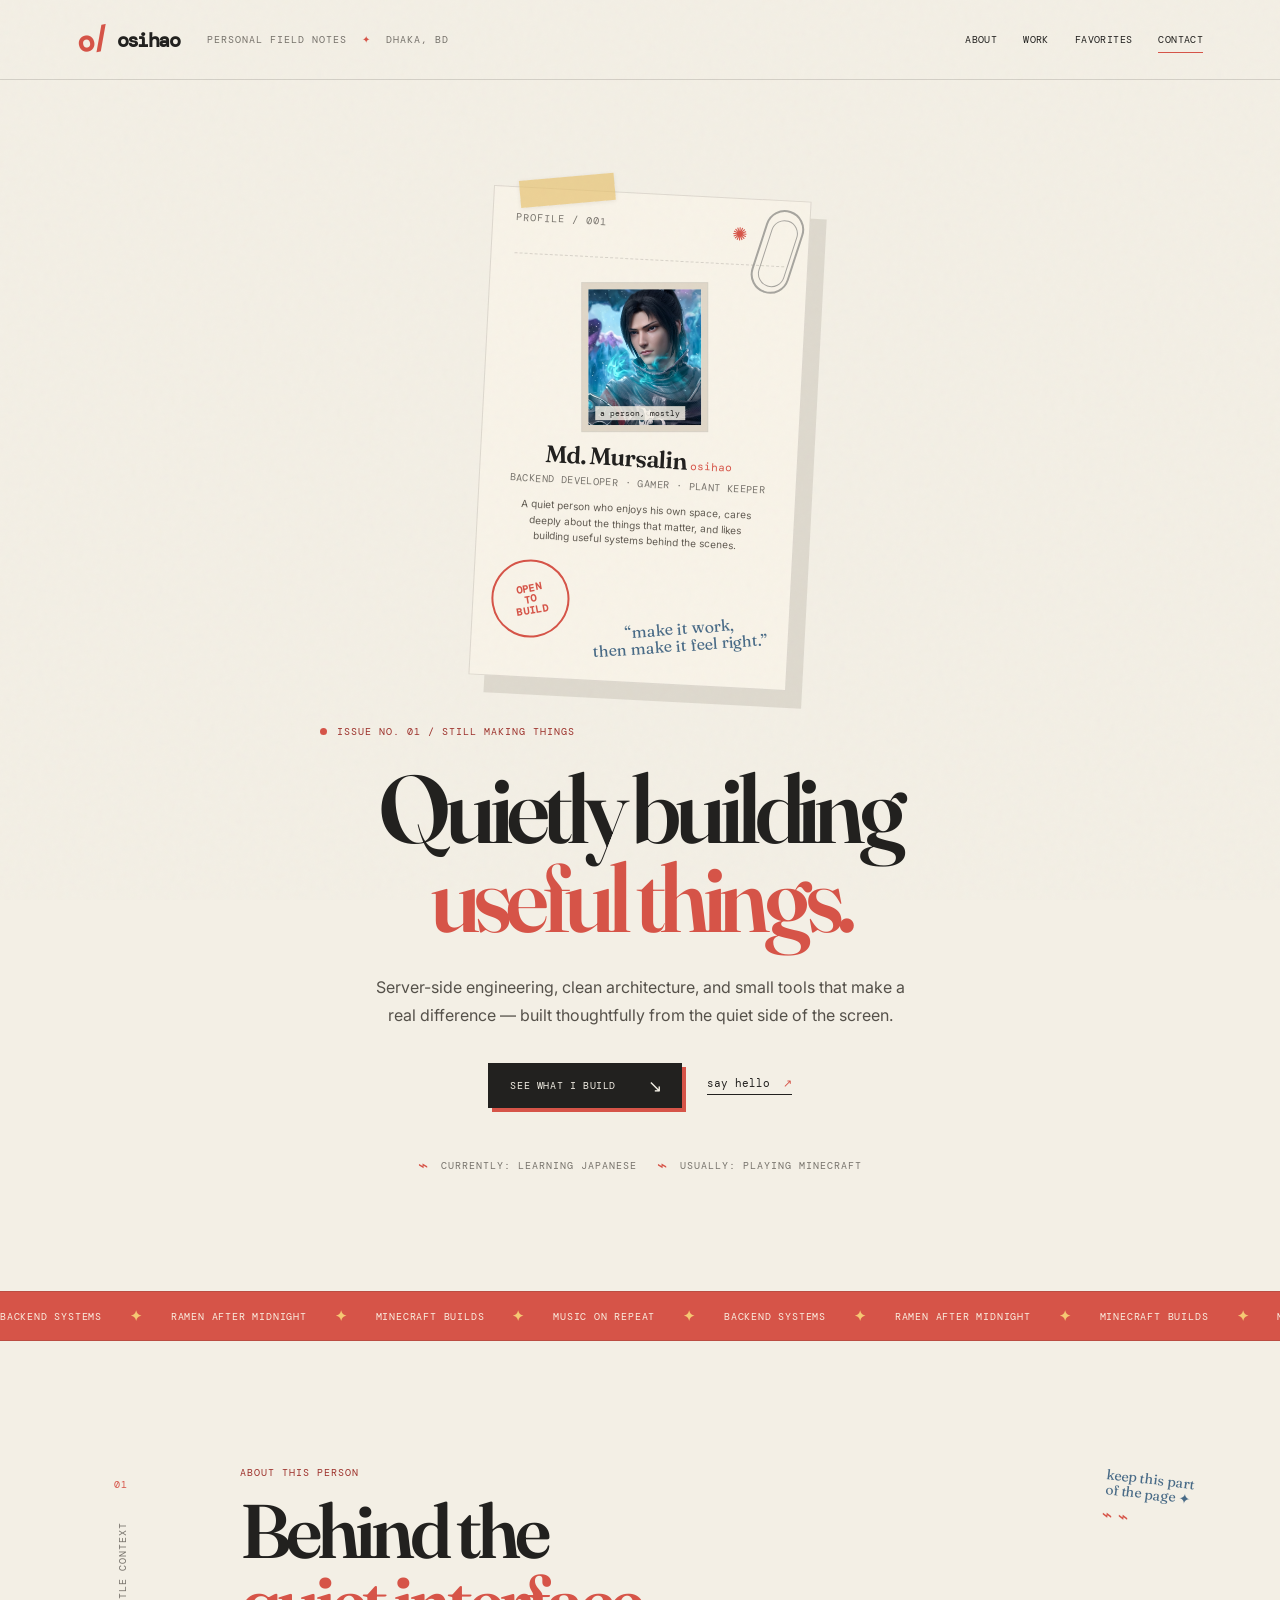
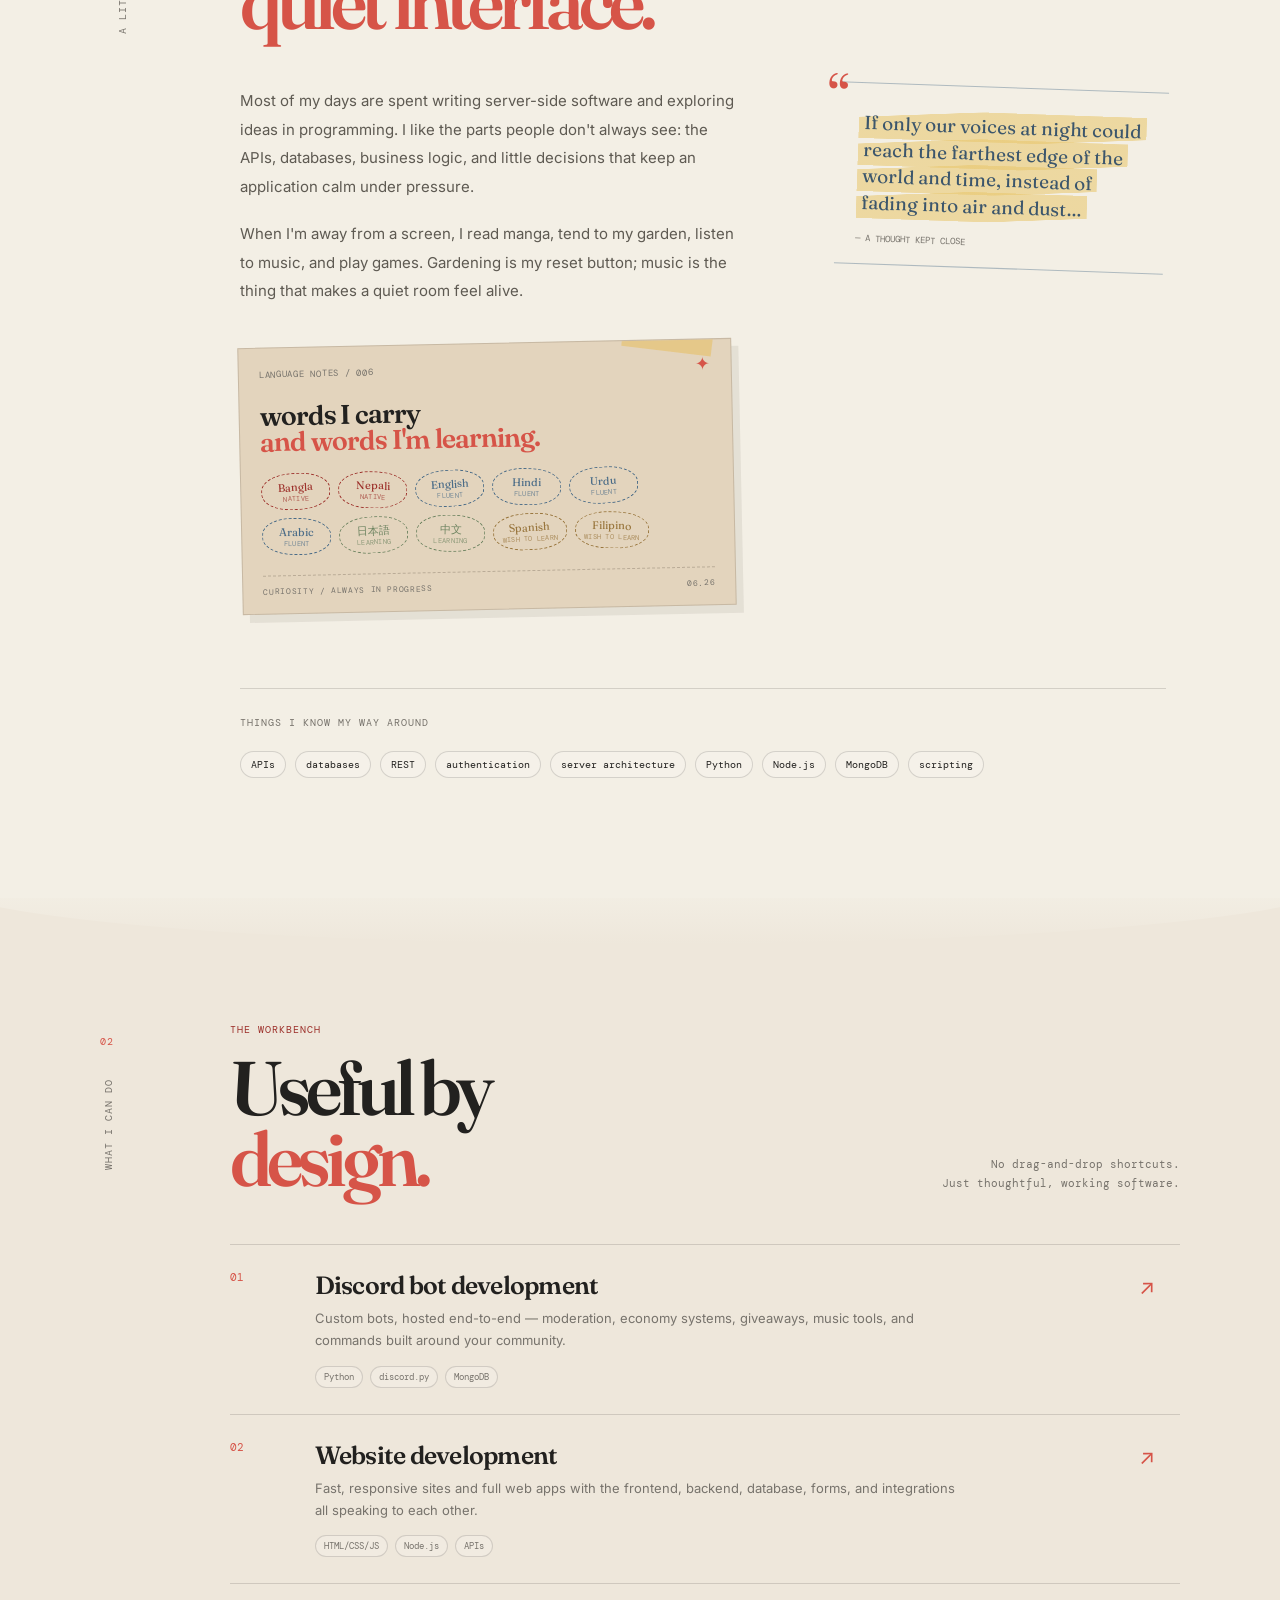
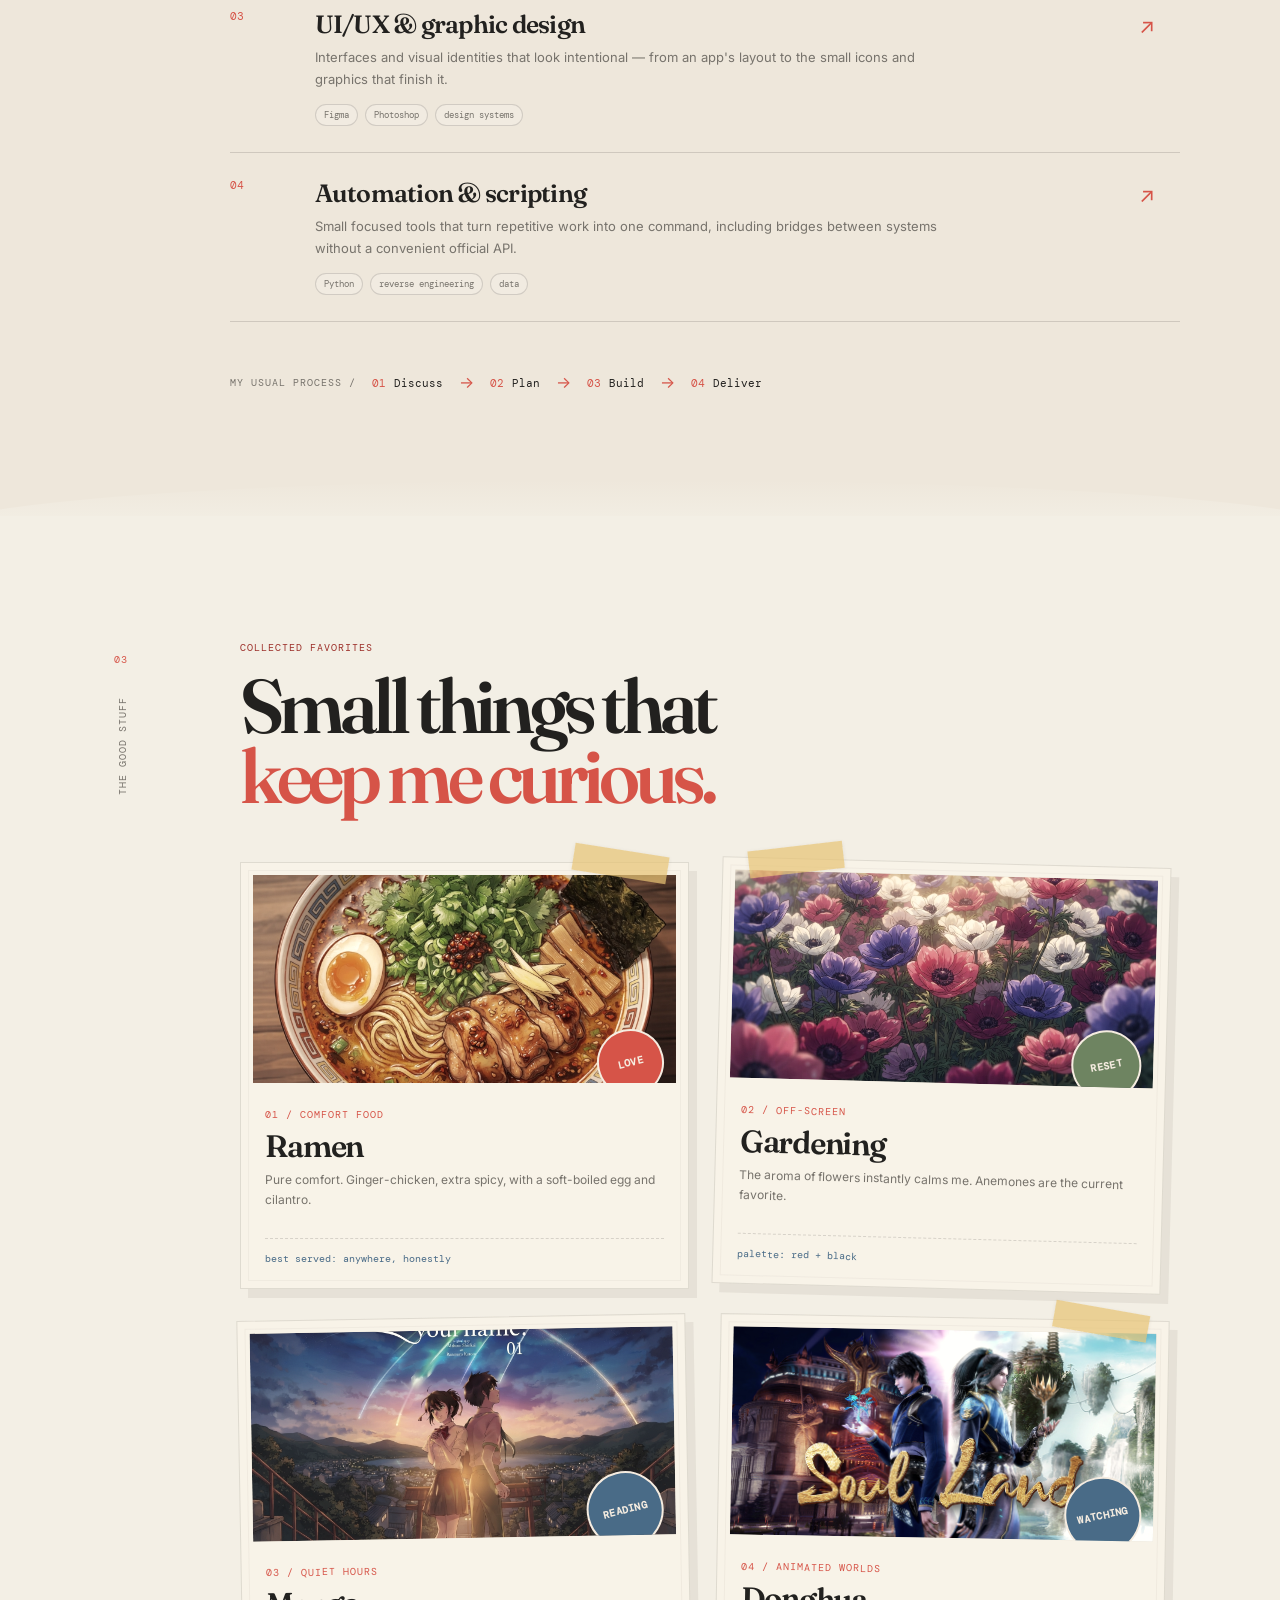
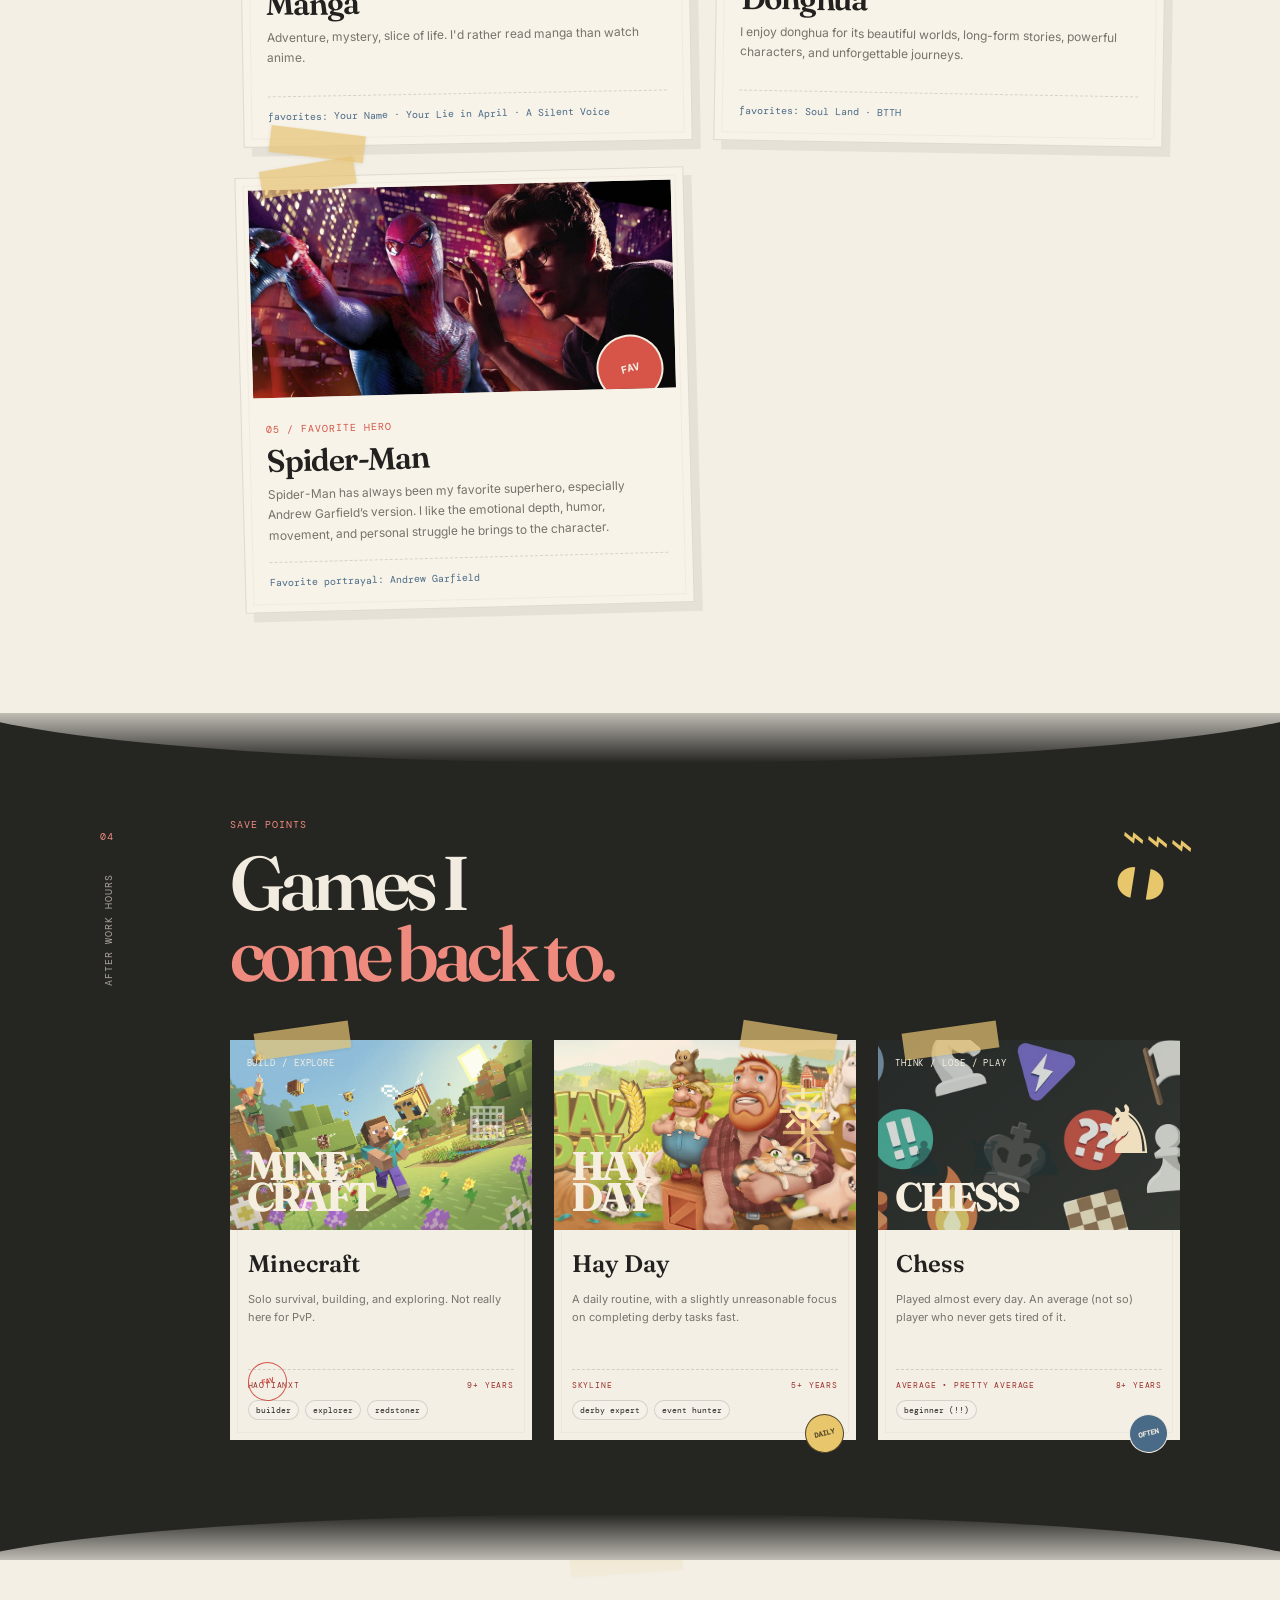
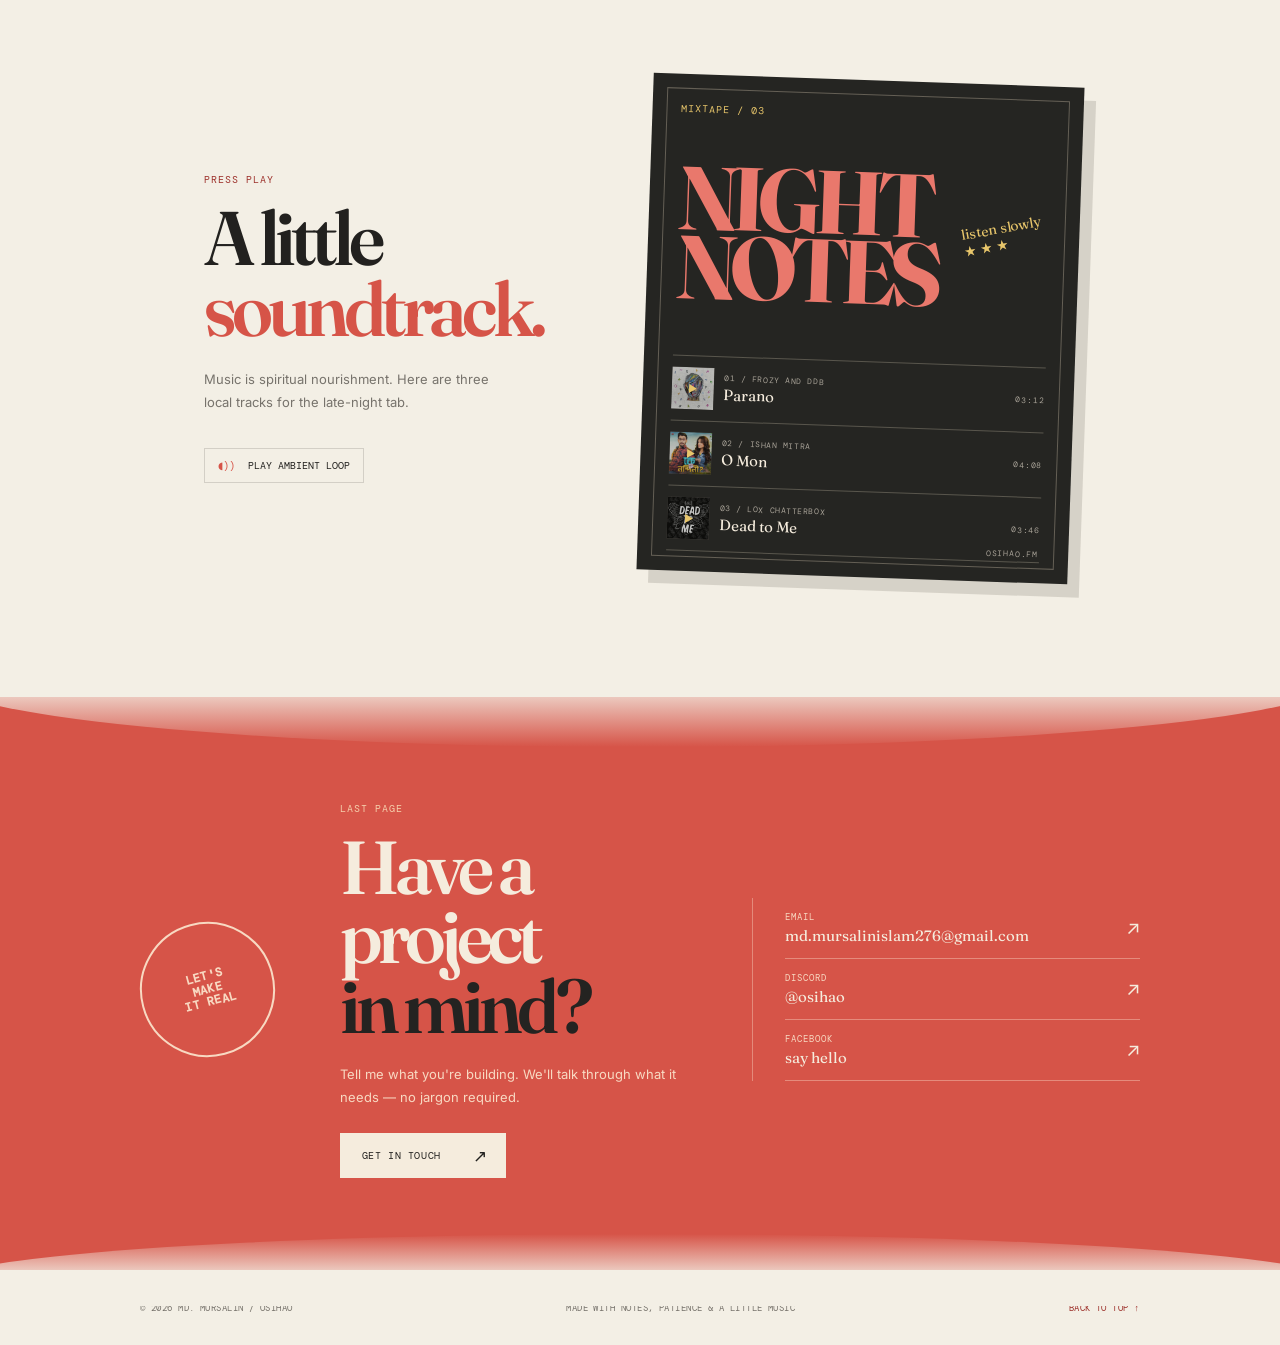
==== commit 91f6d1a8: "Update and rename index (1).html to index.html" ====
--- a/index.html
+++ b/index.html
@@ -1,6 +1,14 @@
 <!doctype html>
 <html lang="en">
 <head>
+  <!-- Google tag (gtag.js) -->
+  <script async src="https://www.googletagmanager.com/gtag/js?id=G-1LKNKVCLBK"></script>
+  <script>
+    window.dataLayer = window.dataLayer || [];
+    function gtag(){dataLayer.push(arguments);}
+    gtag('js', new Date());
+    gtag('config', 'G-1LKNKVCLBK');
+  </script>
   <meta charset="utf-8">
   <meta name="viewport" content="width=device-width, initial-scale=1">
   <meta name="description" content="The personal notebook of Md. Mursalin — backend developer, builder, gamer, and quiet collector of good things.">
@@ -12,12 +20,7 @@
 </head>
 <body>
   <!--
-    Keep this HTML file beside your assets, or update the filenames directly:
-    profile: pfp.png
-    favorite photos: ramen.jpg / gardening.jpg / manga.jpg / donghua.jpg / spiderman.jpg
-    game photos: minecraft.jpg / hay-day.jpg / chess.jpg
-    music: paranoid.mp3 / song-1.mp3 / song-2.mp3 / song-3.mp3
-    music covers: song-1.jpg / song-2.jpg / song-3.jpg
+     / 
   -->
 
   <div class="page-loader" id="pageLoader" aria-label="Opening portfolio" role="status">
@@ -309,4 +312,4 @@
   </div>
   <script src="script.js"></script>
 </body>
-</html>+</html>
